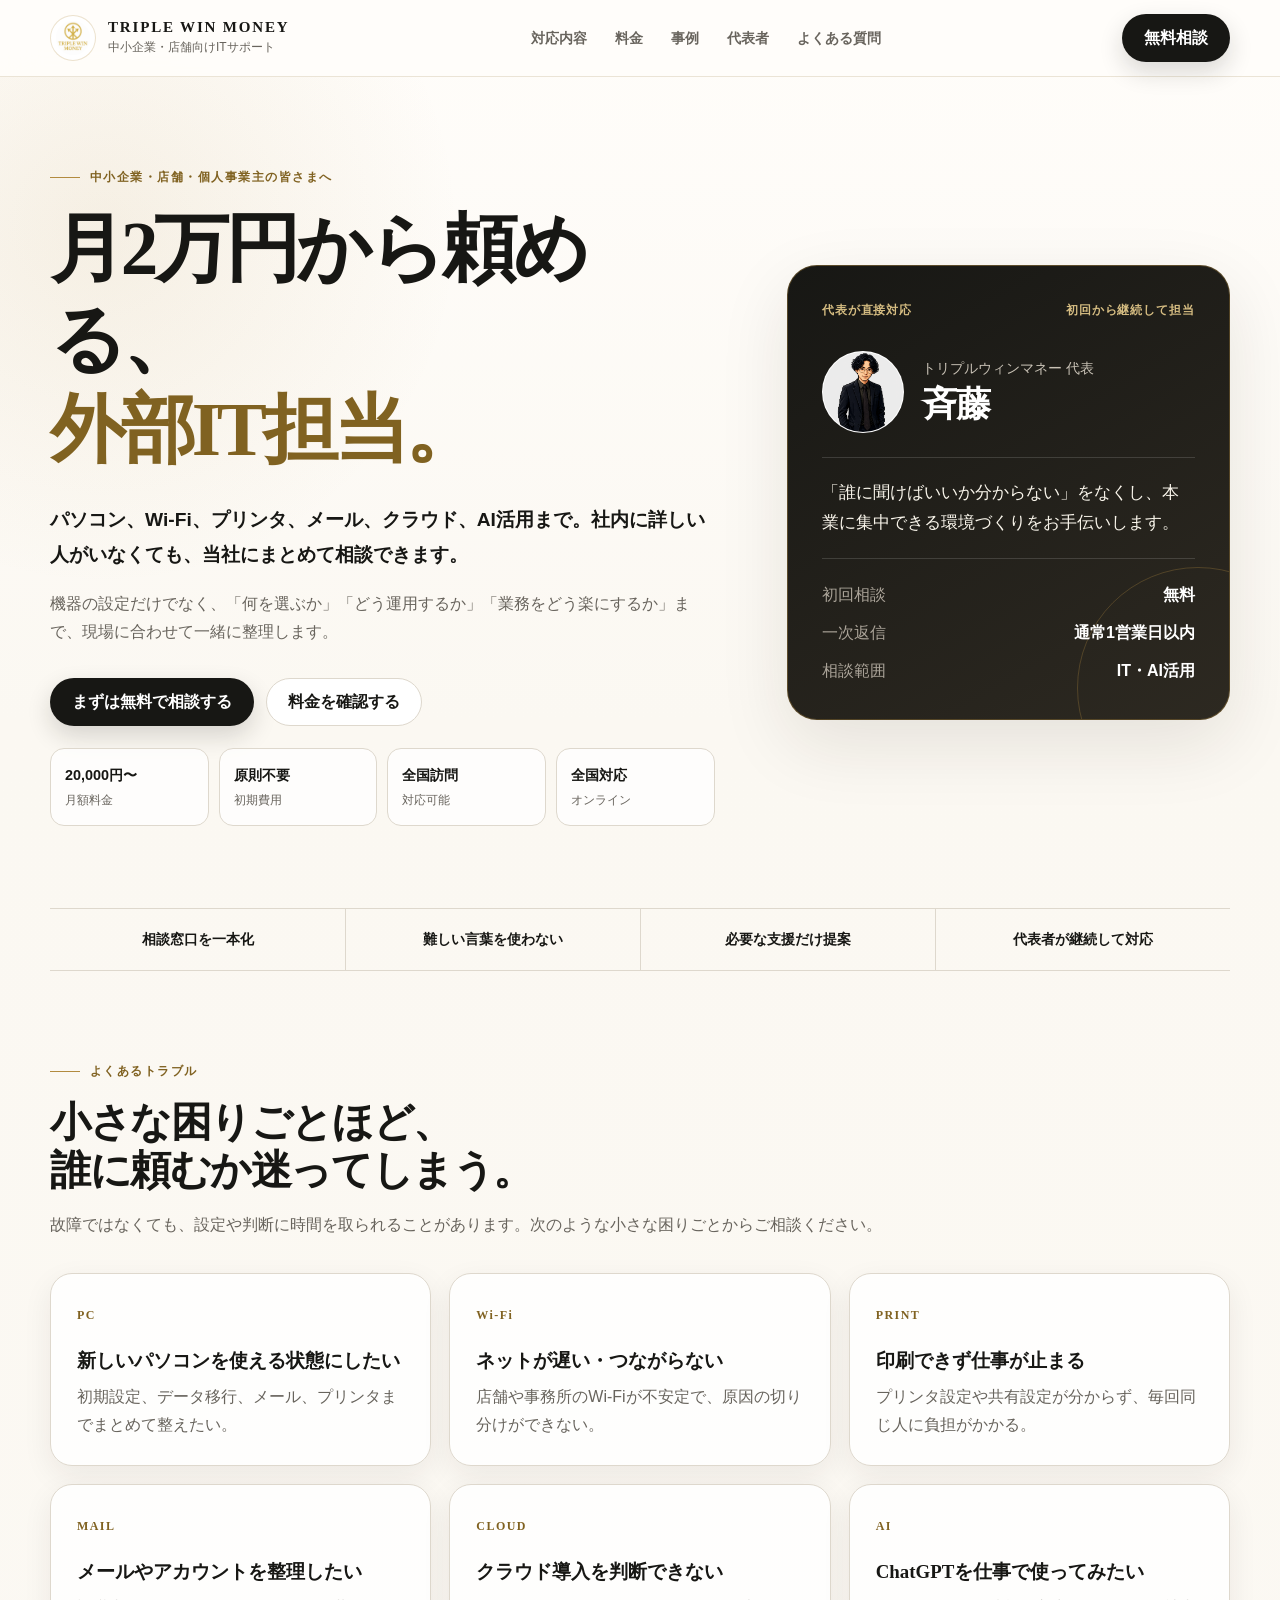
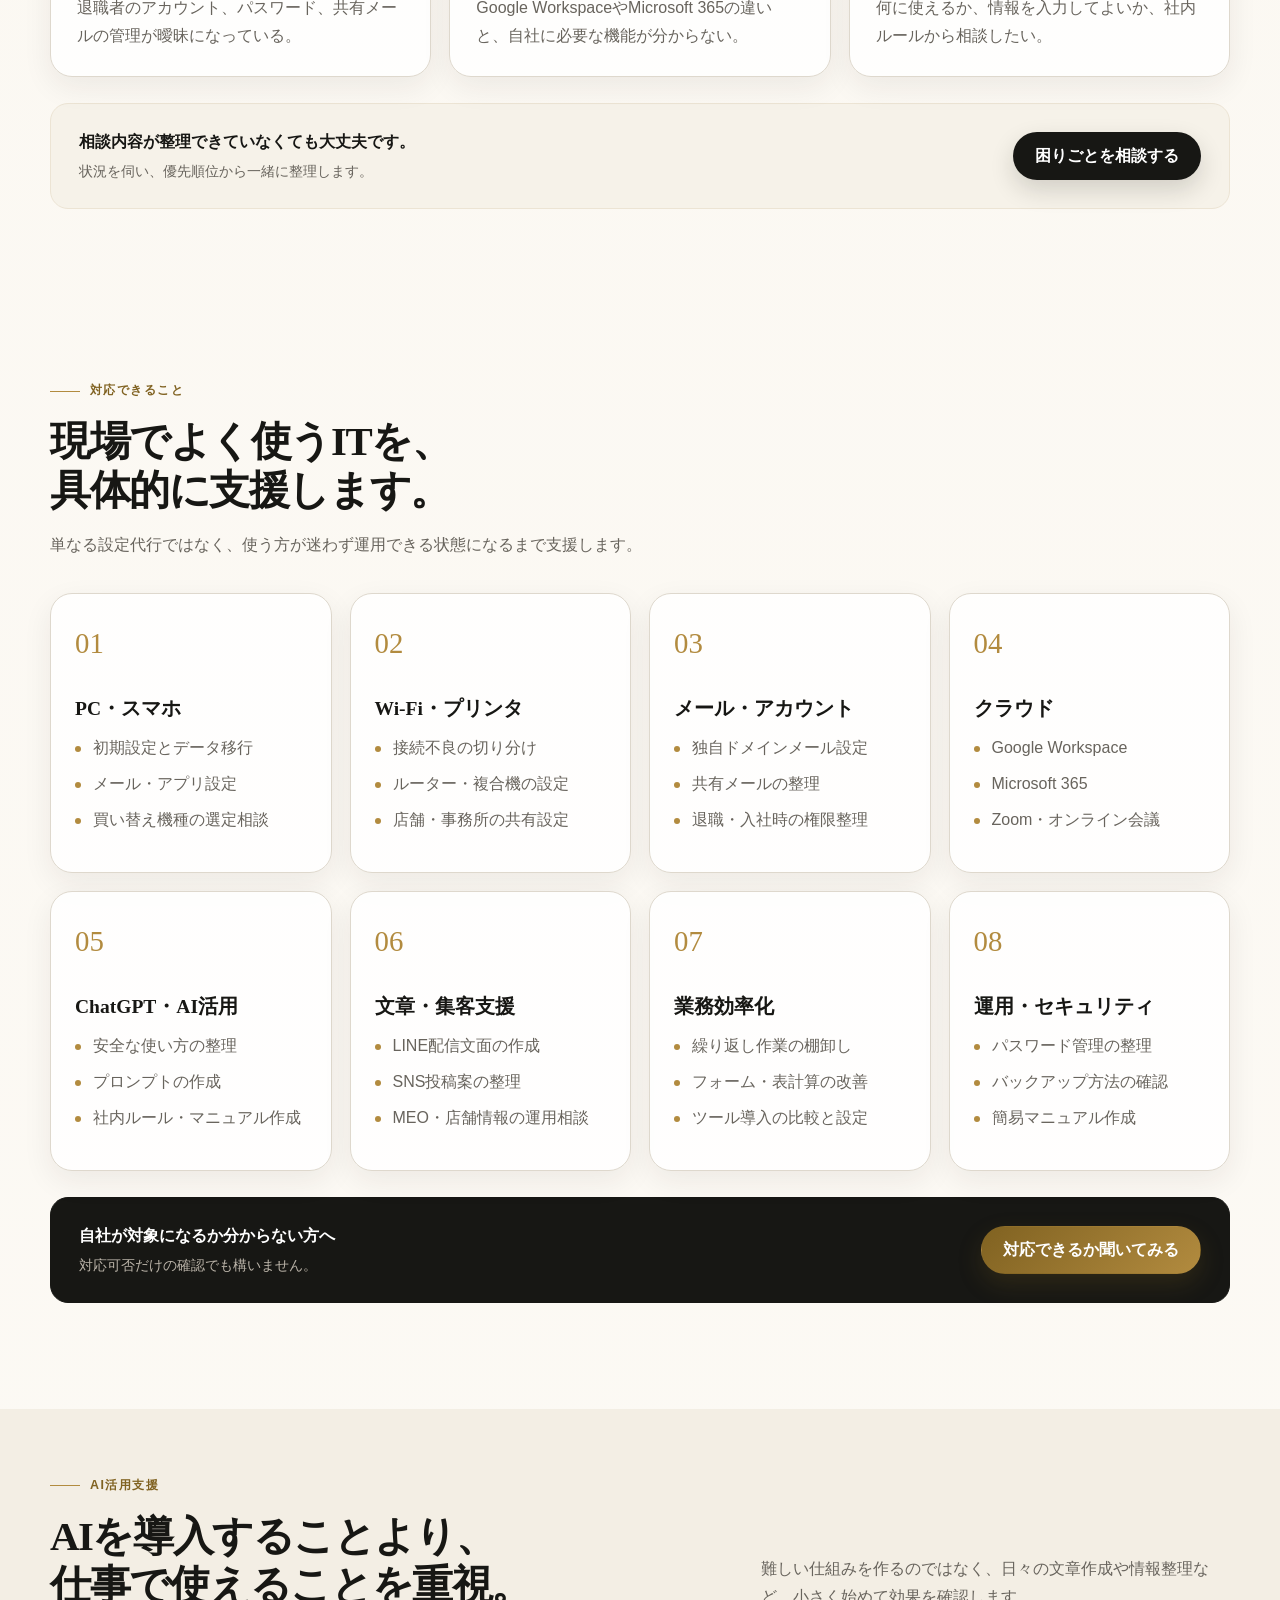
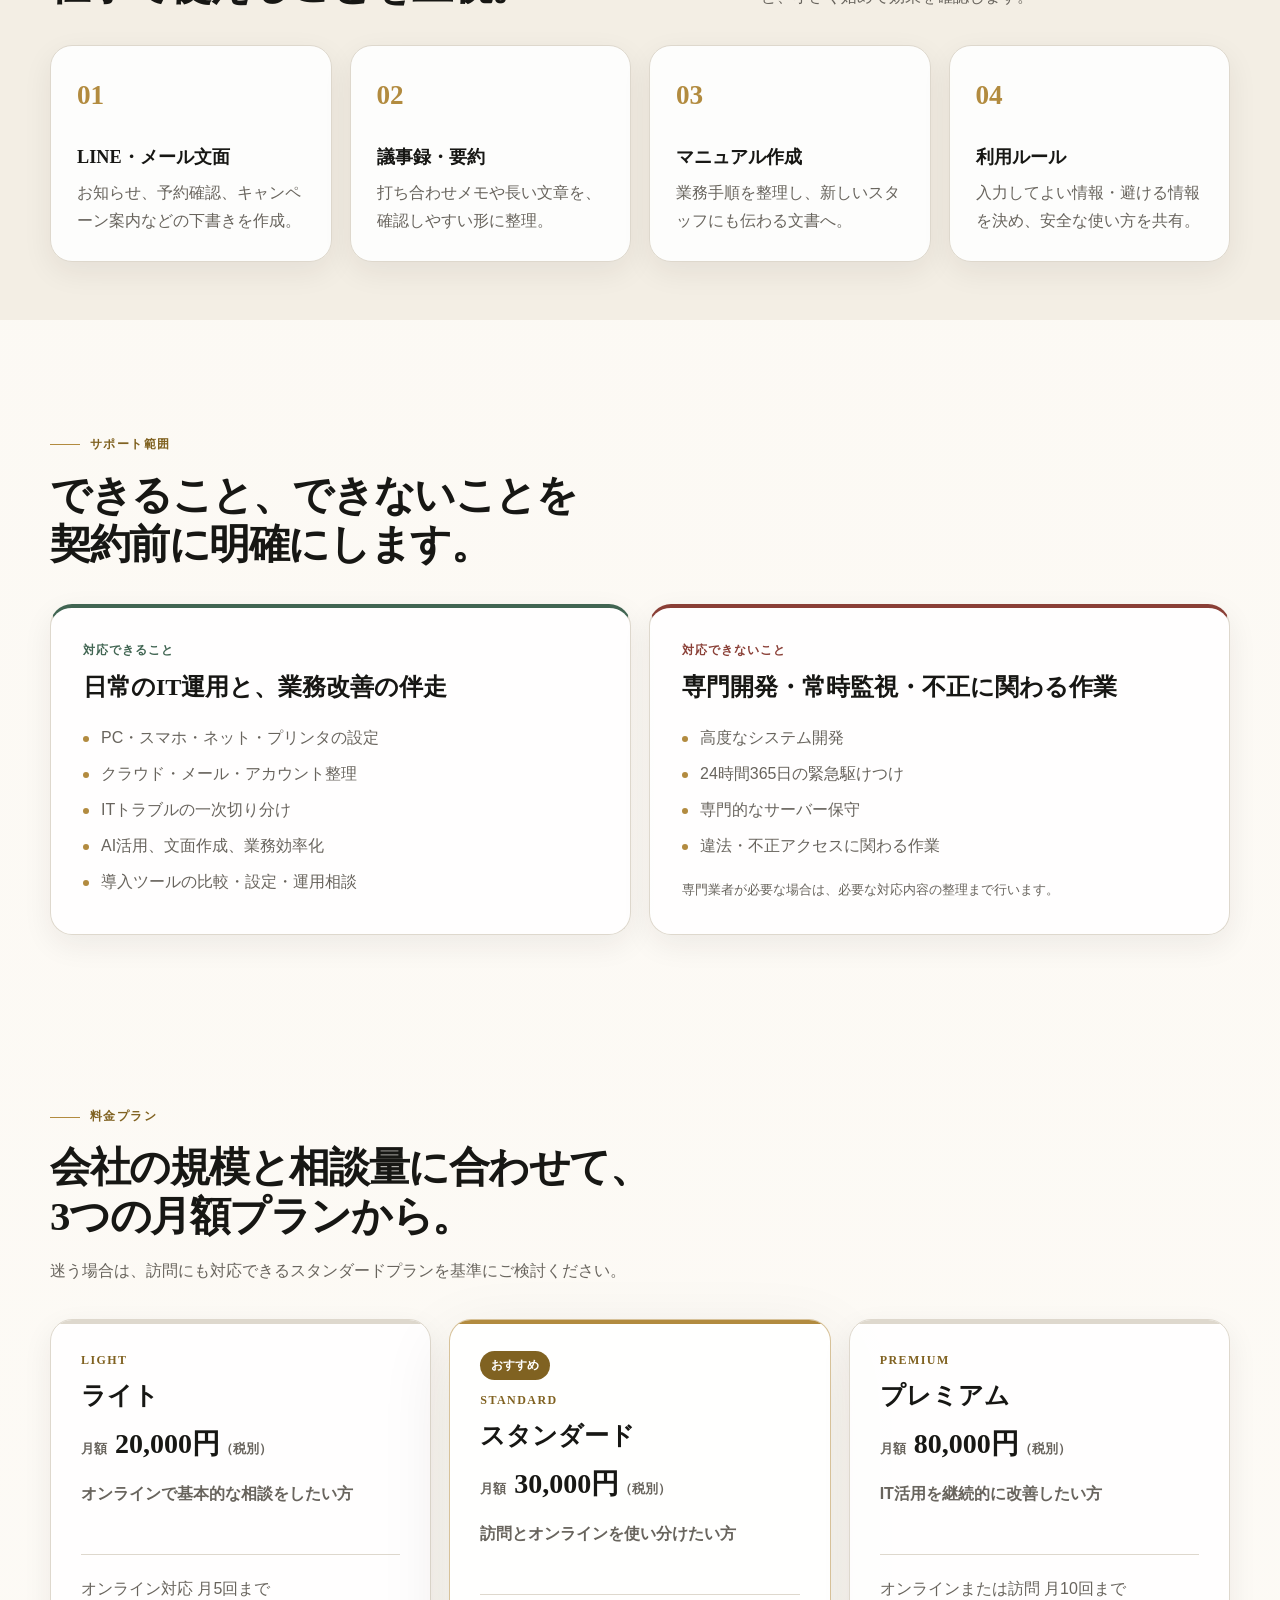
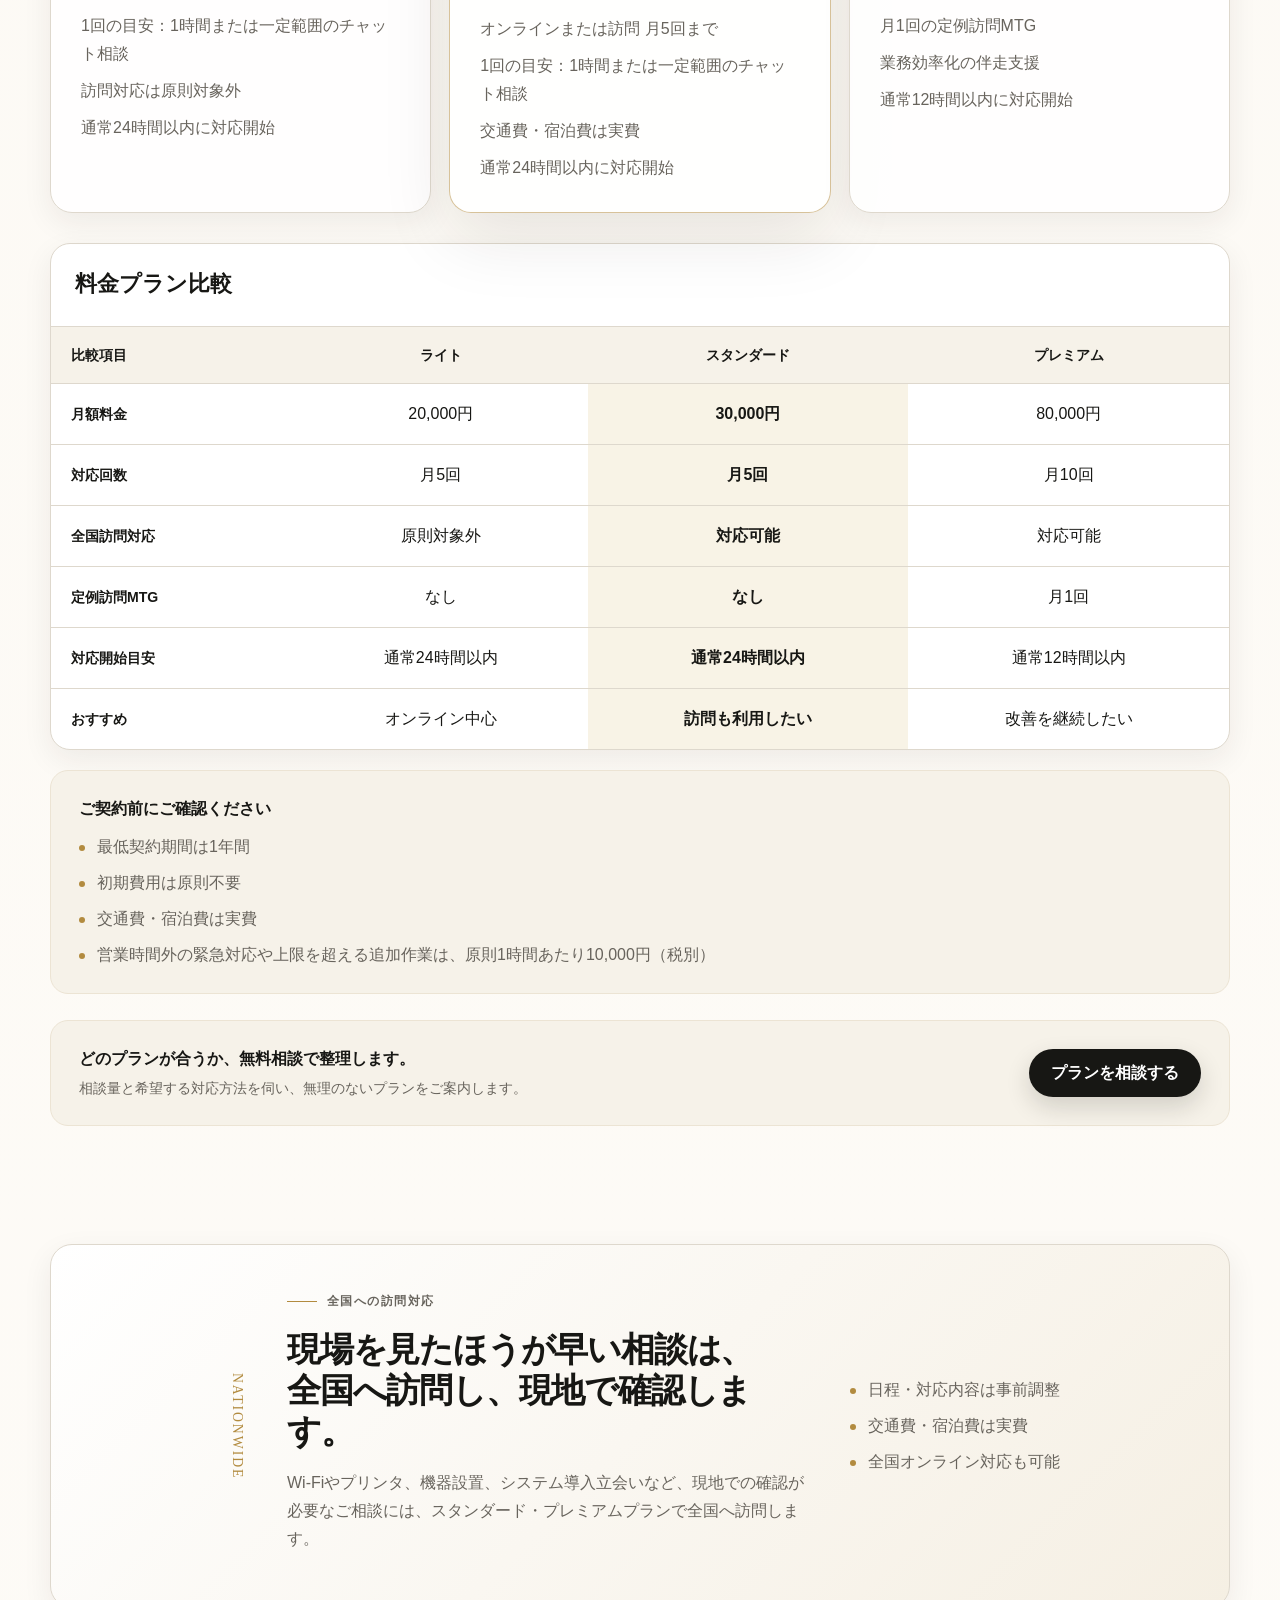
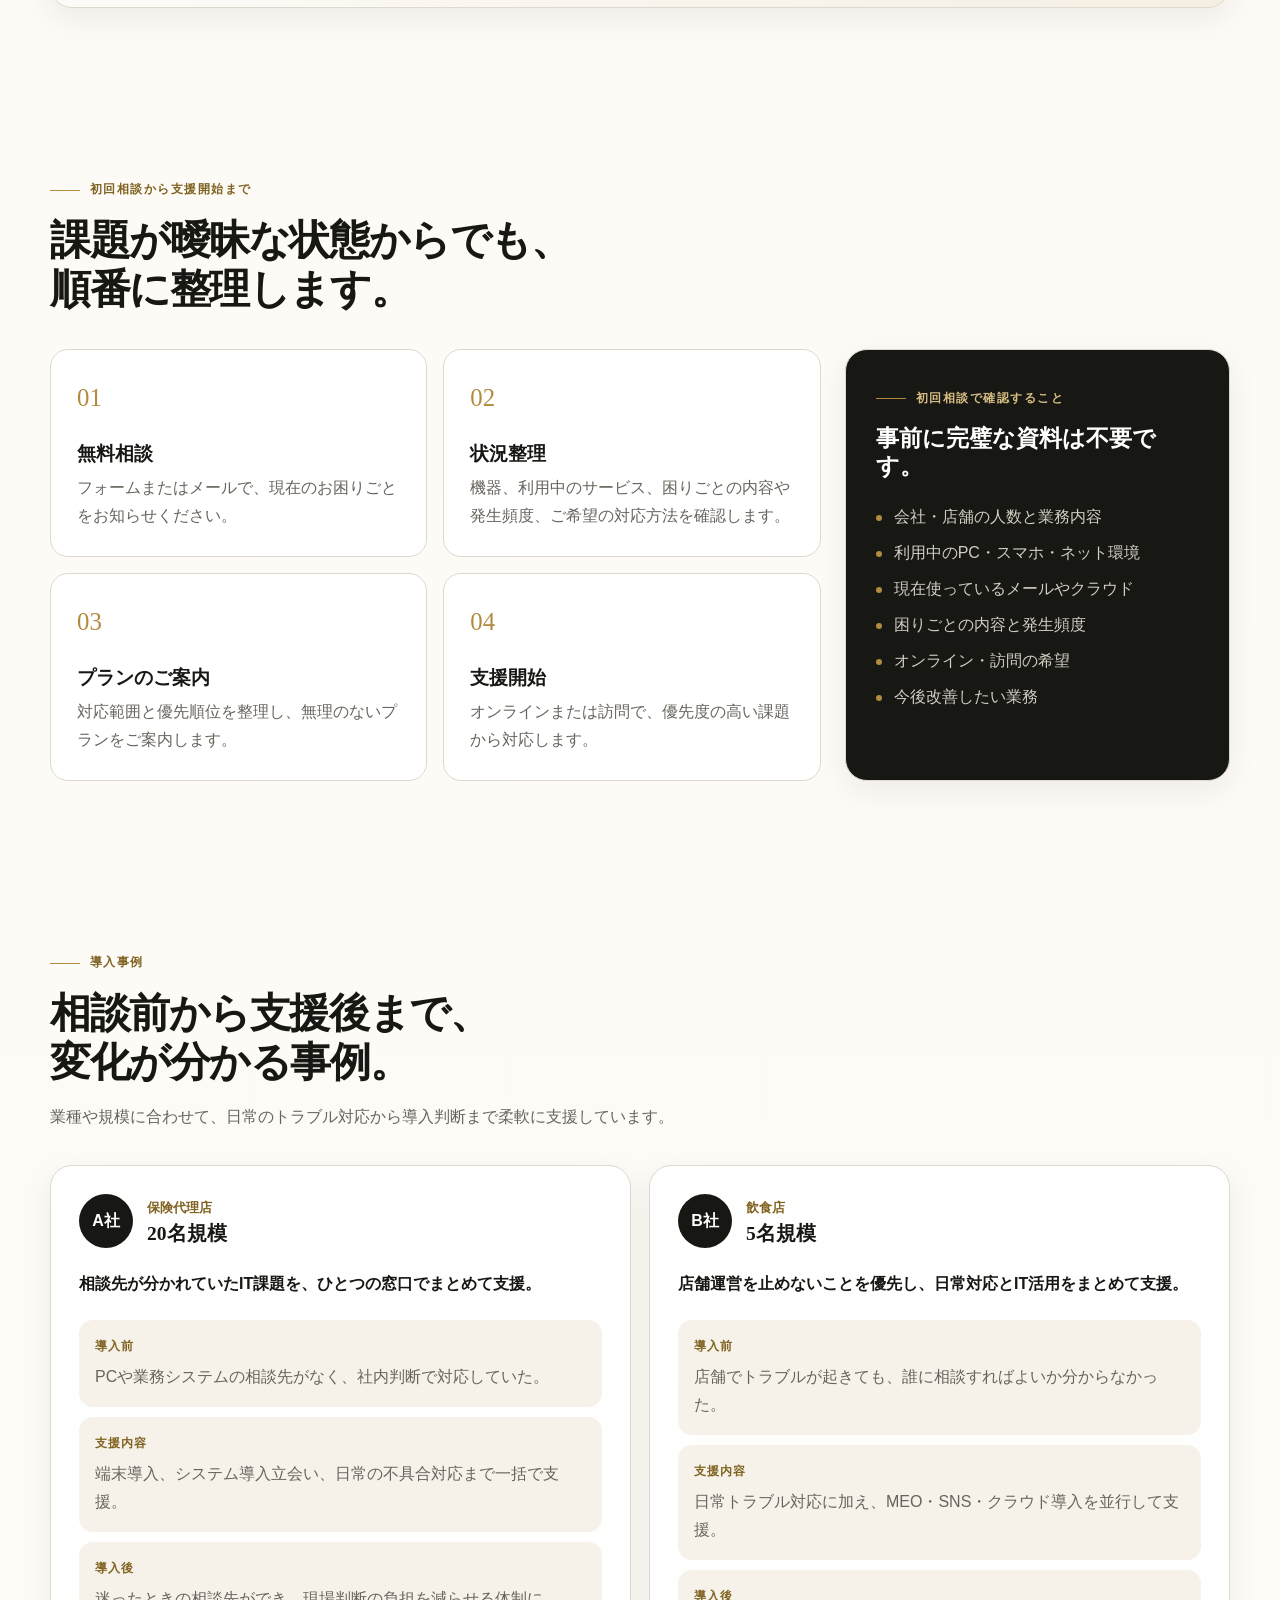
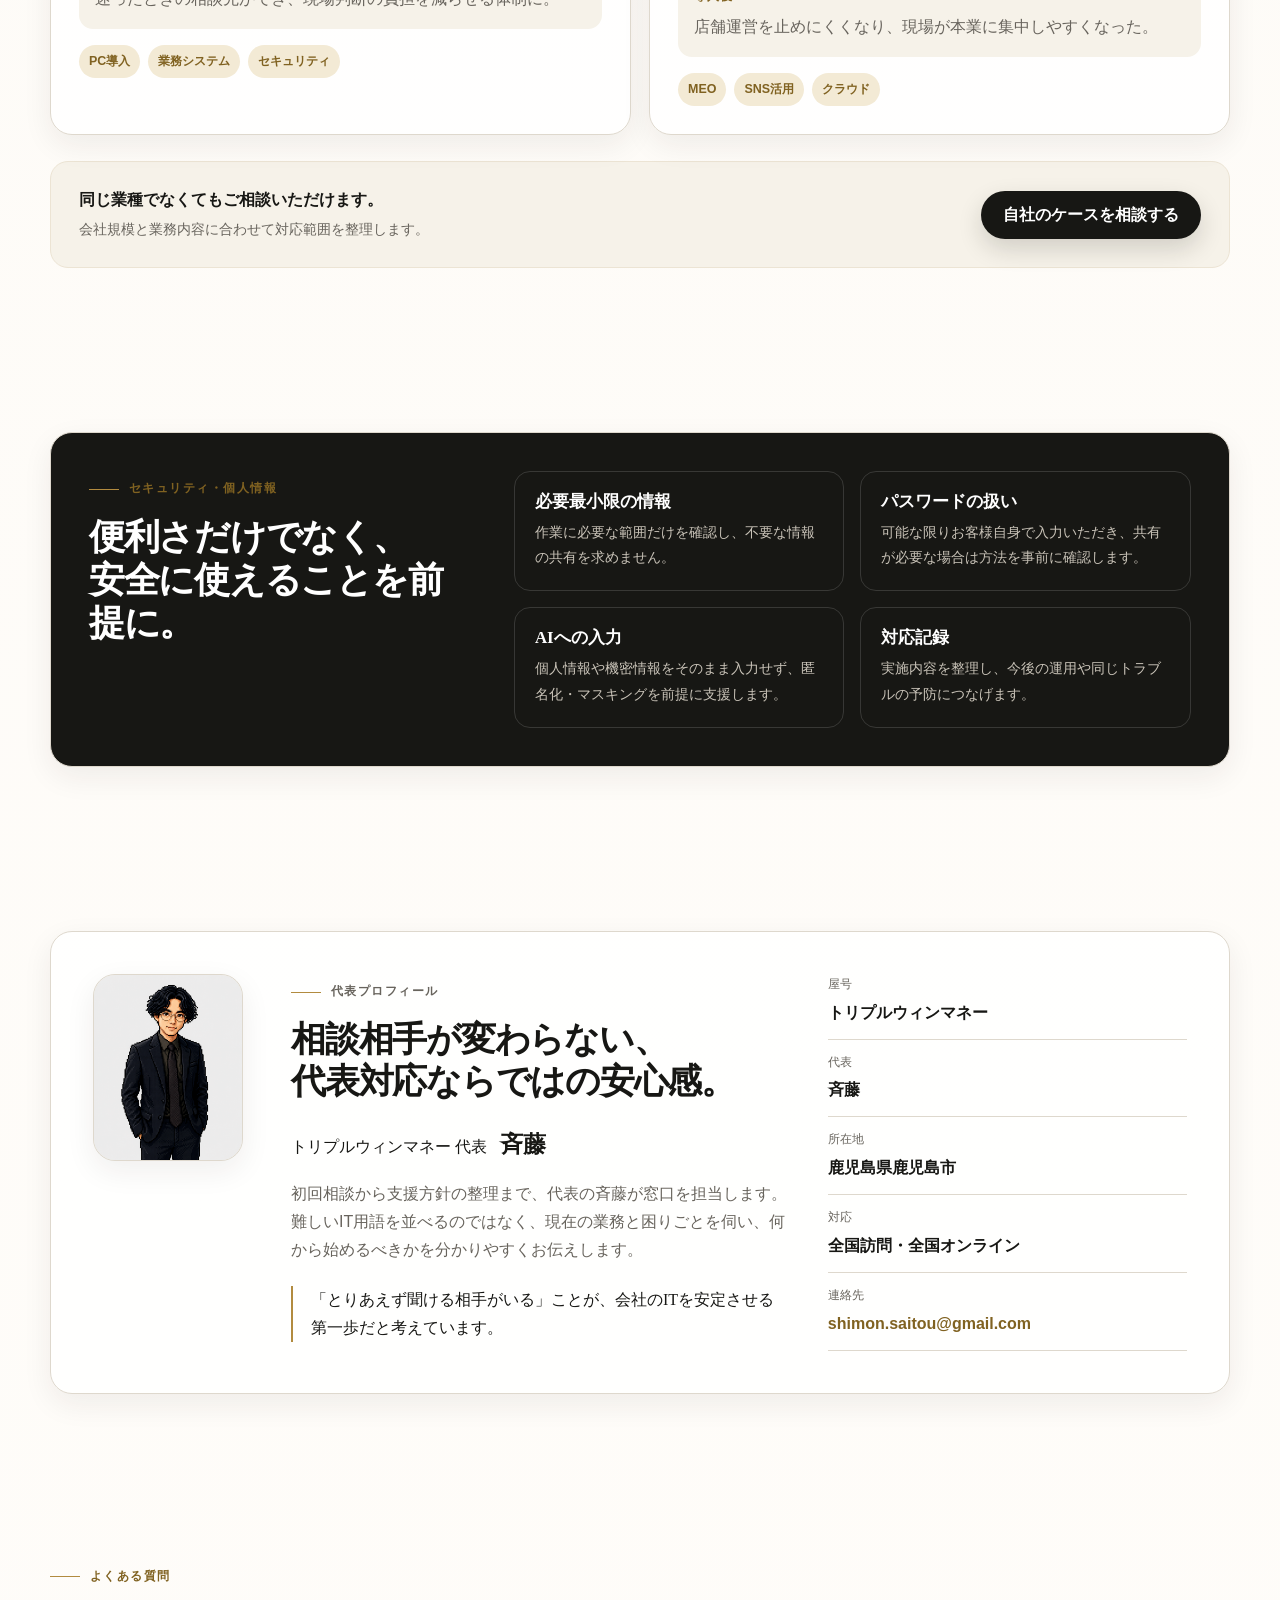
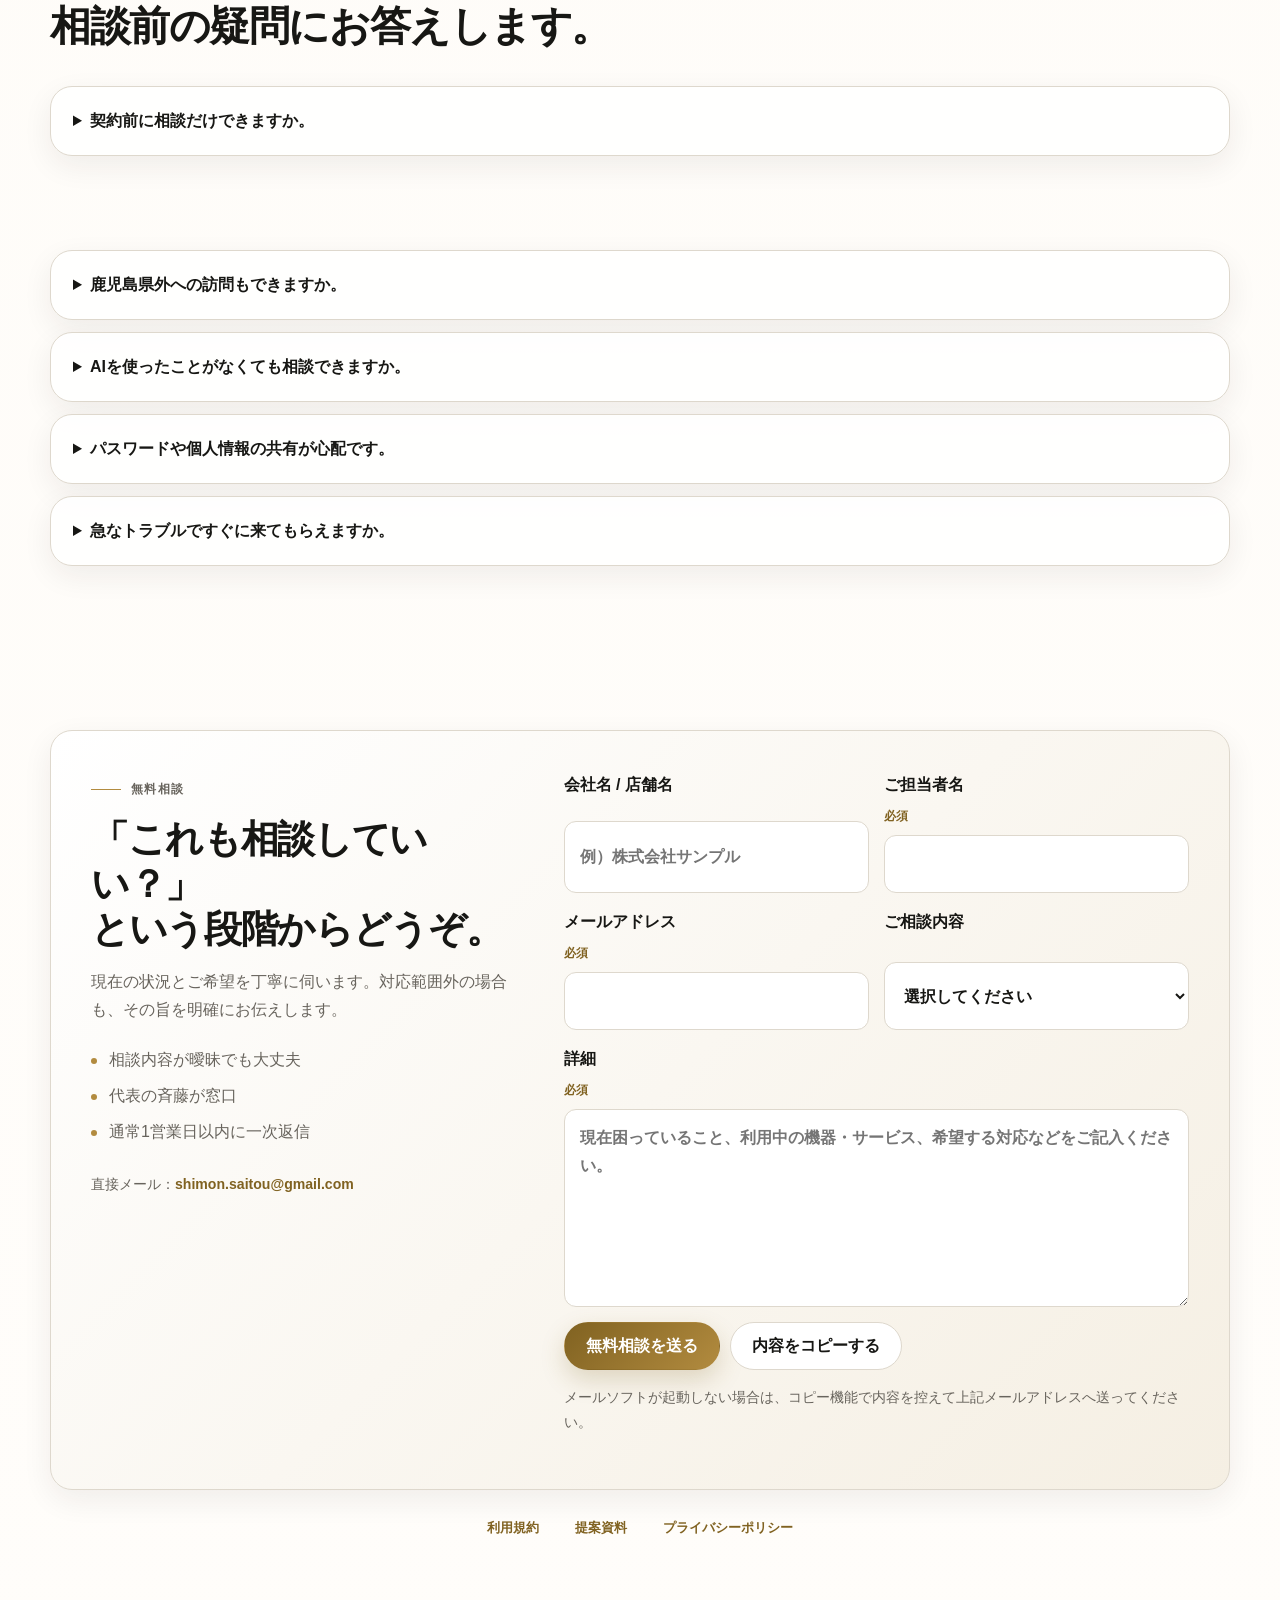
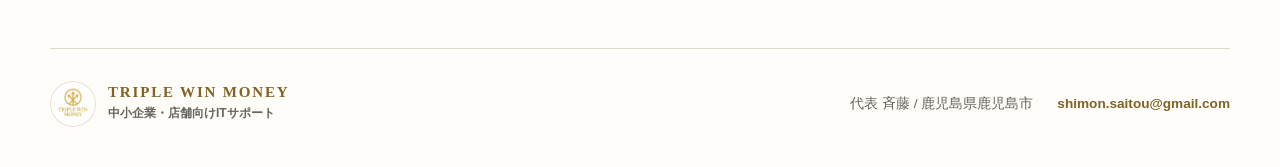
==== index.html @ d7039c4d "Add files via upload" ====
<!DOCTYPE html>
<html lang="ja">
<head>
  <meta charset="UTF-8">
  <meta name="viewport" content="width=device-width, initial-scale=1.0, viewport-fit=cover">
  <title>中小企業・店舗向けITサポート | トリプルウィンマネー</title>
  <meta name="description" content="月額2万円から頼める外部IT担当。鹿児島市を拠点に全国の中小企業・店舗・個人事業主へ、PC設定、Wi-Fi、プリンタ、メール、クラウド、AI活用まで分かりやすく支援します。">
  <meta name="format-detection" content="telephone=no">
  <meta name="theme-color" content="#f6f2e9">
  <meta property="og:type" content="website">
  <meta property="og:locale" content="ja_JP">
  <meta property="og:site_name" content="トリプルウィンマネー">
  <meta property="og:title" content="中小企業・店舗向けITサポート | トリプルウィンマネー">
  <meta property="og:description" content="月額2万円から頼める外部IT担当。PC・ネット・クラウド・AI活用まで、代表の斉藤が相談窓口として支援します。">
  <meta property="og:url" content="https://triplewinmoney.com/">
  <meta property="og:image" content="https://triplewinmoney.com/assets/logo-2026-gold.png">
  <link rel="canonical" href="https://triplewinmoney.com/">
  <link rel="icon" href="./assets/logo-2026-gold.png" type="image/png">
  <link rel="apple-touch-icon" href="./assets/logo-2026-gold.png">
  <link rel="manifest" href="./site.webmanifest">
  <link rel="stylesheet" href="./styles.css">
  <script type="application/ld+json">
  {
    "@context": "https://schema.org",
    "@type": "ProfessionalService",
    "name": "トリプルウィンマネー",
    "url": "https://triplewinmoney.com/",
    "email": "shimon.saitou@gmail.com",
    "description": "中小企業・店舗・個人事業主向けITサポート",
    "founder": { "@type": "Person", "name": "斉藤" },
    "address": {
      "@type": "PostalAddress",
      "addressLocality": "鹿児島市",
      "addressRegion": "鹿児島県",
      "addressCountry": "JP"
    },
    "areaServed": "日本"
  }
  </script>
</head>
<body>
  <a class="skip-link" href="#main">本文へ移動</a>

  <header class="site-header" id="top">
    <a class="brand" href="#top" aria-label="トリプルウィンマネーのトップへ">
      <img src="./assets/logo-2026-gold.png" alt="トリプルウィンマネーのロゴ">
      <span>
        <strong>TRIPLE WIN MONEY</strong>
        <small>中小企業・店舗向けITサポート</small>
      </span>
    </a>
    <nav class="site-nav" aria-label="主要メニュー">
      <a href="#services">対応内容</a>
      <a href="#pricing">料金</a>
      <a href="#cases">事例</a>
      <a href="#profile">代表者</a>
      <a href="#faq">よくある質問</a>
    </nav>
    <a class="header-cta" href="#contact">無料相談</a>
  </header>

  <main id="main">
    <section class="hero" aria-labelledby="hero-title">
      <div class="hero-copy">
        <p class="eyebrow">中小企業・店舗・個人事業主の皆さまへ</p>
        <h1 id="hero-title">月2万円から頼める、<span>外部IT担当。</span></h1>
        <p class="hero-subtitle">パソコン、Wi-Fi、プリンタ、メール、クラウド、AI活用まで。社内に詳しい人がいなくても、当社にまとめて相談できます。</p>
        <p class="hero-lead">機器の設定だけでなく、「何を選ぶか」「どう運用するか」「業務をどう楽にするか」まで、現場に合わせて一緒に整理します。</p>
        <div class="hero-actions">
          <a class="button button-primary" href="#contact">まずは無料で相談する</a>
          <a class="button button-secondary" href="#pricing">料金を確認する</a>
        </div>
        <ul class="hero-points" aria-label="サービスの特徴">
          <li><strong>20,000円〜</strong><span>月額料金</span></li>
          <li><strong>原則不要</strong><span>初期費用</span></li>
          <li><strong>全国訪問</strong><span>対応可能</span></li>
          <li><strong>全国対応</strong><span>オンライン</span></li>
        </ul>
      </div>

      <aside class="representative-card" aria-label="担当者情報">
        <div class="representative-topline"><span>代表が直接対応</span><span>初回から継続して担当</span></div>
        <div class="representative-person">
          <img class="representative-photo" src="./assets/representative-saito.png" alt="代表 斉藤">
          <div>
            <p>トリプルウィンマネー 代表</p>
            <h2>斉藤</h2>
          </div>
        </div>
        <blockquote>「誰に聞けばいいか分からない」をなくし、本業に集中できる環境づくりをお手伝いします。</blockquote>
        <dl class="quick-facts">
          <div><dt>初回相談</dt><dd>無料</dd></div>
          <div><dt>一次返信</dt><dd>通常1営業日以内</dd></div>
          <div><dt>相談範囲</dt><dd>IT・AI活用</dd></div>
        </dl>
      </aside>
    </section>

    <section class="trust-band" aria-label="安心して相談できる理由">
      <p>相談窓口を一本化</p>
      <p>難しい言葉を使わない</p>
      <p>必要な支援だけ提案</p>
      <p>代表者が継続して対応</p>
    </section>

    <section class="section troubles" aria-labelledby="troubles-title">
      <div class="section-heading">
        <p class="eyebrow">よくあるトラブル</p>
        <h2 id="troubles-title">小さな困りごとほど、<br>誰に頼むか迷ってしまう。</h2>
        <p>故障ではなくても、設定や判断に時間を取られることがあります。次のような小さな困りごとからご相談ください。</p>
      </div>
      <div class="trouble-grid">
        <article class="trouble-card"><span>PC</span><h3>新しいパソコンを使える状態にしたい</h3><p>初期設定、データ移行、メール、プリンタまでまとめて整えたい。</p></article>
        <article class="trouble-card"><span>Wi-Fi</span><h3>ネットが遅い・つながらない</h3><p>店舗や事務所のWi-Fiが不安定で、原因の切り分けができない。</p></article>
        <article class="trouble-card"><span>PRINT</span><h3>印刷できず仕事が止まる</h3><p>プリンタ設定や共有設定が分からず、毎回同じ人に負担がかかる。</p></article>
        <article class="trouble-card"><span>MAIL</span><h3>メールやアカウントを整理したい</h3><p>退職者のアカウント、パスワード、共有メールの管理が曖昧になっている。</p></article>
        <article class="trouble-card"><span>CLOUD</span><h3>クラウド導入を判断できない</h3><p>Google WorkspaceやMicrosoft 365の違いと、自社に必要な機能が分からない。</p></article>
        <article class="trouble-card"><span>AI</span><h3>ChatGPTを仕事で使ってみたい</h3><p>何に使えるか、情報を入力してよいか、社内ルールから相談したい。</p></article>
      </div>
      <div class="section-cta"><div><strong>相談内容が整理できていなくても大丈夫です。</strong><span>状況を伺い、優先順位から一緒に整理します。</span></div><a class="button button-primary" href="#contact">困りごとを相談する</a></div>
    </section>

    <section class="section services" id="services" aria-labelledby="services-title">
      <div class="section-heading">
        <p class="eyebrow">対応できること</p>
        <h2 id="services-title">現場でよく使うITを、<br>具体的に支援します。</h2>
        <p>単なる設定代行ではなく、使う方が迷わず運用できる状態になるまで支援します。</p>
      </div>
      <div class="service-grid">
        <article class="service-card"><div class="service-index">01</div><h3>PC・スマホ</h3><ul><li>初期設定とデータ移行</li><li>メール・アプリ設定</li><li>買い替え機種の選定相談</li></ul></article>
        <article class="service-card"><div class="service-index">02</div><h3>Wi-Fi・プリンタ</h3><ul><li>接続不良の切り分け</li><li>ルーター・複合機の設定</li><li>店舗・事務所の共有設定</li></ul></article>
        <article class="service-card"><div class="service-index">03</div><h3>メール・アカウント</h3><ul><li>独自ドメインメール設定</li><li>共有メールの整理</li><li>退職・入社時の権限整理</li></ul></article>
        <article class="service-card"><div class="service-index">04</div><h3>クラウド</h3><ul><li>Google Workspace</li><li>Microsoft 365</li><li>Zoom・オンライン会議</li></ul></article>
        <article class="service-card"><div class="service-index">05</div><h3>ChatGPT・AI活用</h3><ul><li>安全な使い方の整理</li><li>プロンプトの作成</li><li>社内ルール・マニュアル作成</li></ul></article>
        <article class="service-card"><div class="service-index">06</div><h3>文章・集客支援</h3><ul><li>LINE配信文面の作成</li><li>SNS投稿案の整理</li><li>MEO・店舗情報の運用相談</li></ul></article>
        <article class="service-card"><div class="service-index">07</div><h3>業務効率化</h3><ul><li>繰り返し作業の棚卸し</li><li>フォーム・表計算の改善</li><li>ツール導入の比較と設定</li></ul></article>
        <article class="service-card"><div class="service-index">08</div><h3>運用・セキュリティ</h3><ul><li>パスワード管理の整理</li><li>バックアップ方法の確認</li><li>簡易マニュアル作成</li></ul></article>
      </div>
      <div class="section-cta section-cta-dark"><div><strong>自社が対象になるか分からない方へ</strong><span>対応可否だけの確認でも構いません。</span></div><a class="button button-gold" href="#contact">対応できるか聞いてみる</a></div>
    </section>

    <section class="section ai-support" aria-labelledby="ai-title">
      <div class="split-heading">
        <div><p class="eyebrow">AI活用支援</p><h2 id="ai-title">AIを導入することより、<br>仕事で使えることを重視。</h2></div>
        <p>難しい仕組みを作るのではなく、日々の文章作成や情報整理など、小さく始めて効果を確認します。</p>
      </div>
      <div class="ai-grid">
        <article class="ai-card"><strong>01</strong><h3>LINE・メール文面</h3><p>お知らせ、予約確認、キャンペーン案内などの下書きを作成。</p></article>
        <article class="ai-card"><strong>02</strong><h3>議事録・要約</h3><p>打ち合わせメモや長い文章を、確認しやすい形に整理。</p></article>
        <article class="ai-card"><strong>03</strong><h3>マニュアル作成</h3><p>業務手順を整理し、新しいスタッフにも伝わる文書へ。</p></article>
        <article class="ai-card"><strong>04</strong><h3>利用ルール</h3><p>入力してよい情報・避ける情報を決め、安全な使い方を共有。</p></article>
      </div>
    </section>

    <section class="section scope" aria-labelledby="scope-title">
      <div class="section-heading">
        <p class="eyebrow">サポート範囲</p>
        <h2 id="scope-title">できること、できないことを<br>契約前に明確にします。</h2>
      </div>
      <div class="scope-grid">
        <article class="scope-card scope-positive"><p>対応できること</p><h3>日常のIT運用と、業務改善の伴走</h3><ul><li>PC・スマホ・ネット・プリンタの設定</li><li>クラウド・メール・アカウント整理</li><li>ITトラブルの一次切り分け</li><li>AI活用、文面作成、業務効率化</li><li>導入ツールの比較・設定・運用相談</li></ul></article>
        <article class="scope-card scope-negative"><p>対応できないこと</p><h3>専門開発・常時監視・不正に関わる作業</h3><ul><li>高度なシステム開発</li><li>24時間365日の緊急駆けつけ</li><li>専門的なサーバー保守</li><li>違法・不正アクセスに関わる作業</li></ul><small>専門業者が必要な場合は、必要な対応内容の整理まで行います。</small></article>
      </div>
    </section>

    <section class="section pricing" id="pricing" aria-labelledby="pricing-title">
      <div class="section-heading">
        <p class="eyebrow">料金プラン</p>
        <h2 id="pricing-title">会社の規模と相談量に合わせて、<br>3つの月額プランから。</h2>
        <p>迷う場合は、訪問にも対応できるスタンダードプランを基準にご検討ください。</p>
      </div>
      <div class="pricing-grid">
        <article class="price-card"><p class="plan-label">LIGHT</p><h3>ライト</h3><p class="price"><span>月額</span>20,000円<small>（税別）</small></p><p class="plan-for">オンラインで基本的な相談をしたい方</p><ul><li>オンライン対応 月5回まで</li><li>1回の目安：1時間または一定範囲のチャット相談</li><li>訪問対応は原則対象外</li><li>通常24時間以内に対応開始</li></ul></article>
        <article class="price-card featured"><p class="plan-badge">おすすめ</p><p class="plan-label">STANDARD</p><h3>スタンダード</h3><p class="price"><span>月額</span>30,000円<small>（税別）</small></p><p class="plan-for">訪問とオンラインを使い分けたい方</p><ul><li>オンラインまたは訪問 月5回まで</li><li>1回の目安：1時間または一定範囲のチャット相談</li><li>交通費・宿泊費は実費</li><li>通常24時間以内に対応開始</li></ul></article>
        <article class="price-card"><p class="plan-label">PREMIUM</p><h3>プレミアム</h3><p class="price"><span>月額</span>80,000円<small>（税別）</small></p><p class="plan-for">IT活用を継続的に改善したい方</p><ul><li>オンラインまたは訪問 月10回まで</li><li>月1回の定例訪問MTG</li><li>業務効率化の伴走支援</li><li>通常12時間以内に対応開始</li></ul></article>
      </div>

      <div class="comparison-wrap" tabindex="0" aria-label="料金プラン比較表。横にスクロールできます">
        <table class="comparison-table">
          <caption>料金プラン比較</caption>
          <thead><tr><th scope="col">比較項目</th><th scope="col">ライト</th><th scope="col" class="recommended-col">スタンダード</th><th scope="col">プレミアム</th></tr></thead>
          <tbody>
            <tr><th scope="row">月額料金</th><td>20,000円</td><td class="recommended-col">30,000円</td><td>80,000円</td></tr>
            <tr><th scope="row">対応回数</th><td>月5回</td><td class="recommended-col">月5回</td><td>月10回</td></tr>
            <tr><th scope="row">全国訪問対応</th><td>原則対象外</td><td class="recommended-col">対応可能</td><td>対応可能</td></tr>
            <tr><th scope="row">定例訪問MTG</th><td>なし</td><td class="recommended-col">なし</td><td>月1回</td></tr>
            <tr><th scope="row">対応開始目安</th><td>通常24時間以内</td><td class="recommended-col">通常24時間以内</td><td>通常12時間以内</td></tr>
            <tr><th scope="row">おすすめ</th><td>オンライン中心</td><td class="recommended-col">訪問も利用したい</td><td>改善を継続したい</td></tr>
          </tbody>
        </table>
      </div>
      <div class="contract-note"><strong>ご契約前にご確認ください</strong><ul><li>最低契約期間は1年間</li><li>初期費用は原則不要</li><li>交通費・宿泊費は実費</li><li>営業時間外の緊急対応や上限を超える追加作業は、原則1時間あたり10,000円（税別）</li></ul></div>
      <div class="section-cta"><div><strong>どのプランが合うか、無料相談で整理します。</strong><span>相談量と希望する対応方法を伺い、無理のないプランをご案内します。</span></div><a class="button button-primary" href="#contact">プランを相談する</a></div>
    </section>

    <section class="section visit" aria-labelledby="visit-title">
      <article class="visit-card">
        <div class="visit-label">NATIONWIDE</div>
        <div><p class="eyebrow">全国への訪問対応</p><h2 id="visit-title">現場を見たほうが早い相談は、<br>全国へ訪問し、現地で確認します。</h2><p>Wi-Fiやプリンタ、機器設置、システム導入立会いなど、現地での確認が必要なご相談には、スタンダード・プレミアムプランで全国へ訪問します。</p></div>
        <ul><li>日程・対応内容は事前調整</li><li>交通費・宿泊費は実費</li><li>全国オンライン対応も可能</li></ul>
      </article>
    </section>

    <section class="section process" aria-labelledby="process-title">
      <div class="section-heading"><p class="eyebrow">初回相談から支援開始まで</p><h2 id="process-title">課題が曖昧な状態からでも、<br>順番に整理します。</h2></div>
      <div class="process-layout">
        <ol class="flow-list">
          <li><span>01</span><h3>無料相談</h3><p>フォームまたはメールで、現在のお困りごとをお知らせください。</p></li>
          <li><span>02</span><h3>状況整理</h3><p>機器、利用中のサービス、困りごとの内容や発生頻度、ご希望の対応方法を確認します。</p></li>
          <li><span>03</span><h3>プランのご案内</h3><p>対応範囲と優先順位を整理し、無理のないプランをご案内します。</p></li>
          <li><span>04</span><h3>支援開始</h3><p>オンラインまたは訪問で、優先度の高い課題から対応します。</p></li>
        </ol>
        <aside class="consult-list" aria-labelledby="consult-title"><p class="eyebrow">初回相談で確認すること</p><h3 id="consult-title">事前に完璧な資料は不要です。</h3><ul><li>会社・店舗の人数と業務内容</li><li>利用中のPC・スマホ・ネット環境</li><li>現在使っているメールやクラウド</li><li>困りごとの内容と発生頻度</li><li>オンライン・訪問の希望</li><li>今後改善したい業務</li></ul></aside>
      </div>
    </section>

    <section class="section cases" id="cases" aria-labelledby="cases-title">
      <div class="section-heading"><p class="eyebrow">導入事例</p><h2 id="cases-title">相談前から支援後まで、<br>変化が分かる事例。</h2><p>業種や規模に合わせて、日常のトラブル対応から導入判断まで柔軟に支援しています。</p></div>
      <div class="case-grid">
        <article class="case-card"><header><span>A社</span><div><p>保険代理店</p><h3>20名規模</h3></div></header><p class="case-summary">相談先が分かれていたIT課題を、ひとつの窓口でまとめて支援。</p><dl class="case-journey"><div><dt>導入前</dt><dd>PCや業務システムの相談先がなく、社内判断で対応していた。</dd></div><div><dt>支援内容</dt><dd>端末導入、システム導入立会い、日常の不具合対応まで一括で支援。</dd></div><div><dt>導入後</dt><dd>迷ったときの相談先ができ、現場判断の負担を減らせる体制に。</dd></div></dl><div class="tag-list"><span>PC導入</span><span>業務システム</span><span>セキュリティ</span></div></article>
        <article class="case-card"><header><span>B社</span><div><p>飲食店</p><h3>5名規模</h3></div></header><p class="case-summary">店舗運営を止めないことを優先し、日常対応とIT活用をまとめて支援。</p><dl class="case-journey"><div><dt>導入前</dt><dd>店舗でトラブルが起きても、誰に相談すればよいか分からなかった。</dd></div><div><dt>支援内容</dt><dd>日常トラブル対応に加え、MEO・SNS・クラウド導入を並行して支援。</dd></div><div><dt>導入後</dt><dd>店舗運営を止めにくくなり、現場が本業に集中しやすくなった。</dd></div></dl><div class="tag-list"><span>MEO</span><span>SNS活用</span><span>クラウド</span></div></article>
      </div>
      <div class="section-cta"><div><strong>同じ業種でなくてもご相談いただけます。</strong><span>会社規模と業務内容に合わせて対応範囲を整理します。</span></div><a class="button button-primary" href="#contact">自社のケースを相談する</a></div>
    </section>

    <section class="section security" aria-labelledby="security-title">
      <div class="security-card">
        <div><p class="eyebrow">セキュリティ・個人情報</p><h2 id="security-title">便利さだけでなく、<br>安全に使えることを前提に。</h2></div>
        <div class="security-points"><article><h3>必要最小限の情報</h3><p>作業に必要な範囲だけを確認し、不要な情報の共有を求めません。</p></article><article><h3>パスワードの扱い</h3><p>可能な限りお客様自身で入力いただき、共有が必要な場合は方法を事前に確認します。</p></article><article><h3>AIへの入力</h3><p>個人情報や機密情報をそのまま入力せず、匿名化・マスキングを前提に支援します。</p></article><article><h3>対応記録</h3><p>実施内容を整理し、今後の運用や同じトラブルの予防につなげます。</p></article></div>
      </div>
    </section>

    <section class="section profile" id="profile" aria-labelledby="profile-title">
      <div class="profile-card">
        <figure class="profile-photo"><img src="./assets/representative-saito.png" alt="代表 斉藤"></figure>
        <div class="profile-copy"><p class="eyebrow">代表プロフィール</p><h2 id="profile-title">相談相手が変わらない、<br>代表対応ならではの安心感。</h2><p class="profile-name">トリプルウィンマネー 代表 <strong>斉藤</strong></p><p>初回相談から支援方針の整理まで、代表の斉藤が窓口を担当します。難しいIT用語を並べるのではなく、現在の業務と困りごとを伺い、何から始めるべきかを分かりやすくお伝えします。</p><blockquote>「とりあえず聞ける相手がいる」ことが、会社のITを安定させる第一歩だと考えています。</blockquote></div>
        <dl class="profile-facts"><div><dt>屋号</dt><dd>トリプルウィンマネー</dd></div><div><dt>代表</dt><dd>斉藤</dd></div><div><dt>所在地</dt><dd>鹿児島県鹿児島市</dd></div><div><dt>対応</dt><dd>全国訪問・全国オンライン</dd></div><div><dt>連絡先</dt><dd><a href="mailto:shimon.saitou@gmail.com">shimon.saitou@gmail.com</a></dd></div></dl>
      </div>
    </section>

    <section class="section faq" id="faq" aria-labelledby="faq-title">
      <div class="section-heading"><p class="eyebrow">よくある質問</p><h2 id="faq-title">相談前の疑問にお答えします。</h2></div>
      <div class="faq-list">
        <details><summary>契約前に相談だけできますか。</summary><p>できます。課題が整理できていない段階でも、まずは無料でご相談ください。</p></details>
        <details><summary>小さな店舗や個人事業主でも利用できますか。</summary><p>ご利用いただけます。1〜30名規模の会社・店舗・個人事業主を主な対象としています。</p></details>
        <details><summary>鹿児島県外への訪問もできますか。</summary><p>全国への訪問とオンラインでの対応が可能です。訪問場所とご相談内容を確認し、日程・交通費・宿泊費を事前に調整します。</p></details>
        <details><summary>AIを使ったことがなくても相談できますか。</summary><p>問題ありません。LINE文面やメール作成など、日常業務の小さな活用例から始めます。</p></details>
        <details><summary>パスワードや個人情報の共有が心配です。</summary><p>共有を最小限にし、お客様自身で入力できる箇所はご自身で操作いただくなど、安全な方法を確認して進めます。</p></details>
        <details><summary>急なトラブルですぐに来てもらえますか。</summary><p>24時間365日の緊急駆けつけには対応していません。通常の対応開始目安はプランごとに異なります。</p></details>
      </div>
    </section>

    <section class="section contact" id="contact" aria-labelledby="contact-title">
      <div class="contact-layout">
        <div class="contact-copy"><p class="eyebrow">無料相談</p><h2 id="contact-title">「これも相談していい？」<br>という段階からどうぞ。</h2><p>現在の状況とご希望を丁寧に伺います。対応範囲外の場合も、その旨を明確にお伝えします。</p><ul class="contact-points"><li>相談内容が曖昧でも大丈夫</li><li>代表の斉藤が窓口</li><li>通常1営業日以内に一次返信</li></ul><p class="direct-mail">直接メール：<a href="mailto:shimon.saitou@gmail.com">shimon.saitou@gmail.com</a></p></div>
        <form class="contact-form" id="contact-form" data-recipient="shimon.saitou@gmail.com" novalidate>
          <label>会社名 / 店舗名<input type="text" name="company" autocomplete="organization" placeholder="例）株式会社サンプル"></label>
          <label>ご担当者名 <span>必須</span><input type="text" name="name" autocomplete="name" required></label>
          <label>メールアドレス <span>必須</span><input type="email" name="email" autocomplete="email" required></label>
          <label>ご相談内容<select name="topic"><option value="">選択してください</option><option>PC・スマホ設定</option><option>Wi-Fi・プリンタ</option><option>メール・クラウド</option><option>ITトラブル対応</option><option>AI活用・業務効率化</option><option>料金プラン相談</option><option>その他</option></select></label>
          <label class="full">詳細 <span>必須</span><textarea name="message" rows="6" placeholder="現在困っていること、利用中の機器・サービス、希望する対応などをご記入ください。" required></textarea></label>
          <div class="form-actions"><button class="button button-gold" type="submit">無料相談を送る</button><button class="button button-secondary" type="button" id="copy-inquiry">内容をコピーする</button></div>
          <p class="form-meta">メールソフトが起動しない場合は、コピー機能で内容を控えて上記メールアドレスへ送ってください。</p>
          <p class="form-status" id="form-status" role="status" aria-live="polite"></p>
        </form>
      </div>
      <div class="contact-docs" aria-label="公開資料"><a href="./assets/terms.pdf" target="_blank" rel="noopener noreferrer">利用規約</a><a href="./assets/proposal.pdf" target="_blank" rel="noopener noreferrer">提案資料</a><a href="./privacy.html">プライバシーポリシー</a></div>
    </section>
  </main>

  <footer class="site-footer">
    <a class="brand" href="#top" aria-label="トリプルウィンマネーのトップへ"><img src="./assets/logo-2026-gold.png" alt=""><span><strong>TRIPLE WIN MONEY</strong><small>中小企業・店舗向けITサポート</small></span></a>
    <p>代表 斉藤 / 鹿児島県鹿児島市</p>
    <p><a href="mailto:shimon.saitou@gmail.com">shimon.saitou@gmail.com</a></p>
  </footer>

  <div class="mobile-cta" aria-label="スマホ向けお問い合わせ"><a href="#contact">無料相談</a><a href="mailto:shimon.saitou@gmail.com">メール</a></div>
  <script src="./script.js"></script>
</body>
</html>
---- styles.css ----
:root {
  --paper: #fffdfa;
  --cream: #f6f2e9;
  --cream-deep: #ece4d4;
  --ink: #171714;
  --muted: #68645d;
  --gold: #b28b3f;
  --gold-dark: #806221;
  --gold-soft: #f3ead5;
  --line: #ded8cd;
  --white: #fff;
  --danger: #8a3f36;
  --success: #416552;
  --shadow: 0 24px 70px rgba(40, 34, 24, .10);
  --shadow-soft: 0 10px 30px rgba(40, 34, 24, .07);
  --radius: 22px;
  --content: min(1180px, calc(100% - 48px));
}

* { box-sizing: border-box; }
html { scroll-behavior: smooth; }
body {
  margin: 0;
  color: var(--ink);
  background:
    radial-gradient(circle at 8% 2%, rgba(178, 139, 63, .11), transparent 28vw),
    linear-gradient(180deg, var(--paper), #fbf8f2 720px, var(--paper));
  font-family: "Yu Gothic", "Hiragino Kaku Gothic ProN", "Meiryo", sans-serif;
  line-height: 1.75;
  overflow-x: hidden;
}

body::before {
  content: "";
  position: fixed;
  inset: 0 auto auto 0;
  z-index: 40;
  width: var(--scroll-progress, 0%);
  height: 3px;
  background: linear-gradient(90deg, var(--gold-dark), var(--gold));
  pointer-events: none;
}

a { color: inherit; text-decoration: none; }
img { display: block; max-width: 100%; }
button, input, select, textarea { font: inherit; }

.skip-link {
  position: fixed;
  left: 16px;
  top: -80px;
  z-index: 100;
  padding: 10px 16px;
  color: #fff;
  background: var(--ink);
  border-radius: 8px;
}
.skip-link:focus { top: 16px; }

.site-header {
  position: sticky;
  top: 0;
  z-index: 20;
  display: grid;
  grid-template-columns: auto 1fr auto;
  align-items: center;
  gap: 28px;
  width: 100%;
  padding: 14px max(24px, calc((100% - 1180px) / 2));
  background: rgba(255, 253, 250, .94);
  border-bottom: 1px solid rgba(128, 98, 33, .16);
  backdrop-filter: blur(18px);
  transition: box-shadow .2s ease, background .2s ease;
}
.site-header.is-scrolled { box-shadow: 0 10px 28px rgba(40, 34, 24, .08); }

.brand {
  display: inline-flex;
  align-items: center;
  gap: 12px;
  min-width: 0;
}
.brand img {
  width: 46px;
  height: 46px;
  object-fit: contain;
  padding: 5px;
  background: #fff;
  border: 1px solid rgba(178, 139, 63, .25);
  border-radius: 50%;
}
.brand span { display: grid; min-width: 0; }
.brand strong {
  font-family: Georgia, "Times New Roman", serif;
  font-size: .94rem;
  line-height: 1.3;
  letter-spacing: .12em;
}
.brand small { color: var(--muted); font-size: .75rem; }

.site-nav { display: flex; justify-content: center; gap: 4px; }
.site-nav a {
  padding: 9px 12px;
  color: var(--muted);
  border-radius: 999px;
  font-size: .88rem;
  font-weight: 700;
  white-space: nowrap;
}
.site-nav a:hover { color: var(--gold-dark); background: var(--gold-soft); }

.header-cta,
.button {
  display: inline-flex;
  align-items: center;
  justify-content: center;
  min-height: 48px;
  padding: 0 21px;
  border: 1px solid transparent;
  border-radius: 999px;
  font-weight: 800;
  text-align: center;
  cursor: pointer;
  transition: transform .18s ease, box-shadow .18s ease, background .18s ease;
}
.header-cta:hover,
.button:hover { transform: translateY(-2px); }
.header-cta,
.button-primary {
  color: #fff;
  background: var(--ink);
  box-shadow: 0 10px 24px rgba(23, 23, 20, .16);
}
.button-secondary {
  color: var(--ink);
  background: #fff;
  border-color: var(--line);
}
.button-gold {
  color: #fff;
  background: linear-gradient(135deg, var(--gold-dark), var(--gold));
  box-shadow: 0 10px 24px rgba(128, 98, 33, .22);
}

.hero,
.section,
.trust-band,
.site-footer {
  width: var(--content);
  margin: 0 auto;
}

.hero {
  display: grid;
  grid-template-columns: minmax(0, 1.08fr) minmax(380px, .72fr);
  gap: 72px;
  align-items: center;
  min-height: 720px;
  padding: 82px 0;
}
.hero-copy,
.representative-card,
.section-heading,
.contact-copy { min-width: 0; }

.eyebrow {
  display: inline-flex;
  align-items: center;
  gap: 10px;
  margin: 0 0 16px;
  color: var(--gold-dark);
  font-size: .78rem;
  font-weight: 900;
  letter-spacing: .12em;
}
.eyebrow::before {
  content: "";
  width: 30px;
  height: 1px;
  background: var(--gold);
}

h1, h2, h3 {
  margin-top: 0;
  font-family: "Yu Mincho", "Hiragino Mincho ProN", serif;
  line-height: 1.2;
}
h1 {
  max-width: 780px;
  margin: 0;
  font-size: 4.7rem;
  font-weight: 700;
  letter-spacing: -.055em;
}
h1 span { display: block; color: var(--gold-dark); }
h2 {
  margin: 0;
  font-size: 2.55rem;
  font-weight: 700;
  letter-spacing: -.035em;
}
h3 { font-weight: 700; }

.hero-subtitle {
  max-width: 720px;
  margin: 28px 0 0;
  font-size: 1.2rem;
  font-weight: 800;
  line-height: 1.8;
}
.hero-lead {
  max-width: 690px;
  margin: 18px 0 0;
  color: var(--muted);
}
.hero-actions { display: flex; flex-wrap: wrap; gap: 12px; margin: 32px 0 22px; }
.hero-points {
  display: grid;
  grid-template-columns: repeat(4, minmax(0, 1fr));
  gap: 10px;
  margin: 0;
  padding: 0;
  list-style: none;
}
.hero-points li {
  display: grid;
  gap: 2px;
  padding: 14px;
  background: rgba(255, 255, 255, .76);
  border: 1px solid var(--line);
  border-radius: 14px;
}
.hero-points strong { font-size: .9rem; }
.hero-points span { color: var(--muted); font-size: .75rem; }

.representative-card {
  position: relative;
  overflow: hidden;
  padding: 34px;
  color: #f9f5eb;
  background: linear-gradient(150deg, #171714, #2d2921);
  border: 1px solid rgba(178, 139, 63, .38);
  border-radius: 30px;
  box-shadow: var(--shadow);
}
.representative-card::after {
  content: "";
  position: absolute;
  right: -90px;
  bottom: -90px;
  width: 240px;
  height: 240px;
  border: 1px solid rgba(178, 139, 63, .30);
  border-radius: 50%;
}
.representative-topline {
  display: flex;
  justify-content: space-between;
  gap: 12px;
  color: #d6bd82;
  font-size: .72rem;
  font-weight: 800;
  letter-spacing: .08em;
}
.representative-person {
  display: flex;
  align-items: center;
  gap: 18px;
  margin: 30px 0 24px;
}
.representative-photo {
  display: block;
  width: 82px;
  height: 82px;
  flex: 0 0 auto;
  object-fit: cover;
  object-position: 50% 18%;
  background: #fff;
  border: 1px solid rgba(255, 255, 255, .18);
  border-radius: 50%;
}
.representative-person p { margin: 0; color: #c8c1b5; font-size: .85rem; }
.representative-person h2 { margin: 3px 0 0; color: #fff; font-size: 2.2rem; }
.representative-card blockquote {
  position: relative;
  z-index: 1;
  margin: 0;
  padding: 20px 0;
  border-top: 1px solid rgba(255, 255, 255, .14);
  border-bottom: 1px solid rgba(255, 255, 255, .14);
  font-family: "Yu Mincho", serif;
  font-size: 1.08rem;
}
.quick-facts { position: relative; z-index: 1; display: grid; gap: 10px; margin: 22px 0 0; }
.quick-facts div { display: flex; justify-content: space-between; gap: 20px; }
.quick-facts dt { color: #aaa398; }
.quick-facts dd { margin: 0; color: #fff; font-weight: 800; }

.trust-band {
  display: grid;
  grid-template-columns: repeat(4, 1fr);
  border-top: 1px solid var(--line);
  border-bottom: 1px solid var(--line);
}
.trust-band p {
  margin: 0;
  padding: 18px 12px;
  text-align: center;
  font-size: .88rem;
  font-weight: 800;
}
.trust-band p + p { border-left: 1px solid var(--line); }

.section { padding: 82px 0; }
.section-heading { max-width: 880px; margin-bottom: 34px; }
.section-heading > p:last-child { margin: 15px 0 0; color: var(--muted); }
.split-heading { display: grid; grid-template-columns: 1fr .72fr; gap: 60px; align-items: end; margin-bottom: 34px; }
.split-heading > p { margin: 0; color: var(--muted); }

.trouble-grid,
.service-grid,
.ai-grid,
.scope-grid,
.pricing-grid,
.case-grid {
  display: grid;
  gap: 18px;
}
.trouble-grid { grid-template-columns: repeat(3, minmax(0, 1fr)); }
.service-grid { grid-template-columns: repeat(4, minmax(0, 1fr)); }
.ai-grid { grid-template-columns: repeat(4, minmax(0, 1fr)); }
.scope-grid,
.case-grid { grid-template-columns: repeat(2, minmax(0, 1fr)); }
.pricing-grid { grid-template-columns: repeat(3, minmax(0, 1fr)); }

.trouble-card,
.service-card,
.ai-card,
.scope-card,
.price-card,
.case-card,
.visit-card,
.consult-list,
.security-card,
.profile-card,
.faq-list details,
.contact-layout {
  background: rgba(255, 255, 255, .88);
  border: 1px solid var(--line);
  border-radius: var(--radius);
  box-shadow: var(--shadow-soft);
}

.trouble-card {
  position: relative;
  padding: 26px;
  overflow: hidden;
}
.trouble-card > span {
  display: inline-flex;
  margin-bottom: 24px;
  color: var(--gold-dark);
  font-family: Georgia, serif;
  font-size: .75rem;
  font-weight: 700;
  letter-spacing: .12em;
}
.trouble-card h3 { margin: 0 0 10px; font-size: 1.18rem; }
.trouble-card p { margin: 0; color: var(--muted); }

.section-cta {
  display: flex;
  align-items: center;
  justify-content: space-between;
  gap: 24px;
  margin-top: 26px;
  padding: 24px 28px;
  background: var(--cream);
  border: 1px solid var(--cream-deep);
  border-radius: 18px;
}
.section-cta div { display: grid; gap: 3px; }
.section-cta span { color: var(--muted); font-size: .9rem; }
.section-cta-dark { color: #fff; background: var(--ink); border-color: var(--ink); }
.section-cta-dark span { color: #bbb4a9; }

.service-card { padding: 24px; min-height: 280px; }
.service-index { margin-bottom: 28px; color: var(--gold); font-family: Georgia, serif; font-size: 1.8rem; }
.service-card h3 { margin: 0 0 14px; font-size: 1.22rem; }
.service-card ul,
.scope-card ul,
.contract-note ul,
.visit-card ul,
.consult-list ul,
.contact-points {
  display: grid;
  gap: 8px;
  margin: 0;
  padding: 0;
  list-style: none;
}
.service-card li,
.scope-card li,
.contract-note li,
.visit-card li,
.consult-list li,
.contact-points li {
  position: relative;
  padding-left: 18px;
  color: var(--muted);
}
.service-card li::before,
.scope-card li::before,
.contract-note li::before,
.visit-card li::before,
.consult-list li::before,
.contact-points li::before {
  content: "";
  position: absolute;
  left: 0;
  top: .72em;
  width: 6px;
  height: 6px;
  background: var(--gold);
  border-radius: 50%;
}

.ai-support { position: relative; }
.ai-support::before {
  content: "";
  position: absolute;
  inset: 24px calc(50% - 50vw);
  z-index: -1;
  background: #f3eee4;
}
.ai-card { padding: 26px; }
.ai-card > strong { color: var(--gold); font-family: Georgia, serif; font-size: 1.7rem; }
.ai-card h3 { margin: 28px 0 10px; font-size: 1.14rem; }
.ai-card p { margin: 0; color: var(--muted); }

.scope-card { padding: 32px; }
.scope-card > p { margin: 0 0 12px; font-size: .78rem; font-weight: 900; letter-spacing: .08em; }
.scope-card h3 { margin: 0 0 22px; font-size: 1.5rem; }
.scope-positive { border-top: 4px solid var(--success); }
.scope-positive > p { color: var(--success); }
.scope-negative { border-top: 4px solid var(--danger); }
.scope-negative > p { color: var(--danger); }
.scope-negative small { display: block; margin-top: 18px; color: var(--muted); }

.price-card { position: relative; overflow: hidden; padding: 30px; }
.price-card::before { content: ""; position: absolute; inset: 0 0 auto; height: 4px; background: var(--line); }
.price-card.featured { border-color: rgba(178, 139, 63, .52); box-shadow: var(--shadow); transform: translateY(-8px); }
.price-card.featured::before { background: var(--gold); }
.plan-label { margin: 0; color: var(--gold-dark); font-family: Georgia, serif; font-size: .75rem; font-weight: 700; letter-spacing: .12em; }
.plan-badge { display: inline-flex; margin: 0 0 10px; padding: 4px 11px; color: #fff; background: var(--gold-dark); border-radius: 999px; font-size: .76rem; font-weight: 800; }
.price-card h3 { margin: 10px 0 8px; font-size: 1.55rem; }
.price { margin: 0 0 12px; font-family: "Yu Mincho", serif; font-size: 1.75rem; font-weight: 700; }
.price span { margin-right: 8px; color: var(--muted); font-family: sans-serif; font-size: .8rem; }
.price small { color: var(--muted); font-family: sans-serif; font-size: .8rem; }
.plan-for { min-height: 54px; margin: 0 0 20px; color: var(--muted); font-weight: 700; }
.price-card ul { display: grid; gap: 9px; margin: 0; padding: 20px 0 0; border-top: 1px solid var(--line); list-style: none; }
.price-card li { color: var(--muted); }

.comparison-wrap { margin-top: 30px; overflow-x: auto; border: 1px solid var(--line); border-radius: 20px; background: #fff; box-shadow: var(--shadow-soft); }
.comparison-table { width: 100%; min-width: 760px; border-collapse: collapse; }
.comparison-table caption { padding: 22px 24px; text-align: left; font-family: "Yu Mincho", serif; font-size: 1.35rem; font-weight: 700; }
.comparison-table th,
.comparison-table td { padding: 16px 20px; border-top: 1px solid var(--line); text-align: center; }
.comparison-table th:first-child { text-align: left; }
.comparison-table thead th { background: var(--cream); font-size: .88rem; }
.comparison-table tbody th { font-size: .88rem; }
.recommended-col { background: rgba(243, 234, 213, .58); font-weight: 800; }
.contract-note { margin-top: 20px; padding: 24px 28px; background: var(--cream); border: 1px solid var(--cream-deep); border-radius: 18px; }
.contract-note strong { display: block; margin-bottom: 10px; }

.visit { padding-top: 36px; }
.visit-card { display: grid; grid-template-columns: 160px 1fr .65fr; gap: 38px; align-items: center; padding: 38px; background: linear-gradient(135deg, #fff, #f5efe3); }
.visit-label { color: var(--gold); font-family: Georgia, serif; font-size: .86rem; letter-spacing: .14em; writing-mode: vertical-rl; }
.visit-card h2 { font-size: 2.15rem; }
.visit-card p { color: var(--muted); }

.process-layout { display: grid; grid-template-columns: minmax(0, 1.1fr) minmax(300px, .55fr); gap: 24px; }
.flow-list { display: grid; grid-template-columns: repeat(2, minmax(0, 1fr)); gap: 16px; margin: 0; padding: 0; list-style: none; }
.flow-list li { padding: 26px; background: #fff; border: 1px solid var(--line); border-radius: 18px; }
.flow-list span { color: var(--gold); font-family: Georgia, serif; font-size: 1.55rem; }
.flow-list h3 { margin: 24px 0 8px; }
.flow-list p { margin: 0; color: var(--muted); }
.consult-list { padding: 30px; background: var(--ink); color: #fff; }
.consult-list .eyebrow { color: #d6bd82; }
.consult-list h3 { margin: 0 0 22px; font-size: 1.45rem; }
.consult-list li { color: #d3cdc2; }

.case-card { padding: 28px; }
.case-card header { display: flex; align-items: center; gap: 14px; }
.case-card header > span { display: grid; place-items: center; width: 54px; height: 54px; color: #fff; background: var(--ink); border-radius: 50%; font-weight: 800; }
.case-card header p { margin: 0; color: var(--gold-dark); font-size: .8rem; font-weight: 900; }
.case-card header h3 { margin: 2px 0 0; font-size: 1.22rem; }
.case-summary { margin: 22px 0; font-weight: 800; }
.case-journey { display: grid; gap: 10px; }
.case-journey div { padding: 16px; background: var(--cream); border-radius: 14px; }
.case-journey dt { color: var(--gold-dark); font-family: Georgia, serif; font-size: .78rem; font-weight: 700; letter-spacing: .08em; }
.case-journey dd { margin: 5px 0 0; color: var(--muted); }
.tag-list { display: flex; flex-wrap: wrap; gap: 8px; margin-top: 16px; }
.tag-list span { padding: 6px 10px; color: var(--gold-dark); background: var(--gold-soft); border-radius: 999px; font-size: .78rem; font-weight: 800; }

.security-card { display: grid; grid-template-columns: .72fr 1.28fr; gap: 44px; padding: 38px; background: var(--ink); color: #fff; }
.security-card h2 { font-size: 2.25rem; }
.security-points { display: grid; grid-template-columns: repeat(2, minmax(0, 1fr)); gap: 16px; }
.security-points article { padding: 20px; border: 1px solid rgba(255, 255, 255, .14); border-radius: 16px; }
.security-points h3 { margin: 0 0 8px; font-size: 1.05rem; }
.security-points p { margin: 0; color: #c9c3b8; font-size: .9rem; }

.profile-card { display: grid; grid-template-columns: 160px 1fr .72fr; gap: 38px; align-items: start; padding: 42px; }
.profile-photo { width: 150px; aspect-ratio: 4 / 5; margin: 0; overflow: hidden; background: var(--cream); border: 1px solid var(--line); border-radius: 22px; box-shadow: var(--shadow-soft); }
.profile-photo img { width: 100%; height: 100%; object-fit: cover; object-position: 50% 8%; }
.profile-copy h2 { font-size: 2.2rem; }
.profile-copy > p { color: var(--muted); }
.profile-name { margin: 20px 0 12px; color: var(--ink) !important; }
.profile-name strong { margin-left: 8px; font-family: "Yu Mincho", serif; font-size: 1.45rem; }
.profile-copy blockquote { margin: 22px 0 0; padding-left: 18px; border-left: 2px solid var(--gold); font-family: "Yu Mincho", serif; }
.profile-facts { display: grid; gap: 12px; margin: 0; }
.profile-facts div { padding-bottom: 12px; border-bottom: 1px solid var(--line); }
.profile-facts dt { color: var(--muted); font-size: .78rem; }
.profile-facts dd { margin: 3px 0 0; font-weight: 800; overflow-wrap: anywhere; }
.profile-facts a { color: var(--gold-dark); }

.faq-list { display: grid; gap: 12px; }
.faq-list details { padding: 20px 22px; }
.faq-list summary { cursor: pointer; font-weight: 800; }
.faq-list p { margin-bottom: 0; color: var(--muted); }
.faq-list details[open] { border-color: rgba(178, 139, 63, .56); }

.contact { padding-bottom: 100px; }
.contact-layout { display: grid; grid-template-columns: minmax(0, .82fr) minmax(390px, 1.18fr); gap: 38px; padding: 40px; background: linear-gradient(135deg, #fff, #f5efe3); }
.contact-copy h2 { font-size: 2.35rem; }
.contact-copy > p { color: var(--muted); }
.contact-points { margin-top: 22px; }
.direct-mail { margin-top: 26px; font-size: .88rem; }
.direct-mail a { color: var(--gold-dark); font-weight: 800; overflow-wrap: anywhere; }
.contact-form { display: grid; grid-template-columns: repeat(2, minmax(0, 1fr)); gap: 15px; }
.contact-form label { display: grid; gap: 7px; font-weight: 800; }
.contact-form label span { color: var(--gold-dark); font-size: .78rem; }
.contact-form input,
.contact-form select,
.contact-form textarea { width: 100%; padding: 14px 15px; color: var(--ink); background: #fff; border: 1px solid var(--line); border-radius: 12px; }
.contact-form input:focus,
.contact-form select:focus,
.contact-form textarea:focus { outline: 3px solid rgba(178, 139, 63, .18); border-color: var(--gold); }
.contact-form .full,
.form-actions,
.form-meta,
.form-status { grid-column: 1 / -1; }
.form-actions { display: flex; flex-wrap: wrap; gap: 10px; }
.form-meta,
.form-status { margin: 0; color: var(--muted); font-size: .88rem; }
.contact-docs { display: flex; justify-content: center; flex-wrap: wrap; gap: 12px; margin-top: 18px; }
.contact-docs a { padding: 8px 12px; color: var(--gold-dark); font-size: .84rem; font-weight: 800; }

.site-footer { display: grid; grid-template-columns: 1fr auto auto; align-items: center; gap: 24px; padding: 32px 0 40px; border-top: 1px solid var(--line); color: var(--muted); font-size: .85rem; }
.site-footer p { margin: 0; }
.site-footer a { color: var(--gold-dark); font-weight: 800; }

.mobile-cta { position: fixed; left: 14px; right: 14px; bottom: calc(env(safe-area-inset-bottom, 0px) + 12px); z-index: 30; display: none; grid-template-columns: 1.25fr .75fr; gap: 8px; padding: 8px; background: rgba(255, 253, 250, .94); border: 1px solid var(--line); border-radius: 16px; box-shadow: var(--shadow); backdrop-filter: blur(16px); }
.mobile-cta a { display: inline-flex; align-items: center; justify-content: center; min-height: 46px; border-radius: 12px; font-weight: 800; }
.mobile-cta a:first-child { color: #fff; background: var(--ink); }
.mobile-cta a:last-child { background: #fff; border: 1px solid var(--line); }

.button,
.trouble-card,
.service-card,
.ai-card,
.scope-card,
.price-card,
.case-card,
.faq-list details { transition: transform .18s ease, box-shadow .18s ease; }
.trouble-card:hover,
.service-card:hover,
.ai-card:hover,
.scope-card:hover,
.price-card:hover,
.case-card:hover,
.faq-list details:hover { transform: translateY(-3px); box-shadow: var(--shadow); }

.reveal-ready [data-reveal] { opacity: 0; transform: translateY(24px); transition: opacity .7s cubic-bezier(.2, 0, 0, 1), transform .7s cubic-bezier(.2, 0, 0, 1); transition-delay: var(--reveal-delay, 0ms); }
.reveal-ready [data-reveal="scale"] { transform: translateY(14px) scale(.98); }
.reveal-ready [data-reveal].is-visible { opacity: 1; transform: none; }

.legal-shell { min-height: 100vh; display: grid; place-items: center; padding: 30px 20px; }
.legal-page,
.not-found-card { width: min(860px, 100%); padding: 34px; background: #fff; border: 1px solid var(--line); border-radius: var(--radius); box-shadow: var(--shadow-soft); }
.legal-page h1,
.not-found-card h1 { margin: 0 0 18px; font-size: 2.5rem; }
.legal-page h2 { margin-top: 26px; }
.legal-actions,
.not-found-actions { display: flex; flex-wrap: wrap; gap: 12px; margin-top: 28px; }

@media (prefers-reduced-motion: reduce) {
  html { scroll-behavior: auto; }
  *, *::before, *::after { animation-duration: .001ms !important; animation-iteration-count: 1 !important; transition-duration: .001ms !important; }
  .reveal-ready [data-reveal] { opacity: 1; transform: none; }
}

@media (max-width: 1020px) {
  :root { --content: min(100% - 36px, 1180px); }
  .site-header { grid-template-columns: 1fr; justify-items: start; padding-left: 18px; padding-right: 18px; }
  .site-nav { width: 100%; justify-content: flex-start; overflow-x: auto; }
  .hero { grid-template-columns: 1fr; min-height: auto; }
  .hero-points { grid-template-columns: repeat(2, 1fr); }
  .trouble-grid { grid-template-columns: repeat(2, 1fr); }
  .service-grid { grid-template-columns: repeat(2, 1fr); }
  .ai-grid { grid-template-columns: repeat(2, 1fr); }
  .pricing-grid { grid-template-columns: 1fr; }
  .price-card.featured { transform: none; }
  .visit-card { grid-template-columns: 100px 1fr; }
  .visit-card ul { grid-column: 2; }
  .process-layout,
  .security-card,
  .profile-card,
  .contact-layout { grid-template-columns: 1fr; }
  .profile-card { grid-template-columns: 140px 1fr; }
  .profile-facts { grid-column: 1 / -1; }
  .site-footer { grid-template-columns: 1fr; justify-items: start; }
}

@media (max-width: 680px) {
  :root { --content: calc(100% - 28px); }
  body { padding-bottom: 82px; }
  .header-cta { display: none; }
  .brand img { width: 42px; height: 42px; }
  .brand strong { font-size: .82rem; }
  .site-nav a { padding: 8px 9px; font-size: .8rem; }
  .hero { gap: 30px; padding: 48px 0 54px; }
  h1 { font-size: 2.5rem; line-height: 1.12; }
  h2,
  .contact-copy h2 { font-size: 1.78rem; line-height: 1.35; }
  .hero-subtitle { font-size: 1rem; }
  .hero-actions,
  .form-actions { display: grid; grid-template-columns: 1fr; }
  .hero-actions .button,
  .form-actions .button { width: 100%; }
  .hero-points { grid-template-columns: 1fr 1fr; }
  .representative-card { padding: 24px; }
  .representative-topline { display: grid; }
  .quick-facts div { display: grid; grid-template-columns: .8fr 1.5fr; }
  .quick-facts dd { text-align: right; overflow-wrap: anywhere; }
  .trust-band { grid-template-columns: 1fr 1fr; }
  .trust-band p:nth-child(3) { border-left: 0; border-top: 1px solid var(--line); }
  .trust-band p:nth-child(4) { border-top: 1px solid var(--line); }
  .section { padding: 56px 0; }
  .split-heading { grid-template-columns: 1fr; gap: 18px; }
  .trouble-grid,
  .service-grid,
  .ai-grid,
  .scope-grid,
  .case-grid,
  .security-points { grid-template-columns: 1fr; }
  .service-card { min-height: 0; }
  .section-cta { display: grid; padding: 22px; }
  .section-cta .button { width: 100%; }
  .comparison-wrap { margin-right: -2px; }
  .visit-card { grid-template-columns: 1fr; padding: 26px; }
  .visit-label { writing-mode: horizontal-tb; }
  .visit-card ul { grid-column: auto; }
  .flow-list { grid-template-columns: 1fr; }
  .security-card { padding: 26px; }
  .profile-card { grid-template-columns: 1fr; padding: 26px; }
  .profile-photo { width: min(210px, 100%); }
  .contact-layout { padding: 24px; }
  .contact-form { grid-template-columns: 1fr; }
  .contact-form .full,
  .form-actions,
  .form-meta,
  .form-status { grid-column: auto; }
  .mobile-cta { display: grid; }
}
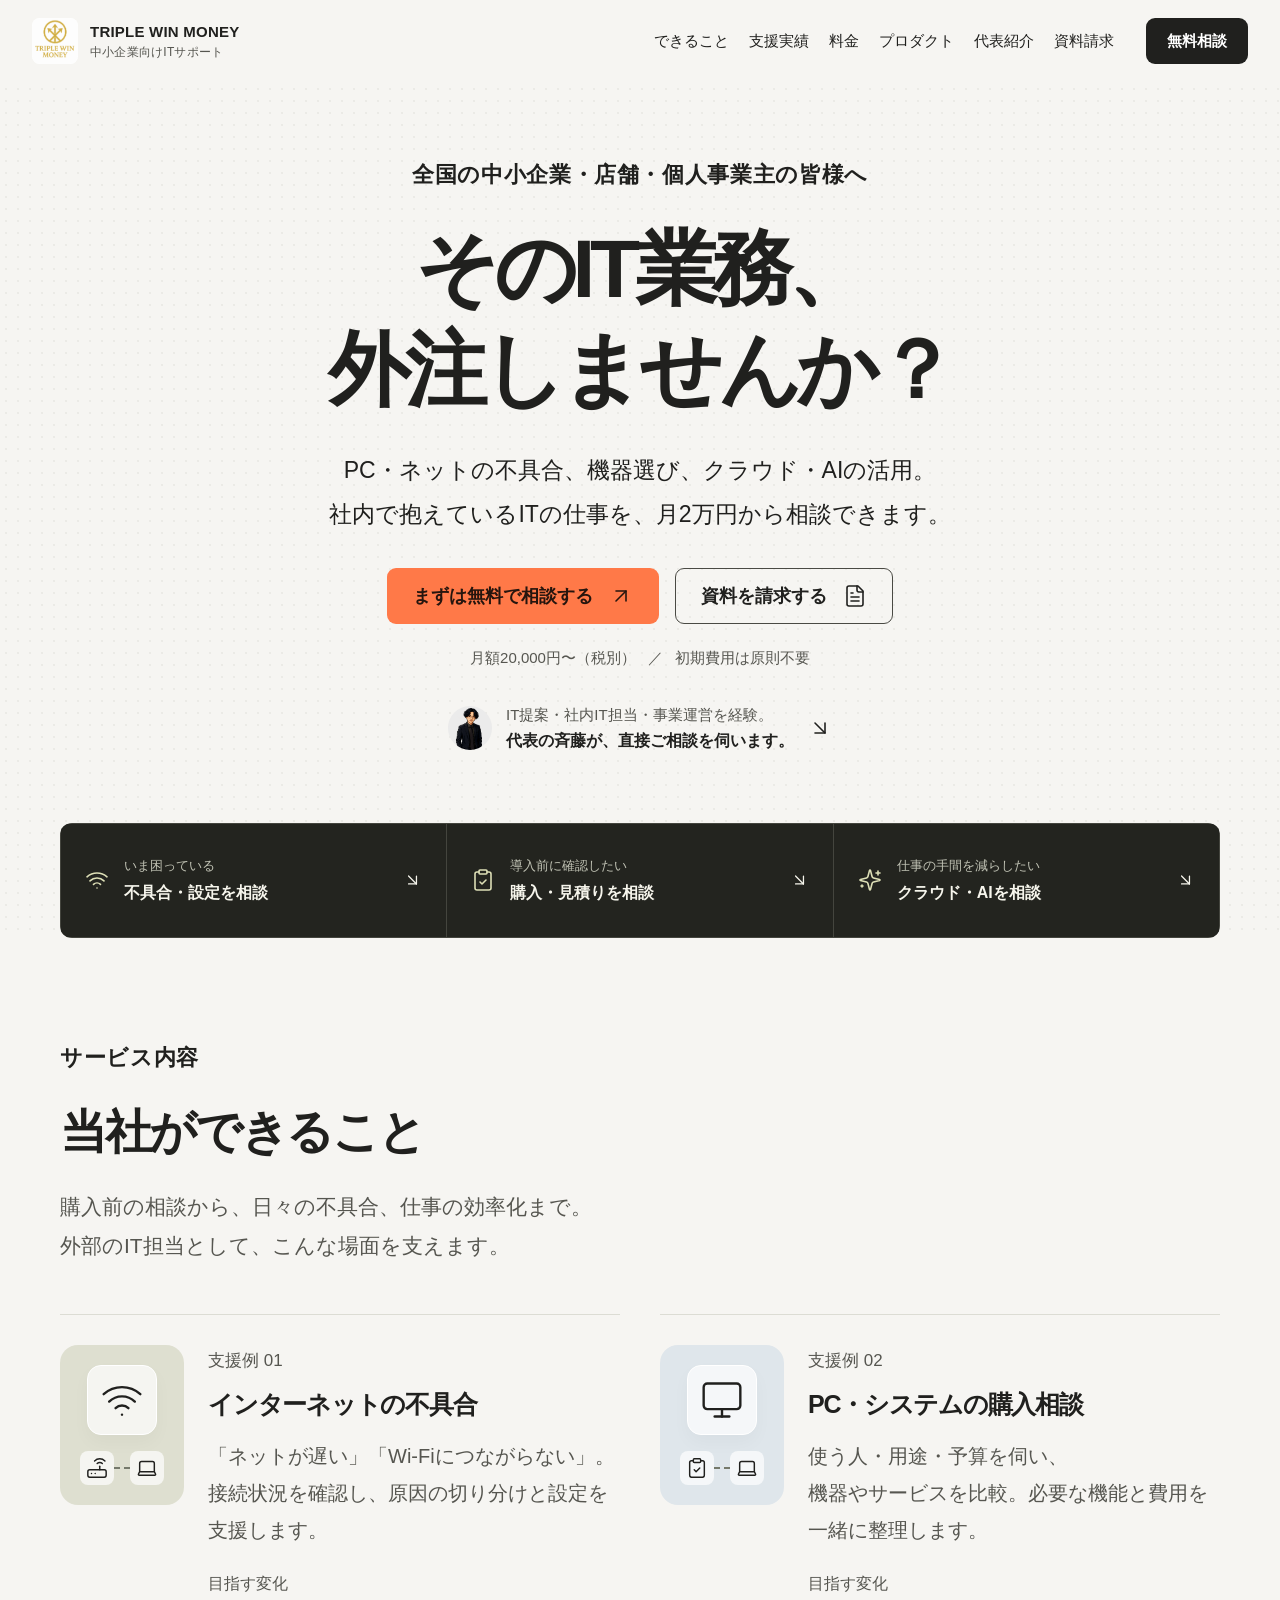
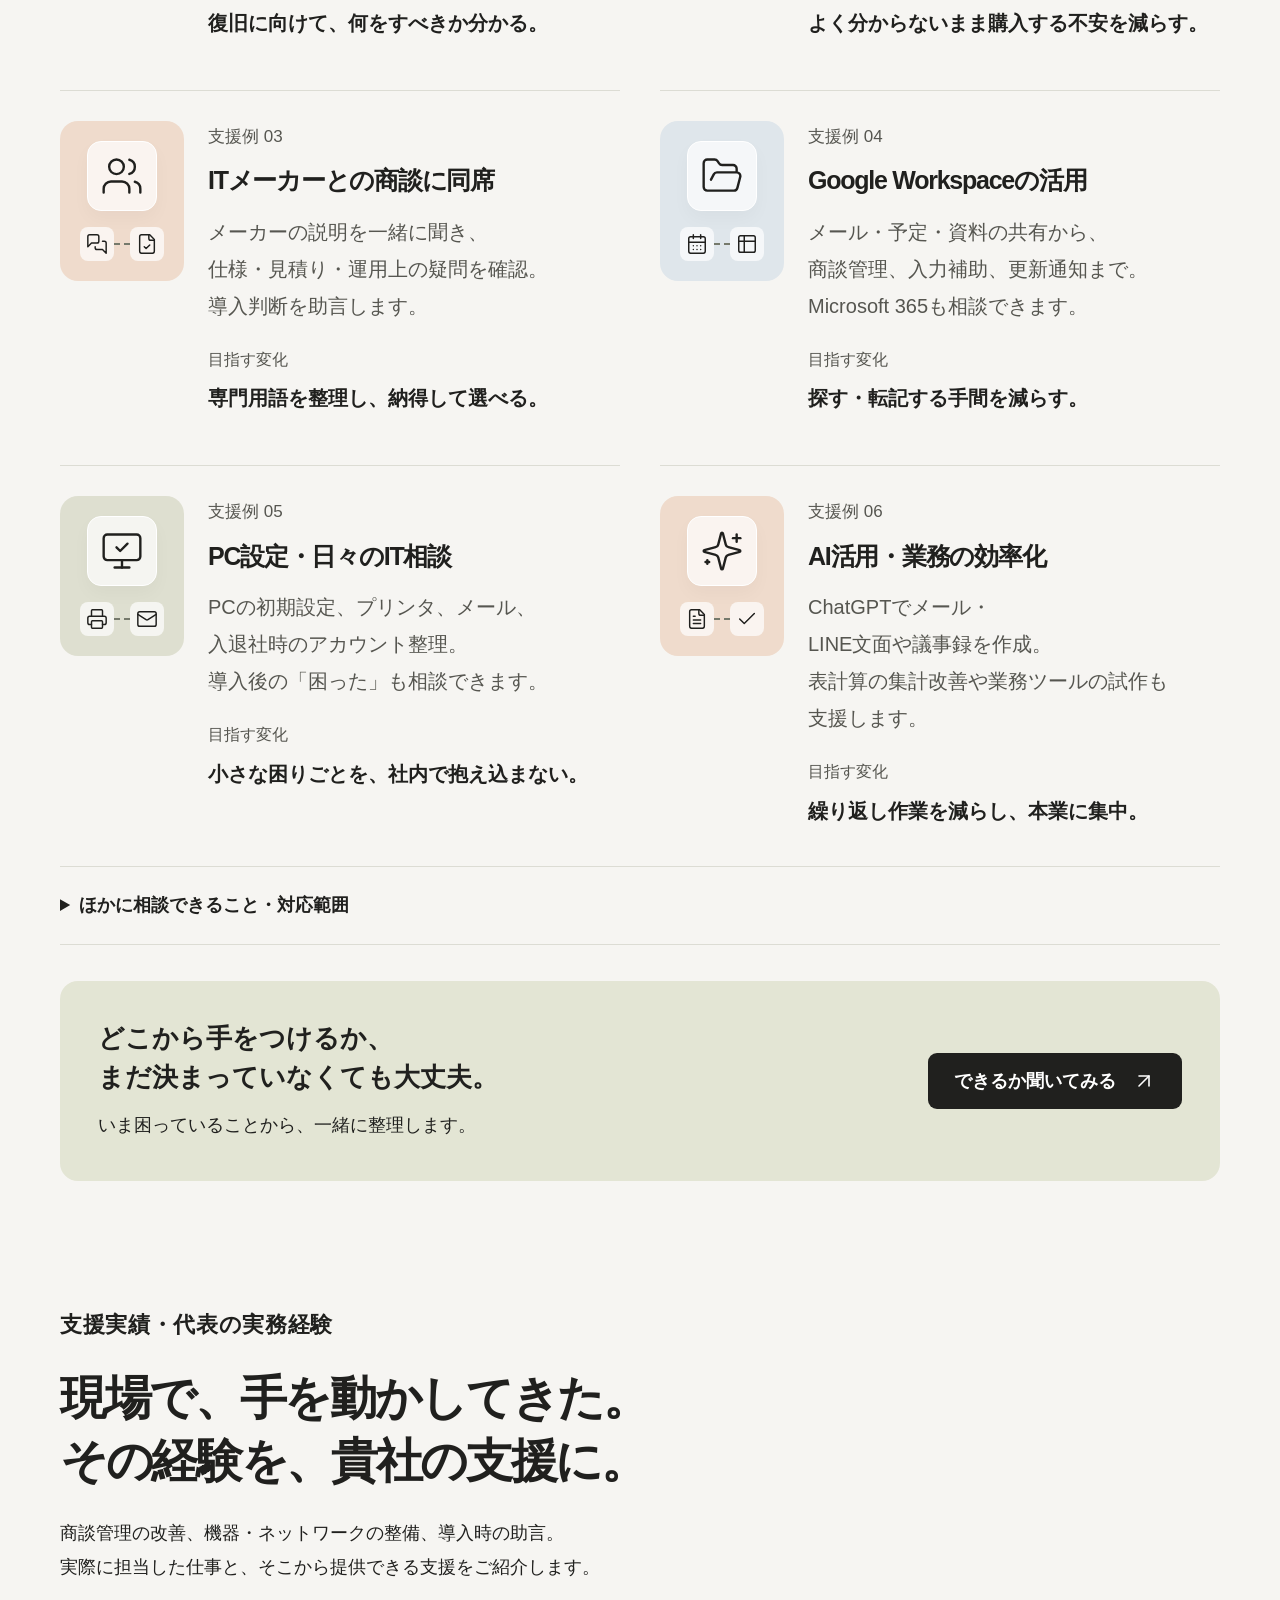
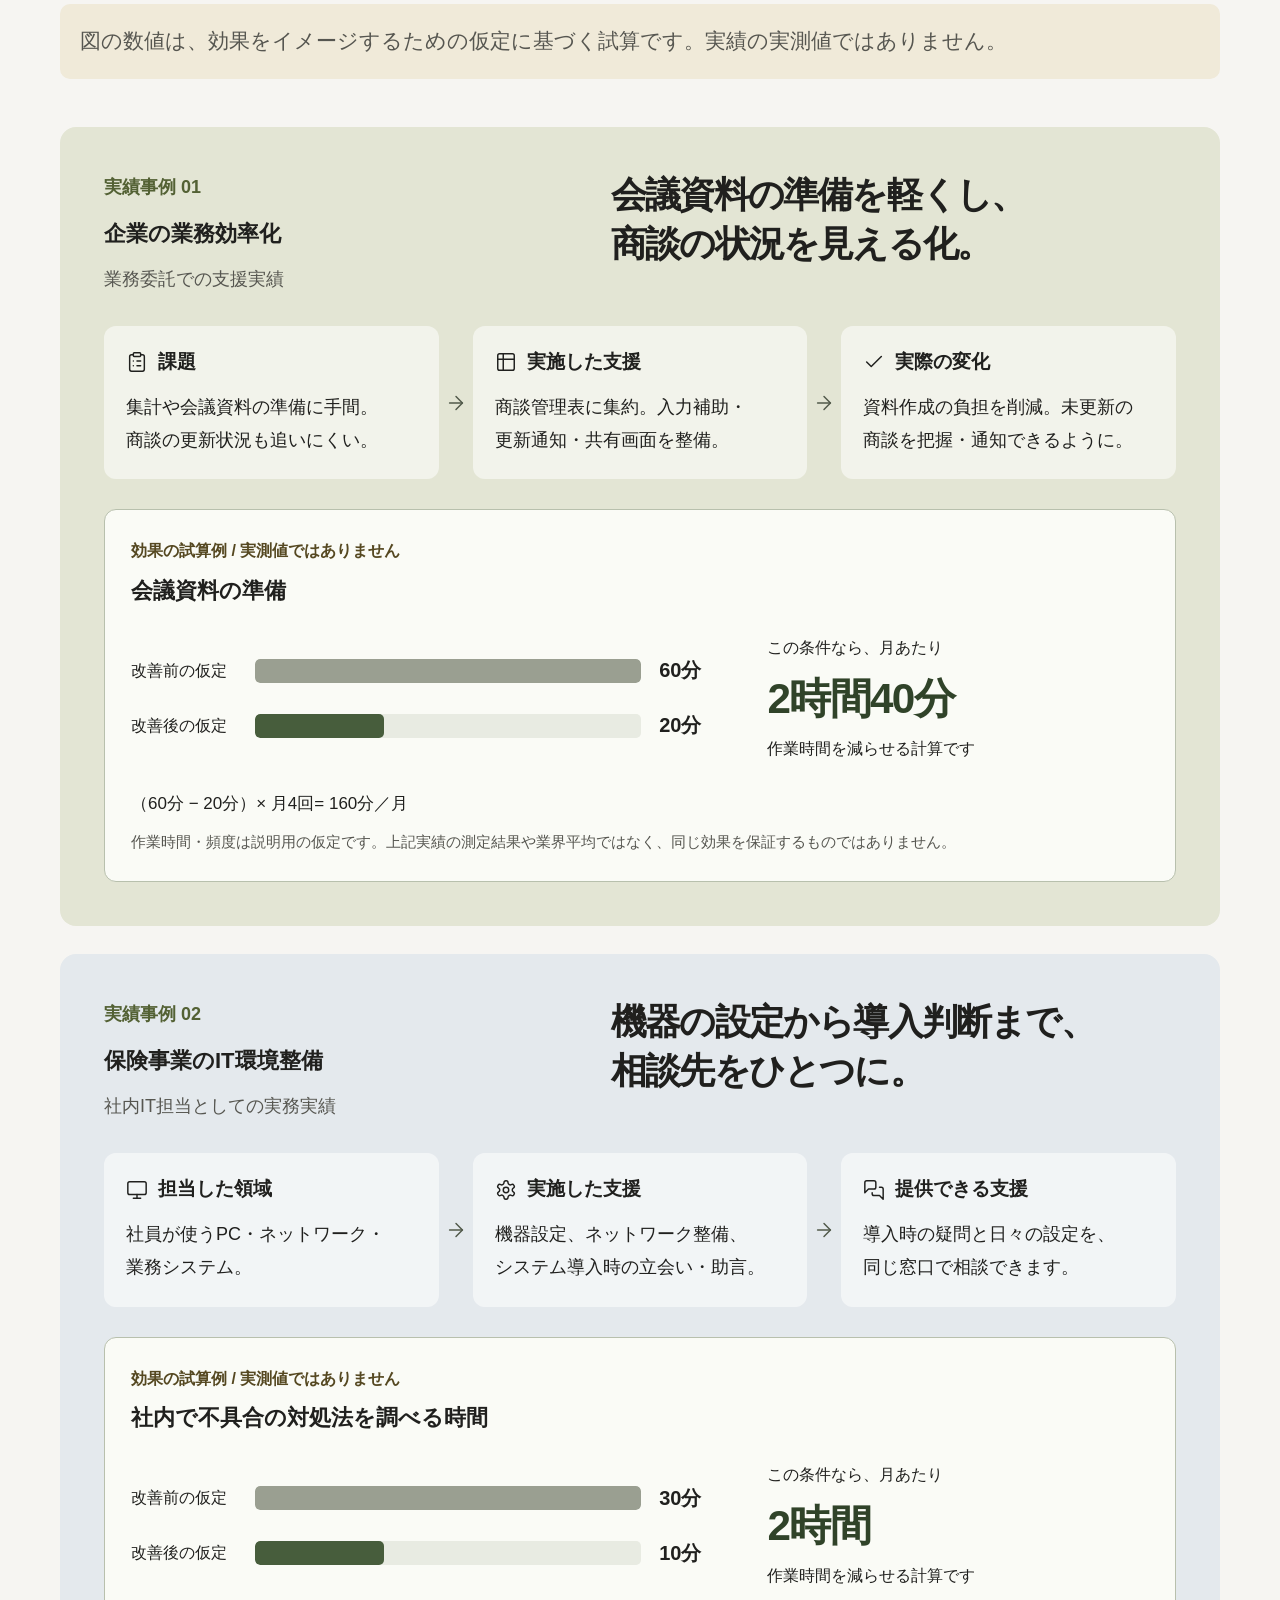
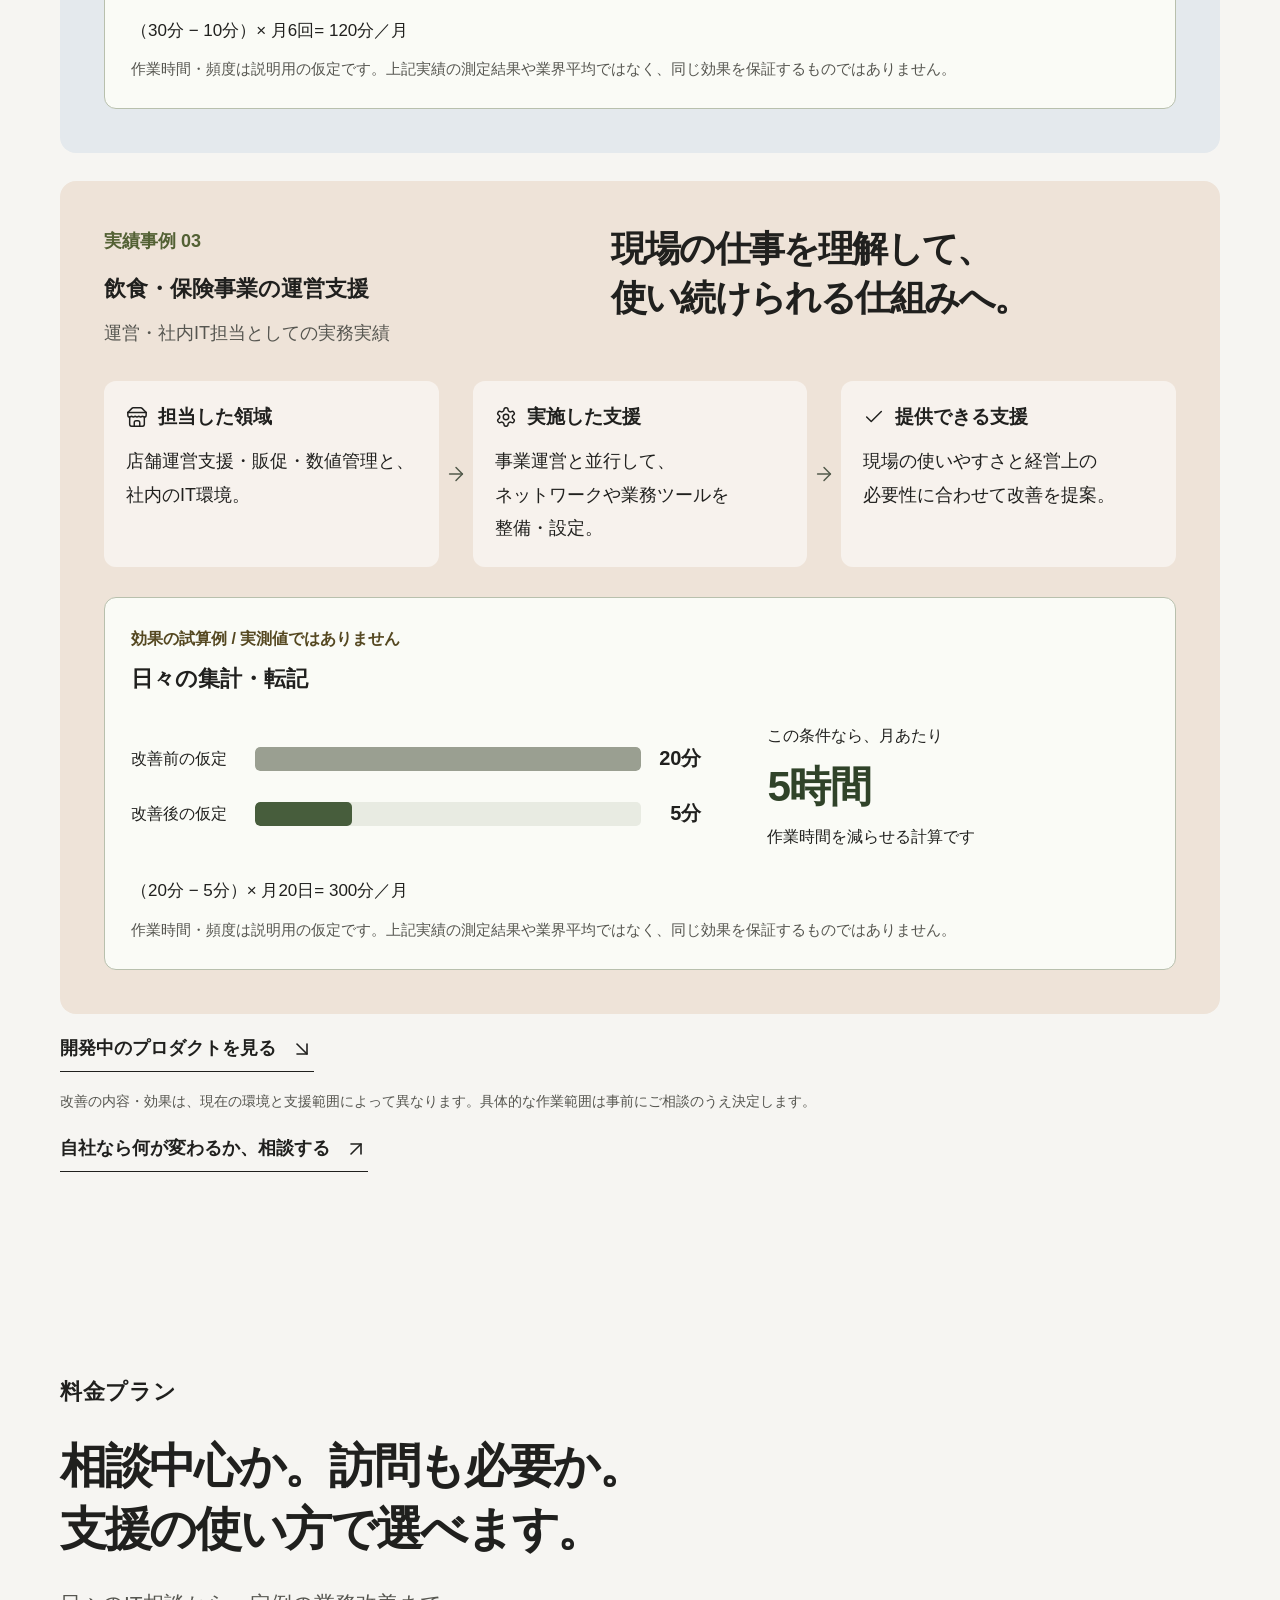
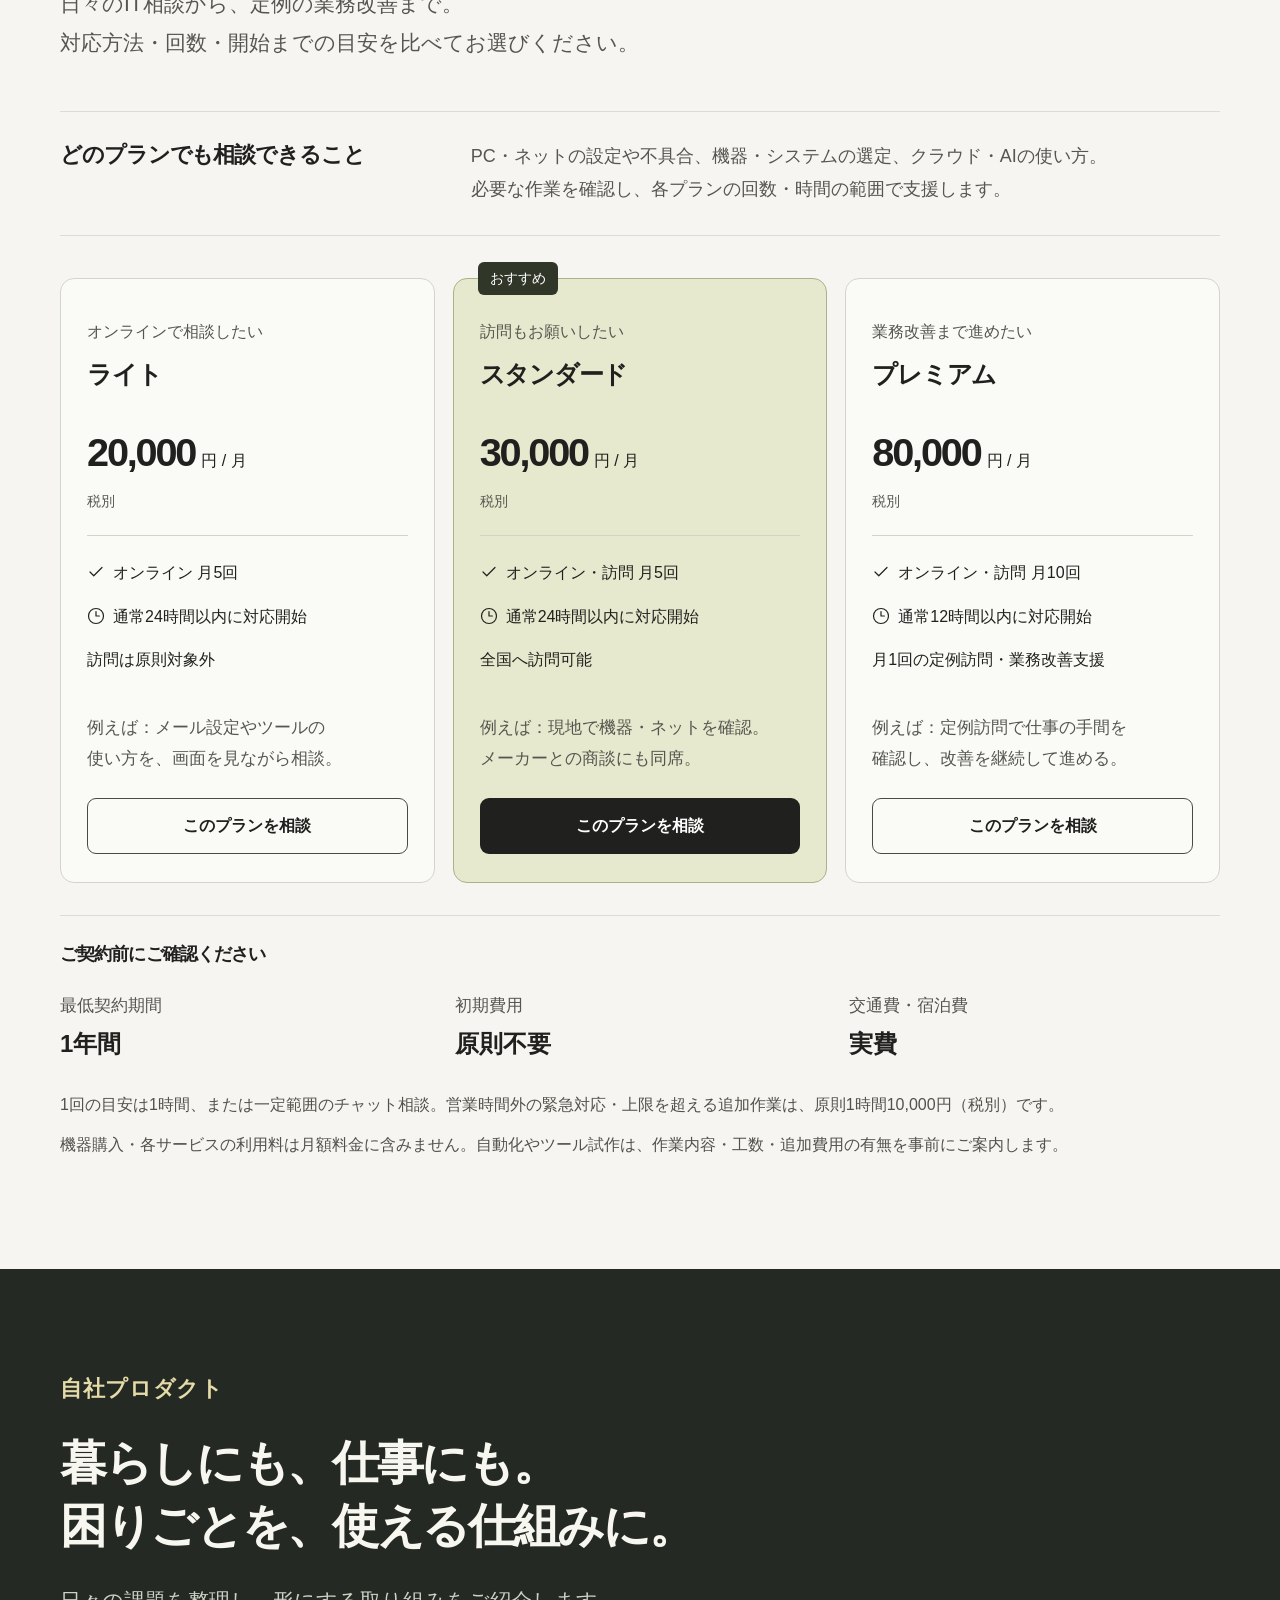
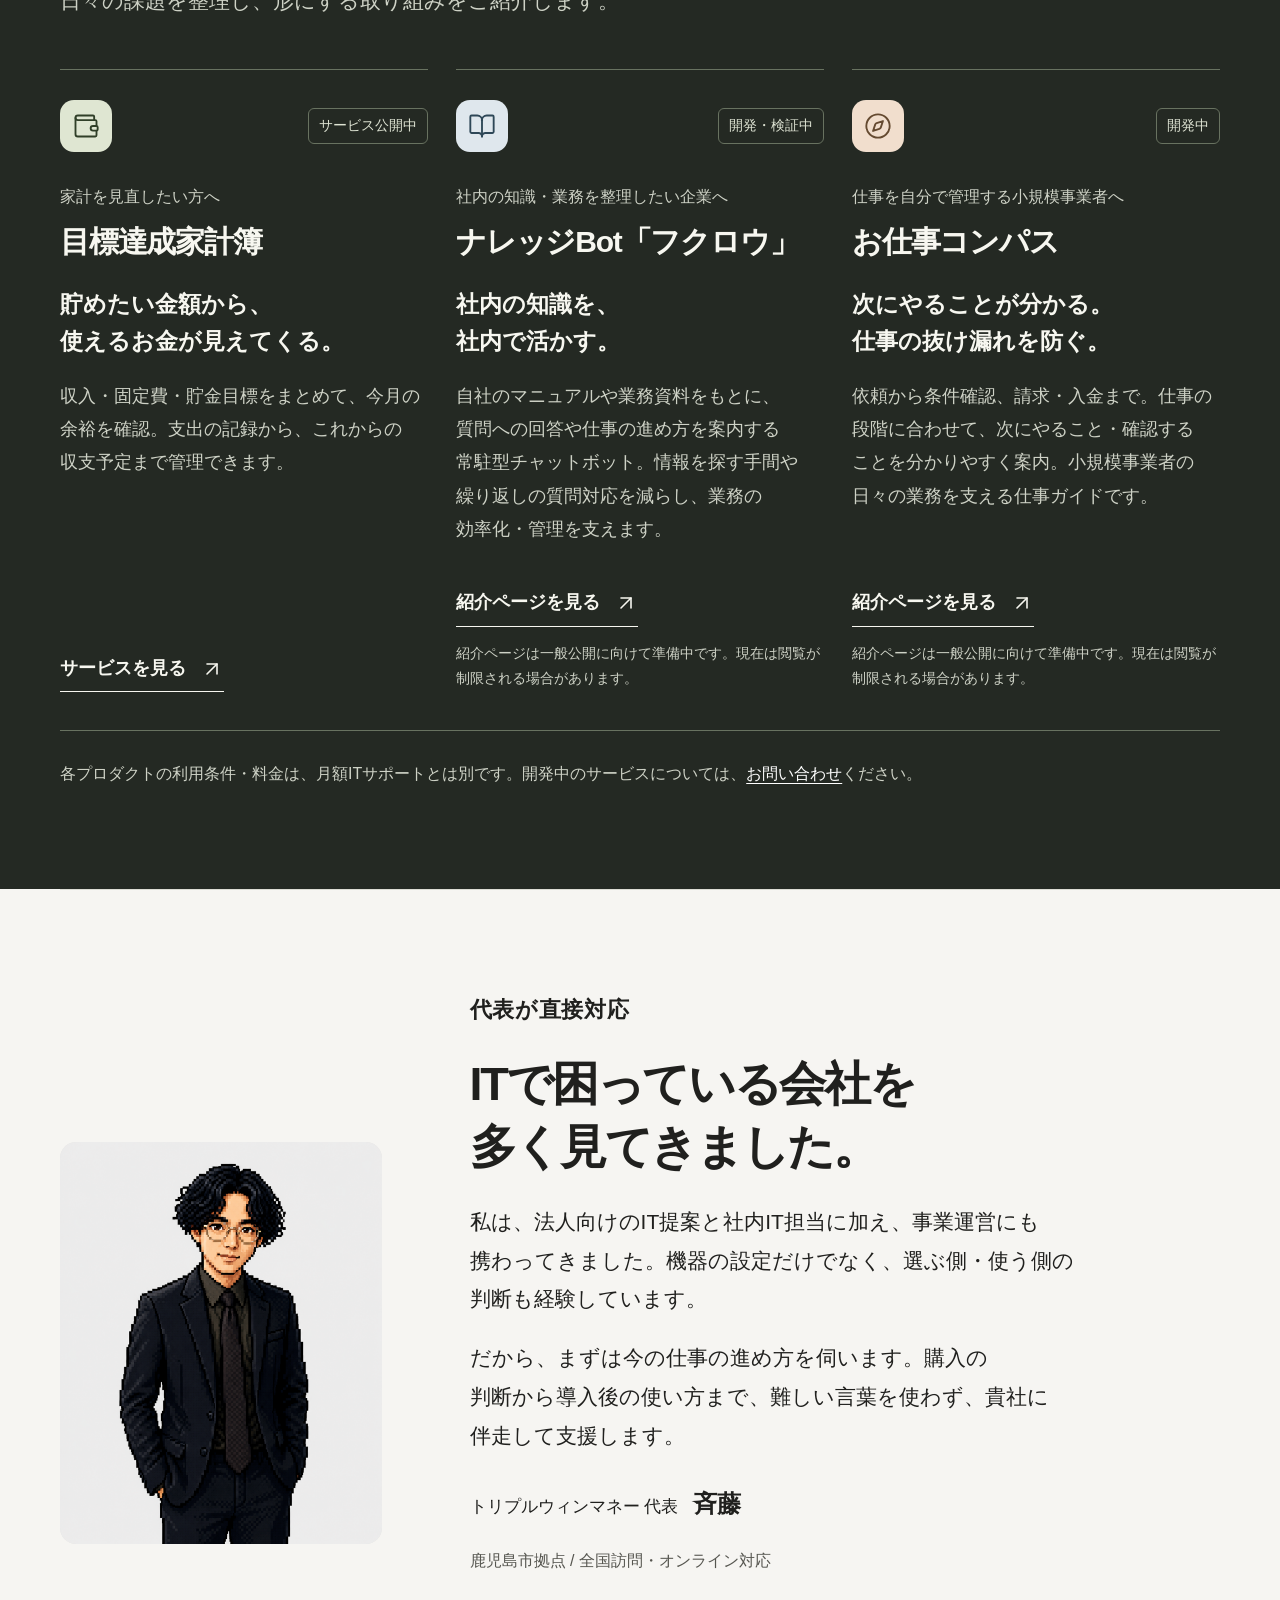
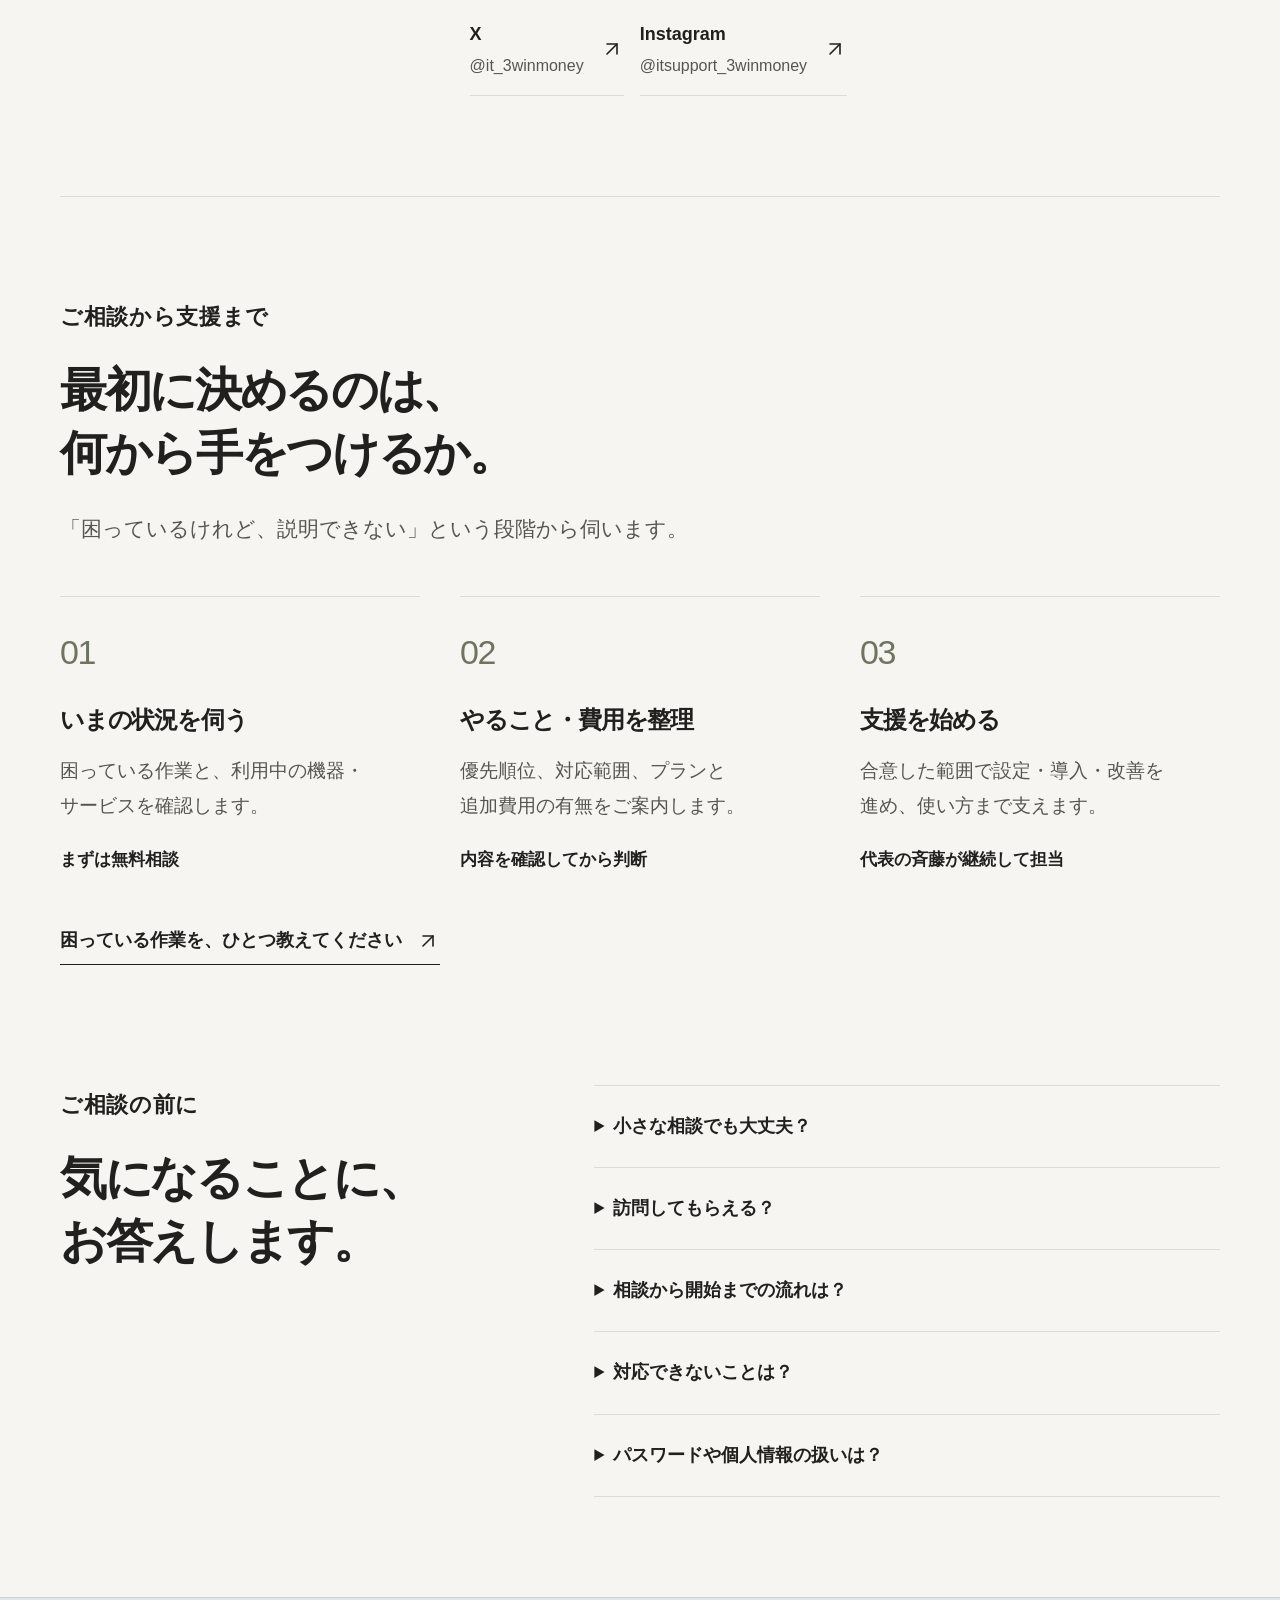
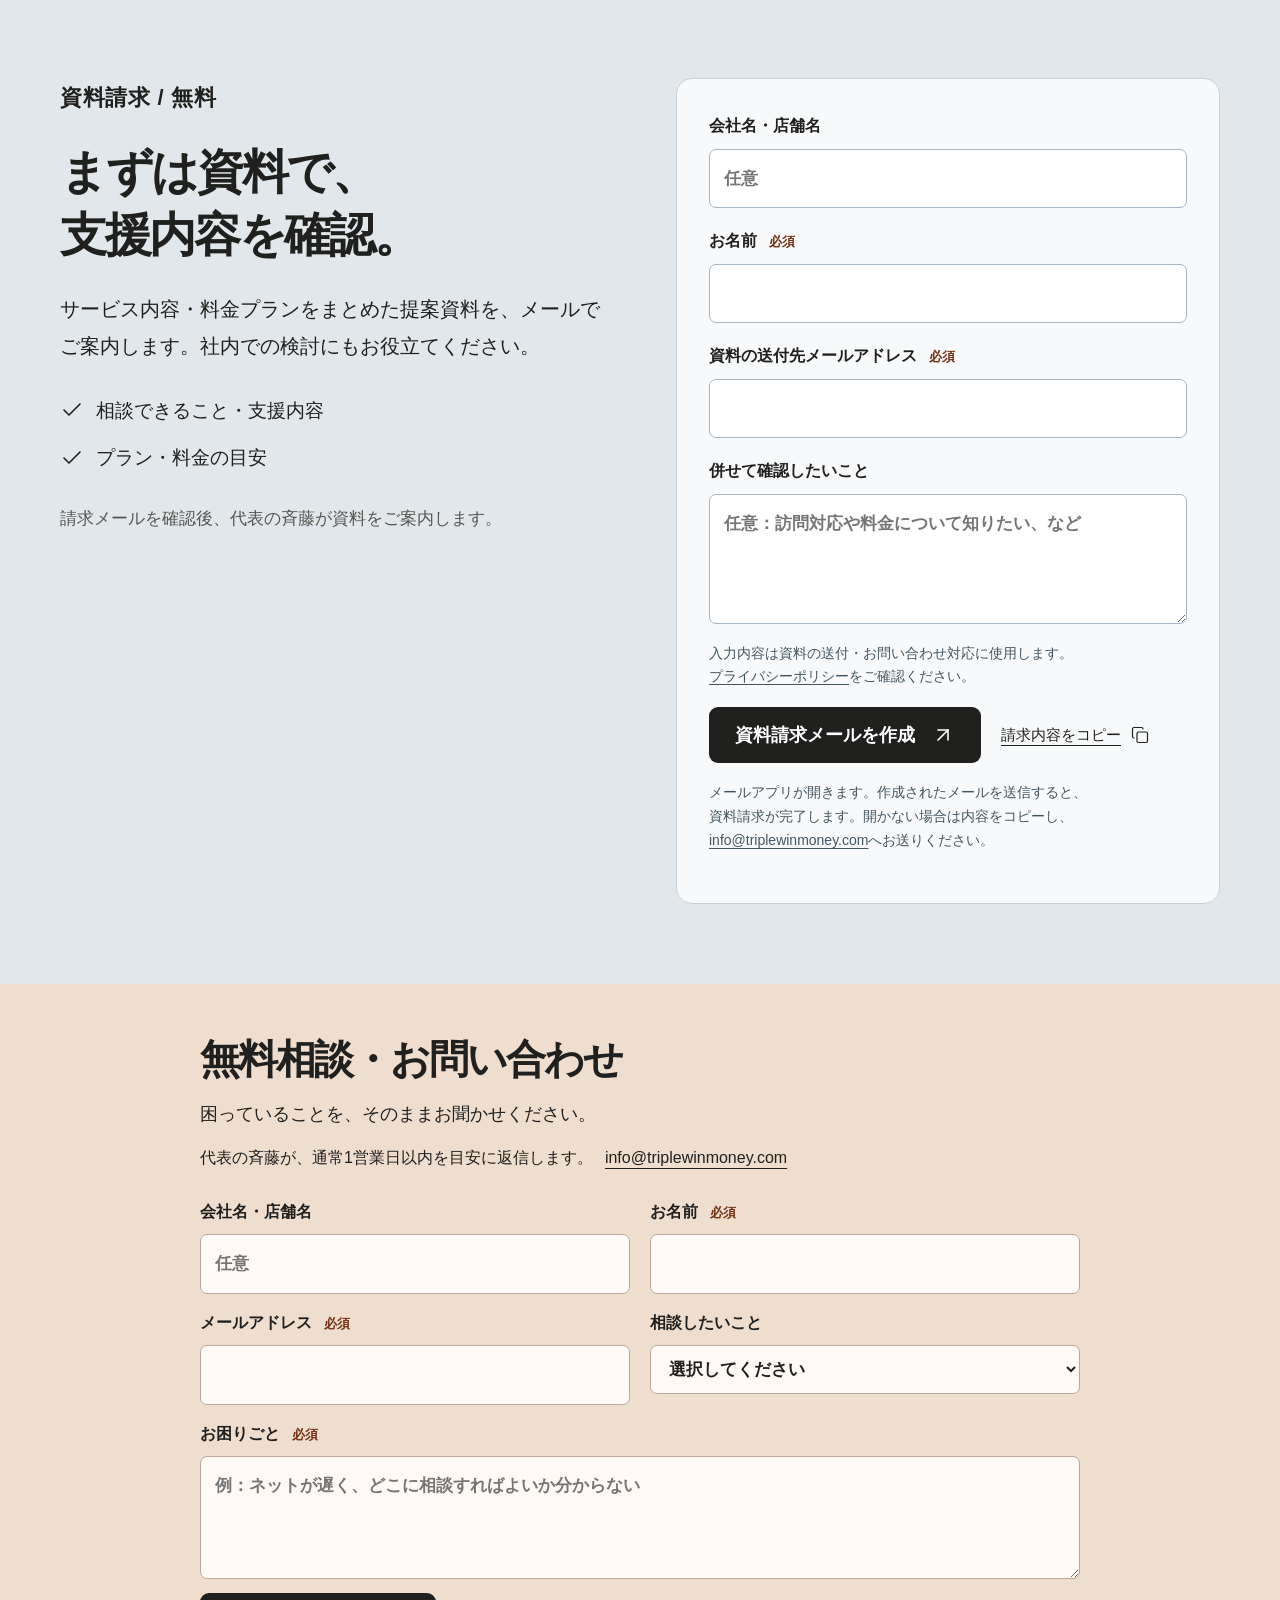
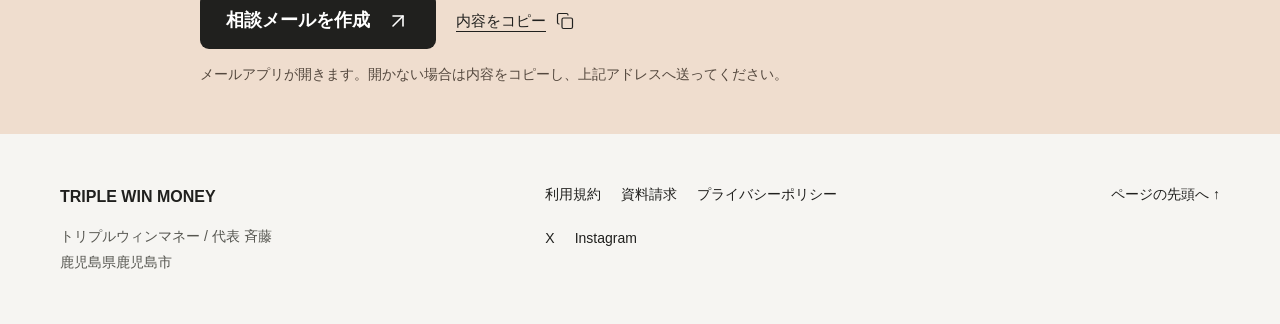
==== commit 983d9b34: "Publish refreshed support site with readable copy and document requests" ====
--- a/index.html
+++ b/index.html
@@ -6,7 +6,7 @@
   <title>中小企業・店舗向けITサポート | トリプルウィンマネー</title>
   <meta name="description" content="月額2万円から頼める外部IT担当。鹿児島市を拠点に全国の中小企業・店舗・個人事業主へ、PC設定、Wi-Fi、プリンタ、メール、クラウド、AI活用まで分かりやすく支援します。">
   <meta name="format-detection" content="telephone=no">
-  <meta name="theme-color" content="#f6f2e9">
+  <meta name="theme-color" content="#f6f5f2">
   <meta property="og:type" content="website">
   <meta property="og:locale" content="ja_JP">
   <meta property="og:site_name" content="トリプルウィンマネー">
@@ -18,14 +18,14 @@
   <link rel="icon" href="./assets/logo-2026-gold.png" type="image/png">
   <link rel="apple-touch-icon" href="./assets/logo-2026-gold.png">
   <link rel="manifest" href="./site.webmanifest">
-  <link rel="stylesheet" href="./styles.css">
+  <link rel="stylesheet" href="./material.css?v=20261020">
   <script type="application/ld+json">
   {
     "@context": "https://schema.org",
     "@type": "ProfessionalService",
     "name": "トリプルウィンマネー",
     "url": "https://triplewinmoney.com/",
-    "email": "shimon.saitou@gmail.com",
+    "email": "info@triplewinmoney.com",
     "description": "中小企業・店舗・個人事業主向けITサポート",
     "founder": { "@type": "Person", "name": "斉藤" },
     "address": {
@@ -40,241 +40,227 @@
 </head>
 <body>
   <a class="skip-link" href="#main">本文へ移動</a>
-
   <header class="site-header" id="top">
-    <a class="brand" href="#top" aria-label="トリプルウィンマネーのトップへ">
-      <img src="./assets/logo-2026-gold.png" alt="トリプルウィンマネーのロゴ">
-      <span>
-        <strong>TRIPLE WIN MONEY</strong>
-        <small>中小企業・店舗向けITサポート</small>
-      </span>
-    </a>
-    <nav class="site-nav" aria-label="主要メニュー">
-      <a href="#services">対応内容</a>
-      <a href="#pricing">料金</a>
-      <a href="#cases">事例</a>
-      <a href="#profile">代表者</a>
-      <a href="#faq">よくある質問</a>
-    </nav>
-    <a class="header-cta" href="#contact">無料相談</a>
+    <a class="brand" href="#top" aria-label="トリプルウィンマネーのトップへ"><img src="./assets/logo-2026-gold.png" alt=""><span>TRIPLE WIN MONEY<small>中小企業向けITサポート</small></span></a>
+    <nav aria-label="主要メニュー"><a href="#services">できること</a><a href="#cases">支援実績</a><a href="#pricing">料金</a><a href="#products">プロダクト</a><a href="#profile">代表紹介</a><a href="#documents">資料請求</a></nav>
+    <a class="button button-dark header-cta" href="#contact">無料相談</a>
   </header>
-
   <main id="main">
     <section class="hero" aria-labelledby="hero-title">
-      <div class="hero-copy">
-        <p class="eyebrow">中小企業・店舗・個人事業主の皆さまへ</p>
-        <h1 id="hero-title">月2万円から頼める、<span>外部IT担当。</span></h1>
-        <p class="hero-subtitle">パソコン、Wi-Fi、プリンタ、メール、クラウド、AI活用まで。社内に詳しい人がいなくても、当社にまとめて相談できます。</p>
-        <p class="hero-lead">機器の設定だけでなく、「何を選ぶか」「どう運用するか」「業務をどう楽にするか」まで、現場に合わせて一緒に整理します。</p>
-        <div class="hero-actions">
-          <a class="button button-primary" href="#contact">まずは無料で相談する</a>
-          <a class="button button-secondary" href="#pricing">料金を確認する</a>
+      <p class="eyebrow"><span class="phrase">全国の中小企業・店舗・</span><span class="phrase">個人事業主の皆様へ</span></p>
+      <h1 id="hero-title">そのIT業務、<br><span>外注しませんか？</span></h1>
+      <p class="hero-description"><span class="phrase">PC・ネットの不具合、</span><span class="phrase">機器選び、</span><span class="phrase">クラウド・AIの活用。</span><br><span class="phrase">社内で抱えているITの仕事を、</span><span class="phrase">月2万円から相談できます。</span></p>
+      <div class="hero-actions"><a class="button button-primary" href="#contact">まずは無料で相談する<i data-lucide="arrow-up-right" aria-hidden="true"></i></a><a class="button button-outline" href="#documents">資料を請求する<i data-lucide="file-text" aria-hidden="true"></i></a></div>
+      <p class="hero-note">月額20,000円〜（税別）<span>／</span>初期費用は原則不要</p>
+      <a class="hero-person" href="#profile"><img src="./assets/representative-saito.png" alt="" width="44" height="44"><span>IT提案・社内IT担当・事業運営を経験。<strong>代表の斉藤が、直接ご相談を伺います。</strong></span><i data-lucide="arrow-down-right" aria-hidden="true"></i></a>
+      <div class="service-preview" aria-label="相談したいことから探す">
+        <a href="#daily" class="preview-item"><i data-lucide="wifi" aria-hidden="true"></i><span><small>いま困っている</small><strong>不具合・設定を相談</strong></span><i data-lucide="arrow-down-right" aria-hidden="true"></i></a>
+        <a href="#purchase" class="preview-item"><i data-lucide="clipboard-check" aria-hidden="true"></i><span><small>導入前に確認したい</small><strong>購入・見積りを相談</strong></span><i data-lucide="arrow-down-right" aria-hidden="true"></i></a>
+        <a href="#workspace" class="preview-item"><i data-lucide="sparkles" aria-hidden="true"></i><span><small>仕事の手間を減らしたい</small><strong>クラウド・AIを相談</strong></span><i data-lucide="arrow-down-right" aria-hidden="true"></i></a>
+      </div>
+    </section>
+
+    <section class="section services" id="services" aria-labelledby="services-title">
+      <div class="section-heading"><p class="eyebrow">サービス内容</p><h2 id="services-title">当社ができること</h2><p><span class="phrase">購入前の相談から、</span><span class="phrase">日々の不具合、</span><span class="phrase">仕事の効率化まで。</span><br><span class="phrase">外部のIT担当として、</span><span class="phrase">こんな場面を支えます。</span></p></div>
+      <div class="service-columns support-catalog">
+        <article id="daily">
+          <div class="support-scene scene-sage" aria-hidden="true"><div class="scene-main"><i data-lucide="wifi"></i></div><div class="scene-tools"><i data-lucide="router"></i><span></span><i data-lucide="laptop"></i></div></div>
+          <div class="support-copy"><span class="section-number">支援例 01</span><h3><span class="phrase">インターネットの</span><span class="phrase">不具合</span></h3><p><span class="phrase">「ネットが遅い」</span><span class="phrase">「Wi-Fiにつながらない」。</span><span class="phrase">接続状況を確認し、</span><span class="phrase">原因の切り分けと設定を</span><span class="phrase">支援します。</span></p>
+          <p class="support-effect"><span>目指す変化</span>復旧に向けて、何をすべきか分かる。</p></div>
+        </article>
+        <article id="purchase">
+          <div class="support-scene scene-blue" aria-hidden="true"><div class="scene-main"><i data-lucide="monitor"></i></div><div class="scene-tools"><i data-lucide="clipboard-check"></i><span></span><i data-lucide="laptop"></i></div></div>
+          <div class="support-copy"><span class="section-number">支援例 02</span><h3><span class="phrase">PC・システムの</span><span class="phrase">購入相談</span></h3><p><span class="phrase">使う人・用途・予算を伺い、</span><span class="phrase">機器やサービスを比較。</span><span class="phrase">必要な機能と費用を</span><span class="phrase">一緒に整理します。</span></p>
+          <p class="support-effect"><span>目指す変化</span>よく分からないまま購入する不安を減らす。</p></div>
+        </article>
+        <article id="meeting">
+          <div class="support-scene scene-sand" aria-hidden="true"><div class="scene-main"><i data-lucide="users"></i></div><div class="scene-tools"><i data-lucide="messages-square"></i><span></span><i data-lucide="file-check"></i></div></div>
+          <div class="support-copy"><span class="section-number">支援例 03</span><h3><span class="phrase">ITメーカーとの</span><span class="phrase">商談に同席</span></h3><p><span class="phrase">メーカーの説明を一緒に聞き、</span><span class="phrase">仕様・見積り・</span><span class="phrase">運用上の疑問を確認。</span><span class="phrase">導入判断を助言します。</span></p>
+          <p class="support-effect"><span>目指す変化</span>専門用語を整理し、納得して選べる。</p></div>
+        </article>
+        <article id="workspace">
+          <div class="support-scene scene-blue" aria-hidden="true"><div class="scene-main"><i data-lucide="folder-open"></i></div><div class="scene-tools"><i data-lucide="calendar-days"></i><span></span><i data-lucide="table-2"></i></div></div>
+          <div class="support-copy"><span class="section-number">支援例 04</span><h3><span class="phrase">Google Workspace</span><span class="phrase">の活用</span></h3><p><span class="phrase">メール・予定・資料の共有から、</span><span class="phrase">商談管理、入力補助、</span><span class="phrase">更新通知まで。</span><span class="phrase">Microsoft 365も</span><span class="phrase">相談できます。</span></p>
+          <p class="support-effect"><span>目指す変化</span>探す・転記する手間を減らす。</p></div>
+        </article>
+        <article id="setup">
+          <div class="support-scene scene-sage" aria-hidden="true"><div class="scene-main"><i data-lucide="monitor-check"></i></div><div class="scene-tools"><i data-lucide="printer"></i><span></span><i data-lucide="mail"></i></div></div>
+          <div class="support-copy"><span class="section-number">支援例 05</span><h3><span class="phrase">PC設定・</span><span class="phrase">日々のIT相談</span></h3><p><span class="phrase">PCの初期設定、</span><span class="phrase">プリンタ、メール、</span><span class="phrase">入退社時のアカウント整理。</span><span class="phrase">導入後の「困った」も</span><span class="phrase">相談できます。</span></p>
+          <p class="support-effect"><span>目指す変化</span>小さな困りごとを、社内で抱え込まない。</p></div>
+        </article>
+        <article id="ai">
+          <div class="support-scene scene-sand" aria-hidden="true"><div class="scene-main"><i data-lucide="sparkles"></i></div><div class="scene-tools"><i data-lucide="file-text"></i><span></span><i data-lucide="check"></i></div></div>
+          <div class="support-copy"><span class="section-number">支援例 06</span><h3><span class="phrase">AI活用・</span><span class="phrase">業務の効率化</span></h3><p><span class="phrase">ChatGPTでメール・</span><span class="phrase">LINE文面や議事録を作成。</span><span class="phrase">表計算の集計改善や</span><span class="phrase">業務ツールの試作も</span><span class="phrase">支援します。</span></p>
+          <p class="support-effect"><span>目指す変化</span>繰り返し作業を減らし、本業に集中。</p></div>
+        </article>
+      </div>
+      <details class="service-details"><summary>ほかに相談できること・対応範囲</summary><p>スマホ設定、データ移行、Zoom、SNS・MEO活用、バックアップ、マニュアル作成など。業務改善・自動化・ツール試作は、内容と工数を確認して対応範囲をご案内します。高度なシステム開発は対象外です。</p><p>機器・各サービスの契約やライセンス費用は別途必要です。</p></details>
+      <div class="service-invitation"><p><strong>どこから手をつけるか、<br>まだ決まっていなくても大丈夫。</strong><span>いま困っていることから、一緒に整理します。</span></p><a class="button button-dark" href="#contact">できるか聞いてみる<i data-lucide="arrow-up-right" aria-hidden="true"></i></a></div>
+    </section>
+
+    <section class="section cases" id="cases" aria-labelledby="cases-title">
+      <div class="section-heading"><p class="eyebrow">支援実績・代表の実務経験</p><h2 id="cases-title"><span class="phrase">現場で、</span><span class="phrase">手を動かしてきた。</span><br><span class="phrase">その経験を、</span><span class="phrase">貴社の支援に。</span></h2><p>商談管理の改善、機器・ネットワークの整備、導入時の助言。<br>実際に担当した仕事と、そこから提供できる支援をご紹介します。</p><p class="case-sample-notice">図の数値は、効果をイメージするための仮定に基づく試算です。実績の実測値ではありません。</p></div>
+      <div class="case-list">
+        <article class="case-feature case-visual" aria-labelledby="case-01-title">
+          <div class="case-feature-heading"><p class="case-index">実績事例 01</p><p class="case-label">企業の業務効率化<span>業務委託での支援実績</span></p><h3 id="case-01-title"><span class="phrase">会議資料の</span><span class="phrase">準備を軽くし、</span><br><span class="phrase">商談の状況を</span><span class="phrase">見える化。</span></h3></div>
+          <ol class="case-flow" aria-label="事例01の支援の流れ">
+            <li><div class="flow-heading"><i data-lucide="clipboard-list" aria-hidden="true"></i><h4>課題</h4></div><p>集計や会議資料の準備に手間。商談の更新状況も追いにくい。</p><i class="flow-arrow" data-lucide="arrow-right" aria-hidden="true"></i></li>
+            <li><div class="flow-heading"><i data-lucide="table-2" aria-hidden="true"></i><h4>実施した支援</h4></div><p>商談管理表に集約。入力補助・更新通知・共有画面を整備。</p><i class="flow-arrow" data-lucide="arrow-right" aria-hidden="true"></i></li>
+            <li><div class="flow-heading"><i data-lucide="check" aria-hidden="true"></i><h4>実際の変化</h4></div><p>資料作成の負担を削減。未更新の商談を把握・通知できるように。</p></li>
+          </ol>
+          <figure class="effect-sample" aria-labelledby="sample-01-caption">
+            <figcaption id="sample-01-caption"><span class="sample-label">効果の試算例 / 実測値ではありません</span><strong>会議資料の準備</strong></figcaption>
+            <div class="sample-content">
+              <div class="sample-chart" aria-label="仮定した作業時間の比較">
+                <div class="sample-bar-row"><span>改善前の仮定</span><div class="sample-bar-track" aria-hidden="true"><span class="sample-bar-before" style="width:100%"></span></div><strong>60分</strong></div>
+                <div class="sample-bar-row"><span>改善後の仮定</span><div class="sample-bar-track" aria-hidden="true"><span class="sample-bar-after" style="width:33.33333333333333%"></span></div><strong>20分</strong></div>
+              </div>
+              <p class="sample-result"><span>この条件なら、月あたり</span><strong>2時間40分</strong><span>作業時間を減らせる計算です</span></p>
+            </div>
+            <p class="sample-formula"><span class="phrase">（60分 − 20分）</span><span class="phrase">× 月4回</span><span class="phrase"> = 160分／月</span></p>
+            <p class="sample-note">作業時間・頻度は説明用の仮定です。上記実績の測定結果や業界平均ではなく、同じ効果を保証するものではありません。</p>
+          </figure>
+        </article>
+        <article class="case-feature case-visual" aria-labelledby="case-02-title">
+          <div class="case-feature-heading"><p class="case-index">実績事例 02</p><p class="case-label">保険事業のIT環境整備<span>社内IT担当としての実務実績</span></p><h3 id="case-02-title"><span class="phrase">機器の設定から</span><span class="phrase">導入判断まで、</span><br><span class="phrase">相談先をひとつに。</span></h3></div>
+          <ol class="case-flow" aria-label="事例02の支援の流れ">
+            <li><div class="flow-heading"><i data-lucide="monitor" aria-hidden="true"></i><h4>担当した領域</h4></div><p>社員が使うPC・ネットワーク・業務システム。</p><i class="flow-arrow" data-lucide="arrow-right" aria-hidden="true"></i></li>
+            <li><div class="flow-heading"><i data-lucide="settings" aria-hidden="true"></i><h4>実施した支援</h4></div><p>機器設定、ネットワーク整備、システム導入時の立会い・助言。</p><i class="flow-arrow" data-lucide="arrow-right" aria-hidden="true"></i></li>
+            <li><div class="flow-heading"><i data-lucide="messages-square" aria-hidden="true"></i><h4>提供できる支援</h4></div><p>導入時の疑問と日々の設定を、同じ窓口で相談できます。</p></li>
+          </ol>
+          <figure class="effect-sample" aria-labelledby="sample-02-caption">
+            <figcaption id="sample-02-caption"><span class="sample-label">効果の試算例 / 実測値ではありません</span><strong>社内で不具合の対処法を調べる時間</strong></figcaption>
+            <div class="sample-content">
+              <div class="sample-chart" aria-label="仮定した作業時間の比較">
+                <div class="sample-bar-row"><span>改善前の仮定</span><div class="sample-bar-track" aria-hidden="true"><span class="sample-bar-before" style="width:100%"></span></div><strong>30分</strong></div>
+                <div class="sample-bar-row"><span>改善後の仮定</span><div class="sample-bar-track" aria-hidden="true"><span class="sample-bar-after" style="width:33.33333333333333%"></span></div><strong>10分</strong></div>
+              </div>
+              <p class="sample-result"><span>この条件なら、月あたり</span><strong>2時間</strong><span>作業時間を減らせる計算です</span></p>
+            </div>
+            <p class="sample-formula"><span class="phrase">（30分 − 10分）</span><span class="phrase">× 月6回</span><span class="phrase"> = 120分／月</span></p>
+            <p class="sample-note">作業時間・頻度は説明用の仮定です。上記実績の測定結果や業界平均ではなく、同じ効果を保証するものではありません。</p>
+          </figure>
+        </article>
+        <article class="case-feature case-visual" aria-labelledby="case-03-title">
+          <div class="case-feature-heading"><p class="case-index">実績事例 03</p><p class="case-label">飲食・保険事業の運営支援<span>運営・社内IT担当としての実務実績</span></p><h3 id="case-03-title"><span class="phrase">現場の仕事を理解して、</span><br><span class="phrase">使い続けられる</span><span class="phrase">仕組みへ。</span></h3></div>
+          <ol class="case-flow" aria-label="事例03の支援の流れ">
+            <li><div class="flow-heading"><i data-lucide="store" aria-hidden="true"></i><h4>担当した領域</h4></div><p>店舗運営支援・販促・数値管理と、社内のIT環境。</p><i class="flow-arrow" data-lucide="arrow-right" aria-hidden="true"></i></li>
+            <li><div class="flow-heading"><i data-lucide="settings" aria-hidden="true"></i><h4>実施した支援</h4></div><p>事業運営と並行して、ネットワークや業務ツールを整備・設定。</p><i class="flow-arrow" data-lucide="arrow-right" aria-hidden="true"></i></li>
+            <li><div class="flow-heading"><i data-lucide="check" aria-hidden="true"></i><h4>提供できる支援</h4></div><p>現場の使いやすさと経営上の必要性に合わせて改善を提案。</p></li>
+          </ol>
+          <figure class="effect-sample" aria-labelledby="sample-03-caption">
+            <figcaption id="sample-03-caption"><span class="sample-label">効果の試算例 / 実測値ではありません</span><strong>日々の集計・転記</strong></figcaption>
+            <div class="sample-content">
+              <div class="sample-chart" aria-label="仮定した作業時間の比較">
+                <div class="sample-bar-row"><span>改善前の仮定</span><div class="sample-bar-track" aria-hidden="true"><span class="sample-bar-before" style="width:100%"></span></div><strong>20分</strong></div>
+                <div class="sample-bar-row"><span>改善後の仮定</span><div class="sample-bar-track" aria-hidden="true"><span class="sample-bar-after" style="width:25%"></span></div><strong>5分</strong></div>
+              </div>
+              <p class="sample-result"><span>この条件なら、月あたり</span><strong>5時間</strong><span>作業時間を減らせる計算です</span></p>
+            </div>
+            <p class="sample-formula"><span class="phrase">（20分 − 5分）</span><span class="phrase">× 月20日</span><span class="phrase"> = 300分／月</span></p>
+            <p class="sample-note">作業時間・頻度は説明用の仮定です。上記実績の測定結果や業界平均ではなく、同じ効果を保証するものではありません。</p>
+          </figure>
+        </article>
+      </div>
+      <a class="text-link" href="#products">開発中のプロダクトを見る<i data-lucide="arrow-down-right" aria-hidden="true"></i></a>
+      <p class="fine-print">改善の内容・効果は、現在の環境と支援範囲によって異なります。具体的な作業範囲は事前にご相談のうえ決定します。</p>
+      <a class="text-link" href="#contact">自社なら何が変わるか、相談する<i data-lucide="arrow-up-right" aria-hidden="true"></i></a>
+    </section>
+
+    <section class="section pricing" id="pricing" aria-labelledby="pricing-title">
+      <div class="section-heading"><p class="eyebrow">料金プラン</p><h2 id="pricing-title"><span class="phrase">相談中心か。</span><span class="phrase">訪問も必要か。</span><br><span class="phrase">支援の使い方で</span><span class="phrase">選べます。</span></h2><p>日々のIT相談から、定例の業務改善まで。<br>対応方法・回数・開始までの目安を比べてお選びください。</p></div>
+      <div class="plan-scope"><h3>どのプランでも相談できること</h3><p>PC・ネットの設定や不具合、機器・システムの選定、クラウド・AIの使い方。<br>必要な作業を確認し、各プランの回数・時間の範囲で支援します。</p></div>
+      <div class="pricing-grid">
+        <article class="price-card"><p class="plan-for">オンラインで相談したい</p><h3>ライト</h3><p class="price">20,000<span>円 / 月</span></p><p class="tax">税別</p><ul><li><i data-lucide="check" aria-hidden="true"></i>オンライン 月5回</li><li><i data-lucide="clock-3" aria-hidden="true"></i>通常24時間以内に対応開始</li><li>訪問は原則対象外</li></ul><p class="plan-example">例えば：メール設定やツールの使い方を、画面を見ながら相談。</p><a class="button button-outline" href="#contact">このプランを相談</a></article>
+        <article class="price-card featured"><p class="plan-badge">おすすめ</p><p class="plan-for">訪問もお願いしたい</p><h3>スタンダード</h3><p class="price">30,000<span>円 / 月</span></p><p class="tax">税別</p><ul><li><i data-lucide="check" aria-hidden="true"></i>オンライン・訪問 月5回</li><li><i data-lucide="clock-3" aria-hidden="true"></i>通常24時間以内に対応開始</li><li>全国へ訪問可能</li></ul><p class="plan-example">例えば：現地で機器・ネットを確認。メーカーとの商談にも同席。</p><a class="button button-dark" href="#contact">このプランを相談</a></article>
+        <article class="price-card"><p class="plan-for">業務改善まで進めたい</p><h3>プレミアム</h3><p class="price">80,000<span>円 / 月</span></p><p class="tax">税別</p><ul><li><i data-lucide="check" aria-hidden="true"></i>オンライン・訪問 月10回</li><li><i data-lucide="clock-3" aria-hidden="true"></i>通常12時間以内に対応開始</li><li>月1回の定例訪問・業務改善支援</li></ul><p class="plan-example">例えば：定例訪問で仕事の手間を確認し、改善を継続して進める。</p><a class="button button-outline" href="#contact">このプランを相談</a></article>
+      </div>
+      <div class="contract-note"><h3>ご契約前にご確認ください</h3><ul class="contract-facts"><li><span>最低契約期間</span><strong>1年間</strong></li><li><span>初期費用</span><strong>原則不要</strong></li><li><span>交通費・宿泊費</span><strong>実費</strong></li></ul><p>1回の目安は1時間、または一定範囲のチャット相談。営業時間外の緊急対応・上限を超える追加作業は、原則1時間10,000円（税別）です。</p><p>機器購入・各サービスの利用料は月額料金に含みません。自動化やツール試作は、作業内容・工数・追加費用の有無を事前にご案内します。</p></div>
+    </section>
+
+    <section class="products-band" id="products" aria-labelledby="products-title">
+      <div class="section products-inner">
+        <div class="section-heading"><p class="eyebrow">自社プロダクト</p><h2 id="products-title"><span class="phrase">暮らしにも、</span><span class="phrase">仕事にも。</span><br><span class="phrase">困りごとを、</span><span class="phrase">使える仕組みに。</span></h2><p>日々の課題を整理し、形にする取り組みをご紹介します。</p></div>
+        <div class="product-grid">
+          <article class="product-card"><div class="product-top"><i data-lucide="wallet" aria-hidden="true"></i><span class="product-state">サービス公開中</span></div><p class="product-audience">家計を見直したい方へ</p><h3>目標達成家計簿</h3><p class="product-value"><span class="phrase">貯めたい金額から、</span><br><span class="phrase">使えるお金が</span><span class="phrase">見えてくる。</span></p><p>収入・固定費・貯金目標をまとめて、今月の余裕を確認。支出の記録から、これからの収支予定まで管理できます。</p><a class="text-link" href="https://goal-kakeibo.pages.dev/" target="_blank" rel="noopener noreferrer">サービスを見る<i data-lucide="arrow-up-right" aria-hidden="true"></i><span class="visually-hidden">（新しいタブで開きます）</span></a></article>
+          <article class="product-card"><div class="product-top"><i data-lucide="book-open" aria-hidden="true"></i><span class="product-state">開発・検証中</span></div><p class="product-audience">社内の知識・業務を整理したい企業へ</p><h3><span class="phrase">ナレッジBot</span><span class="phrase">「フクロウ」</span></h3><p class="product-value">社内の知識を、<br>社内で活かす。</p><p>自社のマニュアルや業務資料をもとに、質問への回答や仕事の進め方を案内する常駐型チャットボット。情報を探す手間や繰り返しの質問対応を減らし、業務の効率化・管理を支えます。</p><a class="text-link" href="https://fukuro-service.s-shimon.chatgpt.site/" target="_blank" rel="noopener noreferrer">紹介ページを見る<i data-lucide="arrow-up-right" aria-hidden="true"></i><span class="visually-hidden">（新しいタブで開きます）</span></a><p class="product-access">紹介ページは一般公開に向けて準備中です。現在は閲覧が制限される場合があります。</p></article>
+          <article class="product-card"><div class="product-top"><i data-lucide="compass" aria-hidden="true"></i><span class="product-state">開発中</span></div><p class="product-audience">仕事を自分で管理する小規模事業者へ</p><h3>お仕事コンパス</h3><p class="product-value"><span class="phrase">次にやることが</span><span class="phrase">分かる。</span><br><span class="phrase">仕事の抜け漏れを</span><span class="phrase">防ぐ。</span></p><p>依頼から条件確認、請求・入金まで。仕事の段階に合わせて、次にやること・確認することを分かりやすく案内。小規模事業者の日々の業務を支える仕事ガイドです。</p><a class="text-link" href="https://oshigoto-compass-service.s-shimon.chatgpt.site/" target="_blank" rel="noopener noreferrer">紹介ページを見る<i data-lucide="arrow-up-right" aria-hidden="true"></i><span class="visually-hidden">（新しいタブで開きます）</span></a><p class="product-access">紹介ページは一般公開に向けて準備中です。現在は閲覧が制限される場合があります。</p></article>
         </div>
-        <ul class="hero-points" aria-label="サービスの特徴">
-          <li><strong>20,000円〜</strong><span>月額料金</span></li>
-          <li><strong>原則不要</strong><span>初期費用</span></li>
-          <li><strong>全国訪問</strong><span>対応可能</span></li>
-          <li><strong>全国対応</strong><span>オンライン</span></li>
-        </ul>
-      </div>
-
-      <aside class="representative-card" aria-label="担当者情報">
-        <div class="representative-topline"><span>代表が直接対応</span><span>初回から継続して担当</span></div>
-        <div class="representative-person">
-          <img class="representative-photo" src="./assets/representative-saito.png" alt="代表 斉藤">
-          <div>
-            <p>トリプルウィンマネー 代表</p>
-            <h2>斉藤</h2>
-          </div>
+        <p class="products-note">各プロダクトの利用条件・料金は、月額ITサポートとは別です。開発中のサービスについては、<a href="#contact">お問い合わせ</a>ください。</p>
+      </div>
+    </section>
+
+    <section class="section profile" id="profile" aria-labelledby="profile-title">
+      <figure class="profile-photo"><img src="./assets/representative-saito.png" alt="代表 斉藤のイラスト" loading="lazy"></figure>
+      <div><p class="eyebrow">代表が直接対応</p><h2 id="profile-title"><span class="phrase">ITで困っている</span><span class="phrase">会社を</span><br><span class="phrase">多く見てきました。</span></h2><p>私は、法人向けのIT提案と社内IT担当に加え、事業運営にも携わってきました。機器の設定だけでなく、選ぶ側・使う側の判断も経験しています。</p><p>だから、まずは今の仕事の進め方を伺います。購入の判断から導入後の使い方まで、難しい言葉を使わず、貴社に伴走して支援します。</p><p class="profile-name">トリプルウィンマネー 代表 <strong>斉藤</strong></p><p class="profile-location">鹿児島市拠点 / 全国訪問・オンライン対応</p>
+        <nav class="social-links" aria-label="公式SNS">
+          <a href="https://x.com/it_3winmoney" target="_blank" rel="noopener noreferrer"><span><strong>X</strong><span>@it_3winmoney</span></span><i data-lucide="arrow-up-right" aria-hidden="true"></i><span class="visually-hidden">（新しいタブで開きます）</span></a>
+          <a href="https://www.instagram.com/itsupport_3winmoney/" target="_blank" rel="noopener noreferrer"><span><strong>Instagram</strong><span>@itsupport_3winmoney</span></span><i data-lucide="arrow-up-right" aria-hidden="true"></i><span class="visually-hidden">（新しいタブで開きます）</span></a>
+        </nav>
+      </div>
+    </section>
+
+    <section class="section process" id="process" aria-labelledby="process-title">
+      <div class="section-heading"><p class="eyebrow">ご相談から支援まで</p><h2 id="process-title"><span class="phrase">最初に決めるのは、</span><br><span class="phrase">何から手をつけるか。</span></h2><p>「困っているけれど、説明できない」という段階から伺います。</p></div>
+      <ol class="process-list">
+        <li><span class="process-number">01</span><h3>いまの状況を伺う</h3><p>困っている作業と、利用中の機器・サービスを確認します。</p><strong>まずは無料相談</strong></li>
+        <li><span class="process-number">02</span><h3>やること・費用を整理</h3><p>優先順位、対応範囲、プランと追加費用の有無をご案内します。</p><strong>内容を確認してから判断</strong></li>
+        <li><span class="process-number">03</span><h3>支援を始める</h3><p>合意した範囲で設定・導入・改善を進め、使い方まで支えます。</p><strong>代表の斉藤が継続して担当</strong></li>
+      </ol>
+      <a class="text-link" href="#contact">困っている作業を、ひとつ教えてください<i data-lucide="arrow-up-right" aria-hidden="true"></i></a>
+    </section>
+
+    <section class="section faq" id="faq" aria-labelledby="faq-title">
+      <div class="section-heading"><p class="eyebrow">ご相談の前に</p><h2 id="faq-title"><span class="phrase">気になることに、</span><br><span class="phrase">お答えします。</span></h2></div>
+      <div class="faq-list">
+        <details><summary>小さな相談でも大丈夫？</summary><p>大丈夫です。小規模企業・店舗・個人事業主の方が対象です。「印刷できない」「メールを設定したい」といった相談からお受けします。</p></details>
+        <details><summary>訪問してもらえる？</summary><p>スタンダード・プレミアムは全国訪問に対応。日程と内容を事前に調整し、交通費・宿泊費は実費でご負担いただきます。</p></details>
+        <details><summary>相談から開始までの流れは？</summary><p>無料相談 → 状況確認 → プラン・対応範囲のご案内 → 支援開始。利用中の機器やサービスと、困っていることを伺います。事前の資料作成は不要です。</p></details>
+        <details><summary>対応できないことは？</summary><p>高度なシステム開発、24時間365日の緊急駆けつけ、専門的なサーバー保守、違法・不正アクセスに関わる作業は対象外です。</p></details>
+        <details><summary>パスワードや個人情報の扱いは？</summary><p>共有は必要最小限にし、パスワードはできるだけお客様自身で入力いただきます。AIに入力する情報も、事前に確認します。詳しくは<a href="./privacy.html">プライバシーポリシー</a>をご確認ください。</p></details>
+      </div>
+    </section>
+
+    <section class="documents-band" id="documents" aria-labelledby="documents-title">
+      <div class="documents-layout">
+        <div class="documents-copy">
+          <p class="eyebrow">資料請求 / 無料</p>
+          <h2 id="documents-title"><span class="phrase">まずは資料で、</span><br><span class="phrase">支援内容を確認。</span></h2>
+          <p>サービス内容・料金プランをまとめた提案資料を、メールでご案内します。社内での検討にもお役立てください。</p>
+          <ul class="document-topics"><li><i data-lucide="check" aria-hidden="true"></i>相談できること・支援内容</li><li><i data-lucide="check" aria-hidden="true"></i>プラン・料金の目安</li></ul>
+          <p class="document-delivery">請求メールを確認後、代表の斉藤が資料をご案内します。</p>
         </div>
-        <blockquote>「誰に聞けばいいか分からない」をなくし、本業に集中できる環境づくりをお手伝いします。</blockquote>
-        <dl class="quick-facts">
-          <div><dt>初回相談</dt><dd>無料</dd></div>
-          <div><dt>一次返信</dt><dd>通常1営業日以内</dd></div>
-          <div><dt>相談範囲</dt><dd>IT・AI活用</dd></div>
-        </dl>
-      </aside>
-    </section>
-
-    <section class="trust-band" aria-label="安心して相談できる理由">
-      <p>相談窓口を一本化</p>
-      <p>難しい言葉を使わない</p>
-      <p>必要な支援だけ提案</p>
-      <p>代表者が継続して対応</p>
-    </section>
-
-    <section class="section troubles" aria-labelledby="troubles-title">
-      <div class="section-heading">
-        <p class="eyebrow">よくあるトラブル</p>
-        <h2 id="troubles-title">小さな困りごとほど、<br>誰に頼むか迷ってしまう。</h2>
-        <p>故障ではなくても、設定や判断に時間を取られることがあります。次のような小さな困りごとからご相談ください。</p>
-      </div>
-      <div class="trouble-grid">
-        <article class="trouble-card"><span>PC</span><h3>新しいパソコンを使える状態にしたい</h3><p>初期設定、データ移行、メール、プリンタまでまとめて整えたい。</p></article>
-        <article class="trouble-card"><span>Wi-Fi</span><h3>ネットが遅い・つながらない</h3><p>店舗や事務所のWi-Fiが不安定で、原因の切り分けができない。</p></article>
-        <article class="trouble-card"><span>PRINT</span><h3>印刷できず仕事が止まる</h3><p>プリンタ設定や共有設定が分からず、毎回同じ人に負担がかかる。</p></article>
-        <article class="trouble-card"><span>MAIL</span><h3>メールやアカウントを整理したい</h3><p>退職者のアカウント、パスワード、共有メールの管理が曖昧になっている。</p></article>
-        <article class="trouble-card"><span>CLOUD</span><h3>クラウド導入を判断できない</h3><p>Google WorkspaceやMicrosoft 365の違いと、自社に必要な機能が分からない。</p></article>
-        <article class="trouble-card"><span>AI</span><h3>ChatGPTを仕事で使ってみたい</h3><p>何に使えるか、情報を入力してよいか、社内ルールから相談したい。</p></article>
-      </div>
-      <div class="section-cta"><div><strong>相談内容が整理できていなくても大丈夫です。</strong><span>状況を伺い、優先順位から一緒に整理します。</span></div><a class="button button-primary" href="#contact">困りごとを相談する</a></div>
-    </section>
-
-    <section class="section services" id="services" aria-labelledby="services-title">
-      <div class="section-heading">
-        <p class="eyebrow">対応できること</p>
-        <h2 id="services-title">現場でよく使うITを、<br>具体的に支援します。</h2>
-        <p>単なる設定代行ではなく、使う方が迷わず運用できる状態になるまで支援します。</p>
-      </div>
-      <div class="service-grid">
-        <article class="service-card"><div class="service-index">01</div><h3>PC・スマホ</h3><ul><li>初期設定とデータ移行</li><li>メール・アプリ設定</li><li>買い替え機種の選定相談</li></ul></article>
-        <article class="service-card"><div class="service-index">02</div><h3>Wi-Fi・プリンタ</h3><ul><li>接続不良の切り分け</li><li>ルーター・複合機の設定</li><li>店舗・事務所の共有設定</li></ul></article>
-        <article class="service-card"><div class="service-index">03</div><h3>メール・アカウント</h3><ul><li>独自ドメインメール設定</li><li>共有メールの整理</li><li>退職・入社時の権限整理</li></ul></article>
-        <article class="service-card"><div class="service-index">04</div><h3>クラウド</h3><ul><li>Google Workspace</li><li>Microsoft 365</li><li>Zoom・オンライン会議</li></ul></article>
-        <article class="service-card"><div class="service-index">05</div><h3>ChatGPT・AI活用</h3><ul><li>安全な使い方の整理</li><li>プロンプトの作成</li><li>社内ルール・マニュアル作成</li></ul></article>
-        <article class="service-card"><div class="service-index">06</div><h3>文章・集客支援</h3><ul><li>LINE配信文面の作成</li><li>SNS投稿案の整理</li><li>MEO・店舗情報の運用相談</li></ul></article>
-        <article class="service-card"><div class="service-index">07</div><h3>業務効率化</h3><ul><li>繰り返し作業の棚卸し</li><li>フォーム・表計算の改善</li><li>ツール導入の比較と設定</li></ul></article>
-        <article class="service-card"><div class="service-index">08</div><h3>運用・セキュリティ</h3><ul><li>パスワード管理の整理</li><li>バックアップ方法の確認</li><li>簡易マニュアル作成</li></ul></article>
-      </div>
-      <div class="section-cta section-cta-dark"><div><strong>自社が対象になるか分からない方へ</strong><span>対応可否だけの確認でも構いません。</span></div><a class="button button-gold" href="#contact">対応できるか聞いてみる</a></div>
-    </section>
-
-    <section class="section ai-support" aria-labelledby="ai-title">
-      <div class="split-heading">
-        <div><p class="eyebrow">AI活用支援</p><h2 id="ai-title">AIを導入することより、<br>仕事で使えることを重視。</h2></div>
-        <p>難しい仕組みを作るのではなく、日々の文章作成や情報整理など、小さく始めて効果を確認します。</p>
-      </div>
-      <div class="ai-grid">
-        <article class="ai-card"><strong>01</strong><h3>LINE・メール文面</h3><p>お知らせ、予約確認、キャンペーン案内などの下書きを作成。</p></article>
-        <article class="ai-card"><strong>02</strong><h3>議事録・要約</h3><p>打ち合わせメモや長い文章を、確認しやすい形に整理。</p></article>
-        <article class="ai-card"><strong>03</strong><h3>マニュアル作成</h3><p>業務手順を整理し、新しいスタッフにも伝わる文書へ。</p></article>
-        <article class="ai-card"><strong>04</strong><h3>利用ルール</h3><p>入力してよい情報・避ける情報を決め、安全な使い方を共有。</p></article>
-      </div>
-    </section>
-
-    <section class="section scope" aria-labelledby="scope-title">
-      <div class="section-heading">
-        <p class="eyebrow">サポート範囲</p>
-        <h2 id="scope-title">できること、できないことを<br>契約前に明確にします。</h2>
-      </div>
-      <div class="scope-grid">
-        <article class="scope-card scope-positive"><p>対応できること</p><h3>日常のIT運用と、業務改善の伴走</h3><ul><li>PC・スマホ・ネット・プリンタの設定</li><li>クラウド・メール・アカウント整理</li><li>ITトラブルの一次切り分け</li><li>AI活用、文面作成、業務効率化</li><li>導入ツールの比較・設定・運用相談</li></ul></article>
-        <article class="scope-card scope-negative"><p>対応できないこと</p><h3>専門開発・常時監視・不正に関わる作業</h3><ul><li>高度なシステム開発</li><li>24時間365日の緊急駆けつけ</li><li>専門的なサーバー保守</li><li>違法・不正アクセスに関わる作業</li></ul><small>専門業者が必要な場合は、必要な対応内容の整理まで行います。</small></article>
-      </div>
-    </section>
-
-    <section class="section pricing" id="pricing" aria-labelledby="pricing-title">
-      <div class="section-heading">
-        <p class="eyebrow">料金プラン</p>
-        <h2 id="pricing-title">会社の規模と相談量に合わせて、<br>3つの月額プランから。</h2>
-        <p>迷う場合は、訪問にも対応できるスタンダードプランを基準にご検討ください。</p>
-      </div>
-      <div class="pricing-grid">
-        <article class="price-card"><p class="plan-label">LIGHT</p><h3>ライト</h3><p class="price"><span>月額</span>20,000円<small>（税別）</small></p><p class="plan-for">オンラインで基本的な相談をしたい方</p><ul><li>オンライン対応 月5回まで</li><li>1回の目安：1時間または一定範囲のチャット相談</li><li>訪問対応は原則対象外</li><li>通常24時間以内に対応開始</li></ul></article>
-        <article class="price-card featured"><p class="plan-badge">おすすめ</p><p class="plan-label">STANDARD</p><h3>スタンダード</h3><p class="price"><span>月額</span>30,000円<small>（税別）</small></p><p class="plan-for">訪問とオンラインを使い分けたい方</p><ul><li>オンラインまたは訪問 月5回まで</li><li>1回の目安：1時間または一定範囲のチャット相談</li><li>交通費・宿泊費は実費</li><li>通常24時間以内に対応開始</li></ul></article>
-        <article class="price-card"><p class="plan-label">PREMIUM</p><h3>プレミアム</h3><p class="price"><span>月額</span>80,000円<small>（税別）</small></p><p class="plan-for">IT活用を継続的に改善したい方</p><ul><li>オンラインまたは訪問 月10回まで</li><li>月1回の定例訪問MTG</li><li>業務効率化の伴走支援</li><li>通常12時間以内に対応開始</li></ul></article>
-      </div>
-
-      <div class="comparison-wrap" tabindex="0" aria-label="料金プラン比較表。横にスクロールできます">
-        <table class="comparison-table">
-          <caption>料金プラン比較</caption>
-          <thead><tr><th scope="col">比較項目</th><th scope="col">ライト</th><th scope="col" class="recommended-col">スタンダード</th><th scope="col">プレミアム</th></tr></thead>
-          <tbody>
-            <tr><th scope="row">月額料金</th><td>20,000円</td><td class="recommended-col">30,000円</td><td>80,000円</td></tr>
-            <tr><th scope="row">対応回数</th><td>月5回</td><td class="recommended-col">月5回</td><td>月10回</td></tr>
-            <tr><th scope="row">全国訪問対応</th><td>原則対象外</td><td class="recommended-col">対応可能</td><td>対応可能</td></tr>
-            <tr><th scope="row">定例訪問MTG</th><td>なし</td><td class="recommended-col">なし</td><td>月1回</td></tr>
-            <tr><th scope="row">対応開始目安</th><td>通常24時間以内</td><td class="recommended-col">通常24時間以内</td><td>通常12時間以内</td></tr>
-            <tr><th scope="row">おすすめ</th><td>オンライン中心</td><td class="recommended-col">訪問も利用したい</td><td>改善を継続したい</td></tr>
-          </tbody>
-        </table>
-      </div>
-      <div class="contract-note"><strong>ご契約前にご確認ください</strong><ul><li>最低契約期間は1年間</li><li>初期費用は原則不要</li><li>交通費・宿泊費は実費</li><li>営業時間外の緊急対応や上限を超える追加作業は、原則1時間あたり10,000円（税別）</li></ul></div>
-      <div class="section-cta"><div><strong>どのプランが合うか、無料相談で整理します。</strong><span>相談量と希望する対応方法を伺い、無理のないプランをご案内します。</span></div><a class="button button-primary" href="#contact">プランを相談する</a></div>
-    </section>
-
-    <section class="section visit" aria-labelledby="visit-title">
-      <article class="visit-card">
-        <div class="visit-label">NATIONWIDE</div>
-        <div><p class="eyebrow">全国への訪問対応</p><h2 id="visit-title">現場を見たほうが早い相談は、<br>全国へ訪問し、現地で確認します。</h2><p>Wi-Fiやプリンタ、機器設置、システム導入立会いなど、現地での確認が必要なご相談には、スタンダード・プレミアムプランで全国へ訪問します。</p></div>
-        <ul><li>日程・対応内容は事前調整</li><li>交通費・宿泊費は実費</li><li>全国オンライン対応も可能</li></ul>
-      </article>
-    </section>
-
-    <section class="section process" aria-labelledby="process-title">
-      <div class="section-heading"><p class="eyebrow">初回相談から支援開始まで</p><h2 id="process-title">課題が曖昧な状態からでも、<br>順番に整理します。</h2></div>
-      <div class="process-layout">
-        <ol class="flow-list">
-          <li><span>01</span><h3>無料相談</h3><p>フォームまたはメールで、現在のお困りごとをお知らせください。</p></li>
-          <li><span>02</span><h3>状況整理</h3><p>機器、利用中のサービス、困りごとの内容や発生頻度、ご希望の対応方法を確認します。</p></li>
-          <li><span>03</span><h3>プランのご案内</h3><p>対応範囲と優先順位を整理し、無理のないプランをご案内します。</p></li>
-          <li><span>04</span><h3>支援開始</h3><p>オンラインまたは訪問で、優先度の高い課題から対応します。</p></li>
-        </ol>
-        <aside class="consult-list" aria-labelledby="consult-title"><p class="eyebrow">初回相談で確認すること</p><h3 id="consult-title">事前に完璧な資料は不要です。</h3><ul><li>会社・店舗の人数と業務内容</li><li>利用中のPC・スマホ・ネット環境</li><li>現在使っているメールやクラウド</li><li>困りごとの内容と発生頻度</li><li>オンライン・訪問の希望</li><li>今後改善したい業務</li></ul></aside>
-      </div>
-    </section>
-
-    <section class="section cases" id="cases" aria-labelledby="cases-title">
-      <div class="section-heading"><p class="eyebrow">導入事例</p><h2 id="cases-title">相談前から支援後まで、<br>変化が分かる事例。</h2><p>業種や規模に合わせて、日常のトラブル対応から導入判断まで柔軟に支援しています。</p></div>
-      <div class="case-grid">
-        <article class="case-card"><header><span>A社</span><div><p>保険代理店</p><h3>20名規模</h3></div></header><p class="case-summary">相談先が分かれていたIT課題を、ひとつの窓口でまとめて支援。</p><dl class="case-journey"><div><dt>導入前</dt><dd>PCや業務システムの相談先がなく、社内判断で対応していた。</dd></div><div><dt>支援内容</dt><dd>端末導入、システム導入立会い、日常の不具合対応まで一括で支援。</dd></div><div><dt>導入後</dt><dd>迷ったときの相談先ができ、現場判断の負担を減らせる体制に。</dd></div></dl><div class="tag-list"><span>PC導入</span><span>業務システム</span><span>セキュリティ</span></div></article>
-        <article class="case-card"><header><span>B社</span><div><p>飲食店</p><h3>5名規模</h3></div></header><p class="case-summary">店舗運営を止めないことを優先し、日常対応とIT活用をまとめて支援。</p><dl class="case-journey"><div><dt>導入前</dt><dd>店舗でトラブルが起きても、誰に相談すればよいか分からなかった。</dd></div><div><dt>支援内容</dt><dd>日常トラブル対応に加え、MEO・SNS・クラウド導入を並行して支援。</dd></div><div><dt>導入後</dt><dd>店舗運営を止めにくくなり、現場が本業に集中しやすくなった。</dd></div></dl><div class="tag-list"><span>MEO</span><span>SNS活用</span><span>クラウド</span></div></article>
-      </div>
-      <div class="section-cta"><div><strong>同じ業種でなくてもご相談いただけます。</strong><span>会社規模と業務内容に合わせて対応範囲を整理します。</span></div><a class="button button-primary" href="#contact">自社のケースを相談する</a></div>
-    </section>
-
-    <section class="section security" aria-labelledby="security-title">
-      <div class="security-card">
-        <div><p class="eyebrow">セキュリティ・個人情報</p><h2 id="security-title">便利さだけでなく、<br>安全に使えることを前提に。</h2></div>
-        <div class="security-points"><article><h3>必要最小限の情報</h3><p>作業に必要な範囲だけを確認し、不要な情報の共有を求めません。</p></article><article><h3>パスワードの扱い</h3><p>可能な限りお客様自身で入力いただき、共有が必要な場合は方法を事前に確認します。</p></article><article><h3>AIへの入力</h3><p>個人情報や機密情報をそのまま入力せず、匿名化・マスキングを前提に支援します。</p></article><article><h3>対応記録</h3><p>実施内容を整理し、今後の運用や同じトラブルの予防につなげます。</p></article></div>
-      </div>
-    </section>
-
-    <section class="section profile" id="profile" aria-labelledby="profile-title">
-      <div class="profile-card">
-        <figure class="profile-photo"><img src="./assets/representative-saito.png" alt="代表 斉藤"></figure>
-        <div class="profile-copy"><p class="eyebrow">代表プロフィール</p><h2 id="profile-title">相談相手が変わらない、<br>代表対応ならではの安心感。</h2><p class="profile-name">トリプルウィンマネー 代表 <strong>斉藤</strong></p><p>初回相談から支援方針の整理まで、代表の斉藤が窓口を担当します。難しいIT用語を並べるのではなく、現在の業務と困りごとを伺い、何から始めるべきかを分かりやすくお伝えします。</p><blockquote>「とりあえず聞ける相手がいる」ことが、会社のITを安定させる第一歩だと考えています。</blockquote></div>
-        <dl class="profile-facts"><div><dt>屋号</dt><dd>トリプルウィンマネー</dd></div><div><dt>代表</dt><dd>斉藤</dd></div><div><dt>所在地</dt><dd>鹿児島県鹿児島市</dd></div><div><dt>対応</dt><dd>全国訪問・全国オンライン</dd></div><div><dt>連絡先</dt><dd><a href="mailto:shimon.saitou@gmail.com">shimon.saitou@gmail.com</a></dd></div></dl>
-      </div>
-    </section>
-
-    <section class="section faq" id="faq" aria-labelledby="faq-title">
-      <div class="section-heading"><p class="eyebrow">よくある質問</p><h2 id="faq-title">相談前の疑問にお答えします。</h2></div>
-      <div class="faq-list">
-        <details><summary>契約前に相談だけできますか。</summary><p>できます。課題が整理できていない段階でも、まずは無料でご相談ください。</p></details>
-        <details><summary>小さな店舗や個人事業主でも利用できますか。</summary><p>ご利用いただけます。1〜30名規模の会社・店舗・個人事業主を主な対象としています。</p></details>
-        <details><summary>鹿児島県外への訪問もできますか。</summary><p>全国への訪問とオンラインでの対応が可能です。訪問場所とご相談内容を確認し、日程・交通費・宿泊費を事前に調整します。</p></details>
-        <details><summary>AIを使ったことがなくても相談できますか。</summary><p>問題ありません。LINE文面やメール作成など、日常業務の小さな活用例から始めます。</p></details>
-        <details><summary>パスワードや個人情報の共有が心配です。</summary><p>共有を最小限にし、お客様自身で入力できる箇所はご自身で操作いただくなど、安全な方法を確認して進めます。</p></details>
-        <details><summary>急なトラブルですぐに来てもらえますか。</summary><p>24時間365日の緊急駆けつけには対応していません。通常の対応開始目安はプランごとに異なります。</p></details>
-      </div>
-    </section>
-
-    <section class="section contact" id="contact" aria-labelledby="contact-title">
+        <form class="contact-form document-form" id="document-request-form" data-recipient="info@triplewinmoney.com" novalidate>
+          <label class="full">会社名・店舗名<input type="text" name="company" autocomplete="organization" placeholder="任意"></label>
+          <label class="full">お名前 <span>必須</span><input type="text" name="name" autocomplete="name" required></label>
+          <label class="full">資料の送付先メールアドレス <span>必須</span><input type="email" name="email" autocomplete="email" required></label>
+          <label class="full">併せて確認したいこと<textarea name="message" rows="3" placeholder="任意：訪問対応や料金について知りたい、など"></textarea></label>
+          <p class="form-meta">入力内容は資料の送付・お問い合わせ対応に使用します。<a href="./privacy.html">プライバシーポリシー</a>をご確認ください。</p>
+          <div class="form-actions"><button class="button button-dark" type="submit">資料請求メールを作成<i data-lucide="arrow-up-right" aria-hidden="true"></i></button><button class="copy-button" type="button" id="copy-document-request">請求内容をコピー<i data-lucide="copy" aria-hidden="true"></i></button></div>
+          <p class="form-meta">メールアプリが開きます。作成されたメールを送信すると、資料請求が完了します。開かない場合は内容をコピーし、<a href="mailto:info@triplewinmoney.com">info@triplewinmoney.com</a>へお送りください。</p>
+          <p id="document-request-status" class="form-status" role="status" aria-live="polite"></p>
+        </form>
+      </div>
+    </section>
+
+    <section class="contact-band" id="contact" aria-labelledby="contact-title">
       <div class="contact-layout">
-        <div class="contact-copy"><p class="eyebrow">無料相談</p><h2 id="contact-title">「これも相談していい？」<br>という段階からどうぞ。</h2><p>現在の状況とご希望を丁寧に伺います。対応範囲外の場合も、その旨を明確にお伝えします。</p><ul class="contact-points"><li>相談内容が曖昧でも大丈夫</li><li>代表の斉藤が窓口</li><li>通常1営業日以内に一次返信</li></ul><p class="direct-mail">直接メール：<a href="mailto:shimon.saitou@gmail.com">shimon.saitou@gmail.com</a></p></div>
-        <form class="contact-form" id="contact-form" data-recipient="shimon.saitou@gmail.com" novalidate>
-          <label>会社名 / 店舗名<input type="text" name="company" autocomplete="organization" placeholder="例）株式会社サンプル"></label>
-          <label>ご担当者名 <span>必須</span><input type="text" name="name" autocomplete="name" required></label>
+        <div class="contact-copy"><h2 id="contact-title"><span class="phrase">無料相談・</span><span class="phrase">お問い合わせ</span></h2><p><span class="phrase">困っていることを、</span><span class="phrase">そのままお聞かせください。</span></p><p class="reply-note">代表の斉藤が、通常1営業日以内を目安に返信します。<a class="direct-mail" href="mailto:info@triplewinmoney.com">info@triplewinmoney.com</a></p></div>
+        <form class="contact-form" id="contact-form" data-recipient="info@triplewinmoney.com" novalidate>
+          <label>会社名・店舗名<input type="text" name="company" autocomplete="organization" placeholder="任意"></label>
+          <label>お名前 <span>必須</span><input type="text" name="name" autocomplete="name" required></label>
           <label>メールアドレス <span>必須</span><input type="email" name="email" autocomplete="email" required></label>
-          <label>ご相談内容<select name="topic"><option value="">選択してください</option><option>PC・スマホ設定</option><option>Wi-Fi・プリンタ</option><option>メール・クラウド</option><option>ITトラブル対応</option><option>AI活用・業務効率化</option><option>料金プラン相談</option><option>その他</option></select></label>
-          <label class="full">詳細 <span>必須</span><textarea name="message" rows="6" placeholder="現在困っていること、利用中の機器・サービス、希望する対応などをご記入ください。" required></textarea></label>
-          <div class="form-actions"><button class="button button-gold" type="submit">無料相談を送る</button><button class="button button-secondary" type="button" id="copy-inquiry">内容をコピーする</button></div>
-          <p class="form-meta">メールソフトが起動しない場合は、コピー機能で内容を控えて上記メールアドレスへ送ってください。</p>
-          <p class="form-status" id="form-status" role="status" aria-live="polite"></p>
+          <label>相談したいこと<select name="topic"><option value="">選択してください</option><option>PC・Wi-Fi・プリンタ</option><option>PC・システム購入の相談</option><option>ITメーカーとの商談同席</option><option>メール・クラウド</option><option>Google Workspace導入・活用</option><option>AI活用・業務効率化</option><option>料金プラン相談</option><option>自社プロダクトについて</option><option>その他</option></select></label>
+          <label class="full">お困りごと <span>必須</span><textarea name="message" rows="3" placeholder="例：ネットが遅く、どこに相談すればよいか分からない" required></textarea></label>
+          <div class="form-actions"><button class="button button-dark" type="submit">相談メールを作成<i data-lucide="arrow-up-right" aria-hidden="true"></i></button><button class="copy-button" type="button" id="copy-inquiry">内容をコピー<i data-lucide="copy" aria-hidden="true"></i></button></div>
+          <p class="form-meta">メールアプリが開きます。開かない場合は内容をコピーし、上記アドレスへ送ってください。</p>
+          <p id="form-status" class="form-status" role="status" aria-live="polite"></p>
         </form>
       </div>
-      <div class="contact-docs" aria-label="公開資料"><a href="./assets/terms.pdf" target="_blank" rel="noopener noreferrer">利用規約</a><a href="./assets/proposal.pdf" target="_blank" rel="noopener noreferrer">提案資料</a><a href="./privacy.html">プライバシーポリシー</a></div>
     </section>
   </main>
-
-  <footer class="site-footer">
-    <a class="brand" href="#top" aria-label="トリプルウィンマネーのトップへ"><img src="./assets/logo-2026-gold.png" alt=""><span><strong>TRIPLE WIN MONEY</strong><small>中小企業・店舗向けITサポート</small></span></a>
-    <p>代表 斉藤 / 鹿児島県鹿児島市</p>
-    <p><a href="mailto:shimon.saitou@gmail.com">shimon.saitou@gmail.com</a></p>
-  </footer>
-
-  <div class="mobile-cta" aria-label="スマホ向けお問い合わせ"><a href="#contact">無料相談</a><a href="mailto:shimon.saitou@gmail.com">メール</a></div>
-  <script src="./script.js"></script>
+  <footer class="site-footer"><div><strong>TRIPLE WIN MONEY</strong><p>トリプルウィンマネー / 代表 斉藤<br>鹿児島県鹿児島市</p></div><div class="footer-links"><nav aria-label="公開資料"><a href="./assets/terms.pdf" target="_blank" rel="noopener noreferrer">利用規約</a><a href="#documents">資料請求</a><a href="./privacy.html">プライバシーポリシー</a></nav><nav aria-label="SNSリンク"><a href="https://x.com/it_3winmoney" target="_blank" rel="noopener noreferrer">X<span class="visually-hidden">（新しいタブで開きます）</span></a><a href="https://www.instagram.com/itsupport_3winmoney/" target="_blank" rel="noopener noreferrer">Instagram<span class="visually-hidden">（新しいタブで開きます）</span></a></nav></div><a href="#top">ページの先頭へ ↑</a></footer>
+  <script src="./assets/lucide.min.js?v=20261020"></script>
+  <script src="./script.js?v=20261020"></script>
 </body>
 </html>
--- a/material.css
+++ b/material.css
@@ -0,0 +1,440 @@
+:root {
+  --paper: #f6f5f2;
+  --ink: #20201e;
+  --muted: #565650;
+  --line: #dcdcd4;
+  --orange: #ff7948;
+  --content: min(1160px, calc(100% - 64px));
+}
+* { box-sizing: border-box; }
+html { scroll-behavior: smooth; scroll-padding-top: 110px; }
+body { margin: 0; color: var(--ink); background: var(--paper); font-family: "Yu Gothic", "Hiragino Kaku Gothic ProN", "Meiryo", sans-serif; font-size: 18px; line-height: 1.85; }
+a { color: inherit; text-decoration: none; }
+button, input, select, textarea { font: inherit; }
+button, summary { cursor: pointer; }
+img { display: block; max-width: 100%; }
+h1, h2, h3, p { margin-top: 0; }
+h1, h2, h3 { font-weight: 700; letter-spacing: -.05em; line-height: 1.35; }
+h2 { font-size: clamp(32px, 3.65vw, 52px); margin-bottom: 24px; }
+h3 { font-size: 24px; margin-bottom: 16px; }
+p { margin-bottom: 20px; }
+p, li, dd, figcaption { line-break: strict; overflow-wrap: break-word; text-wrap: pretty; }
+h1, h2, h3, h4 { line-break: strict; word-break: normal; text-wrap: balance; }
+.phrase { display: inline-block; max-width: 100%; vertical-align: top; word-break: normal; overflow-wrap: break-word; }
+.button, .site-header nav a { white-space: nowrap; }
+.site-header nav { flex-wrap: nowrap; }
+.price-card, .product-card, .case-feature-heading, .contact-copy, .documents-copy { min-width: 0; }
+@supports (word-break: auto-phrase) {
+  p, li, dd, figcaption { word-break: auto-phrase; }
+}
+.lucide { width: 24px; height: 24px; flex-shrink: 0; }
+:focus-visible { outline: 3px solid #8c3a17; outline-offset: 5px; }
+.skip-link { position: fixed; top: -100px; left: 20px; padding: 12px 20px; background: var(--ink); color: #fff; z-index: 100; }
+.skip-link:focus { top: 12px; }
+.site-header { position: sticky; top: 0; z-index: 30; display: flex; align-items: center; gap: 32px; padding: 18px 32px; background: #f6f5f2f5; border-bottom: 1px solid transparent; }
+.site-header.is-scrolled { border-color: var(--line); backdrop-filter: blur(16px); }
+.brand { display: flex; align-items: center; gap: 12px; margin-right: auto; }
+.brand img { width: 46px; height: 46px; object-fit: contain; background: #fff; border-radius: 8px; }
+.brand span { font-size: 15px; font-weight: 800; letter-spacing: .015em; line-height: 1.5; }
+.brand small { display: block; font-size: 12px; font-weight: 500; color: var(--muted); }
+.site-header nav { display: flex; gap: 20px; font-size: 15px; }
+.site-header nav a:hover { text-decoration: underline; text-underline-offset: 6px; }
+.button { display: inline-flex; justify-content: center; align-items: center; gap: 16px; min-height: 56px; padding: 12px 25px; border-radius: 9px; border: 1px solid transparent; font-weight: 700; line-height: 1.5; transition: transform .2s ease, background .2s ease; }
+.button:hover { transform: translateY(-2px); }
+.button-primary { background: var(--orange); color: #26150e; }
+.button-primary:hover { background: #ff9068; }
+.button-outline { border-color: #4a4a44; background: transparent; color: var(--ink); }
+.button-outline:hover { background: #e9e8e1; }
+.button-dark { background: var(--ink); color: #fff; }
+.button-dark:hover { background: #3d3d37; }
+.header-cta { min-height: 46px; font-size: 15px; padding: 10px 20px; }
+.hero { position: relative; padding: 72px 0 0; text-align: center; background-image: radial-gradient(#77786b16 .8px, transparent .8px); background-size: 12px 12px; }
+.eyebrow { margin-bottom: 22px; font-size: 22px; font-weight: 700; letter-spacing: .03em; }
+.hero h1 { font-size: clamp(46px, 6.4vw, 86px); line-height: 1.24; letter-spacing: -.065em; margin-bottom: 28px; }
+.hero h1 span { display: inline-block; }
+.hero-description { margin: 0 auto 32px; font-size: clamp(18px, 1.9vw, 23px); line-height: 1.9; padding-inline: 20px; }
+.hero-actions { display: flex; flex-wrap: wrap; justify-content: center; gap: 16px; }
+.hero-note { font-size: 15px; color: var(--muted); margin-top: 20px; }
+.hero-note span { padding-inline: 12px; }
+.hero-person { display: flex; align-items: center; gap: 14px; width: fit-content; max-width: calc(100% - 40px); margin: 30px auto 0; text-align: left; }
+.hero-person img { width: 44px; height: 44px; border-radius: 50%; object-fit: cover; object-position: center 15%; flex-shrink: 0; }
+.hero-person span { font-size: 15px; color: var(--muted); line-height: 1.7; }
+.hero-person strong { display: block; font-size: 16px; color: var(--ink); }
+.hero-person:hover strong { text-decoration: underline; text-underline-offset: 4px; }
+.service-preview { display: grid; grid-template-columns: repeat(3, minmax(0, 1fr)); gap: 1px; width: var(--content); margin: 68px auto 0; background: #44453e; color: #f6f5ec; padding: 1px; border-radius: 12px; overflow: hidden; text-align: left; }
+.preview-item { display: flex; gap: 15px; align-items: center; padding: 30px 24px; background: #23241f; transition: background .2s ease; }
+.preview-item:hover { background: #34362c; }
+.preview-item > .lucide:first-child { color: #dddfb6; }
+.preview-item > .lucide:last-child { width: 19px; margin-left: auto; }
+.preview-item small, .preview-item strong { display: block; }
+.preview-item small { color: #c0c2b4; font-size: 13px; }
+.preview-item strong { font-size: 16px; font-weight: 600; white-space: normal; }
+.section { width: var(--content); margin: 0 auto; padding-block: 100px; }
+.section-heading { margin-bottom: 48px; }
+.section-heading > p:last-child { color: var(--muted); font-size: 21px; }
+.service-columns { display: grid; grid-template-columns: repeat(3, minmax(0, 1fr)); gap: 32px; }
+.service-columns article { min-width: 0; scroll-margin-top: 120px; }
+.service-columns h3 { font-size: 23px; }
+.service-columns p { color: var(--muted); font-size: 18px; }
+.section-number { display: block; font-size: 14px; color: var(--muted); margin: 26px 0 12px; }
+.service-art { height: 220px; display: grid; place-items: center; overflow: hidden; border-radius: 12px; }
+.art-device { background: #dedfd0; }
+.art-cloud { background: #dfe6eb; }
+.art-ai { background: #efdbcc; }
+.device-screen { width: 70%; display: grid; place-items: center; gap: 22px; }
+.device-screen > .lucide { width: 86px; height: 74px; stroke-width: 1; }
+.device-peripherals { display: flex; gap: 16px; }
+.device-peripherals .lucide { width: 46px; height: 46px; padding: 10px; border-radius: 10px; background: #f9f9f0; }
+.file-stack { display: flex; gap: 10px; align-items: center; transform: rotate(-6deg); }
+.file-stack .lucide { width: 68px; height: 92px; padding: 19px; background: #f8fafc; border: 1px solid #bac5d0; border-radius: 8px; box-shadow: 0 12px 20px #26384710; }
+.file-stack .lucide:nth-child(2) { transform: translateY(-18px); }
+.ai-sheet { width: 170px; padding: 22px; background: #fff7f0; border: 1px solid #d5b8a2; border-radius: 12px; transform: rotate(5deg); }
+.ai-sheet > .lucide { width: 35px; height: 35px; margin-bottom: 12px; color: #99532e; }
+.ai-sheet span { display: block; height: 6px; margin-top: 12px; background: #dfc5b0; border-radius: 3px; }
+.ai-sheet span:last-child { width: 65%; }
+.skill-outcomes { display: grid; grid-template-columns: repeat(3, minmax(0, 1fr)); gap: 32px; margin-top: 36px; padding-top: 30px; border-top: 1px solid var(--line); }
+.skill-outcomes h3 { font-size: 21px; }
+.skill-outcomes p { font-size: 17px; }
+.outcome { margin: 24px 0 0; font-weight: 700; }
+.outcome span { display: block; margin-bottom: 8px; font-size: 14px; color: var(--muted); font-weight: 500; }
+.service-details { margin-top: 36px; padding-block: 22px; border-top: 1px solid var(--line); border-bottom: 1px solid var(--line); }
+summary { font-size: 18px; font-weight: 600; }
+details p { margin: 20px 0 0; color: var(--muted); }
+.workspace-band { background: #e3e5d4; }
+.workspace-inner { width: var(--content); margin: 0 auto; padding-block: 80px; display: grid; grid-template-columns: 1fr 1fr; gap: 72px; align-items: center; }
+.workspace-copy p:not(.eyebrow) { font-size: 20px; }
+.text-link { display: inline-flex; gap: 14px; align-items: center; border-bottom: 1px solid currentColor; padding-block: 6px; margin-top: 12px; font-weight: 700; }
+.workspace-board { background: #f7f8f0; border: 1px solid #c9cdb5; border-radius: 16px; padding: 14px 30px 20px; box-shadow: 0 18px 50px #333c1810; }
+.workspace-board > div { display: flex; gap: 20px; align-items: center; padding-block: 22px; border-bottom: 1px solid #dfe1d2; }
+.workspace-board > div > .lucide { color: #536134; }
+.workspace-board strong, .workspace-board small { display: block; }
+.workspace-board strong { font-size: 18px; }
+.workspace-board small { color: var(--muted); font-size: 16px; }
+.fine-print { font-size: 14px; line-height: 1.7; margin: 18px 0 0; color: var(--muted); }
+.pricing-grid { display: grid; grid-template-columns: repeat(3, minmax(0, 1fr)); gap: 18px; align-items: stretch; }
+.plan-scope { display: grid; grid-template-columns: .8fr 1.6fr; gap: 36px; padding: 28px 0; margin: 0 0 42px; border-top: 1px solid var(--line); border-bottom: 1px solid var(--line); }
+.plan-scope h3 { font-size: 22px; margin: 0; }
+.plan-scope p { font-size: 18px; margin: 0; color: var(--muted); }
+.plan-example { font-size: 17px; line-height: 1.8; color: var(--muted); margin-bottom: 24px; }
+.price-card { position: relative; border: 1px solid #d4d4cb; border-radius: 14px; padding: 38px 26px 28px; background: #fafaf7; display: flex; flex-direction: column; }
+.price-card.featured { background: #e6e9cd; border-color: #abb188; }
+.plan-badge { position: absolute; top: -17px; left: 24px; background: #303729; color: #fff; border-radius: 6px; padding: 4px 12px; margin: 0; font-size: 14px; }
+.plan-for { font-size: 16px; color: var(--muted); margin-bottom: 12px; }
+.price-card h3 { font-size: 25px; margin-bottom: 24px; }
+.price { font-size: clamp(32px, 3.1vw, 42px); font-weight: 700; letter-spacing: -.055em; margin: 0; white-space: nowrap; }
+.price span { font-size: 16px; font-weight: 500; margin-left: 6px; letter-spacing: 0; }
+.tax { font-size: 14px; color: var(--muted); }
+.price-card ul { list-style: none; padding: 22px 0; margin: 0 0 16px; border-top: 1px solid #d2d5c3; display: grid; gap: 14px; font-size: 16px; }
+.price-card li { display: flex; align-items: start; gap: 8px; }
+.price-card li .lucide { width: 18px; height: 18px; margin-top: 5px; }
+.price-card .button { margin-top: auto; font-size: 16px; }
+.contract-note { margin-top: 32px; padding: 26px 0 0; border-top: 1px solid var(--line); }
+.contract-note h3 { font-size: 18px; }
+.contract-note p { font-size: 16px; color: #51534a; margin-bottom: 10px; }
+.cases { padding-top: 24px; }
+.case-feature { display: grid; grid-template-columns: .9fr 1.1fr; gap: 56px; padding: 44px; margin-bottom: 48px; background: #e3e5d4; border-radius: 16px; }
+.case-feature-heading h3 { font-size: clamp(28px, 3vw, 40px); }
+.case-feature-heading > p:last-child { margin-bottom: 0; }
+.case-steps { margin: 0; display: grid; gap: 24px; }
+.case-steps > div { padding-bottom: 22px; border-bottom: 1px solid #c4c8b0; }
+.case-steps > div:last-child { padding-bottom: 0; border: 0; }
+.case-steps dt { font-size: 15px; font-weight: 700; margin-bottom: 8px; }
+.case-steps dd { margin: 0; }
+.case-grid { display: grid; grid-template-columns: 1fr 1fr; gap: 56px; }
+.case-card { padding-top: 26px; border-top: 1px solid var(--line); }
+.case-label { font-size: 22px; font-weight: 700; color: var(--ink); }
+.case-label span { display: block; margin-top: 8px; font-size: 18px; color: var(--muted); font-weight: 500; }
+.case-index { font-size: 18px; font-weight: 700; color: #536134; margin-bottom: 16px; }
+.case-list { display: grid; gap: 28px; }
+.case-list .case-feature { margin: 0; }
+.case-list .case-feature:nth-child(2) { background: #e4e9ed; }
+.case-list .case-feature:nth-child(3) { background: #eee3d8; }
+.case-list .case-feature-heading h3 { font-size: clamp(28px, 3vw, 36px); }
+.case-list .case-steps dt { font-size: 18px; }
+.case-list .case-steps dd { font-size: 20px; }
+.section-heading .case-sample-notice { font-size: 17px; color: #544827; padding: 18px 20px; background: #f0ead9; border-radius: 10px; max-width: 56em; }
+.case-list .case-visual { grid-template-columns: minmax(0, 1fr); gap: 30px; }
+.case-visual .case-feature-heading { display: grid; grid-template-columns: 1fr 1.2fr; column-gap: 36px; align-items: start; }
+.case-visual .case-index { grid-column: 1; margin-bottom: 10px; }
+.case-visual .case-label { grid-column: 1; margin: 0; }
+.case-visual .case-feature-heading h3 { grid-column: 2; grid-row: 1 / 3; margin-bottom: 0; }
+.case-flow { list-style: none; padding: 0; margin: 0; display: grid; grid-template-columns: repeat(3, minmax(0, 1fr)); gap: 34px; }
+.case-flow li { position: relative; min-width: 0; padding: 22px; background: #ffffff8c; border-radius: 12px; }
+.flow-heading { display: flex; gap: 10px; align-items: center; margin-bottom: 14px; }
+.flow-heading > .lucide { width: 22px; height: 22px; }
+.flow-heading h4 { font-size: 19px; margin: 0; line-height: 1.5; }
+.case-flow p { font-size: 18px; margin: 0; }
+.case-flow .flow-arrow { position: absolute; width: 22px; height: 22px; top: calc(50% - 11px); right: -28px; color: #51594a; }
+.effect-sample { margin: 0; padding: 26px; border: 1px solid #b8c0ad; border-radius: 12px; background: #fafbf6; }
+.sample-label { display: block; font-size: 16px; color: #554821; font-weight: 700; margin-bottom: 8px; }
+.effect-sample figcaption > strong { font-size: 22px; line-height: 1.5; }
+.sample-content { display: grid; grid-template-columns: 1.4fr 1fr; align-items: center; gap: 40px; margin-block: 24px; }
+.sample-chart { display: grid; gap: 18px; min-width: 0; }
+.sample-bar-row { display: grid; grid-template-columns: 7em minmax(0, 1fr) 3em; align-items: center; gap: 12px; font-size: 16px; }
+.sample-bar-row > strong { text-align: right; font-size: 20px; }
+.sample-bar-track { height: 24px; border-radius: 5px; background: #e8ebe2; overflow: hidden; }
+.sample-bar-track > span { display: block; height: 100%; border-radius: inherit; }
+.sample-bar-before { background: #9a9f91; }
+.sample-bar-after { background: #475d3c; }
+.sample-result { margin: 0; padding-left: 26px; }
+.sample-result > span { display: block; font-size: 16px; }
+.sample-result > strong { display: block; font-size: clamp(30px, 3.3vw, 44px); line-height: 1.4; letter-spacing: -.04em; color: #304329; margin-block: 6px; }
+.sample-formula { font-size: 17px; margin: 0 0 10px; }
+.sample-note { font-size: 15px; color: var(--muted); margin: 0; line-height: 1.75; }
+.profile > div > p:not(.eyebrow):not(.profile-name):not(.profile-location) { font-size: 21px; }
+.support-catalog { grid-template-columns: repeat(2, minmax(0, 1fr)); gap: 48px 40px; }
+.support-catalog article { display: grid; grid-template-columns: 124px minmax(0, 1fr); gap: 24px; align-items: start; padding-top: 30px; border-top: 1px solid var(--line); }
+.support-copy { min-width: 0; }
+.support-catalog .section-number { margin: 0 0 12px; }
+.support-catalog h3 { font-size: 25px; }
+.support-catalog p { font-size: 20px; }
+.support-catalog .section-number { font-size: 17px; }
+.support-catalog .support-effect { margin: 20px 0 0; padding-top: 0; font-weight: 700; color: var(--ink); }
+.support-effect span { display: block; font-size: 16px; font-weight: 500; color: var(--muted); margin-bottom: 6px; }
+.support-scene { display: grid; place-content: center; justify-items: center; gap: 16px; min-height: 160px; border-radius: 18px; }
+.scene-sage { background: #dedfd0; }
+.scene-blue { background: #dfe6eb; }
+.scene-sand { background: #efdbcc; }
+.scene-main { padding: 12px; background: #ffffffb3; border: 1px solid #ffffff; border-radius: 14px; box-shadow: 0 8px 18px #20201e08; }
+.scene-main .lucide { width: 44px; height: 44px; stroke-width: 1.3; display: block; }
+.scene-tools { display: flex; align-items: center; }
+.scene-tools > .lucide { width: 34px; height: 34px; padding: 6px; background: #ffffffb3; border-radius: 8px; }
+.scene-tools > span { width: 16px; border-top: 2px dashed #75796b; }
+.service-invitation { display: flex; align-items: center; justify-content: space-between; gap: 32px; padding: 38px; margin-top: 36px; background: #e3e5d4; border-radius: 18px; }
+.service-invitation p { margin: 0; }
+.service-invitation strong { display: block; font-size: 26px; line-height: 1.5; }
+.service-invitation span { display: block; margin-top: 12px; font-size: 18px; }
+.service-invitation .button { flex-shrink: 0; }
+.contract-facts { display: grid; grid-template-columns: repeat(3, 1fr); list-style: none; padding: 0; gap: 24px; margin: 24px 0; }
+.contract-facts span, .contract-facts strong { display: block; }
+.contract-facts span { color: var(--muted); font-size: 17px; }
+.contract-facts strong { font-size: 24px; }
+.contact-steps { list-style: none; padding: 0; margin: 32px 0; display: grid; gap: 14px; }
+.contact-steps li { display: flex; align-items: baseline; gap: 16px; font-size: 18px; }
+.contact-steps span { font-size: 15px; font-weight: 700; color: #74442b; }
+.case-steps > div:last-child dd { font-weight: 700; }
+.case-card h3 { font-size: 27px; }
+.case-card dl { display: grid; gap: 18px; margin: 26px 0 0; }
+.case-card dl > div { display: grid; grid-template-columns: 64px 1fr; gap: 14px; }
+.case-card dt { font-size: 15px; color: var(--muted); padding-top: 2px; }
+.case-card dd { margin: 0; font-size: 17px; }
+.case-card dl > div:last-child dd { font-weight: 700; }
+.profile { display: grid; grid-template-columns: minmax(180px, .6fr) 1.4fr; gap: 88px; align-items: center; border-top: 1px solid var(--line); }
+.profile-photo { margin: 0; background: #e9e8e4; overflow: hidden; border-radius: 16px; }
+.profile-photo img { width: 100%; aspect-ratio: 4/5; object-fit: cover; object-position: center 12%; }
+.profile > div > p { max-width: 31em; }
+.profile-name { margin-top: 26px; font-size: 17px; }
+.profile-name strong { margin-left: 10px; font-size: 24px; }
+.profile-location { font-size: 16px; color: var(--muted); }
+.faq { display: grid; grid-template-columns: .85fr 1.15fr; gap: 72px; padding-top: 20px; }
+.faq-list details { padding: 24px 0; border-bottom: 1px solid var(--line); }
+.faq-list details:first-child { border-top: 1px solid var(--line); }
+.faq-list a { text-decoration: underline; text-underline-offset: 4px; }
+.contact-band { background: #efddce; }
+.contact-layout { width: min(880px, var(--content)); margin: 0 auto; padding-block: 48px; display: grid; grid-template-columns: 1fr; gap: 24px; }
+.contact-copy h2 { font-size: clamp(30px, 3.2vw, 40px); margin-bottom: 12px; }
+.contact-copy > p:not(.eyebrow) { font-size: 18px; margin-bottom: 0; }
+.contact-copy p.reply-note { font-size: 16px; margin-top: 12px; }
+.contact-copy .direct-mail { display: inline-block; margin-left: 12px; font-size: 16px; }
+.contact-band .contact-form { gap: 14px 20px; }
+.contact-band .contact-form textarea { min-height: 104px; }
+.contact-band .form-status:empty { display: none; }
+.direct-mail { font-size: 18px; text-decoration: underline; text-underline-offset: 5px; overflow-wrap: anywhere; }
+.contact-form { display: grid; grid-template-columns: 1fr 1fr; gap: 18px; align-content: start; }
+.contact-form label { display: block; font-size: 16px; font-weight: 600; }
+.contact-form label > span { color: #743214; font-size: 13px; margin-left: 8px; }
+.contact-form input, .contact-form textarea, .contact-form select { display: block; width: 100%; margin-top: 8px; padding: 13px 14px; border: 1px solid #bca99c; border-radius: 7px; color: var(--ink); background: #fffaf6; font-size: 17px; }
+.contact-form textarea { resize: vertical; min-height: 130px; }
+.full, .form-actions, .form-meta, .form-status { grid-column: 1 / -1; }
+.form-actions { display: flex; flex-wrap: wrap; gap: 20px; align-items: center; }
+.copy-button { display: inline-flex; align-items: center; gap: 10px; background: none; border: 0; padding: 10px 0; font-size: 15px; color: var(--ink); text-decoration: underline; text-underline-offset: 5px; }
+.copy-button .lucide { width: 18px; }
+.form-meta, .form-status { font-size: 14px; line-height: 1.7; margin: 0; color: #54483e; }
+.site-footer { width: var(--content); margin: 0 auto; padding: 48px 0; display: flex; justify-content: space-between; align-items: start; gap: 30px; font-size: 14px; }
+.site-footer strong { font-size: 16px; }
+.site-footer p { margin: 12px 0 0; color: var(--muted); }
+.site-footer nav { display: flex; flex-wrap: wrap; gap: 20px; }
+.site-footer a:hover { text-decoration: underline; }
+.footer-links { display: grid; gap: 18px; }
+.social-links { display: flex; flex-wrap: wrap; gap: 16px; margin-top: 28px; }
+.social-links a { display: flex; align-items: center; justify-content: space-between; gap: 16px; padding: 14px 0; border-bottom: 1px solid var(--line); min-height: 48px; min-width: 0; max-width: 100%; }
+.social-links a > span:first-child { min-width: 0; }
+.social-links strong { display: block; font-size: 18px; }
+.social-links a > span:first-child > span { display: block; font-size: 16px; color: var(--muted); overflow-wrap: anywhere; }
+.social-links a:hover { border-color: var(--ink); }
+.visually-hidden { position: absolute; width: 1px; height: 1px; padding: 0; margin: -1px; overflow: hidden; clip-path: inset(50%); white-space: nowrap; border: 0; }
+.products-band { background: #242923; color: #f7f7f0; }
+.products-inner .section-heading > p:last-child { color: #ced2c6; }
+.products-inner .eyebrow { color: #e4dba8; }
+.product-grid { display: grid; grid-template-columns: repeat(3, minmax(0, 1fr)); gap: 28px; }
+.product-card { min-width: 0; display: flex; flex-direction: column; padding: 30px 0 0; border-top: 1px solid #687260; }
+.product-top { display: flex; align-items: center; justify-content: space-between; gap: 14px; margin-bottom: 30px; }
+.product-top > .lucide { width: 52px; height: 52px; padding: 12px; border-radius: 14px; background: #dfe6d2; color: #303f28; }
+.product-card:nth-child(2) .product-top > .lucide { background: #dfe7ed; color: #2e4757; }
+.product-card:nth-child(3) .product-top > .lucide { background: #f1decd; color: #654a30; }
+.product-state { font-size: 14px; color: #dee3d3; padding: 4px 10px; border: 1px solid #687260; border-radius: 6px; }
+.product-audience { color: #ced2c6; font-size: 16px; margin-bottom: 10px; }
+.product-card h3 { font-size: 30px; letter-spacing: -.04em; margin-bottom: 24px; }
+.product-card > p:not(.product-audience):not(.product-value):not(.product-access) { color: #ced2c6; font-size: 18px; }
+.product-value { font-size: 23px; line-height: 1.6; font-weight: 700; }
+.product-card .text-link { align-self: flex-start; margin-top: auto; padding-top: 20px; font-size: 18px; }
+.product-access { font-size: 14px; color: #ced2c6; margin: 14px 0 0; }
+.products-note { font-size: 16px; color: #ced2c6; border-top: 1px solid #687260; padding-top: 28px; margin: 38px 0 0; }
+.products-note a { color: #fff; text-decoration: underline; text-underline-offset: 4px; }
+.process { border-top: 1px solid var(--line); }
+.process-list { list-style: none; padding: 0; margin: 0 0 30px; display: grid; grid-template-columns: repeat(3, minmax(0, 1fr)); gap: 40px; }
+.process-list li { min-width: 0; border-top: 1px solid var(--line); padding-top: 24px; }
+.process-number { display: block; font-size: 34px; letter-spacing: -.04em; color: #6e755e; margin-bottom: 20px; }
+.process-list h3 { font-size: 24px; }
+.process-list p { font-size: 19px; color: var(--muted); }
+.process-list strong { font-size: 17px; }
+.documents-band { background: #e2e7eb; border-top: 1px solid #cbd3d9; }
+.documents-layout { width: var(--content); margin: 0 auto; padding-block: 80px; display: grid; grid-template-columns: 1fr 1fr; gap: 72px; }
+.documents-copy > p:not(.eyebrow) { font-size: 20px; max-width: 28em; }
+.document-topics { list-style: none; padding: 0; margin: 28px 0; display: grid; gap: 12px; }
+.document-topics li { display: flex; align-items: center; gap: 12px; font-size: 19px; }
+.documents-copy .document-delivery { font-size: 17px !important; color: var(--muted); }
+.document-form { padding: 32px; background: #f7f9fa; border: 1px solid #cbd3d9; border-radius: 16px; }
+.document-form input, .document-form textarea { background: #fff; border-color: #a9b7c2; }
+.document-form .form-meta, .document-form .form-status { color: #455560; }
+.document-form .form-meta a { text-decoration: underline; text-underline-offset: 3px; overflow-wrap: anywhere; }
+.reveal-ready [data-reveal] { opacity: 0; transform: translateY(16px); transition: opacity .65s ease, transform .65s cubic-bezier(.22, 1, .36, 1); }
+.reveal-ready [data-reveal].is-visible { opacity: 1; transform: none; }
+@media (max-width: 1050px) {
+  .site-header nav { display: none; }
+  .preview-item { padding: 24px 18px; gap: 10px; }
+  .preview-item > .lucide:last-child { display: none; }
+  .service-columns { gap: 22px; }
+  .support-catalog { gap: 36px 24px; }
+  .support-catalog article { grid-template-columns: 92px minmax(0, 1fr); gap: 18px; }
+  .support-scene { min-height: 140px; }
+  .service-columns h3 { font-size: 21px; }
+  .workspace-inner { gap: 36px; }
+  .pricing-grid { gap: 12px; }
+  .price-card { padding-inline: 20px; }
+  .price { font-size: 32px; }
+  .profile { gap: 48px; }
+  .product-grid { gap: 24px; }
+  .documents-layout { gap: 36px; }
+  .product-card h3 { font-size: 26px; }
+  .product-value { font-size: 21px; }
+}
+@media (max-width: 780px) {
+  :root { --content: calc(100% - 40px); }
+  body { font-size: 17px; }
+  .site-header { padding: 14px 20px; gap: 12px; }
+  .brand img { width: 36px; height: 36px; }
+  .brand span { font-size: 12px; }
+  .brand small { font-size: 10px; }
+  .header-cta { font-size: 13px; min-height: 44px; padding: 10px 14px; }
+  .hero { padding-top: 50px; }
+  .hero h1 { font-size: clamp(36px, 7.7vw, 60px); letter-spacing: -.06em; }
+  .hero .eyebrow { font-size: 16px; padding-inline: 16px; }
+  .hero-description { font-size: 18px; max-width: 30em; }
+  .hero-description br { display: block; }
+  .hero-actions { padding-inline: 20px; gap: 12px; }
+  .hero-actions .button { font-size: 16px; }
+  .hero-note { font-size: 13px; padding-inline: 20px; }
+  .hero-note span { padding-inline: 5px; }
+  .service-preview { grid-template-columns: 1fr; margin-top: 42px; }
+  .preview-item { padding: 18px 22px; gap: 16px; }
+  .preview-item > .lucide:last-child { display: block; }
+  .preview-item strong { font-size: 17px; }
+  .section { padding-block: 64px; }
+  .section-heading { margin-bottom: 32px; }
+  h2 { font-size: 32px; }
+  .service-columns { grid-template-columns: 1fr; gap: 36px; }
+  .support-catalog article { grid-template-columns: 104px minmax(0, 1fr); gap: 22px; }
+  .service-invitation { align-items: start; flex-direction: column; padding: 28px 24px; gap: 24px; }
+  .service-invitation strong { font-size: 24px; }
+  .contract-facts { gap: 14px; }
+  .contract-facts span { font-size: 15px; }
+  .contract-facts strong { font-size: 21px; }
+  .skill-outcomes { grid-template-columns: 1fr; gap: 28px; }
+  .skill-outcomes > div + div { border-top: 1px solid var(--line); padding-top: 28px; }
+  .case-feature { grid-template-columns: 1fr; padding: 28px 22px; gap: 30px; }
+  .case-visual .case-feature-heading { grid-template-columns: minmax(0, 1fr); gap: 0; }
+  .case-visual .case-feature-heading h3 { grid-column: 1; grid-row: auto; margin-top: 22px; font-size: 28px; }
+  .case-flow { grid-template-columns: 1fr; gap: 30px; }
+  .case-flow li { padding: 20px; }
+  .case-flow .flow-arrow { top: auto; bottom: -26px; right: calc(50% - 11px); transform: rotate(90deg); }
+  .effect-sample { padding: 22px 18px; }
+  .sample-content { grid-template-columns: minmax(0, 1fr); gap: 24px; }
+  .sample-result { padding: 20px 0 0; border-top: 1px solid var(--line); }
+  .sample-bar-row { grid-template-columns: 1fr 3em; gap: 6px 10px; }
+  .sample-bar-row > span { grid-column: 1; }
+  .sample-bar-row > strong { grid-column: 2; grid-row: 1; }
+  .sample-bar-track { grid-column: 1 / -1; grid-row: 2; }
+  .service-art { height: 200px; }
+  .service-columns h3 { font-size: 24px; }
+  .service-columns p { font-size: 17px; margin-bottom: 0; }
+  .eyebrow { font-size: 20px; }
+  .section-heading > p:last-child { font-size: 19px; }
+  .support-catalog h3 { font-size: 26px; }
+  .support-catalog p, .case-list .case-steps dd { font-size: 19px; }
+  .support-catalog .support-effect { margin-top: 20px; padding-top: 0; }
+  .case-label { font-size: 22px; }
+  .case-label span { font-size: 18px; }
+  .profile > div > p:not(.eyebrow):not(.profile-name):not(.profile-location) { font-size: 19px; }
+  .section-number { margin-top: 20px; }
+  .workspace-inner { grid-template-columns: 1fr; padding-block: 60px; gap: 32px; }
+  .contact-layout { padding-block: 36px; gap: 20px; }
+  .workspace-copy p:not(.eyebrow) { font-size: 18px; }
+  .workspace-board { padding-inline: 20px; }
+  .workspace-board strong { font-size: 17px; }
+  .workspace-board > div { gap: 14px; }
+  .pricing-grid { grid-template-columns: 1fr; gap: 28px; }
+  .price-card { padding: 30px 26px; }
+  .price { font-size: 42px; }
+  .contract-note p { font-size: 16px; }
+  .cases { padding-top: 12px; }
+  .case-grid { grid-template-columns: 1fr; gap: 36px; }
+  .profile { grid-template-columns: 1fr; gap: 30px; }
+  .profile-photo { width: 180px; }
+  .faq { grid-template-columns: 1fr; gap: 0; padding-top: 0; }
+  .contact-copy h2 { font-size: 30px; }
+  .contact-copy .direct-mail { display: block; margin-left: 0; margin-top: 6px; }
+  .contact-form { grid-template-columns: 1fr; }
+  .contact-form .full, .form-actions, .form-meta, .form-status { grid-column: 1; }
+  .site-footer { flex-direction: column; padding-block: 36px; }
+  .hero-person span { font-size: 13px; }
+  .hero-person strong { font-size: 15px; }
+  .hero-person > .lucide { width: 18px; }
+  .plan-scope { grid-template-columns: 1fr; gap: 14px; }
+  .plan-scope p br { display: none; }
+  .product-grid { grid-template-columns: 1fr; gap: 42px; }
+  .product-top { margin-bottom: 24px; }
+  .product-card h3 { font-size: 30px; }
+  .product-value { font-size: 24px; }
+  .product-card .text-link { margin-top: 4px; }
+  .process-list { grid-template-columns: 1fr; gap: 30px; }
+  .process-list li { display: grid; grid-template-columns: 50px minmax(0, 1fr); column-gap: 20px; align-items: baseline; }
+  .process-number { grid-row: 1 / 4; }
+  .process-list h3, .process-list p, .process-list strong { grid-column: 2; }
+  .documents-layout { grid-template-columns: 1fr; gap: 32px; padding-block: 60px; }
+  .document-form { padding: 24px 20px; }
+  .documents-copy > p:not(.eyebrow) { font-size: 19px; }
+}
+@media (max-width: 600px) {
+  .support-catalog article { grid-template-columns: 1fr; gap: 20px; }
+  .support-scene { width: 100%; min-height: 112px; grid-auto-flow: column; align-items: center; gap: 30px; }
+  .support-catalog h3 { font-size: 25px; }
+  .section-heading br { display: block; }
+}
+@media (max-width: 390px) {
+  .brand small { display: none; }
+  .brand span { font-size: 11px; }
+  .hero-actions { display: grid; }
+  .hero h1 { font-size: 35px; }
+  .hero-note span { display: block; height: 0; overflow: hidden; }
+  .workspace-board { padding-inline: 16px; }
+  .support-catalog article { grid-template-columns: 1fr; gap: 20px; }
+  .support-scene { width: 100%; min-height: 112px; grid-auto-flow: column; align-items: center; gap: 30px; }
+  .contract-facts { grid-template-columns: 1fr; }
+  .contract-facts li { display: flex; align-items: baseline; justify-content: space-between; gap: 16px; }
+}
+@media (prefers-reduced-motion: reduce) {
+  html { scroll-behavior: auto; }
+  *, *::before, *::after { transition: none !important; animation: none !important; }
+  .reveal-ready [data-reveal] { opacity: 1; transform: none; }
+}
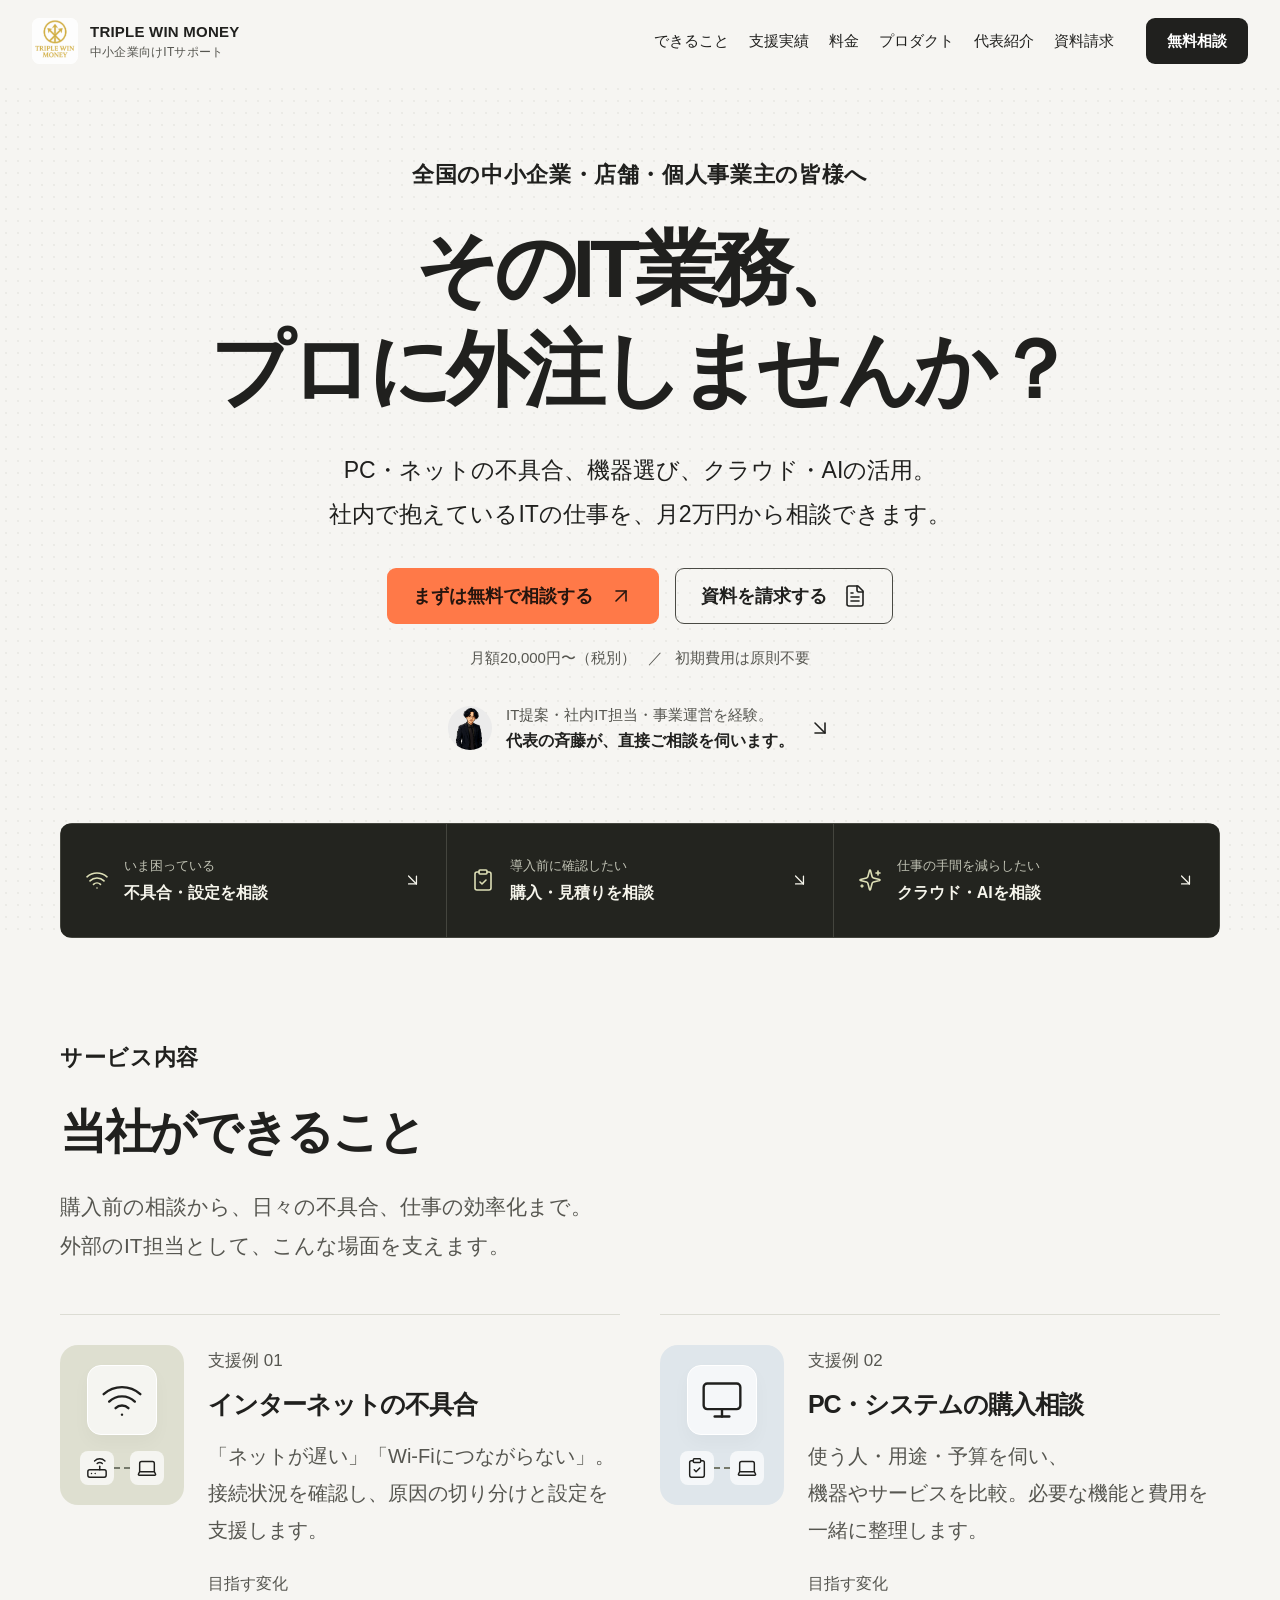
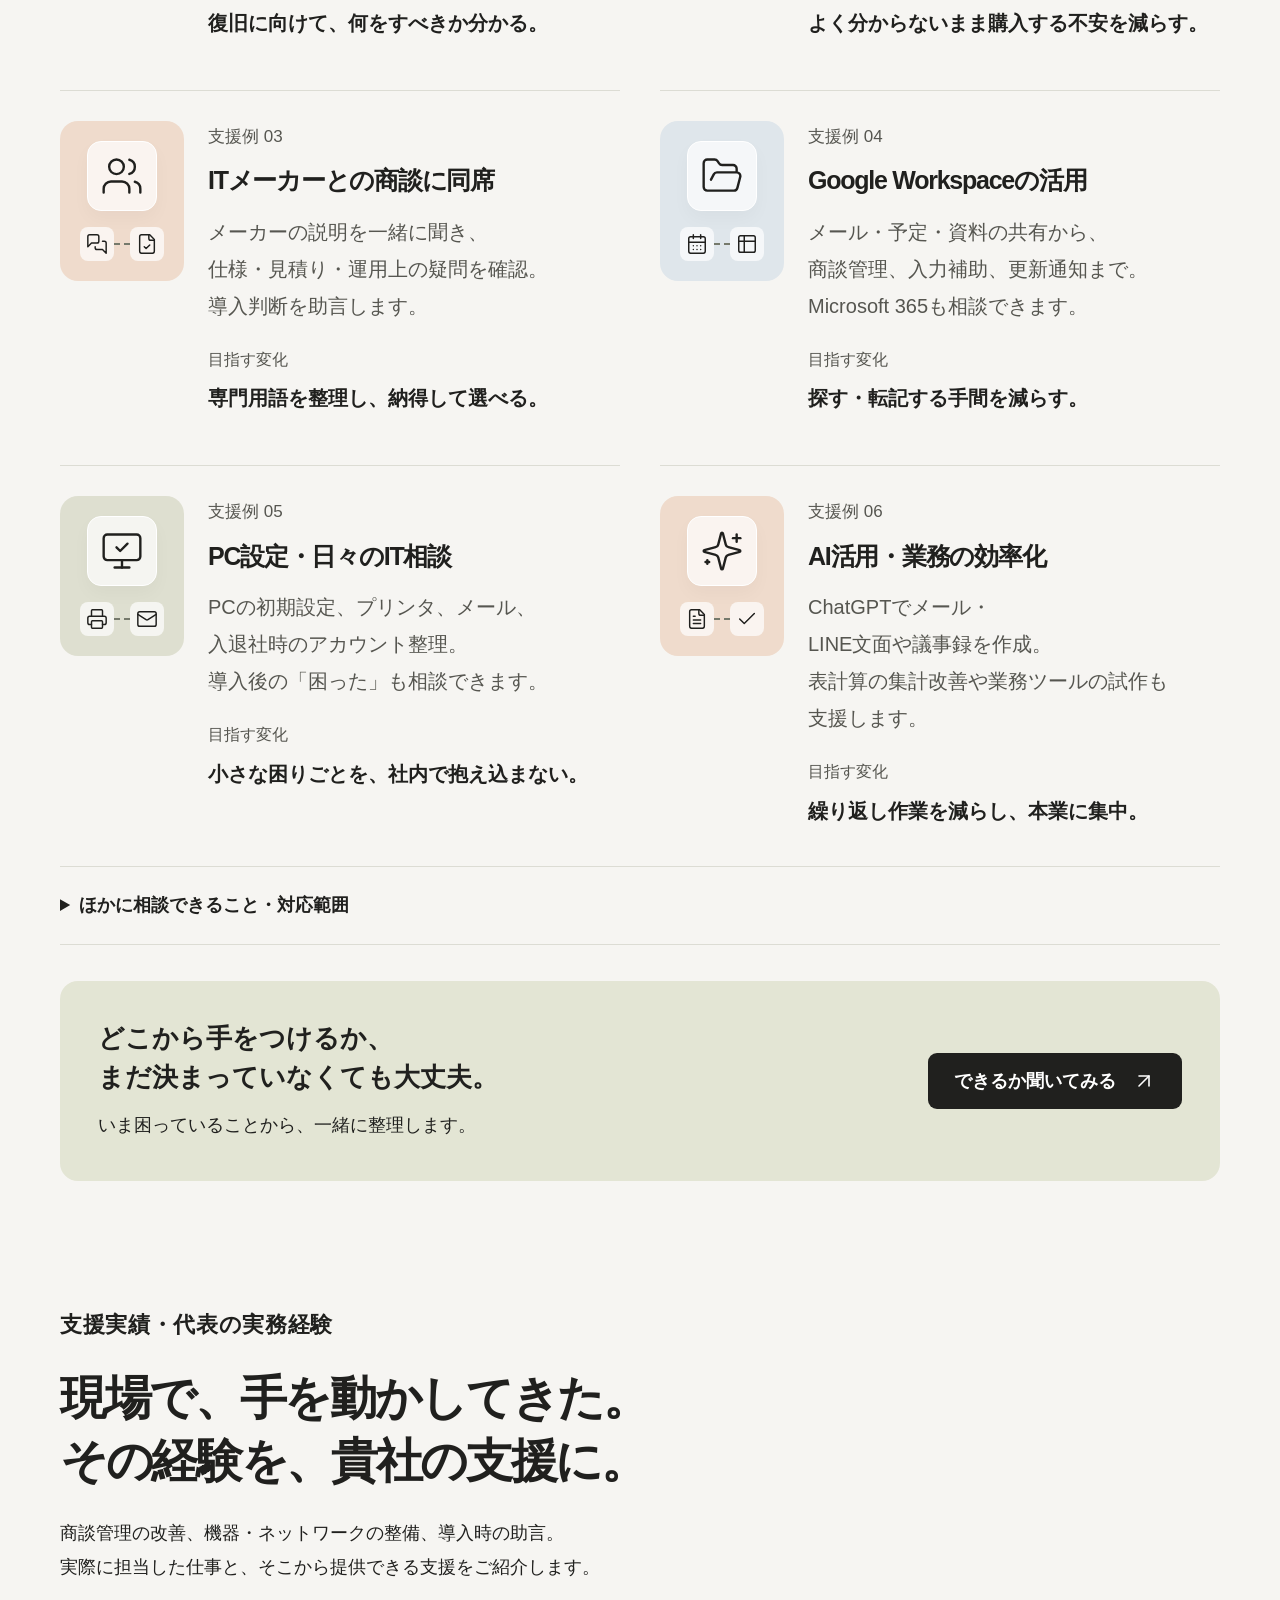
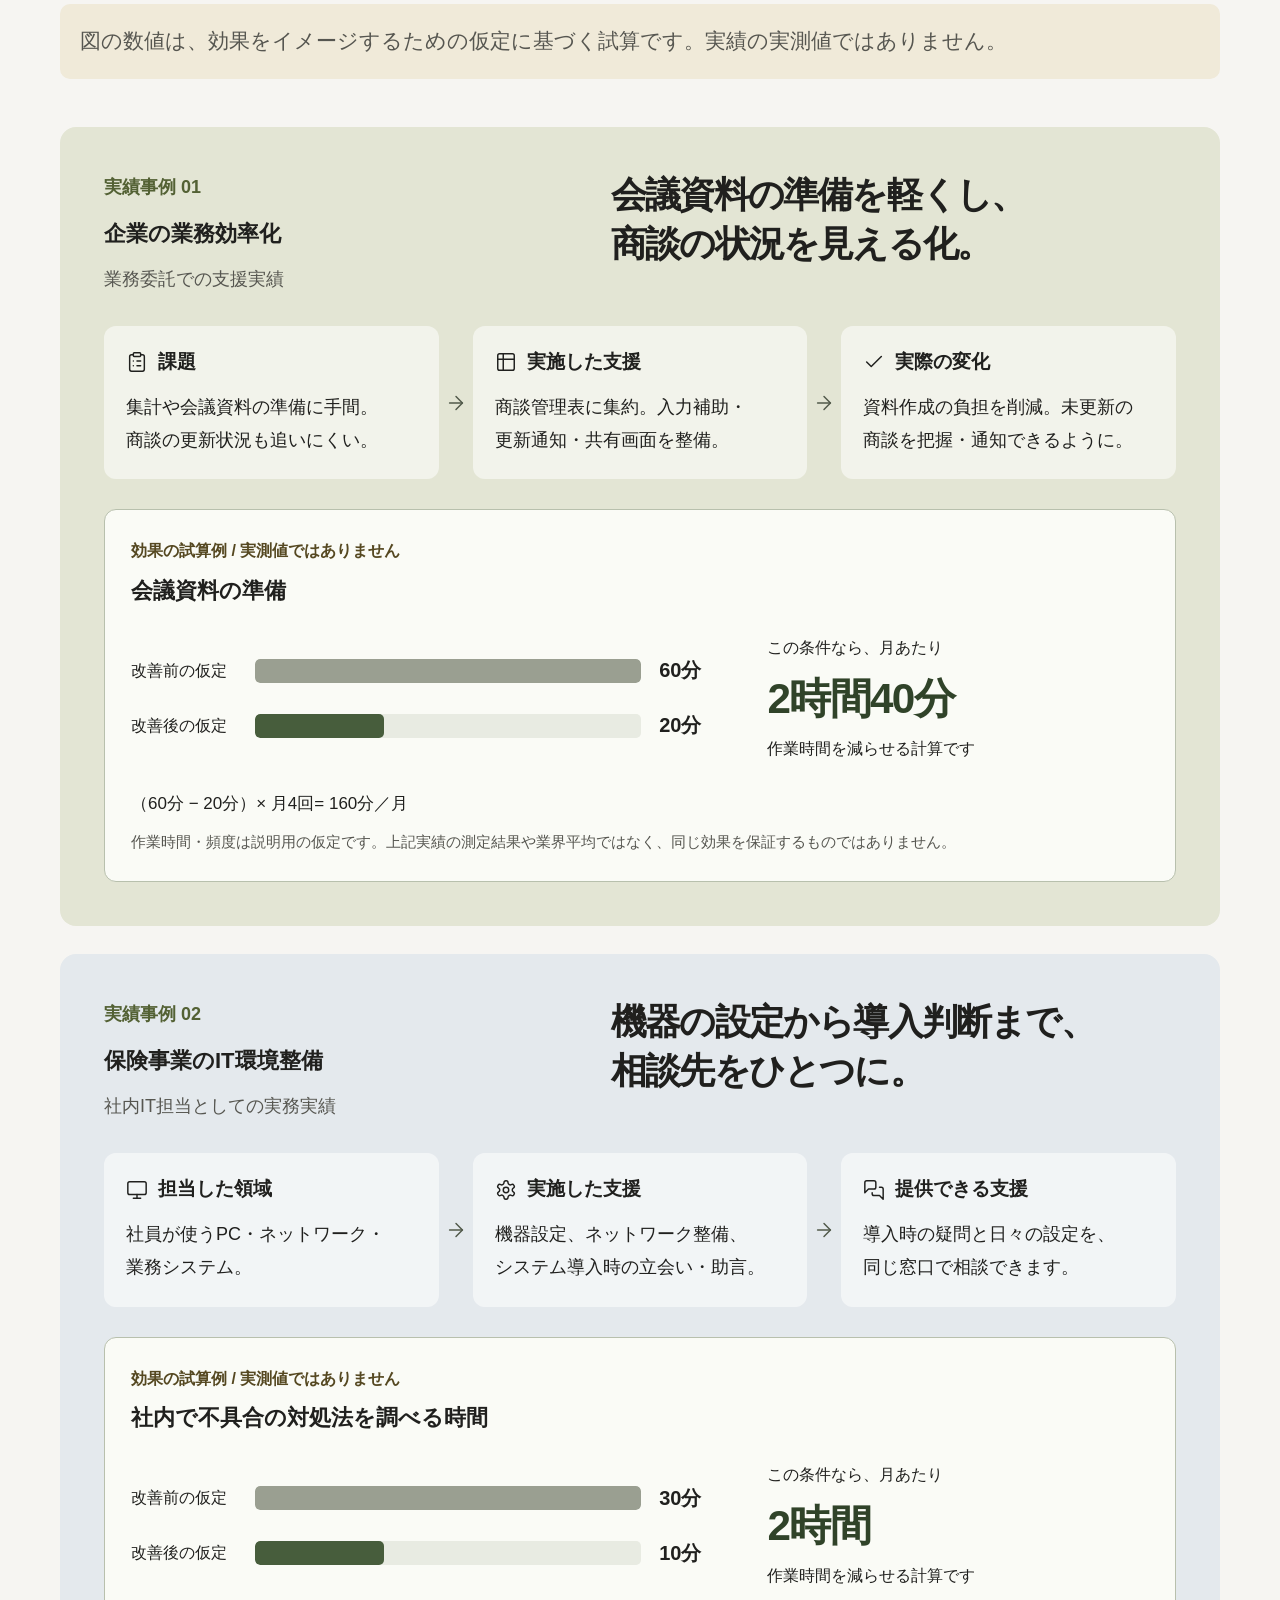
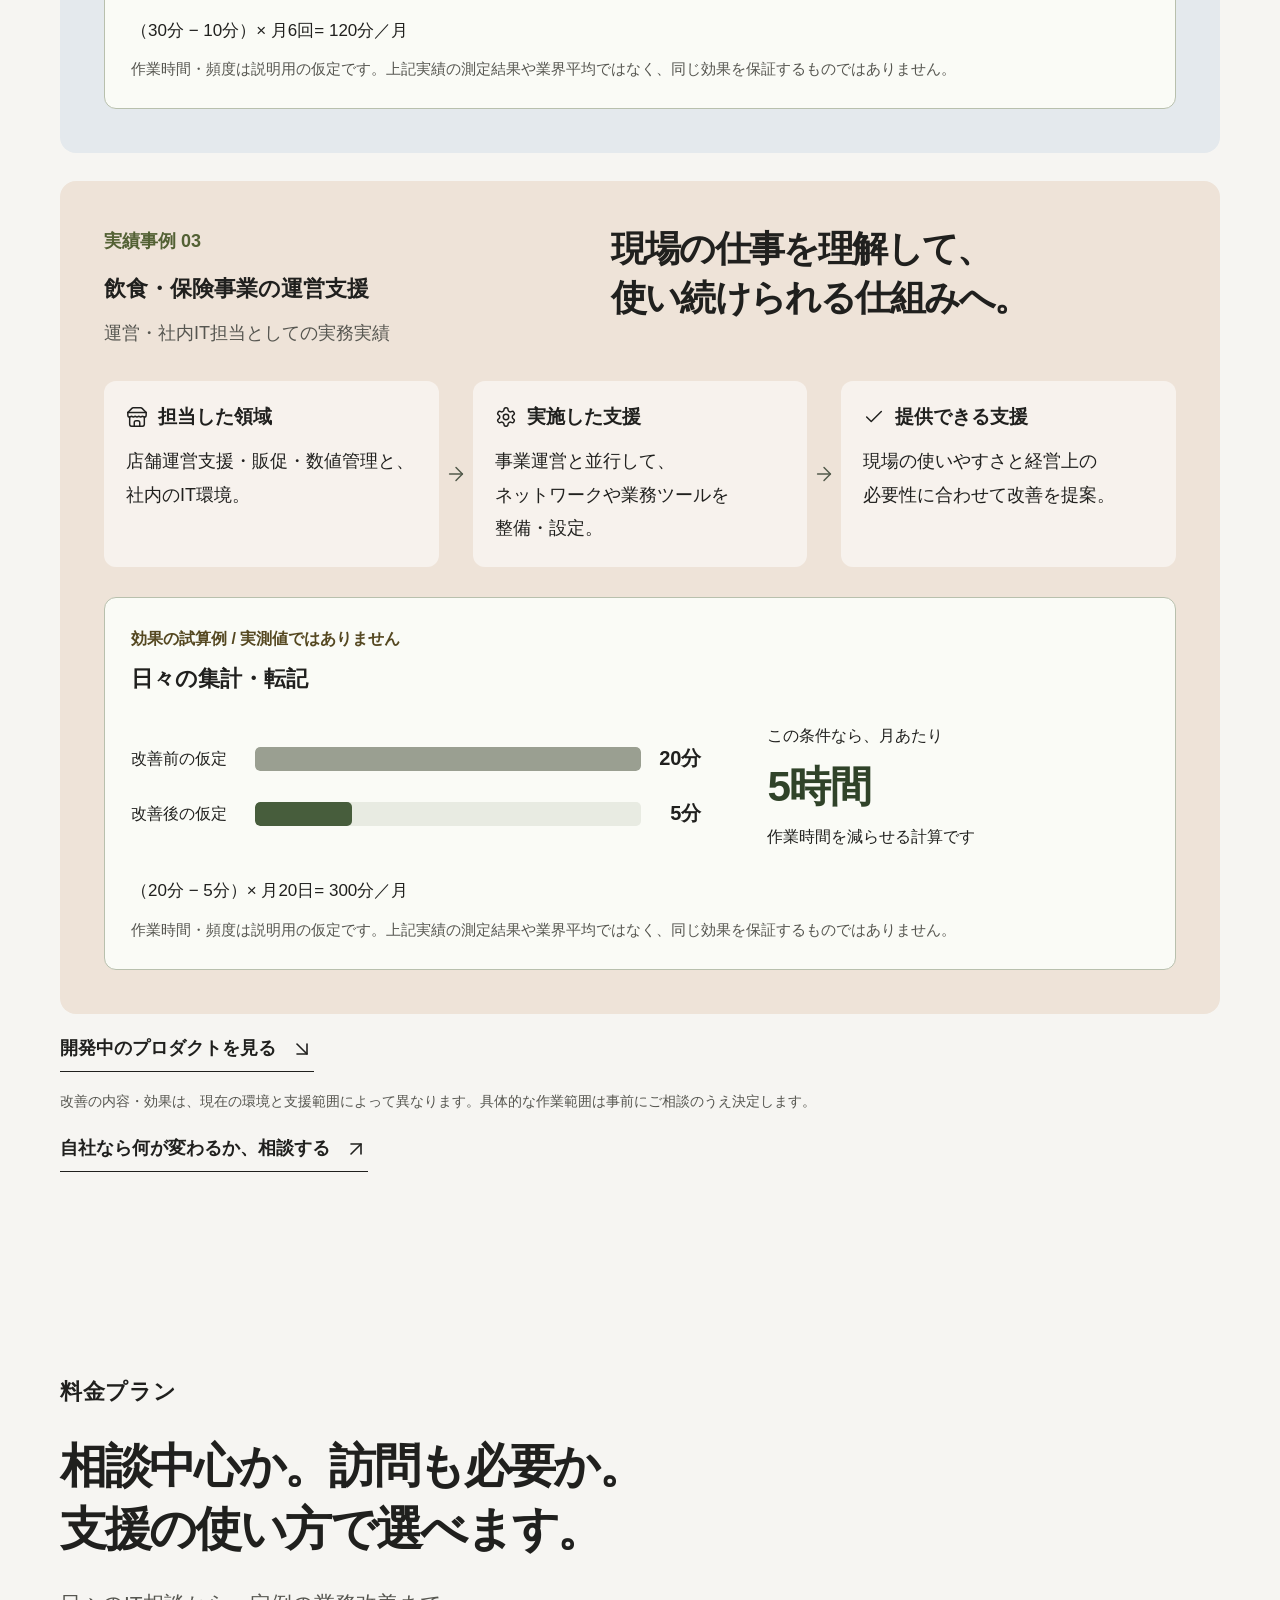
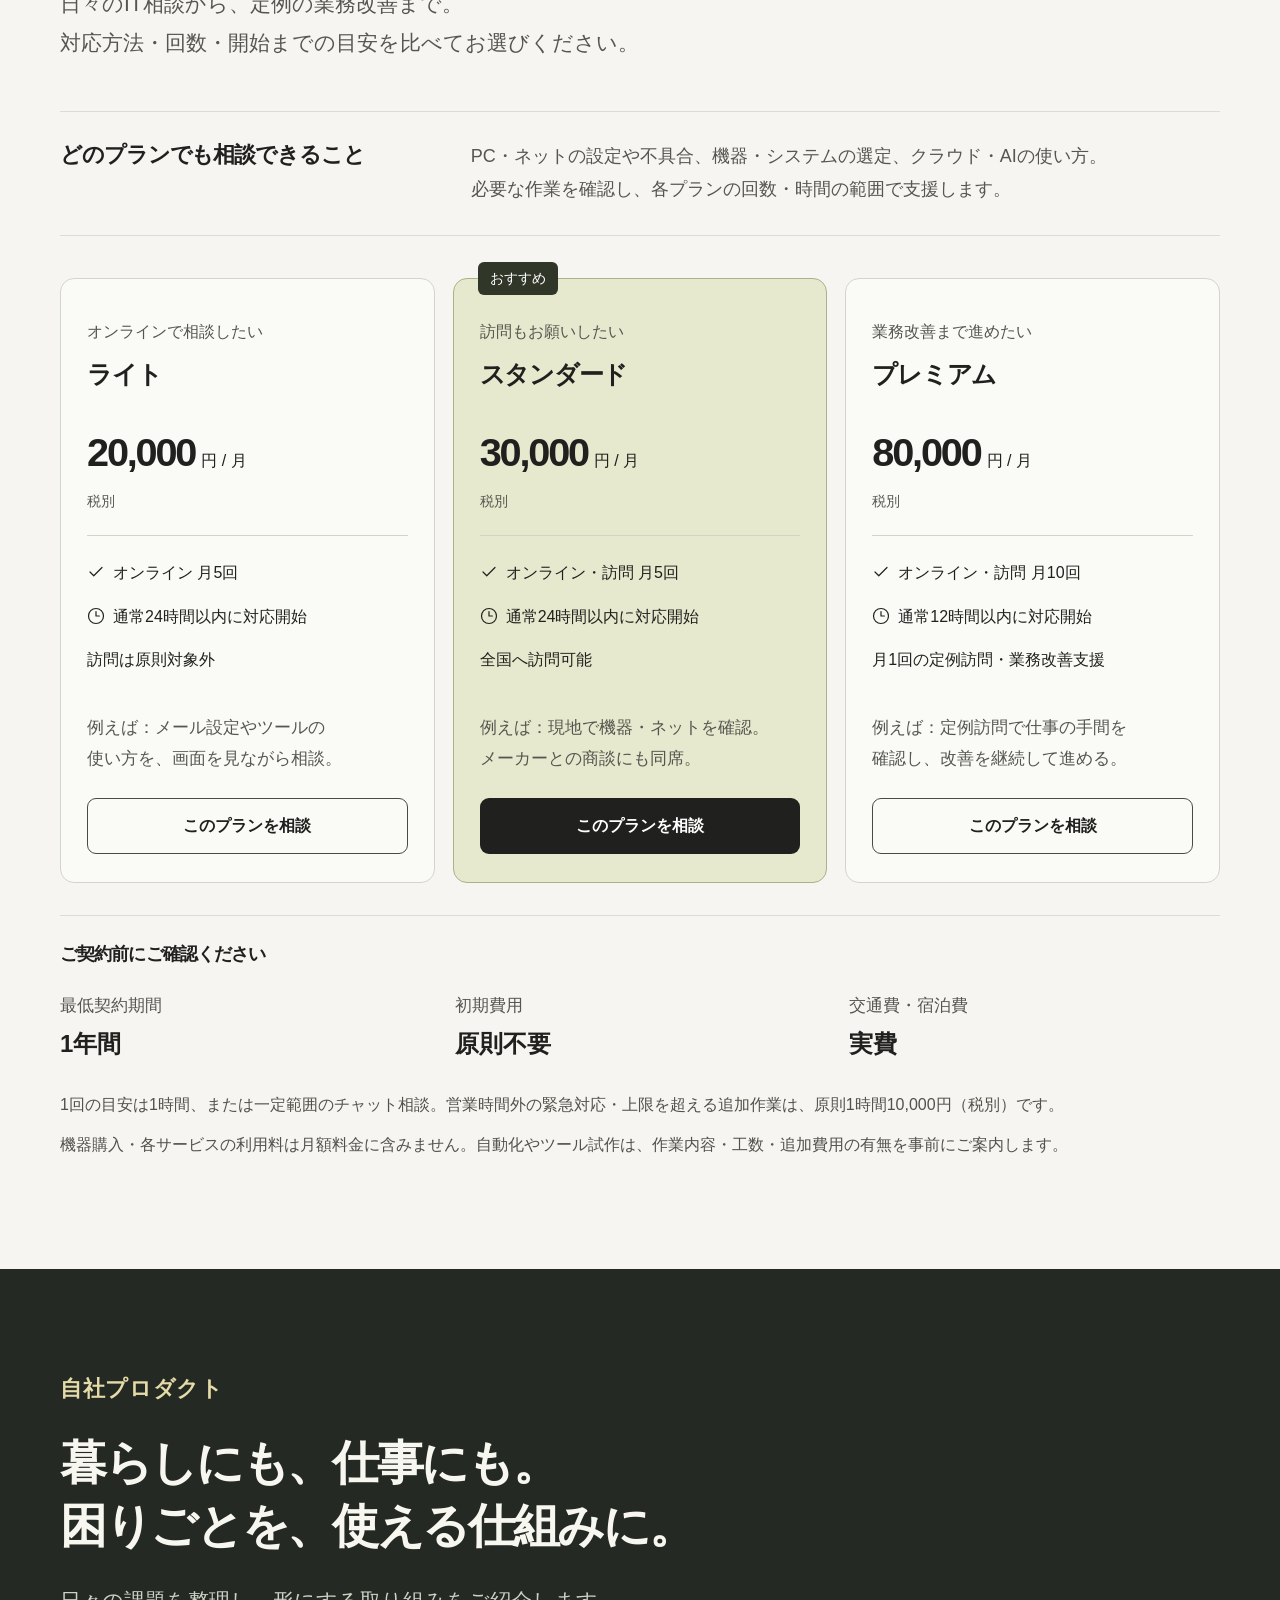
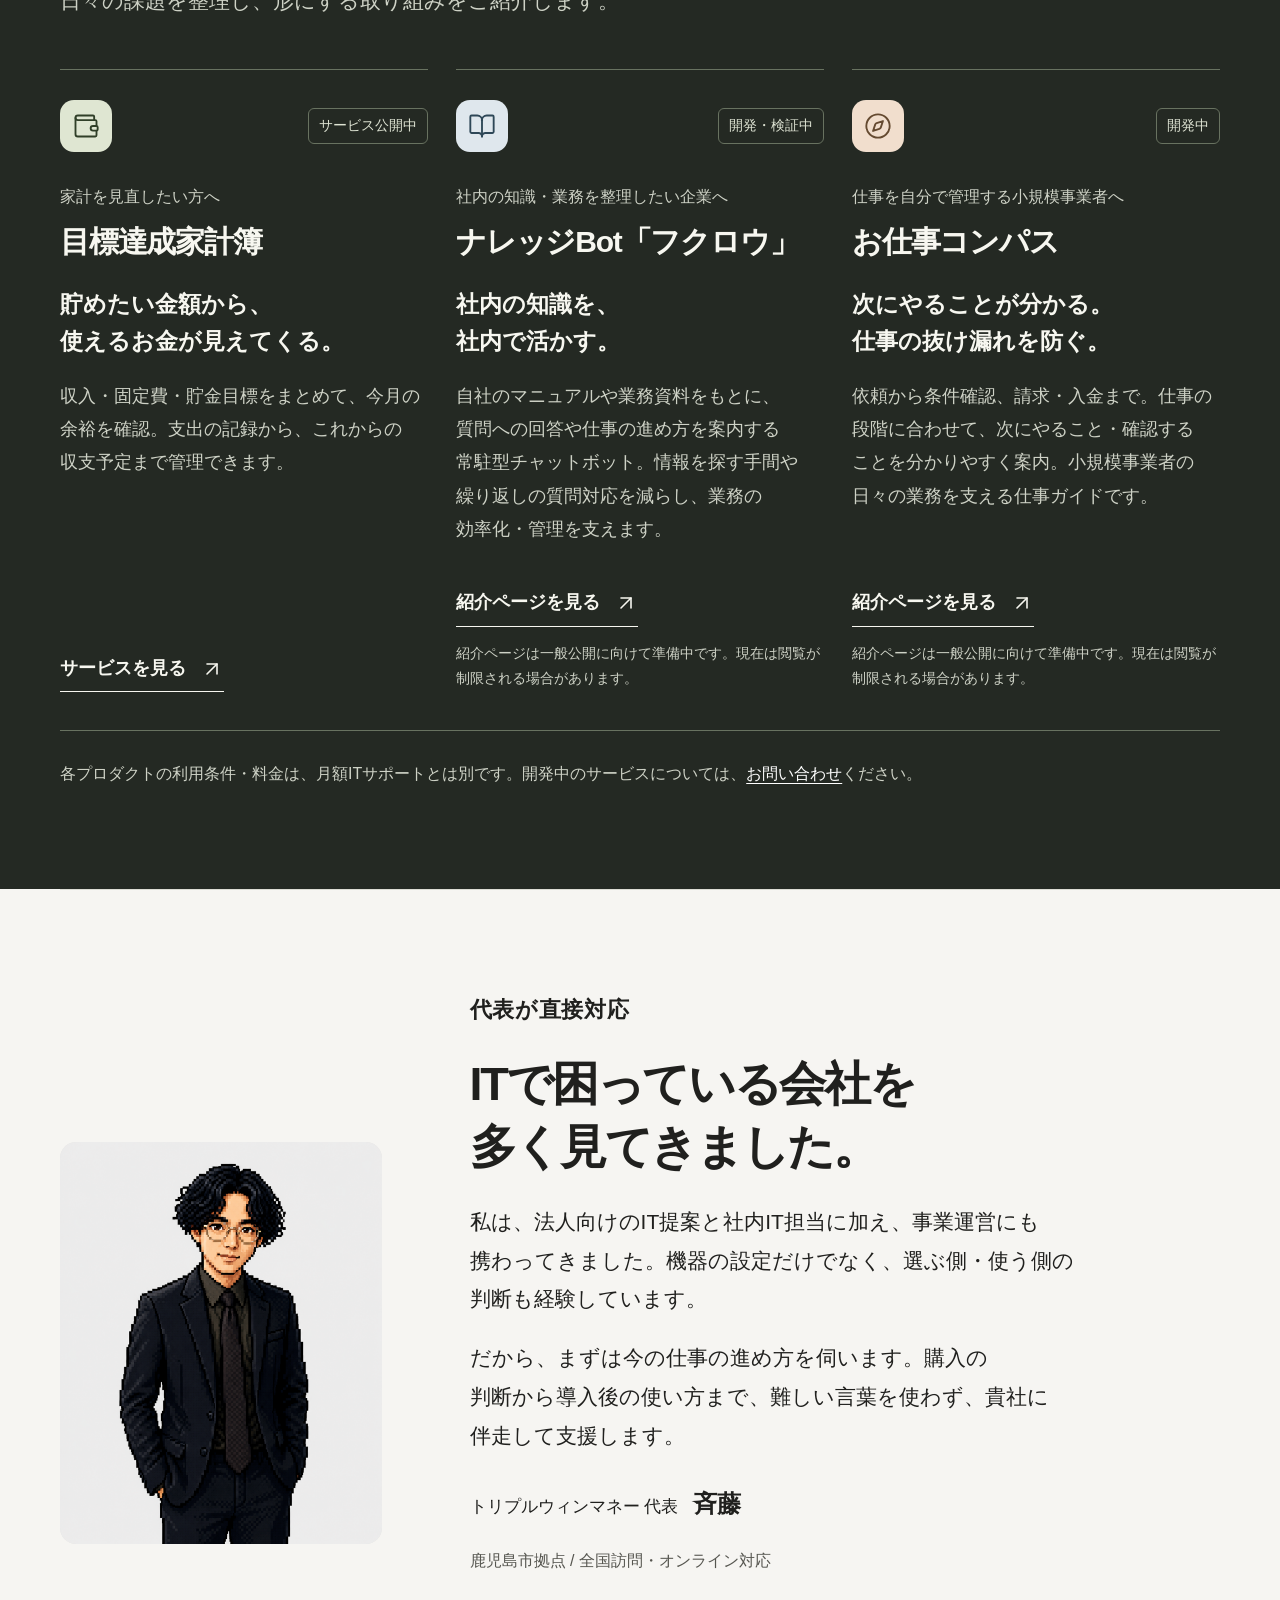
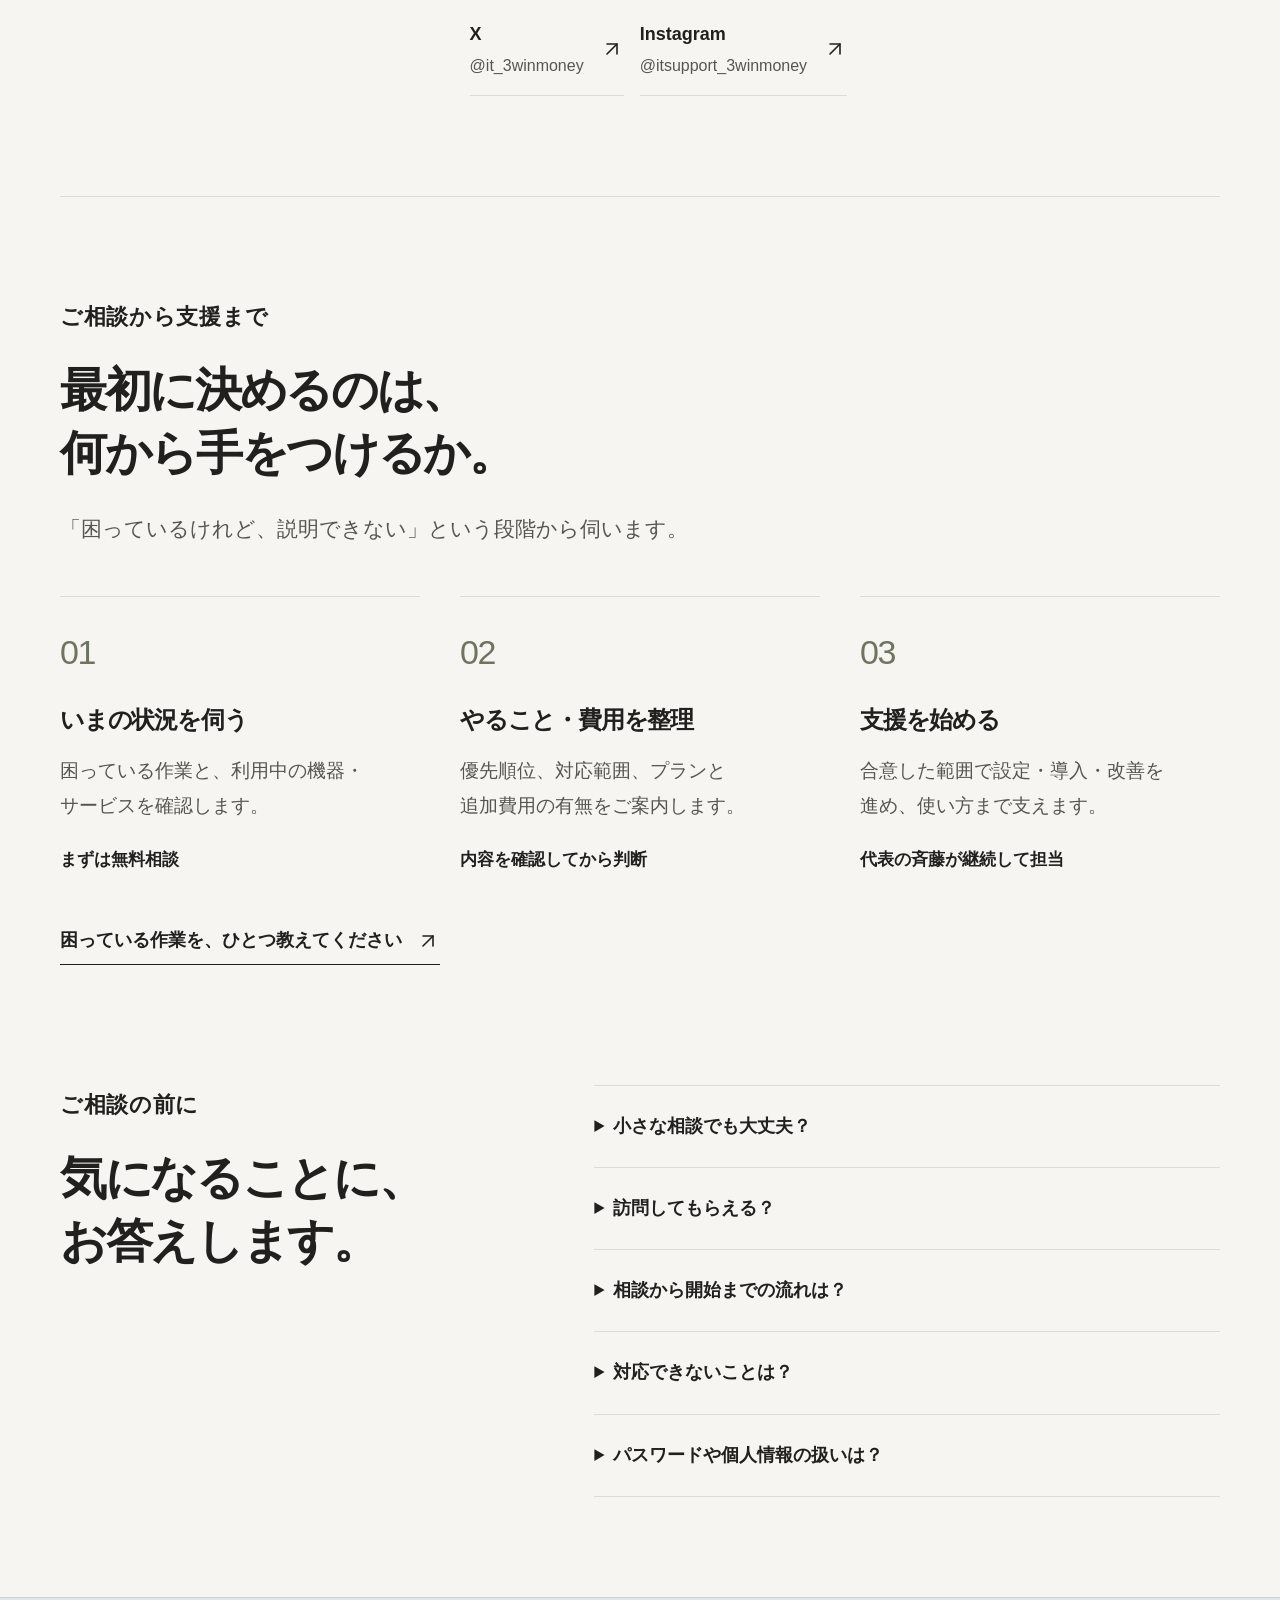
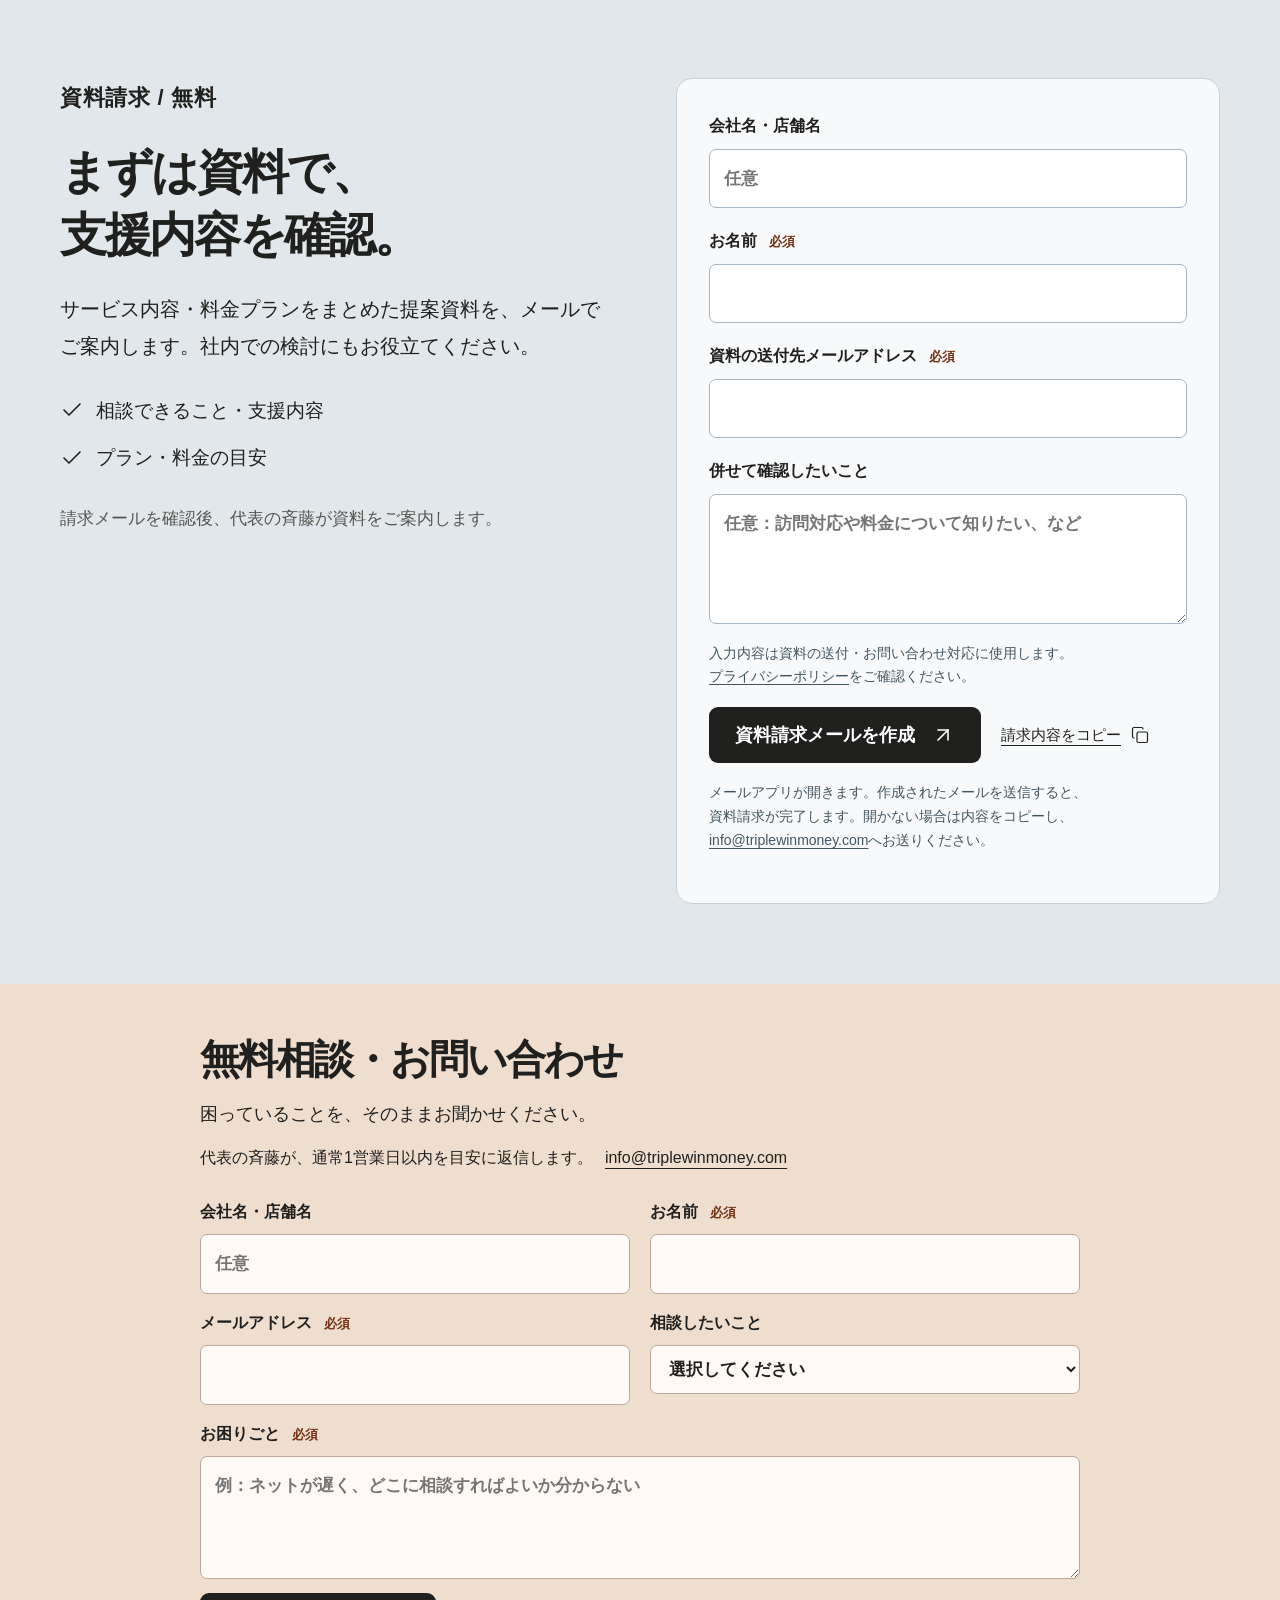
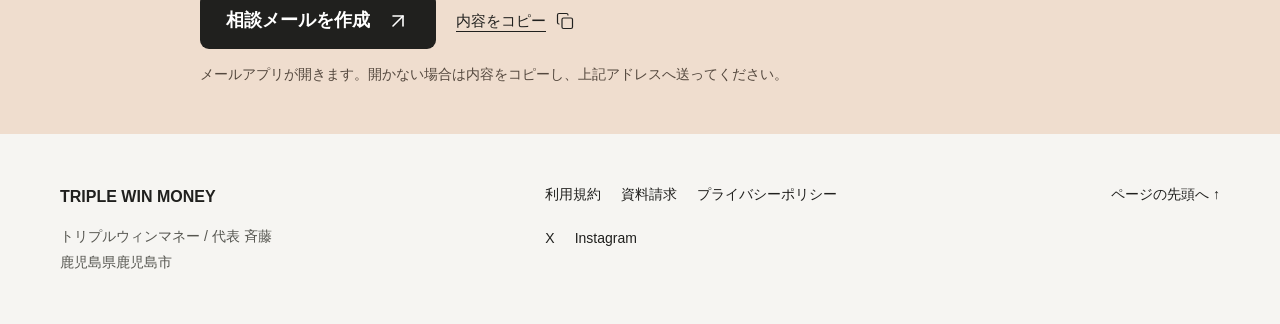
==== commit aa1296d8: "Update hero copy and add accessible one-shot typewriter motion" ====
--- a/index.html
+++ b/index.html
@@ -18,7 +18,7 @@
   <link rel="icon" href="./assets/logo-2026-gold.png" type="image/png">
   <link rel="apple-touch-icon" href="./assets/logo-2026-gold.png">
   <link rel="manifest" href="./site.webmanifest">
-  <link rel="stylesheet" href="./material.css?v=20261020">
+  <link rel="stylesheet" href="./material.css?v=20261028">
   <script type="application/ld+json">
   {
     "@context": "https://schema.org",
@@ -48,7 +48,7 @@
   <main id="main">
     <section class="hero" aria-labelledby="hero-title">
       <p class="eyebrow"><span class="phrase">全国の中小企業・店舗・</span><span class="phrase">個人事業主の皆様へ</span></p>
-      <h1 id="hero-title">そのIT業務、<br><span>外注しませんか？</span></h1>
+      <h1 id="hero-title" class="typewriter" aria-label="そのIT業務、プロに外注しませんか？"><span class="typewriter-line" aria-hidden="true"><span class="typewriter-phrase">そのIT業務、</span></span><br><span class="typewriter-line" aria-hidden="true"><span class="typewriter-phrase">プロに</span><span class="typewriter-phrase">外注しませんか？</span></span></h1>
       <p class="hero-description"><span class="phrase">PC・ネットの不具合、</span><span class="phrase">機器選び、</span><span class="phrase">クラウド・AIの活用。</span><br><span class="phrase">社内で抱えているITの仕事を、</span><span class="phrase">月2万円から相談できます。</span></p>
       <div class="hero-actions"><a class="button button-primary" href="#contact">まずは無料で相談する<i data-lucide="arrow-up-right" aria-hidden="true"></i></a><a class="button button-outline" href="#documents">資料を請求する<i data-lucide="file-text" aria-hidden="true"></i></a></div>
       <p class="hero-note">月額20,000円〜（税別）<span>／</span>初期費用は原則不要</p>
@@ -261,6 +261,6 @@
   </main>
   <footer class="site-footer"><div><strong>TRIPLE WIN MONEY</strong><p>トリプルウィンマネー / 代表 斉藤<br>鹿児島県鹿児島市</p></div><div class="footer-links"><nav aria-label="公開資料"><a href="./assets/terms.pdf" target="_blank" rel="noopener noreferrer">利用規約</a><a href="#documents">資料請求</a><a href="./privacy.html">プライバシーポリシー</a></nav><nav aria-label="SNSリンク"><a href="https://x.com/it_3winmoney" target="_blank" rel="noopener noreferrer">X<span class="visually-hidden">（新しいタブで開きます）</span></a><a href="https://www.instagram.com/itsupport_3winmoney/" target="_blank" rel="noopener noreferrer">Instagram<span class="visually-hidden">（新しいタブで開きます）</span></a></nav></div><a href="#top">ページの先頭へ ↑</a></footer>
   <script src="./assets/lucide.min.js?v=20261020"></script>
-  <script src="./script.js?v=20261020"></script>
+  <script src="./script.js?v=20261028"></script>
 </body>
 </html>
--- a/material.css
+++ b/material.css
@@ -52,6 +52,12 @@
 .eyebrow { margin-bottom: 22px; font-size: 22px; font-weight: 700; letter-spacing: .03em; }
 .hero h1 { font-size: clamp(46px, 6.4vw, 86px); line-height: 1.24; letter-spacing: -.065em; margin-bottom: 28px; }
 .hero h1 span { display: inline-block; }
+.hero h1 .typewriter-line { display: inline; }
+.hero h1 .typewriter-phrase { white-space: nowrap; }
+.typewriter-char { position: relative; }
+.typewriter.is-typing .typewriter-char { opacity: 0; }
+.typewriter.is-typing .typewriter-char.is-revealed { opacity: 1; }
+.typewriter-char.is-cursor::after { content: ""; position: absolute; right: -.08em; top: .12em; height: .9em; border-right: 2px solid currentColor; }
 .hero-description { margin: 0 auto 32px; font-size: clamp(18px, 1.9vw, 23px); line-height: 1.9; padding-inline: 20px; }
 .hero-actions { display: flex; flex-wrap: wrap; justify-content: center; gap: 16px; }
 .hero-note { font-size: 15px; color: var(--muted); margin-top: 20px; }
@@ -329,6 +335,7 @@
   .header-cta { font-size: 13px; min-height: 44px; padding: 10px 14px; }
   .hero { padding-top: 50px; }
   .hero h1 { font-size: clamp(36px, 7.7vw, 60px); letter-spacing: -.06em; }
+  .hero h1 .typewriter-line:last-of-type { font-size: clamp(25px, 7.2vw, 56px); }
   .hero .eyebrow { font-size: 16px; padding-inline: 16px; }
   .hero-description { font-size: 18px; max-width: 30em; }
   .hero-description br { display: block; }
@@ -437,4 +444,6 @@
   html { scroll-behavior: auto; }
   *, *::before, *::after { transition: none !important; animation: none !important; }
   .reveal-ready [data-reveal] { opacity: 1; transform: none; }
-}
+  .typewriter.is-typing .typewriter-char { opacity: 1; }
+  .typewriter-char.is-cursor::after { display: none; }
+}
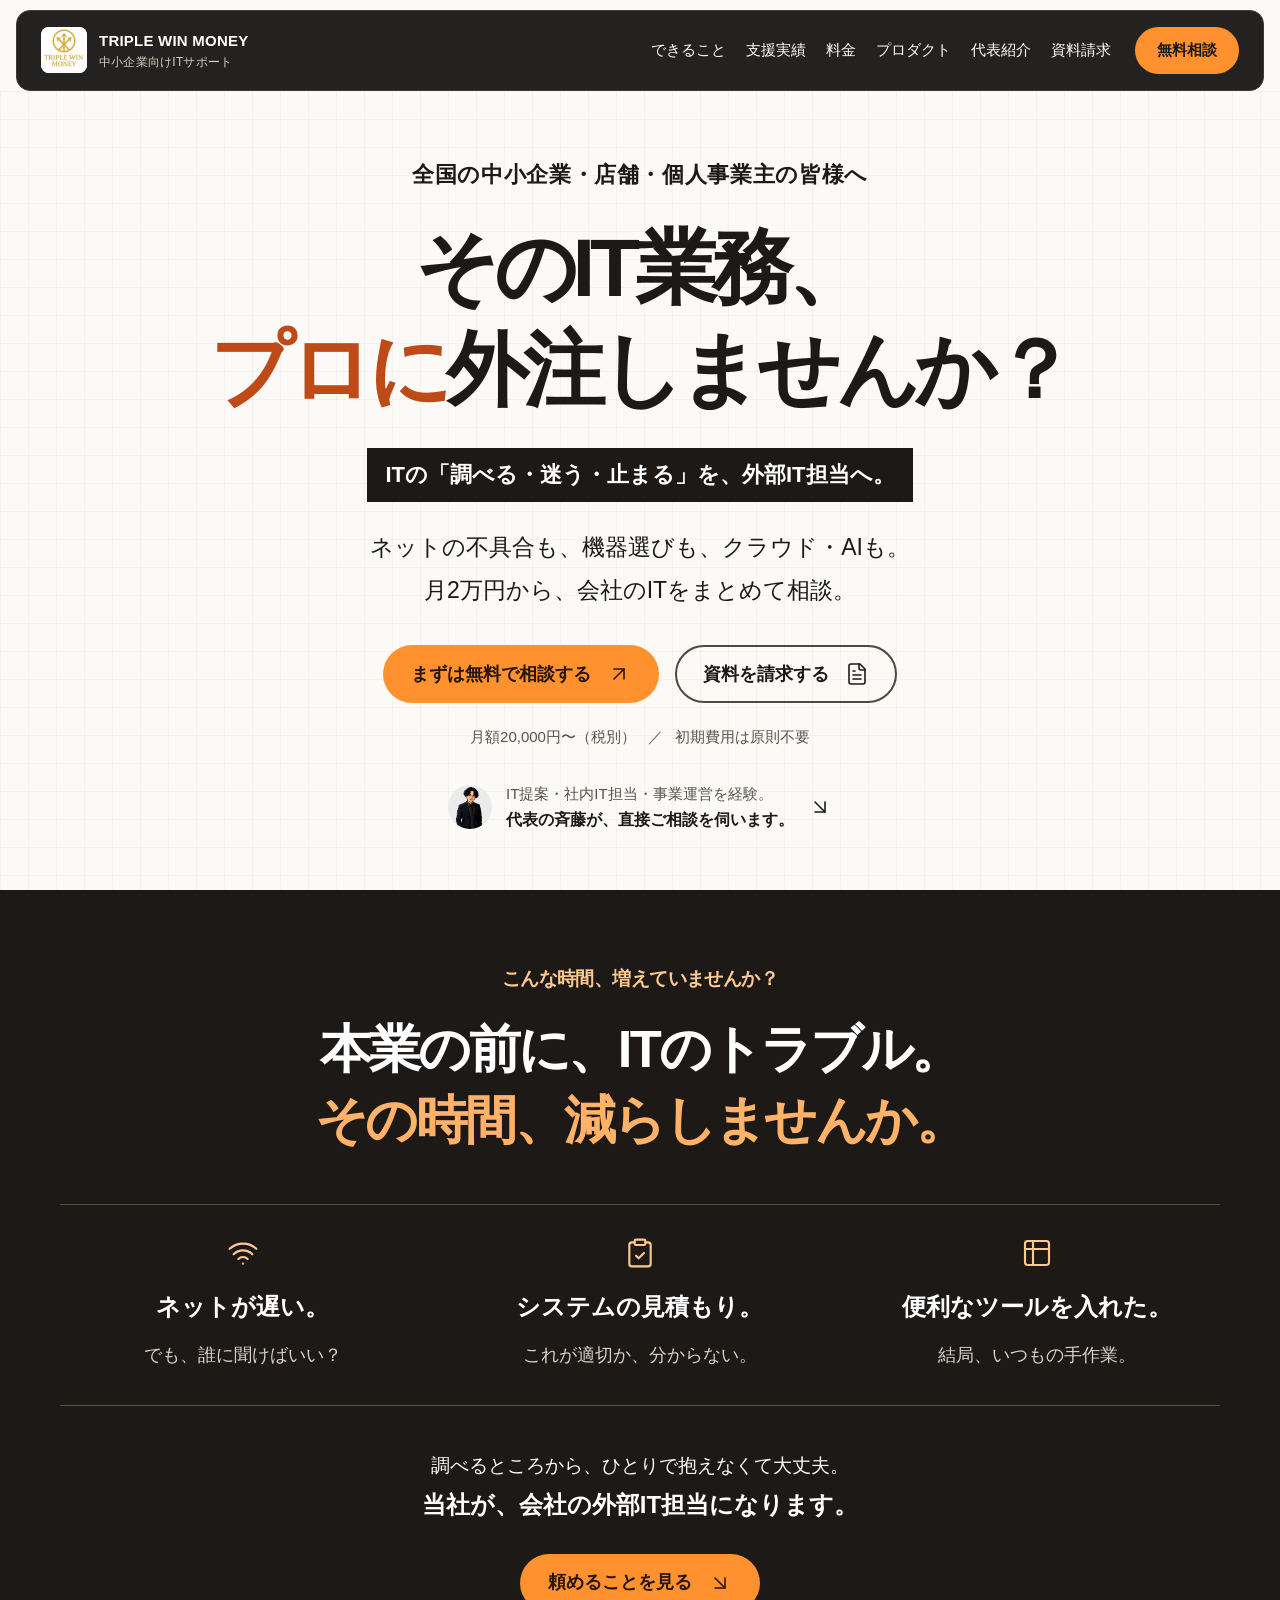
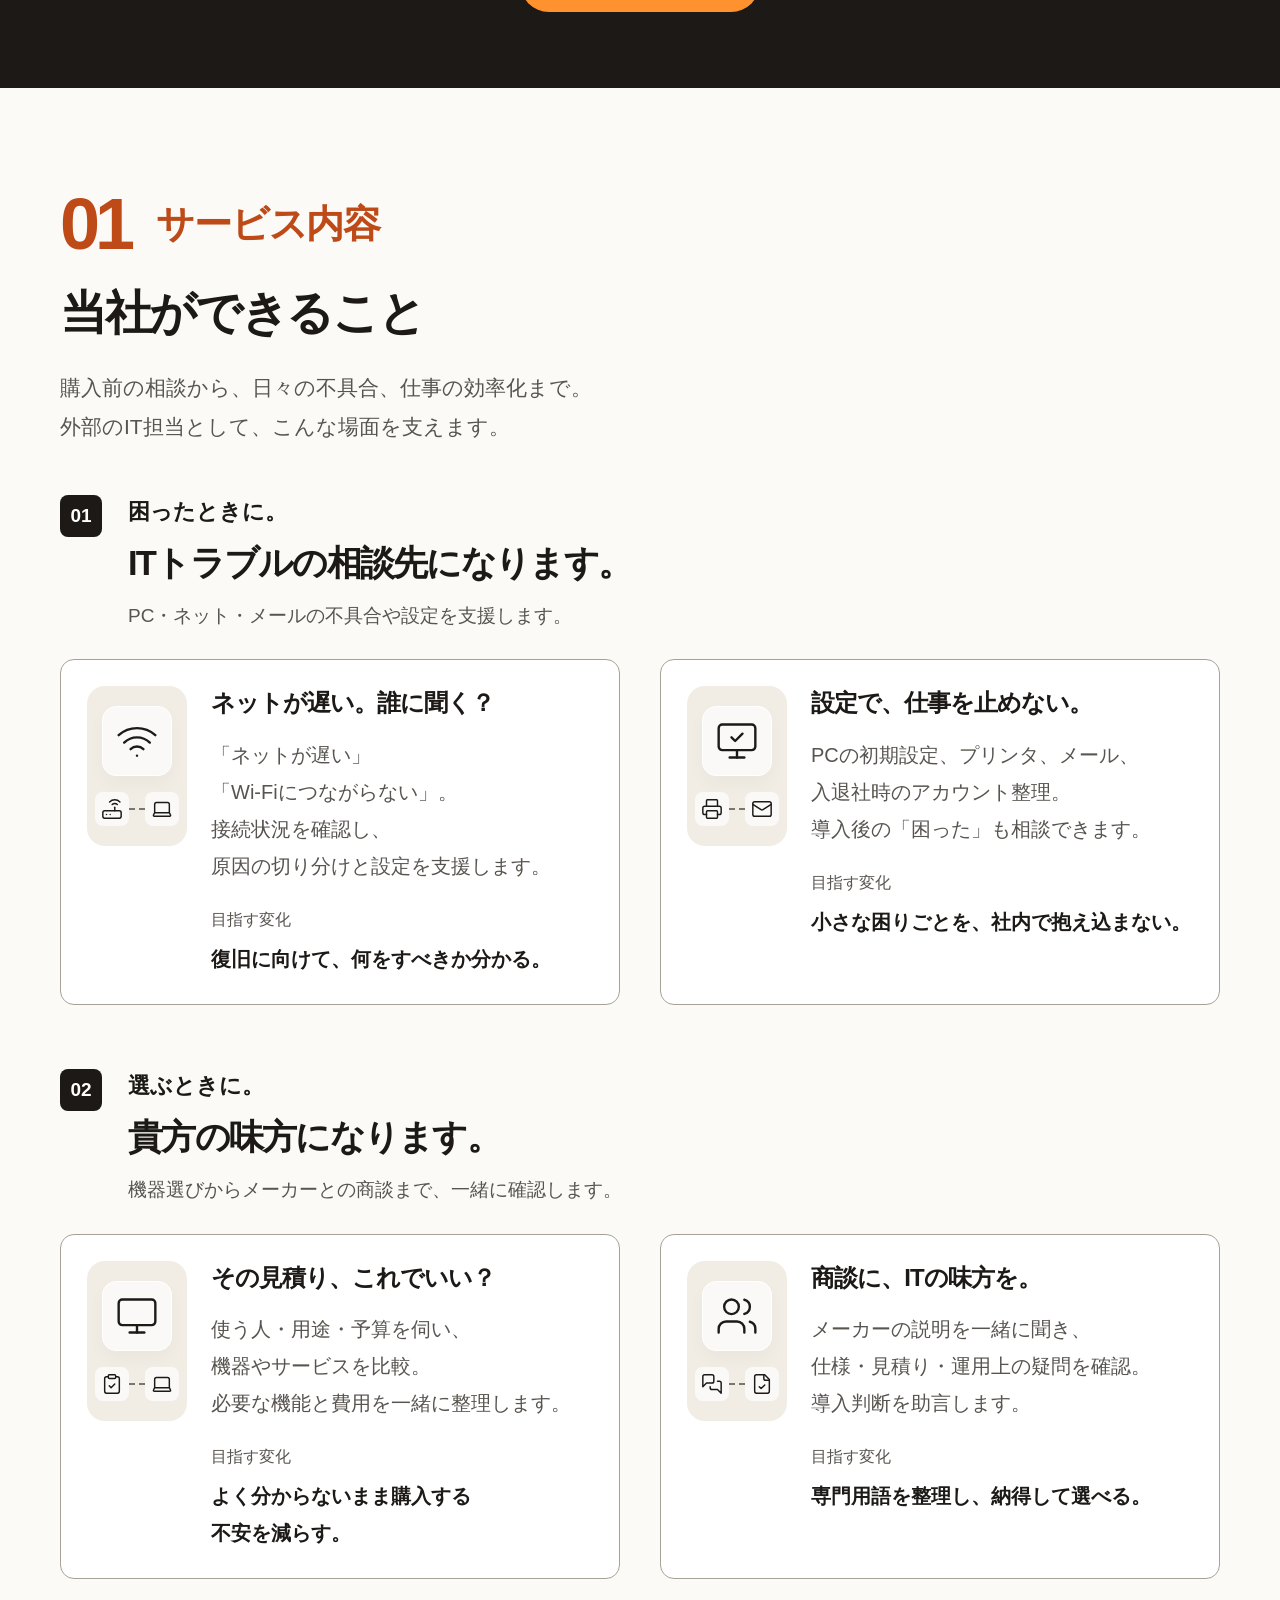
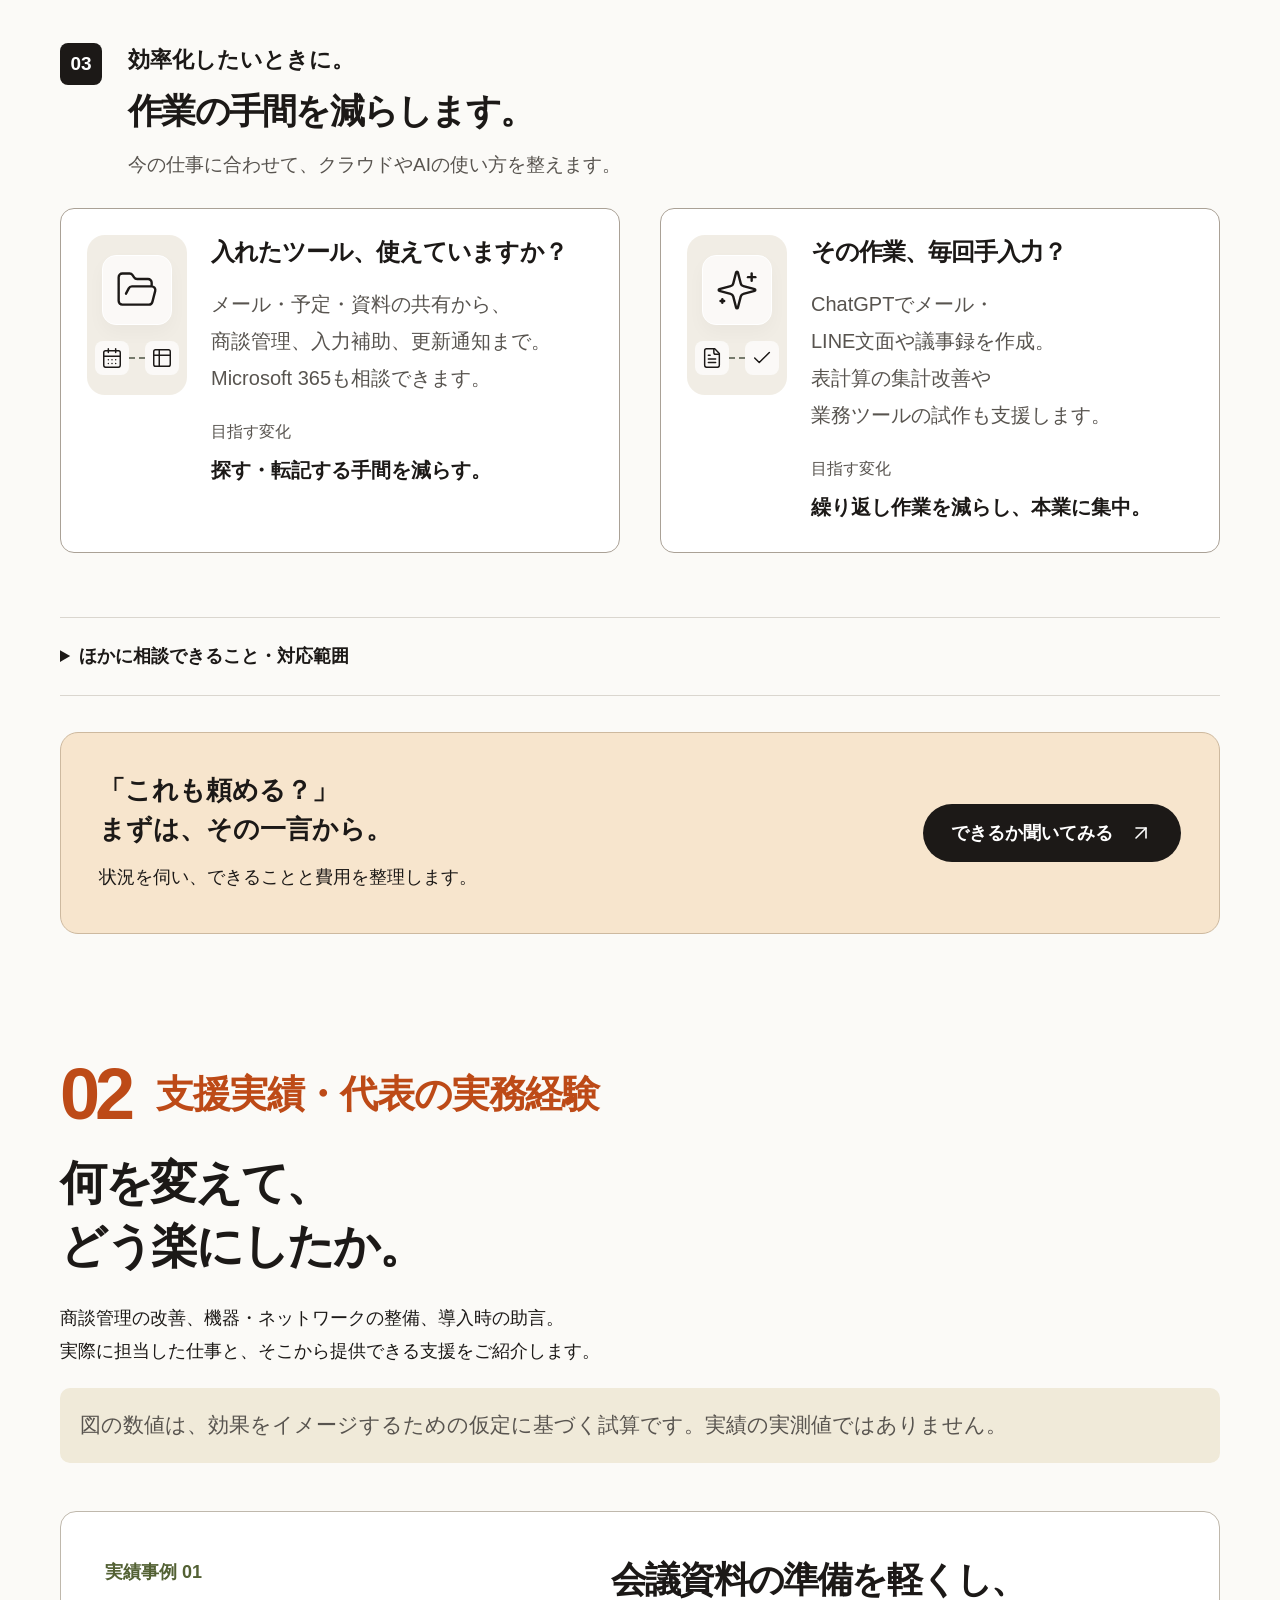
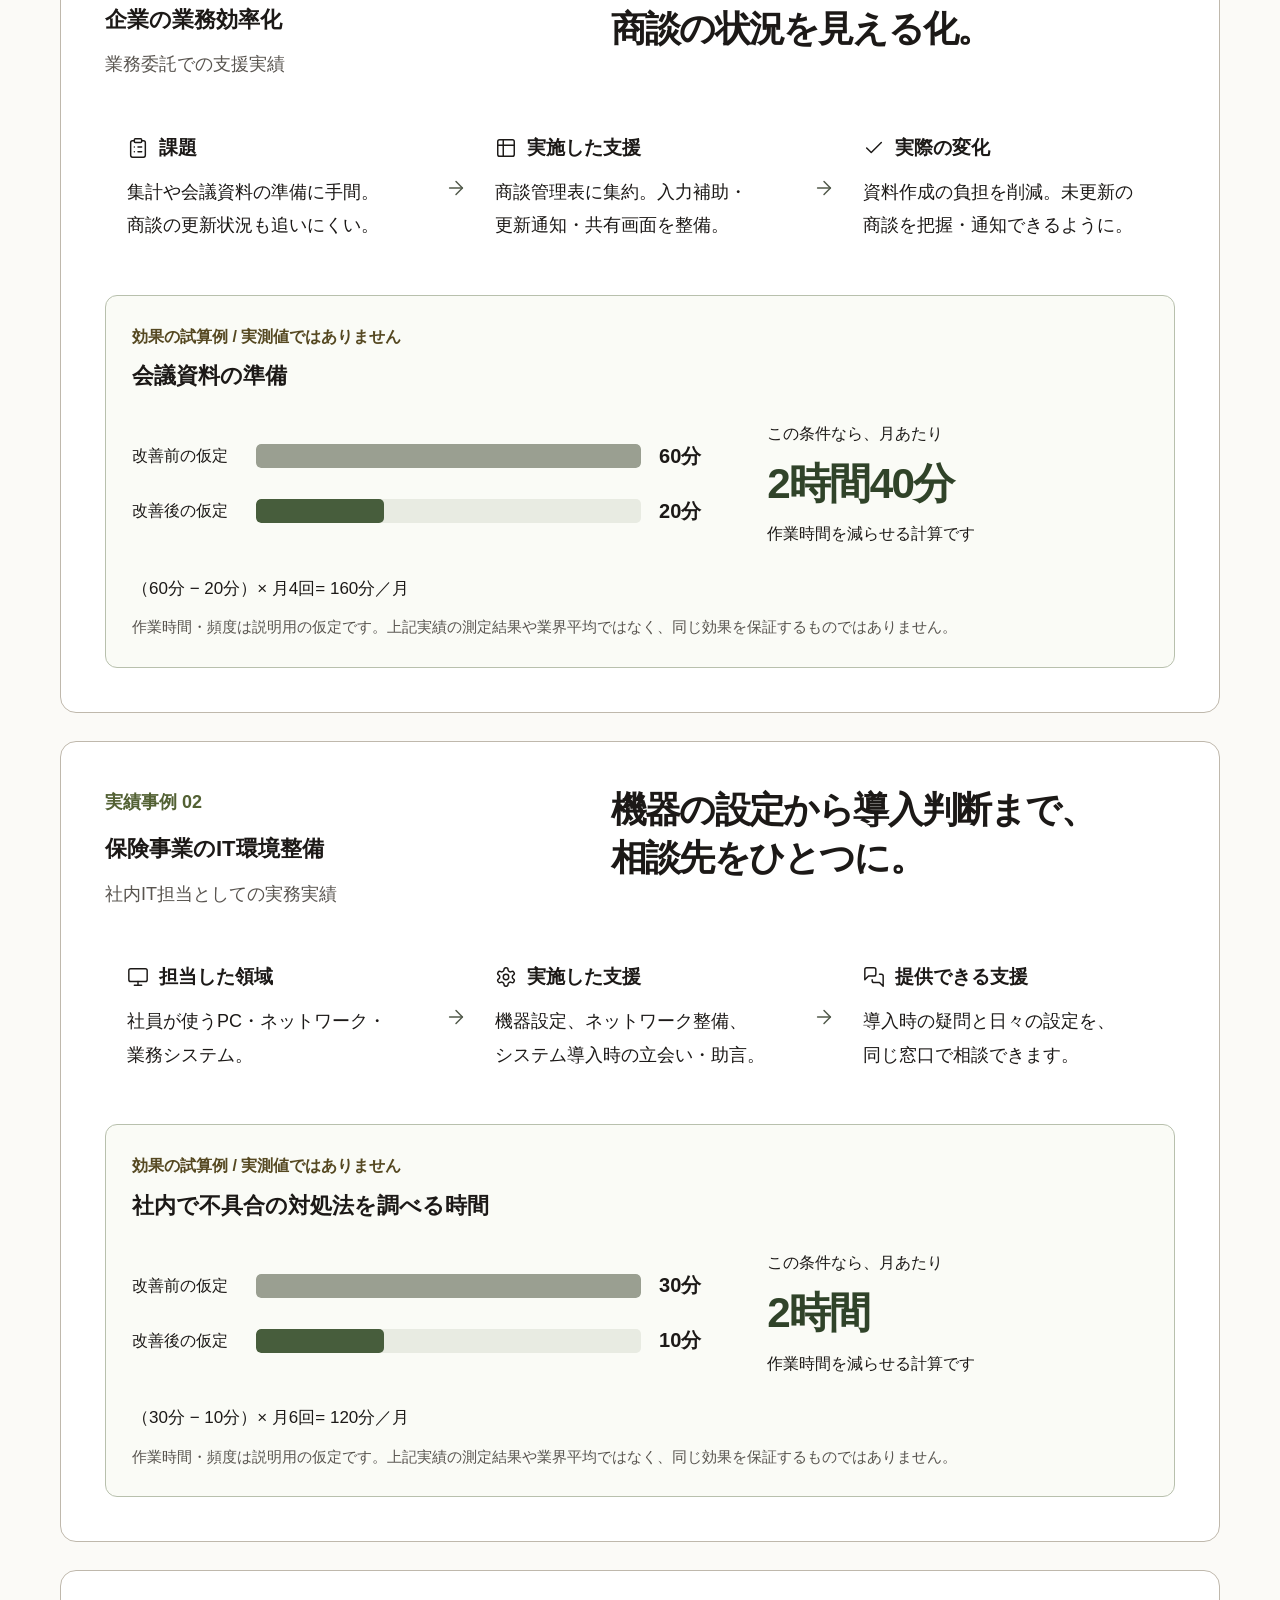
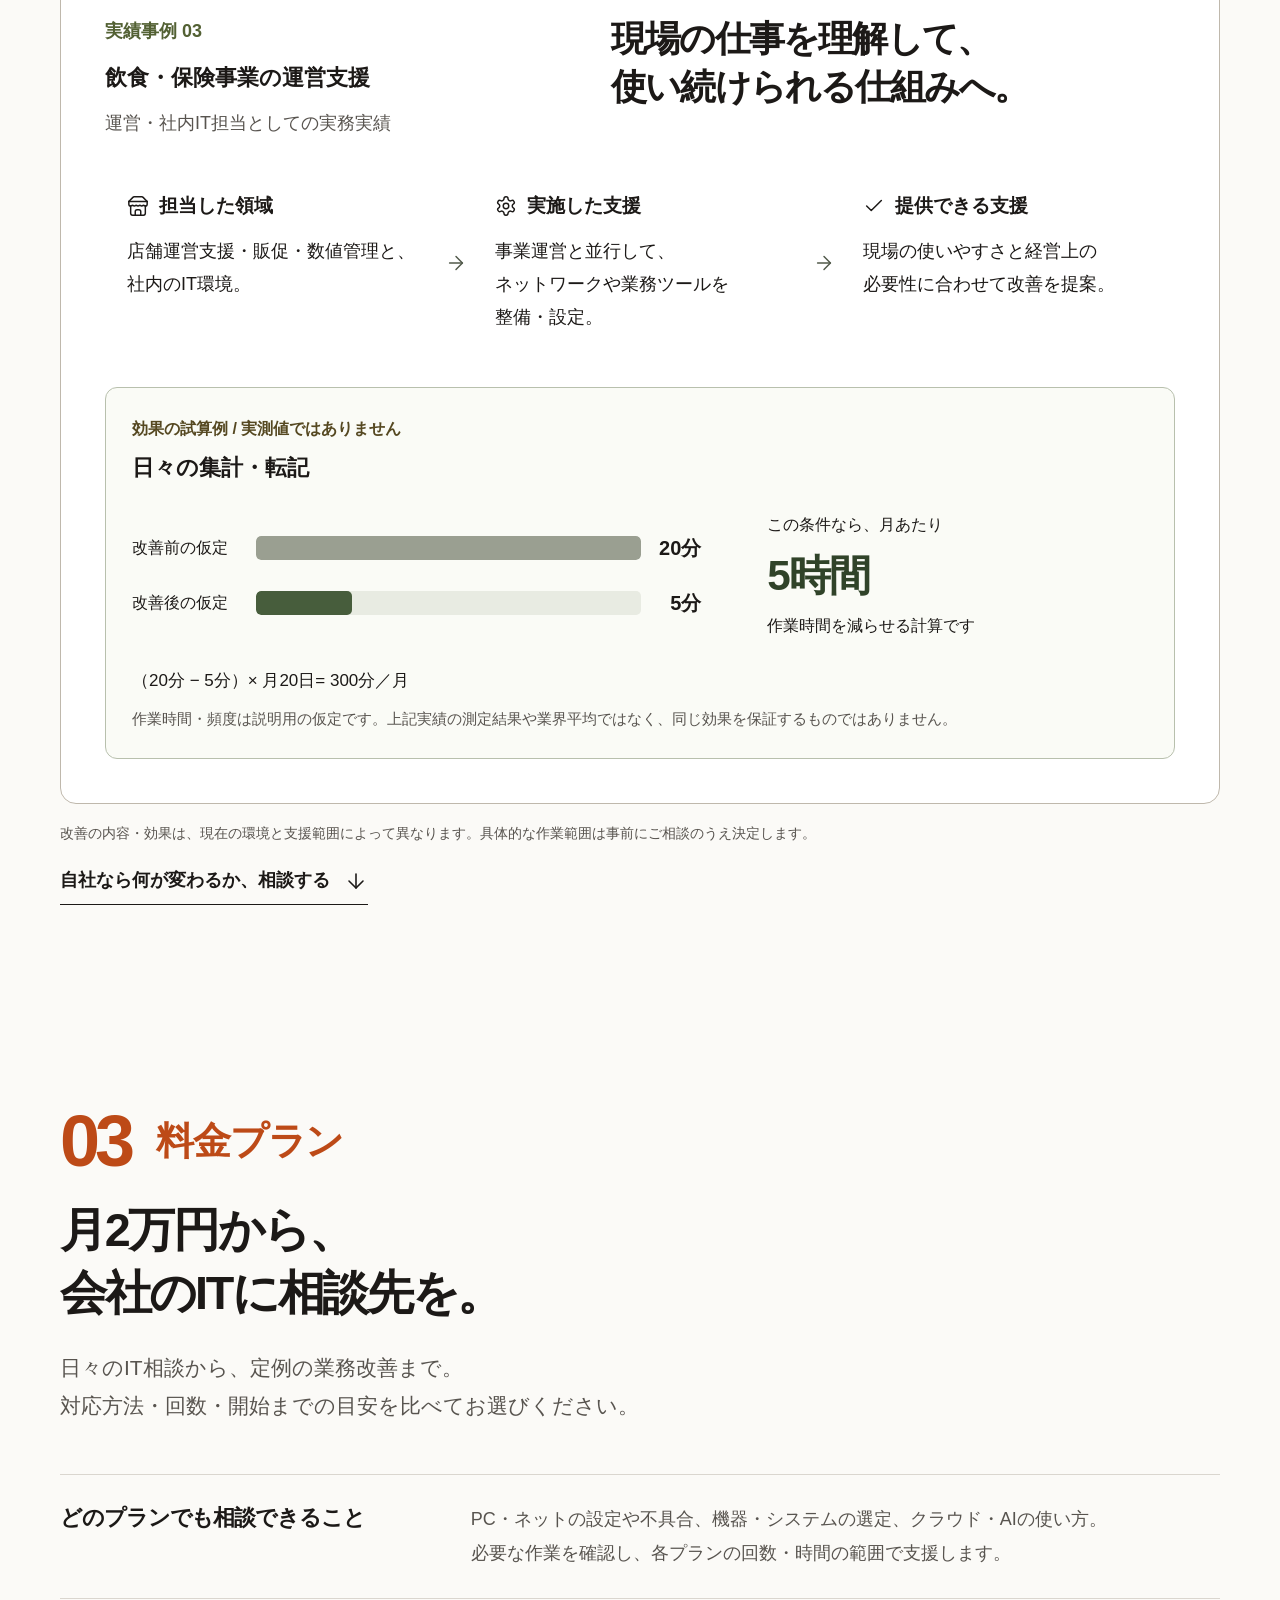
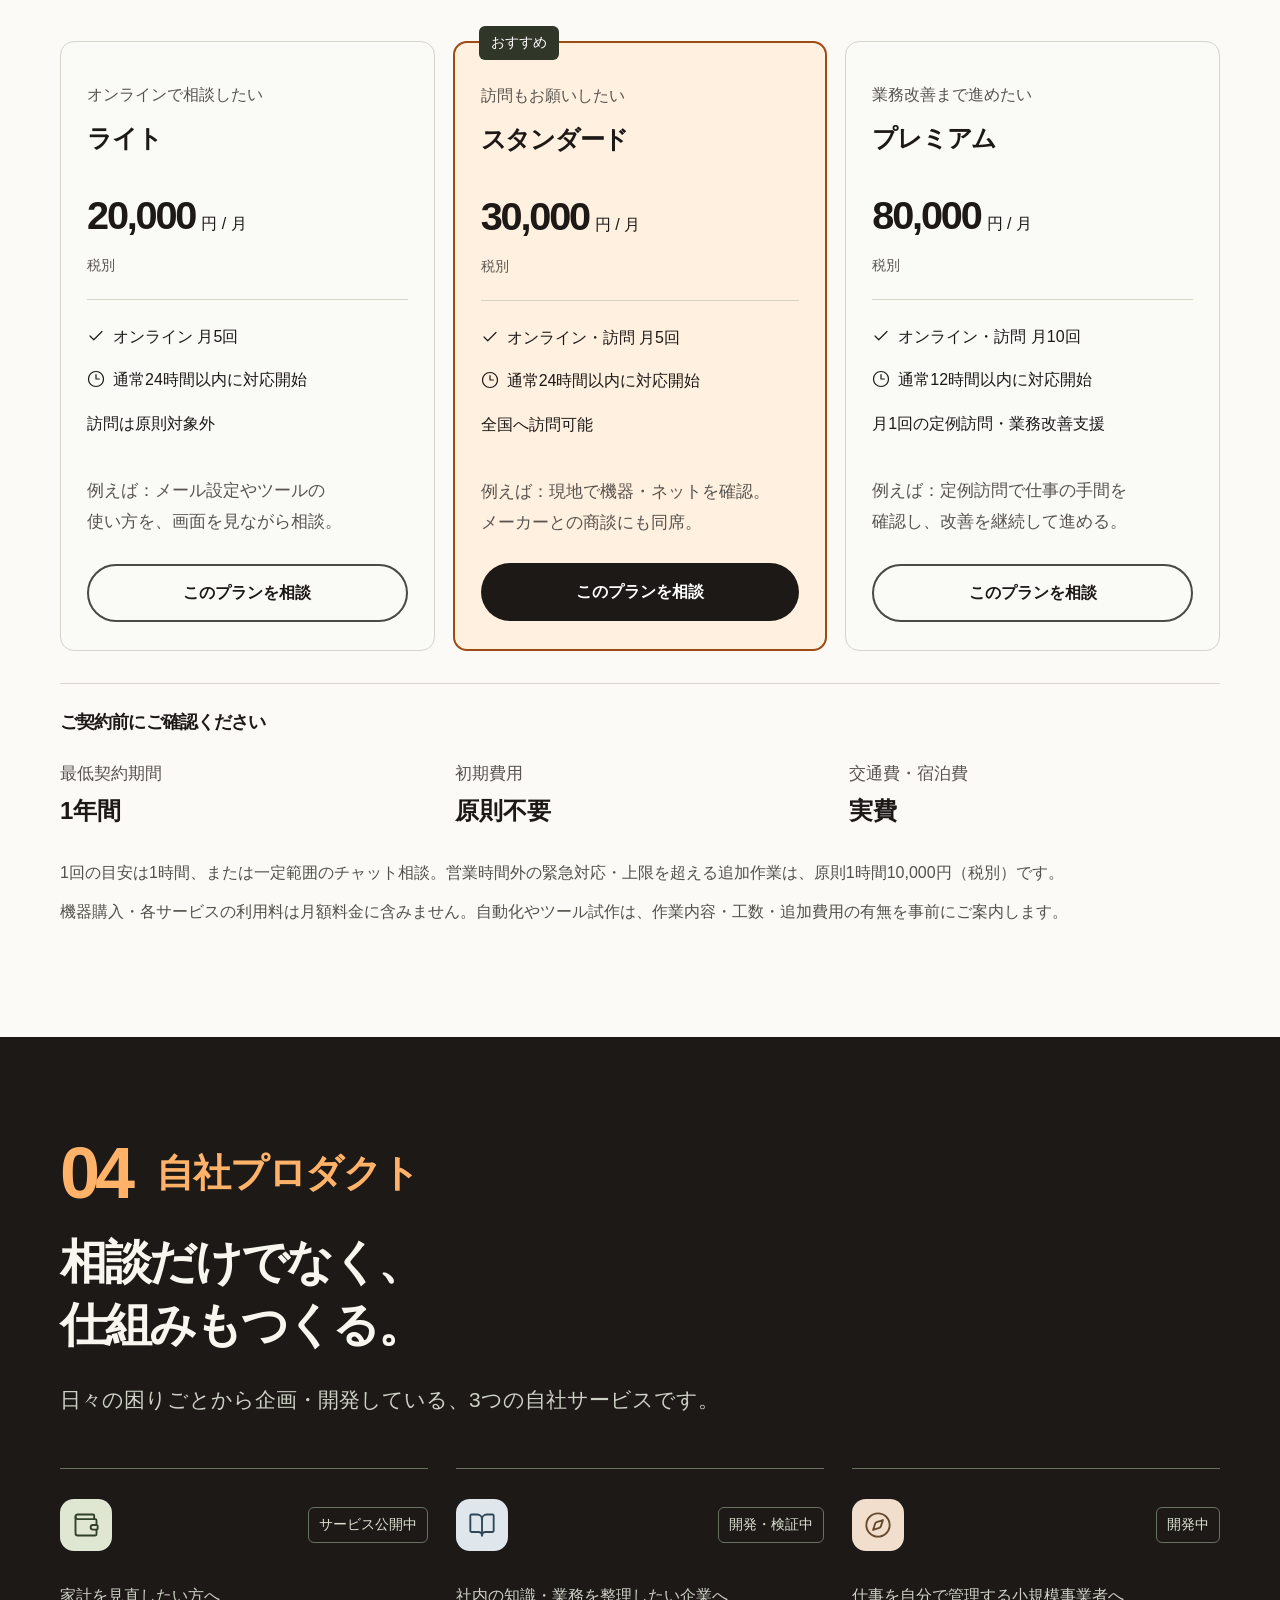
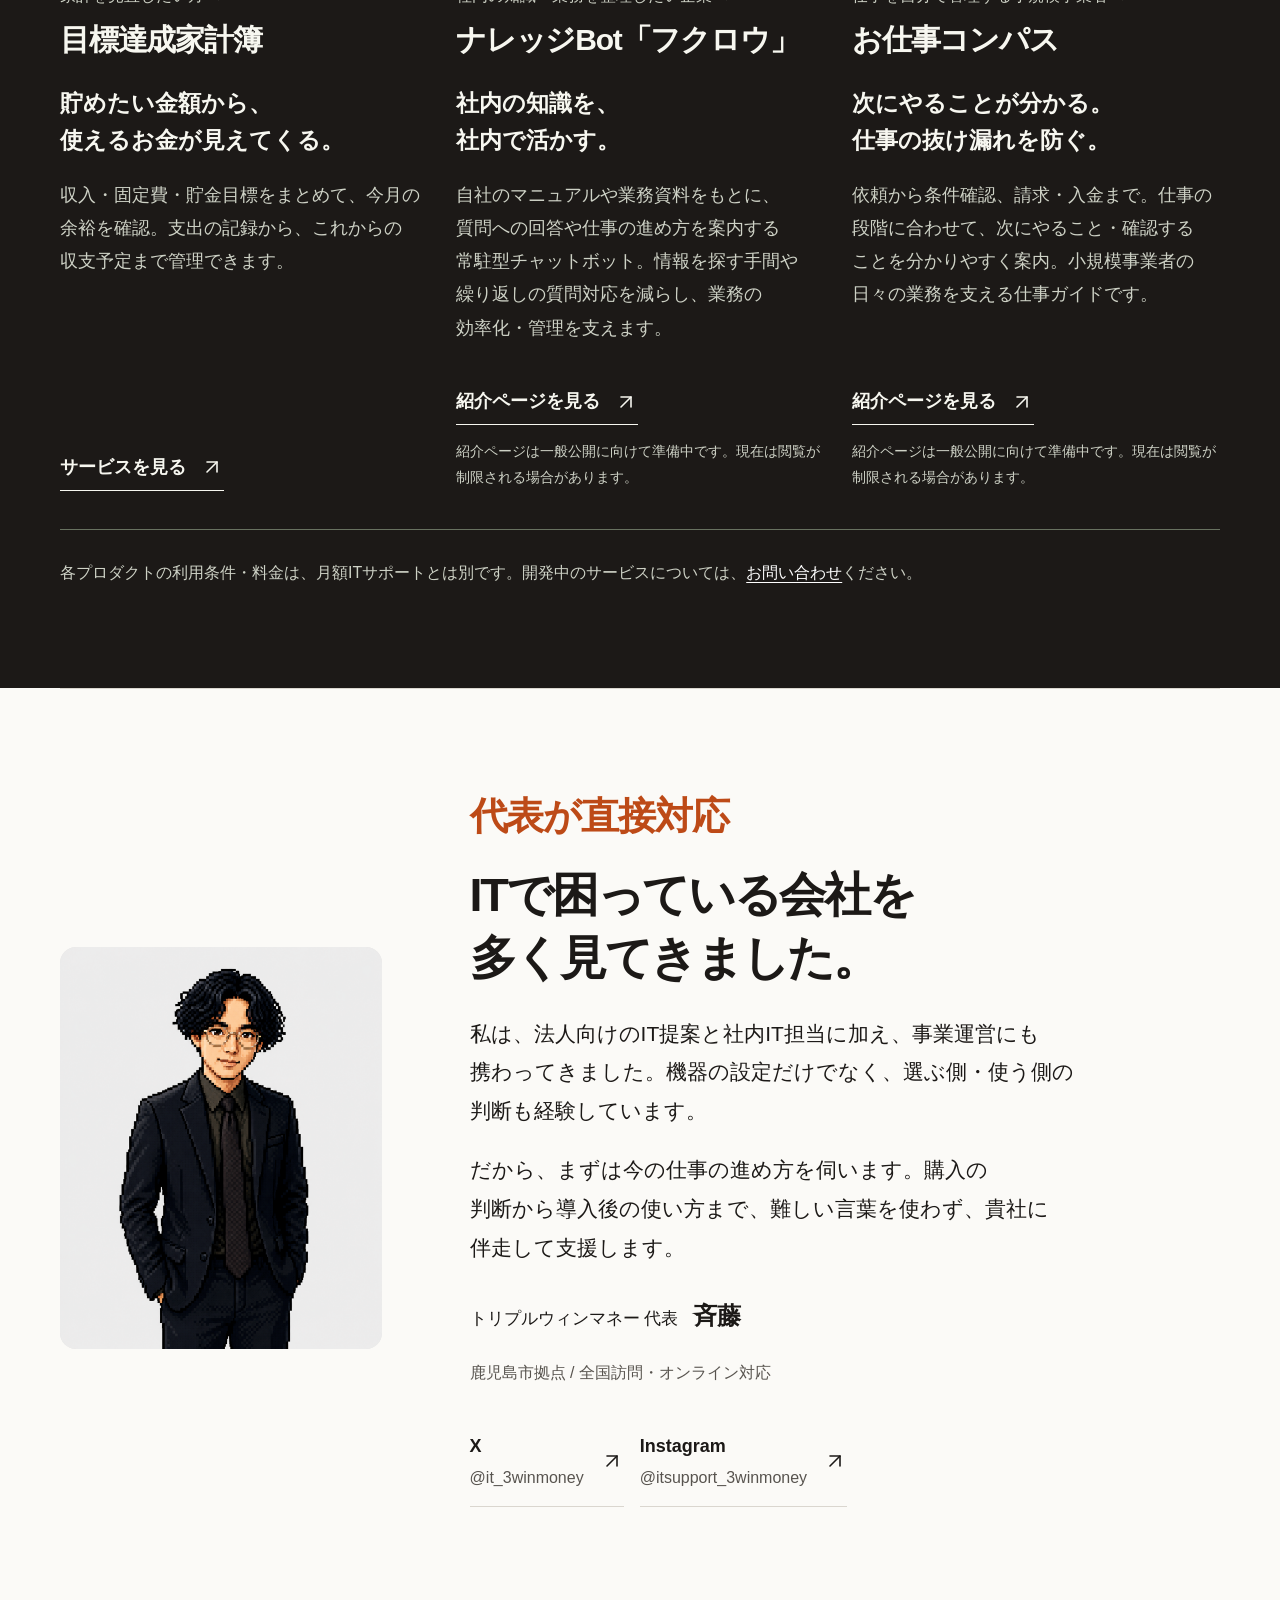
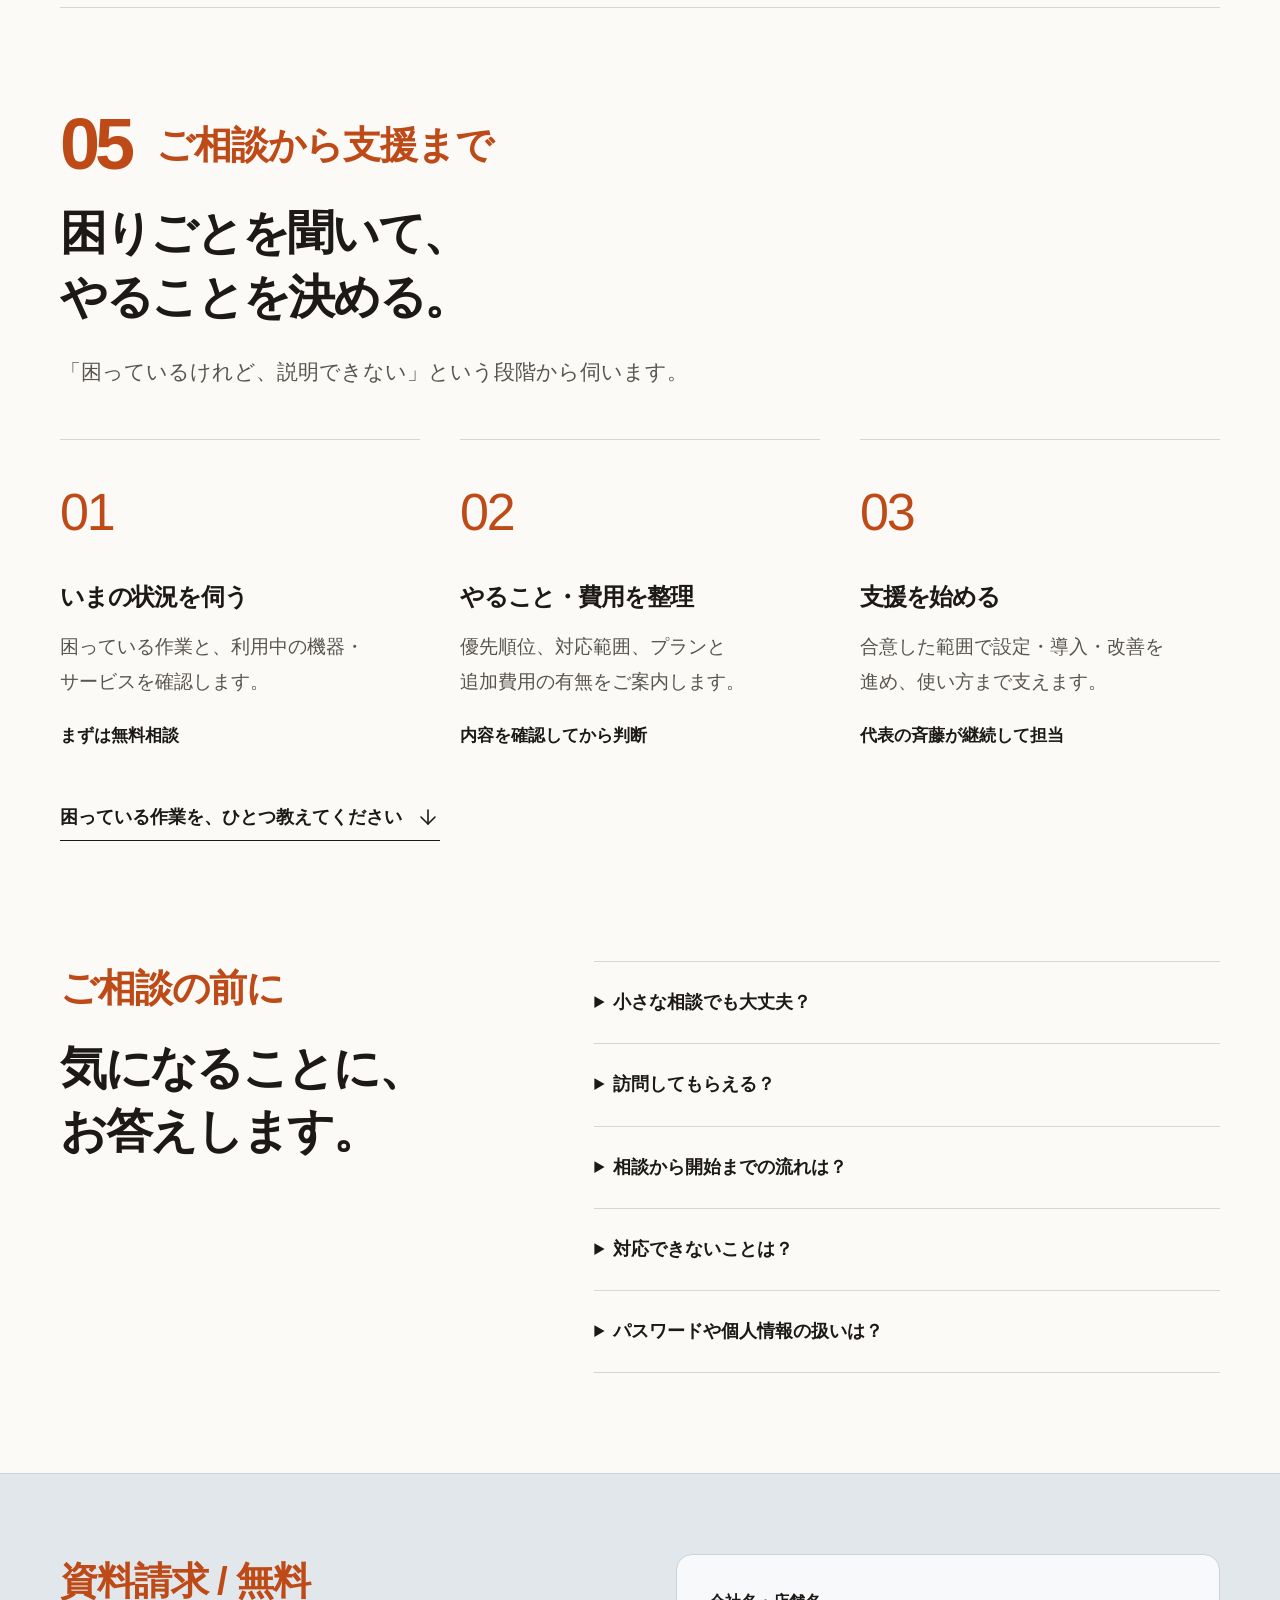
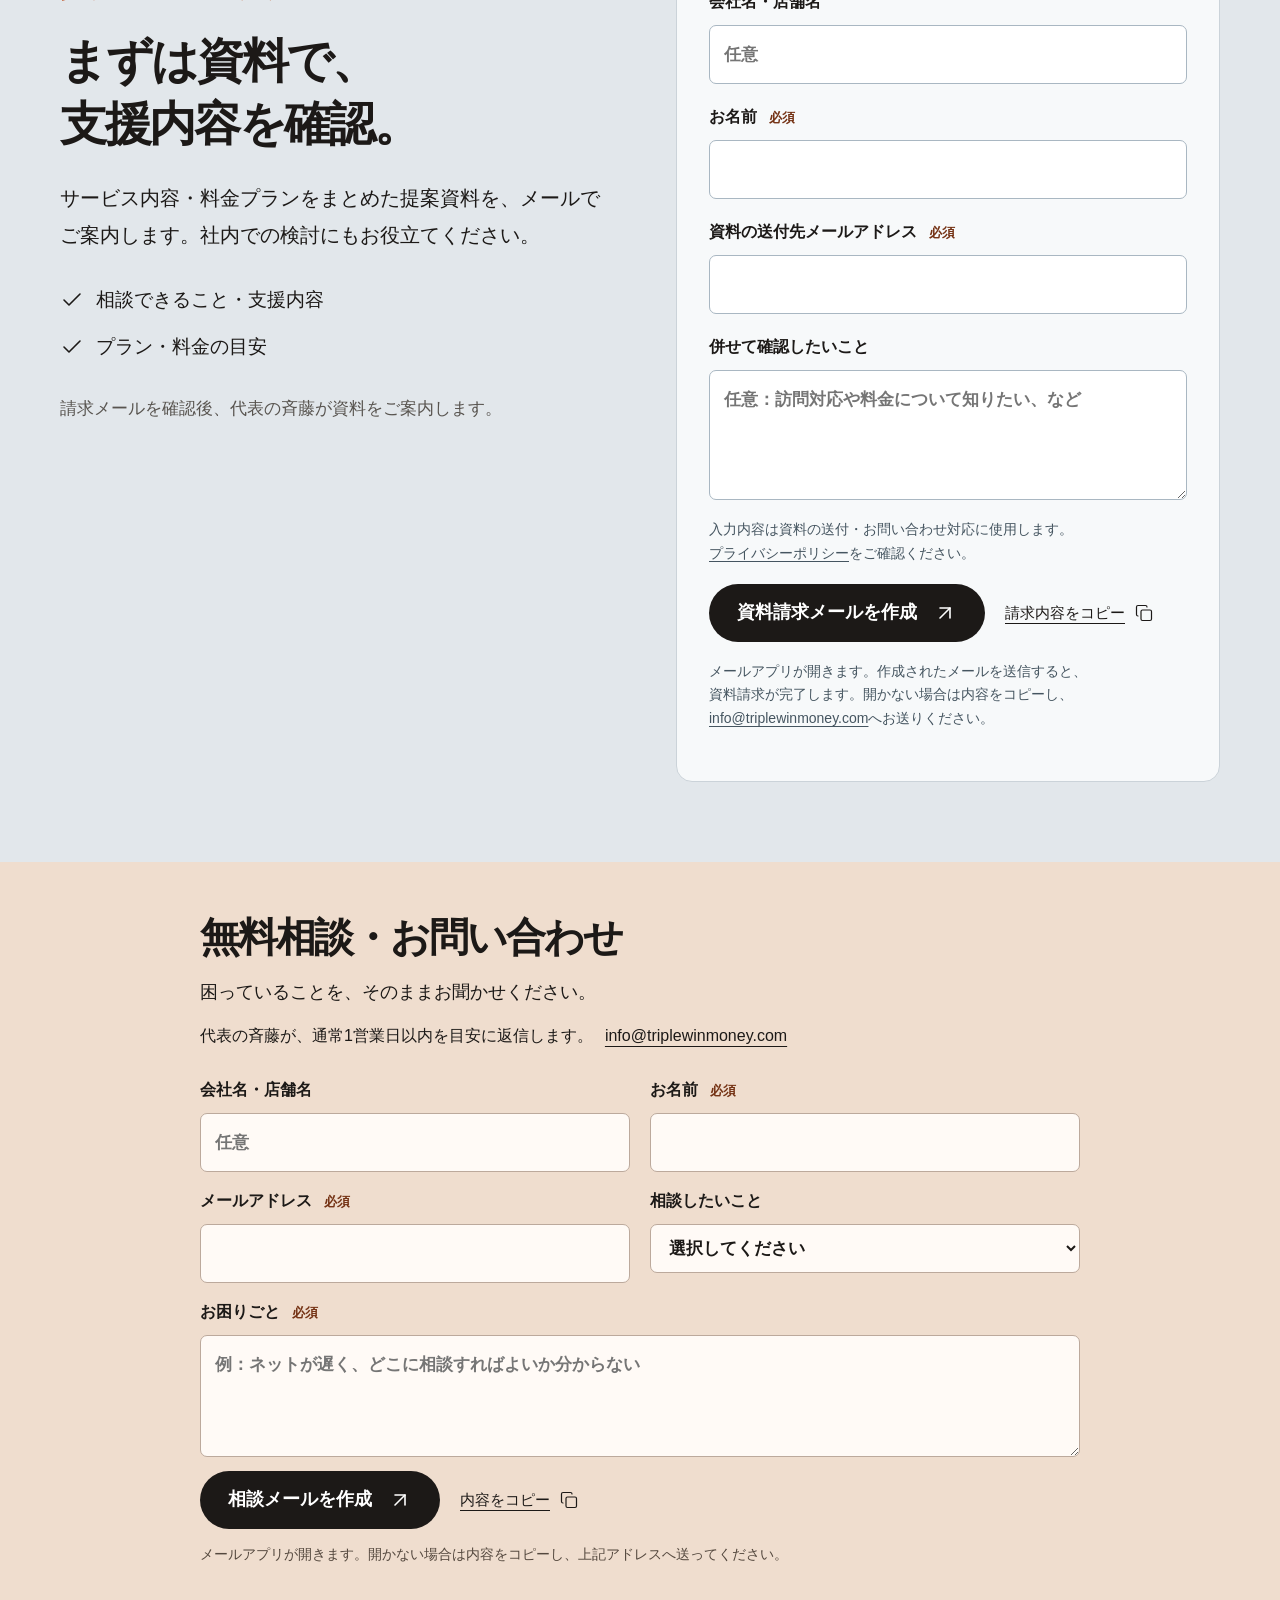
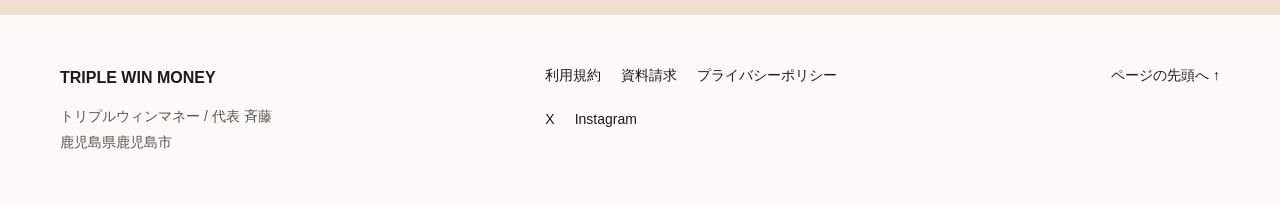
==== commit ede7210d: "Refresh support landing page design and clarify service headings" ====
--- a/index.html
+++ b/index.html
@@ -18,7 +18,7 @@
   <link rel="icon" href="./assets/logo-2026-gold.png" type="image/png">
   <link rel="apple-touch-icon" href="./assets/logo-2026-gold.png">
   <link rel="manifest" href="./site.webmanifest">
-  <link rel="stylesheet" href="./material.css?v=20261028">
+  <link rel="stylesheet" href="./material.css?v=20261104-3">
   <script type="application/ld+json">
   {
     "@context": "https://schema.org",
@@ -48,58 +48,80 @@
   <main id="main">
     <section class="hero" aria-labelledby="hero-title">
       <p class="eyebrow"><span class="phrase">全国の中小企業・店舗・</span><span class="phrase">個人事業主の皆様へ</span></p>
-      <h1 id="hero-title" class="typewriter" aria-label="そのIT業務、プロに外注しませんか？"><span class="typewriter-line" aria-hidden="true"><span class="typewriter-phrase">そのIT業務、</span></span><br><span class="typewriter-line" aria-hidden="true"><span class="typewriter-phrase">プロに</span><span class="typewriter-phrase">外注しませんか？</span></span></h1>
-      <p class="hero-description"><span class="phrase">PC・ネットの不具合、</span><span class="phrase">機器選び、</span><span class="phrase">クラウド・AIの活用。</span><br><span class="phrase">社内で抱えているITの仕事を、</span><span class="phrase">月2万円から相談できます。</span></p>
+      <h1 id="hero-title" class="typewriter" aria-label="そのIT業務、プロに外注しませんか？"><span class="typewriter-line" aria-hidden="true"><span class="typewriter-phrase">そのIT業務、</span></span><br><span class="typewriter-line" aria-hidden="true"><span class="typewriter-phrase hero-keyword">プロに</span><span class="typewriter-phrase">外注しませんか？</span></span></h1>
+      <p class="hero-tagline">ITの「調べる・迷う・止まる」を、外部IT担当へ。</p>
+      <p class="hero-description"><span class="phrase">ネットの不具合も、</span><span class="phrase">機器選びも、</span><span class="phrase">クラウド・AIも。</span><br><span class="phrase">月2万円から、</span><span class="phrase">会社のITをまとめて相談。</span></p>
       <div class="hero-actions"><a class="button button-primary" href="#contact">まずは無料で相談する<i data-lucide="arrow-up-right" aria-hidden="true"></i></a><a class="button button-outline" href="#documents">資料を請求する<i data-lucide="file-text" aria-hidden="true"></i></a></div>
       <p class="hero-note">月額20,000円〜（税別）<span>／</span>初期費用は原則不要</p>
       <a class="hero-person" href="#profile"><img src="./assets/representative-saito.png" alt="" width="44" height="44"><span>IT提案・社内IT担当・事業運営を経験。<strong>代表の斉藤が、直接ご相談を伺います。</strong></span><i data-lucide="arrow-down-right" aria-hidden="true"></i></a>
-      <div class="service-preview" aria-label="相談したいことから探す">
-        <a href="#daily" class="preview-item"><i data-lucide="wifi" aria-hidden="true"></i><span><small>いま困っている</small><strong>不具合・設定を相談</strong></span><i data-lucide="arrow-down-right" aria-hidden="true"></i></a>
-        <a href="#purchase" class="preview-item"><i data-lucide="clipboard-check" aria-hidden="true"></i><span><small>導入前に確認したい</small><strong>購入・見積りを相談</strong></span><i data-lucide="arrow-down-right" aria-hidden="true"></i></a>
-        <a href="#workspace" class="preview-item"><i data-lucide="sparkles" aria-hidden="true"></i><span><small>仕事の手間を減らしたい</small><strong>クラウド・AIを相談</strong></span><i data-lucide="arrow-down-right" aria-hidden="true"></i></a>
+    </section>
+
+    <section class="pain-band" aria-labelledby="pain-title">
+      <div class="section pain-inner">
+        <div class="section-heading"><p class="eyebrow">こんな時間、増えていませんか？</p><h2 id="pain-title"><span class="phrase">本業の前に、</span><span class="phrase">ITのトラブル。</span><br><span class="copy-highlight"><span class="phrase">その時間、</span><span class="phrase">減らしませんか。</span></span></h2></div>
+        <ul class="pain-list">
+          <li><i data-lucide="wifi" aria-hidden="true"></i><strong>ネットが遅い。</strong><span>でも、誰に聞けばいい？</span></li>
+          <li><i data-lucide="clipboard-check" aria-hidden="true"></i><strong>システムの見積もり。</strong><span>これが適切か、分からない。</span></li>
+          <li><i data-lucide="table-2" aria-hidden="true"></i><strong>便利なツールを入れた。</strong><span>結局、いつもの手作業。</span></li>
+        </ul>
+        <p class="pain-answer"><span class="phrase">調べるところから、</span><span class="phrase">ひとりで抱えなくて大丈夫。</span><br><strong><span class="phrase">当社が、</span><span class="phrase">会社の外部IT担当になります。</span></strong></p>
+        <a class="button button-primary" href="#services">頼めることを見る<i data-lucide="arrow-down-right" aria-hidden="true"></i></a>
       </div>
     </section>
 
     <section class="section services" id="services" aria-labelledby="services-title">
-      <div class="section-heading"><p class="eyebrow">サービス内容</p><h2 id="services-title">当社ができること</h2><p><span class="phrase">購入前の相談から、</span><span class="phrase">日々の不具合、</span><span class="phrase">仕事の効率化まで。</span><br><span class="phrase">外部のIT担当として、</span><span class="phrase">こんな場面を支えます。</span></p></div>
-      <div class="service-columns support-catalog">
-        <article id="daily">
+      <div class="section-heading"><p class="eyebrow" data-step="01">サービス内容</p><h2 id="services-title">当社ができること</h2><p><span class="phrase">購入前の相談から、</span><span class="phrase">日々の不具合、</span><span class="phrase">仕事の効率化まで。</span><br><span class="phrase">外部のIT担当として、</span><span class="phrase">こんな場面を支えます。</span></p></div>
+      <section class="support-stage" aria-labelledby="support-stage-01">
+        <div class="support-stage-heading"><span class="stage-number" aria-hidden="true">01</span><div><p class="stage-when">困ったときに。</p><h3 id="support-stage-01"><span class="phrase">ITトラブルの</span><span class="phrase">相談先になります。</span></h3><p>PC・ネット・メールの不具合や設定を支援します。</p></div></div>
+        <div class="service-columns support-catalog">
+          <article id="daily">
           <div class="support-scene scene-sage" aria-hidden="true"><div class="scene-main"><i data-lucide="wifi"></i></div><div class="scene-tools"><i data-lucide="router"></i><span></span><i data-lucide="laptop"></i></div></div>
-          <div class="support-copy"><span class="section-number">支援例 01</span><h3><span class="phrase">インターネットの</span><span class="phrase">不具合</span></h3><p><span class="phrase">「ネットが遅い」</span><span class="phrase">「Wi-Fiにつながらない」。</span><span class="phrase">接続状況を確認し、</span><span class="phrase">原因の切り分けと設定を</span><span class="phrase">支援します。</span></p>
+          <div class="support-copy"><h4><span class="phrase">ネットが遅い。</span><span class="phrase">誰に聞く？</span></h4><p><span class="phrase">「ネットが遅い」</span><span class="phrase">「Wi-Fiにつながらない」。</span><span class="phrase">接続状況を確認し、</span><span class="phrase">原因の切り分けと設定を</span><span class="phrase">支援します。</span></p>
           <p class="support-effect"><span>目指す変化</span>復旧に向けて、何をすべきか分かる。</p></div>
         </article>
-        <article id="purchase">
+          <article id="setup">
+          <div class="support-scene scene-sage" aria-hidden="true"><div class="scene-main"><i data-lucide="monitor-check"></i></div><div class="scene-tools"><i data-lucide="printer"></i><span></span><i data-lucide="mail"></i></div></div>
+          <div class="support-copy"><h4><span class="phrase">設定で、</span><span class="phrase">仕事を止めない。</span></h4><p><span class="phrase">PCの初期設定、</span><span class="phrase">プリンタ、メール、</span><span class="phrase">入退社時のアカウント整理。</span><span class="phrase">導入後の「困った」も</span><span class="phrase">相談できます。</span></p>
+          <p class="support-effect"><span>目指す変化</span>小さな困りごとを、社内で抱え込まない。</p></div>
+        </article>
+        </div>
+      </section>
+      <section class="support-stage" aria-labelledby="support-stage-02">
+        <div class="support-stage-heading"><span class="stage-number" aria-hidden="true">02</span><div><p class="stage-when">選ぶときに。</p><h3 id="support-stage-02"><span class="phrase">貴方の味方になります。</span></h3><p>機器選びからメーカーとの商談まで、一緒に確認します。</p></div></div>
+        <div class="service-columns support-catalog">
+          <article id="purchase">
           <div class="support-scene scene-blue" aria-hidden="true"><div class="scene-main"><i data-lucide="monitor"></i></div><div class="scene-tools"><i data-lucide="clipboard-check"></i><span></span><i data-lucide="laptop"></i></div></div>
-          <div class="support-copy"><span class="section-number">支援例 02</span><h3><span class="phrase">PC・システムの</span><span class="phrase">購入相談</span></h3><p><span class="phrase">使う人・用途・予算を伺い、</span><span class="phrase">機器やサービスを比較。</span><span class="phrase">必要な機能と費用を</span><span class="phrase">一緒に整理します。</span></p>
+          <div class="support-copy"><h4><span class="phrase">その見積り、</span><span class="phrase">これでいい？</span></h4><p><span class="phrase">使う人・用途・予算を伺い、</span><span class="phrase">機器やサービスを比較。</span><span class="phrase">必要な機能と費用を</span><span class="phrase">一緒に整理します。</span></p>
           <p class="support-effect"><span>目指す変化</span>よく分からないまま購入する不安を減らす。</p></div>
         </article>
-        <article id="meeting">
+          <article id="meeting">
           <div class="support-scene scene-sand" aria-hidden="true"><div class="scene-main"><i data-lucide="users"></i></div><div class="scene-tools"><i data-lucide="messages-square"></i><span></span><i data-lucide="file-check"></i></div></div>
-          <div class="support-copy"><span class="section-number">支援例 03</span><h3><span class="phrase">ITメーカーとの</span><span class="phrase">商談に同席</span></h3><p><span class="phrase">メーカーの説明を一緒に聞き、</span><span class="phrase">仕様・見積り・</span><span class="phrase">運用上の疑問を確認。</span><span class="phrase">導入判断を助言します。</span></p>
+          <div class="support-copy"><h4><span class="phrase">商談に、</span><span class="phrase">ITの味方を。</span></h4><p><span class="phrase">メーカーの説明を一緒に聞き、</span><span class="phrase">仕様・見積り・</span><span class="phrase">運用上の疑問を確認。</span><span class="phrase">導入判断を助言します。</span></p>
           <p class="support-effect"><span>目指す変化</span>専門用語を整理し、納得して選べる。</p></div>
         </article>
-        <article id="workspace">
+        </div>
+      </section>
+      <section class="support-stage" aria-labelledby="support-stage-03">
+        <div class="support-stage-heading"><span class="stage-number" aria-hidden="true">03</span><div><p class="stage-when">効率化したいときに。</p><h3 id="support-stage-03"><span class="phrase">作業の手間を減らします。</span></h3><p>今の仕事に合わせて、クラウドやAIの使い方を整えます。</p></div></div>
+        <div class="service-columns support-catalog">
+          <article id="workspace">
           <div class="support-scene scene-blue" aria-hidden="true"><div class="scene-main"><i data-lucide="folder-open"></i></div><div class="scene-tools"><i data-lucide="calendar-days"></i><span></span><i data-lucide="table-2"></i></div></div>
-          <div class="support-copy"><span class="section-number">支援例 04</span><h3><span class="phrase">Google Workspace</span><span class="phrase">の活用</span></h3><p><span class="phrase">メール・予定・資料の共有から、</span><span class="phrase">商談管理、入力補助、</span><span class="phrase">更新通知まで。</span><span class="phrase">Microsoft 365も</span><span class="phrase">相談できます。</span></p>
+          <div class="support-copy"><h4><span class="phrase">入れたツール、</span><span class="phrase">使えていますか？</span></h4><p><span class="phrase">メール・予定・資料の共有から、</span><span class="phrase">商談管理、入力補助、</span><span class="phrase">更新通知まで。</span><span class="phrase">Microsoft 365も</span><span class="phrase">相談できます。</span></p>
           <p class="support-effect"><span>目指す変化</span>探す・転記する手間を減らす。</p></div>
         </article>
-        <article id="setup">
-          <div class="support-scene scene-sage" aria-hidden="true"><div class="scene-main"><i data-lucide="monitor-check"></i></div><div class="scene-tools"><i data-lucide="printer"></i><span></span><i data-lucide="mail"></i></div></div>
-          <div class="support-copy"><span class="section-number">支援例 05</span><h3><span class="phrase">PC設定・</span><span class="phrase">日々のIT相談</span></h3><p><span class="phrase">PCの初期設定、</span><span class="phrase">プリンタ、メール、</span><span class="phrase">入退社時のアカウント整理。</span><span class="phrase">導入後の「困った」も</span><span class="phrase">相談できます。</span></p>
-          <p class="support-effect"><span>目指す変化</span>小さな困りごとを、社内で抱え込まない。</p></div>
-        </article>
-        <article id="ai">
+          <article id="ai">
           <div class="support-scene scene-sand" aria-hidden="true"><div class="scene-main"><i data-lucide="sparkles"></i></div><div class="scene-tools"><i data-lucide="file-text"></i><span></span><i data-lucide="check"></i></div></div>
-          <div class="support-copy"><span class="section-number">支援例 06</span><h3><span class="phrase">AI活用・</span><span class="phrase">業務の効率化</span></h3><p><span class="phrase">ChatGPTでメール・</span><span class="phrase">LINE文面や議事録を作成。</span><span class="phrase">表計算の集計改善や</span><span class="phrase">業務ツールの試作も</span><span class="phrase">支援します。</span></p>
+          <div class="support-copy"><h4><span class="phrase">その作業、</span><span class="phrase">毎回手入力？</span></h4><p><span class="phrase">ChatGPTでメール・</span><span class="phrase">LINE文面や議事録を作成。</span><span class="phrase">表計算の集計改善や</span><span class="phrase">業務ツールの試作も</span><span class="phrase">支援します。</span></p>
           <p class="support-effect"><span>目指す変化</span>繰り返し作業を減らし、本業に集中。</p></div>
         </article>
-      </div>
+        </div>
+      </section>
       <details class="service-details"><summary>ほかに相談できること・対応範囲</summary><p>スマホ設定、データ移行、Zoom、SNS・MEO活用、バックアップ、マニュアル作成など。業務改善・自動化・ツール試作は、内容と工数を確認して対応範囲をご案内します。高度なシステム開発は対象外です。</p><p>機器・各サービスの契約やライセンス費用は別途必要です。</p></details>
-      <div class="service-invitation"><p><strong>どこから手をつけるか、<br>まだ決まっていなくても大丈夫。</strong><span>いま困っていることから、一緒に整理します。</span></p><a class="button button-dark" href="#contact">できるか聞いてみる<i data-lucide="arrow-up-right" aria-hidden="true"></i></a></div>
+      <div class="service-invitation"><p><strong>「これも頼める？」<br>まずは、その一言から。</strong><span>状況を伺い、できることと費用を整理します。</span></p><a class="button button-dark" href="#contact">できるか聞いてみる<i data-lucide="arrow-up-right" aria-hidden="true"></i></a></div>
     </section>
 
     <section class="section cases" id="cases" aria-labelledby="cases-title">
-      <div class="section-heading"><p class="eyebrow">支援実績・代表の実務経験</p><h2 id="cases-title"><span class="phrase">現場で、</span><span class="phrase">手を動かしてきた。</span><br><span class="phrase">その経験を、</span><span class="phrase">貴社の支援に。</span></h2><p>商談管理の改善、機器・ネットワークの整備、導入時の助言。<br>実際に担当した仕事と、そこから提供できる支援をご紹介します。</p><p class="case-sample-notice">図の数値は、効果をイメージするための仮定に基づく試算です。実績の実測値ではありません。</p></div>
+      <div class="section-heading"><p class="eyebrow" data-step="02">支援実績・代表の実務経験</p><h2 id="cases-title"><span class="phrase">何を変えて、</span><br><span class="phrase">どう楽にしたか。</span></h2><p>商談管理の改善、機器・ネットワークの整備、導入時の助言。<br>実際に担当した仕事と、そこから提供できる支援をご紹介します。</p><p class="case-sample-notice">図の数値は、効果をイメージするための仮定に基づく試算です。実績の実測値ではありません。</p></div>
       <div class="case-list">
         <article class="case-feature case-visual" aria-labelledby="case-01-title">
           <div class="case-feature-heading"><p class="case-index">実績事例 01</p><p class="case-label">企業の業務効率化<span>業務委託での支援実績</span></p><h3 id="case-01-title"><span class="phrase">会議資料の</span><span class="phrase">準備を軽くし、</span><br><span class="phrase">商談の状況を</span><span class="phrase">見える化。</span></h3></div>
@@ -162,13 +184,12 @@
           </figure>
         </article>
       </div>
-      <a class="text-link" href="#products">開発中のプロダクトを見る<i data-lucide="arrow-down-right" aria-hidden="true"></i></a>
       <p class="fine-print">改善の内容・効果は、現在の環境と支援範囲によって異なります。具体的な作業範囲は事前にご相談のうえ決定します。</p>
-      <a class="text-link" href="#contact">自社なら何が変わるか、相談する<i data-lucide="arrow-up-right" aria-hidden="true"></i></a>
+      <a class="text-link" href="#contact">自社なら何が変わるか、相談する<i data-lucide="arrow-down" aria-hidden="true"></i></a>
     </section>
 
     <section class="section pricing" id="pricing" aria-labelledby="pricing-title">
-      <div class="section-heading"><p class="eyebrow">料金プラン</p><h2 id="pricing-title"><span class="phrase">相談中心か。</span><span class="phrase">訪問も必要か。</span><br><span class="phrase">支援の使い方で</span><span class="phrase">選べます。</span></h2><p>日々のIT相談から、定例の業務改善まで。<br>対応方法・回数・開始までの目安を比べてお選びください。</p></div>
+      <div class="section-heading"><p class="eyebrow" data-step="03">料金プラン</p><h2 id="pricing-title"><span class="phrase">月2万円から、</span><br><span class="phrase">会社のITに</span><span class="phrase">相談先を。</span></h2><p>日々のIT相談から、定例の業務改善まで。<br>対応方法・回数・開始までの目安を比べてお選びください。</p></div>
       <div class="plan-scope"><h3>どのプランでも相談できること</h3><p>PC・ネットの設定や不具合、機器・システムの選定、クラウド・AIの使い方。<br>必要な作業を確認し、各プランの回数・時間の範囲で支援します。</p></div>
       <div class="pricing-grid">
         <article class="price-card"><p class="plan-for">オンラインで相談したい</p><h3>ライト</h3><p class="price">20,000<span>円 / 月</span></p><p class="tax">税別</p><ul><li><i data-lucide="check" aria-hidden="true"></i>オンライン 月5回</li><li><i data-lucide="clock-3" aria-hidden="true"></i>通常24時間以内に対応開始</li><li>訪問は原則対象外</li></ul><p class="plan-example">例えば：メール設定やツールの使い方を、画面を見ながら相談。</p><a class="button button-outline" href="#contact">このプランを相談</a></article>
@@ -180,7 +201,7 @@
 
     <section class="products-band" id="products" aria-labelledby="products-title">
       <div class="section products-inner">
-        <div class="section-heading"><p class="eyebrow">自社プロダクト</p><h2 id="products-title"><span class="phrase">暮らしにも、</span><span class="phrase">仕事にも。</span><br><span class="phrase">困りごとを、</span><span class="phrase">使える仕組みに。</span></h2><p>日々の課題を整理し、形にする取り組みをご紹介します。</p></div>
+        <div class="section-heading"><p class="eyebrow" data-step="04">自社プロダクト</p><h2 id="products-title"><span class="phrase">相談だけでなく、</span><br><span class="phrase">仕組みもつくる。</span></h2><p>日々の困りごとから企画・開発している、3つの自社サービスです。</p></div>
         <div class="product-grid">
           <article class="product-card"><div class="product-top"><i data-lucide="wallet" aria-hidden="true"></i><span class="product-state">サービス公開中</span></div><p class="product-audience">家計を見直したい方へ</p><h3>目標達成家計簿</h3><p class="product-value"><span class="phrase">貯めたい金額から、</span><br><span class="phrase">使えるお金が</span><span class="phrase">見えてくる。</span></p><p>収入・固定費・貯金目標をまとめて、今月の余裕を確認。支出の記録から、これからの収支予定まで管理できます。</p><a class="text-link" href="https://goal-kakeibo.pages.dev/" target="_blank" rel="noopener noreferrer">サービスを見る<i data-lucide="arrow-up-right" aria-hidden="true"></i><span class="visually-hidden">（新しいタブで開きます）</span></a></article>
           <article class="product-card"><div class="product-top"><i data-lucide="book-open" aria-hidden="true"></i><span class="product-state">開発・検証中</span></div><p class="product-audience">社内の知識・業務を整理したい企業へ</p><h3><span class="phrase">ナレッジBot</span><span class="phrase">「フクロウ」</span></h3><p class="product-value">社内の知識を、<br>社内で活かす。</p><p>自社のマニュアルや業務資料をもとに、質問への回答や仕事の進め方を案内する常駐型チャットボット。情報を探す手間や繰り返しの質問対応を減らし、業務の効率化・管理を支えます。</p><a class="text-link" href="https://fukuro-service.s-shimon.chatgpt.site/" target="_blank" rel="noopener noreferrer">紹介ページを見る<i data-lucide="arrow-up-right" aria-hidden="true"></i><span class="visually-hidden">（新しいタブで開きます）</span></a><p class="product-access">紹介ページは一般公開に向けて準備中です。現在は閲覧が制限される場合があります。</p></article>
@@ -201,13 +222,13 @@
     </section>
 
     <section class="section process" id="process" aria-labelledby="process-title">
-      <div class="section-heading"><p class="eyebrow">ご相談から支援まで</p><h2 id="process-title"><span class="phrase">最初に決めるのは、</span><br><span class="phrase">何から手をつけるか。</span></h2><p>「困っているけれど、説明できない」という段階から伺います。</p></div>
+      <div class="section-heading"><p class="eyebrow" data-step="05">ご相談から支援まで</p><h2 id="process-title"><span class="phrase">困りごとを聞いて、</span><br><span class="phrase">やることを決める。</span></h2><p>「困っているけれど、説明できない」という段階から伺います。</p></div>
       <ol class="process-list">
         <li><span class="process-number">01</span><h3>いまの状況を伺う</h3><p>困っている作業と、利用中の機器・サービスを確認します。</p><strong>まずは無料相談</strong></li>
         <li><span class="process-number">02</span><h3>やること・費用を整理</h3><p>優先順位、対応範囲、プランと追加費用の有無をご案内します。</p><strong>内容を確認してから判断</strong></li>
         <li><span class="process-number">03</span><h3>支援を始める</h3><p>合意した範囲で設定・導入・改善を進め、使い方まで支えます。</p><strong>代表の斉藤が継続して担当</strong></li>
       </ol>
-      <a class="text-link" href="#contact">困っている作業を、ひとつ教えてください<i data-lucide="arrow-up-right" aria-hidden="true"></i></a>
+      <a class="text-link" href="#contact">困っている作業を、ひとつ教えてください<i data-lucide="arrow-down" aria-hidden="true"></i></a>
     </section>
 
     <section class="section faq" id="faq" aria-labelledby="faq-title">
--- a/material.css
+++ b/material.css
@@ -1,9 +1,9 @@
 :root {
-  --paper: #f6f5f2;
-  --ink: #20201e;
-  --muted: #565650;
-  --line: #dcdcd4;
-  --orange: #ff7948;
+  --paper: #fbfaf7;
+  --ink: #1c1917;
+  --muted: #58544f;
+  --line: #dad6cf;
+  --orange: #ff922f;
   --content: min(1160px, calc(100% - 64px));
 }
 * { box-sizing: border-box; }
@@ -31,15 +31,15 @@
 :focus-visible { outline: 3px solid #8c3a17; outline-offset: 5px; }
 .skip-link { position: fixed; top: -100px; left: 20px; padding: 12px 20px; background: var(--ink); color: #fff; z-index: 100; }
 .skip-link:focus { top: 12px; }
-.site-header { position: sticky; top: 0; z-index: 30; display: flex; align-items: center; gap: 32px; padding: 18px 32px; background: #f6f5f2f5; border-bottom: 1px solid transparent; }
+.site-header { position: sticky; top: 10px; z-index: 30; display: flex; align-items: center; gap: 24px; padding: 16px 24px; margin: 10px 16px 0; color: #fff; background: #1c1917f5; border: 1px solid #403b35; border-radius: 14px; }
 .site-header.is-scrolled { border-color: var(--line); backdrop-filter: blur(16px); }
 .brand { display: flex; align-items: center; gap: 12px; margin-right: auto; }
 .brand img { width: 46px; height: 46px; object-fit: contain; background: #fff; border-radius: 8px; }
 .brand span { font-size: 15px; font-weight: 800; letter-spacing: .015em; line-height: 1.5; }
-.brand small { display: block; font-size: 12px; font-weight: 500; color: var(--muted); }
+.brand small { display: block; font-size: 12px; font-weight: 500; color: #d4cec6; }
 .site-header nav { display: flex; gap: 20px; font-size: 15px; }
 .site-header nav a:hover { text-decoration: underline; text-underline-offset: 6px; }
-.button { display: inline-flex; justify-content: center; align-items: center; gap: 16px; min-height: 56px; padding: 12px 25px; border-radius: 9px; border: 1px solid transparent; font-weight: 700; line-height: 1.5; transition: transform .2s ease, background .2s ease; }
+.button { display: inline-flex; justify-content: center; align-items: center; gap: 16px; min-height: 58px; padding: 12px 26px; border-radius: 999px; border: 2px solid transparent; font-weight: 800; line-height: 1.5; transition: transform .2s ease, background .2s ease; }
 .button:hover { transform: translateY(-2px); }
 .button-primary { background: var(--orange); color: #26150e; }
 .button-primary:hover { background: #ff9068; }
@@ -48,7 +48,10 @@
 .button-dark { background: var(--ink); color: #fff; }
 .button-dark:hover { background: #3d3d37; }
 .header-cta { min-height: 46px; font-size: 15px; padding: 10px 20px; }
-.hero { position: relative; padding: 72px 0 0; text-align: center; background-image: radial-gradient(#77786b16 .8px, transparent .8px); background-size: 12px 12px; }
+.site-header .header-cta { background: var(--orange); color: var(--ink); }
+.hero { position: relative; padding: 64px 0 56px; text-align: center; background-image: linear-gradient(#1c191709 1px, transparent 1px), linear-gradient(90deg, #1c191709 1px, transparent 1px); background-size: 28px 28px; }
+.hero-keyword { color: #bd4a17; }
+.hero-tagline { display: inline-block; max-width: calc(100% - 40px); margin: 0 0 24px; padding: 8px 18px; background: var(--ink); color: #fff; font-size: 22px; line-height: 1.7; font-weight: 800; }
 .eyebrow { margin-bottom: 22px; font-size: 22px; font-weight: 700; letter-spacing: .03em; }
 .hero h1 { font-size: clamp(46px, 6.4vw, 86px); line-height: 1.24; letter-spacing: -.065em; margin-bottom: 28px; }
 .hero h1 span { display: inline-block; }
@@ -78,6 +81,28 @@
 .section { width: var(--content); margin: 0 auto; padding-block: 100px; }
 .section-heading { margin-bottom: 48px; }
 .section-heading > p:last-child { color: var(--muted); font-size: 21px; }
+.section-heading > .eyebrow, .profile > div > .eyebrow, .documents-copy > .eyebrow { color: #bd4a17; font-size: clamp(28px, 3vw, 40px); font-weight: 800; line-height: 1.4; letter-spacing: -.03em; }
+.section-heading .eyebrow[data-step] { display: flex; align-items: center; gap: 26px; }
+.section-heading .eyebrow[data-step]::before { content: attr(data-step); color: inherit; font-size: 72px; line-height: 1; font-weight: 800; letter-spacing: -.07em; flex-shrink: 0; }
+.pain-band { background: var(--ink); color: #fff; }
+.pain-inner { padding-block: 76px; text-align: center; }
+.pain-inner .eyebrow { color: #ffc88e; font-size: 19px; }
+.pain-inner h2 { font-size: clamp(32px, 4.1vw, 56px); }
+.copy-highlight { color: #ffb268; }
+.pain-list { display: grid; grid-template-columns: repeat(3, minmax(0, 1fr)); gap: 32px; list-style: none; margin: 42px 0; padding: 32px 0; border-top: 1px solid #56504a; border-bottom: 1px solid #56504a; }
+.pain-list li { display: grid; justify-items: center; gap: 10px; min-width: 0; }
+.pain-list .lucide { width: 32px; height: 32px; color: #ffc88e; margin-bottom: 6px; }
+.pain-list strong { font-size: 24px; }
+.pain-list span { font-size: 18px; color: #d8d2ca; }
+.pain-answer { font-size: 19px; margin-bottom: 28px; }
+.pain-answer strong { font-size: 24px; line-height: 1.8; }
+.support-stage { margin-block: 48px 64px; }
+.support-stage-heading { display: flex; align-items: start; gap: 26px; margin-bottom: 26px; }
+.stage-number { display: grid; place-items: center; width: 42px; height: 42px; border-radius: 8px; background: var(--ink); color: #fff; font-size: 19px; line-height: 1; font-weight: 800; flex-shrink: 0; }
+.stage-when { margin: 0 0 12px; color: var(--ink); font-size: 22px; line-height: 1.5; font-weight: 700; }
+.support-stage-heading h3 { font-size: clamp(26px, 2.7vw, 36px); margin-bottom: 12px; }
+.support-stage-heading > div > p:last-child { font-size: 19px; color: var(--muted); margin-bottom: 0; }
+.support-copy h4 { margin: 0 0 16px; font-size: 24px; font-weight: 800; line-height: 1.45; letter-spacing: -.04em; }
 .service-columns { display: grid; grid-template-columns: repeat(3, minmax(0, 1fr)); gap: 32px; }
 .service-columns article { min-width: 0; scroll-margin-top: 120px; }
 .service-columns h3 { font-size: 23px; }
@@ -123,7 +148,7 @@
 .plan-scope p { font-size: 18px; margin: 0; color: var(--muted); }
 .plan-example { font-size: 17px; line-height: 1.8; color: var(--muted); margin-bottom: 24px; }
 .price-card { position: relative; border: 1px solid #d4d4cb; border-radius: 14px; padding: 38px 26px 28px; background: #fafaf7; display: flex; flex-direction: column; }
-.price-card.featured { background: #e6e9cd; border-color: #abb188; }
+.price-card.featured { background: #fff0df; border: 2px solid #9e4a13; }
 .plan-badge { position: absolute; top: -17px; left: 24px; background: #303729; color: #fff; border-radius: 6px; padding: 4px 12px; margin: 0; font-size: 14px; }
 .plan-for { font-size: 16px; color: var(--muted); margin-bottom: 12px; }
 .price-card h3 { font-size: 25px; margin-bottom: 24px; }
@@ -138,7 +163,7 @@
 .contract-note h3 { font-size: 18px; }
 .contract-note p { font-size: 16px; color: #51534a; margin-bottom: 10px; }
 .cases { padding-top: 24px; }
-.case-feature { display: grid; grid-template-columns: .9fr 1.1fr; gap: 56px; padding: 44px; margin-bottom: 48px; background: #e3e5d4; border-radius: 16px; }
+.case-feature { display: grid; grid-template-columns: .9fr 1.1fr; gap: 56px; padding: 44px; margin-bottom: 48px; background: #fff; border: 1px solid #bfb8ac; border-radius: 16px; }
 .case-feature-heading h3 { font-size: clamp(28px, 3vw, 40px); }
 .case-feature-heading > p:last-child { margin-bottom: 0; }
 .case-steps { margin: 0; display: grid; gap: 24px; }
@@ -153,8 +178,8 @@
 .case-index { font-size: 18px; font-weight: 700; color: #536134; margin-bottom: 16px; }
 .case-list { display: grid; gap: 28px; }
 .case-list .case-feature { margin: 0; }
-.case-list .case-feature:nth-child(2) { background: #e4e9ed; }
-.case-list .case-feature:nth-child(3) { background: #eee3d8; }
+.case-list .case-feature:nth-child(2) { background: #fff; }
+.case-list .case-feature:nth-child(3) { background: #fff; }
 .case-list .case-feature-heading h3 { font-size: clamp(28px, 3vw, 36px); }
 .case-list .case-steps dt { font-size: 18px; }
 .case-list .case-steps dd { font-size: 20px; }
@@ -189,7 +214,7 @@
 .sample-note { font-size: 15px; color: var(--muted); margin: 0; line-height: 1.75; }
 .profile > div > p:not(.eyebrow):not(.profile-name):not(.profile-location) { font-size: 21px; }
 .support-catalog { grid-template-columns: repeat(2, minmax(0, 1fr)); gap: 48px 40px; }
-.support-catalog article { display: grid; grid-template-columns: 124px minmax(0, 1fr); gap: 24px; align-items: start; padding-top: 30px; border-top: 1px solid var(--line); }
+.support-catalog article { display: grid; grid-template-columns: 100px minmax(0, 1fr); gap: 24px; align-items: start; padding: 26px; border: 1px solid #aaa196; border-radius: 14px; background: #fff; }
 .support-copy { min-width: 0; }
 .support-catalog .section-number { margin: 0 0 12px; }
 .support-catalog h3 { font-size: 25px; }
@@ -198,15 +223,15 @@
 .support-catalog .support-effect { margin: 20px 0 0; padding-top: 0; font-weight: 700; color: var(--ink); }
 .support-effect span { display: block; font-size: 16px; font-weight: 500; color: var(--muted); margin-bottom: 6px; }
 .support-scene { display: grid; place-content: center; justify-items: center; gap: 16px; min-height: 160px; border-radius: 18px; }
-.scene-sage { background: #dedfd0; }
-.scene-blue { background: #dfe6eb; }
-.scene-sand { background: #efdbcc; }
+.scene-sage { background: #f1ede5; }
+.scene-blue { background: #f1ede5; }
+.scene-sand { background: #f1ede5; }
 .scene-main { padding: 12px; background: #ffffffb3; border: 1px solid #ffffff; border-radius: 14px; box-shadow: 0 8px 18px #20201e08; }
 .scene-main .lucide { width: 44px; height: 44px; stroke-width: 1.3; display: block; }
 .scene-tools { display: flex; align-items: center; }
 .scene-tools > .lucide { width: 34px; height: 34px; padding: 6px; background: #ffffffb3; border-radius: 8px; }
 .scene-tools > span { width: 16px; border-top: 2px dashed #75796b; }
-.service-invitation { display: flex; align-items: center; justify-content: space-between; gap: 32px; padding: 38px; margin-top: 36px; background: #e3e5d4; border-radius: 18px; }
+.service-invitation { display: flex; align-items: center; justify-content: space-between; gap: 32px; padding: 38px; margin-top: 36px; background: #f7e5cd; border: 1px solid #cdb99f; border-radius: 18px; }
 .service-invitation p { margin: 0; }
 .service-invitation strong { display: block; font-size: 26px; line-height: 1.5; }
 .service-invitation span { display: block; margin-top: 12px; font-size: 18px; }
@@ -269,9 +294,9 @@
 .social-links a > span:first-child > span { display: block; font-size: 16px; color: var(--muted); overflow-wrap: anywhere; }
 .social-links a:hover { border-color: var(--ink); }
 .visually-hidden { position: absolute; width: 1px; height: 1px; padding: 0; margin: -1px; overflow: hidden; clip-path: inset(50%); white-space: nowrap; border: 0; }
-.products-band { background: #242923; color: #f7f7f0; }
+.products-band { background: var(--ink); color: #f7f7f0; }
 .products-inner .section-heading > p:last-child { color: #ced2c6; }
-.products-inner .eyebrow { color: #e4dba8; }
+.products-inner .section-heading > .eyebrow { color: #ffb268; }
 .product-grid { display: grid; grid-template-columns: repeat(3, minmax(0, 1fr)); gap: 28px; }
 .product-card { min-width: 0; display: flex; flex-direction: column; padding: 30px 0 0; border-top: 1px solid #687260; }
 .product-top { display: flex; align-items: center; justify-content: space-between; gap: 14px; margin-bottom: 30px; }
@@ -290,7 +315,7 @@
 .process { border-top: 1px solid var(--line); }
 .process-list { list-style: none; padding: 0; margin: 0 0 30px; display: grid; grid-template-columns: repeat(3, minmax(0, 1fr)); gap: 40px; }
 .process-list li { min-width: 0; border-top: 1px solid var(--line); padding-top: 24px; }
-.process-number { display: block; font-size: 34px; letter-spacing: -.04em; color: #6e755e; margin-bottom: 20px; }
+.process-number { display: block; font-size: 52px; letter-spacing: -.04em; color: #bd4a17; margin-bottom: 20px; }
 .process-list h3 { font-size: 24px; }
 .process-list p { font-size: 19px; color: var(--muted); }
 .process-list strong { font-size: 17px; }
@@ -329,11 +354,28 @@
   :root { --content: calc(100% - 40px); }
   body { font-size: 17px; }
   .site-header { padding: 14px 20px; gap: 12px; }
+  .site-header { margin: 8px 10px 0; padding: 12px 14px; top: 8px; }
   .brand img { width: 36px; height: 36px; }
   .brand span { font-size: 12px; }
   .brand small { font-size: 10px; }
   .header-cta { font-size: 13px; min-height: 44px; padding: 10px 14px; }
-  .hero { padding-top: 50px; }
+  .hero { padding-top: 50px; padding-bottom: 40px; }
+  .hero-tagline { font-size: 17px; padding: 8px 14px; }
+  .pain-inner { padding-block: 54px; }
+  .pain-list { grid-template-columns: 1fr; gap: 24px; margin-block: 28px; padding-block: 26px; }
+  .pain-list li { gap: 4px; }
+  .pain-list .lucide { width: 26px; height: 26px; }
+  .pain-list strong { font-size: 22px; }
+  .pain-answer strong { font-size: 21px; }
+  .support-stage { margin-block: 34px 46px; }
+  .support-stage-heading { gap: 18px; }
+  .section-heading > .eyebrow, .profile > div > .eyebrow, .documents-copy > .eyebrow { font-size: 28px; }
+  .section-heading .eyebrow[data-step] { gap: 18px; }
+  .section-heading .eyebrow[data-step]::before { font-size: 52px; }
+  .stage-when { font-size: 20px; }
+  .support-stage-heading h3 { font-size: 27px; }
+  .support-stage-heading > div > p:last-child { font-size: 18px; }
+  .support-copy h4 { font-size: 25px; }
   .hero h1 { font-size: clamp(36px, 7.7vw, 60px); letter-spacing: -.06em; }
   .hero h1 .typewriter-line:last-of-type { font-size: clamp(25px, 7.2vw, 56px); }
   .hero .eyebrow { font-size: 16px; padding-inline: 16px; }
@@ -417,6 +459,7 @@
   .process-list { grid-template-columns: 1fr; gap: 30px; }
   .process-list li { display: grid; grid-template-columns: 50px minmax(0, 1fr); column-gap: 20px; align-items: baseline; }
   .process-number { grid-row: 1 / 4; }
+  .process-number { font-size: 34px; }
   .process-list h3, .process-list p, .process-list strong { grid-column: 2; }
   .documents-layout { grid-template-columns: 1fr; gap: 32px; padding-block: 60px; }
   .document-form { padding: 24px 20px; }
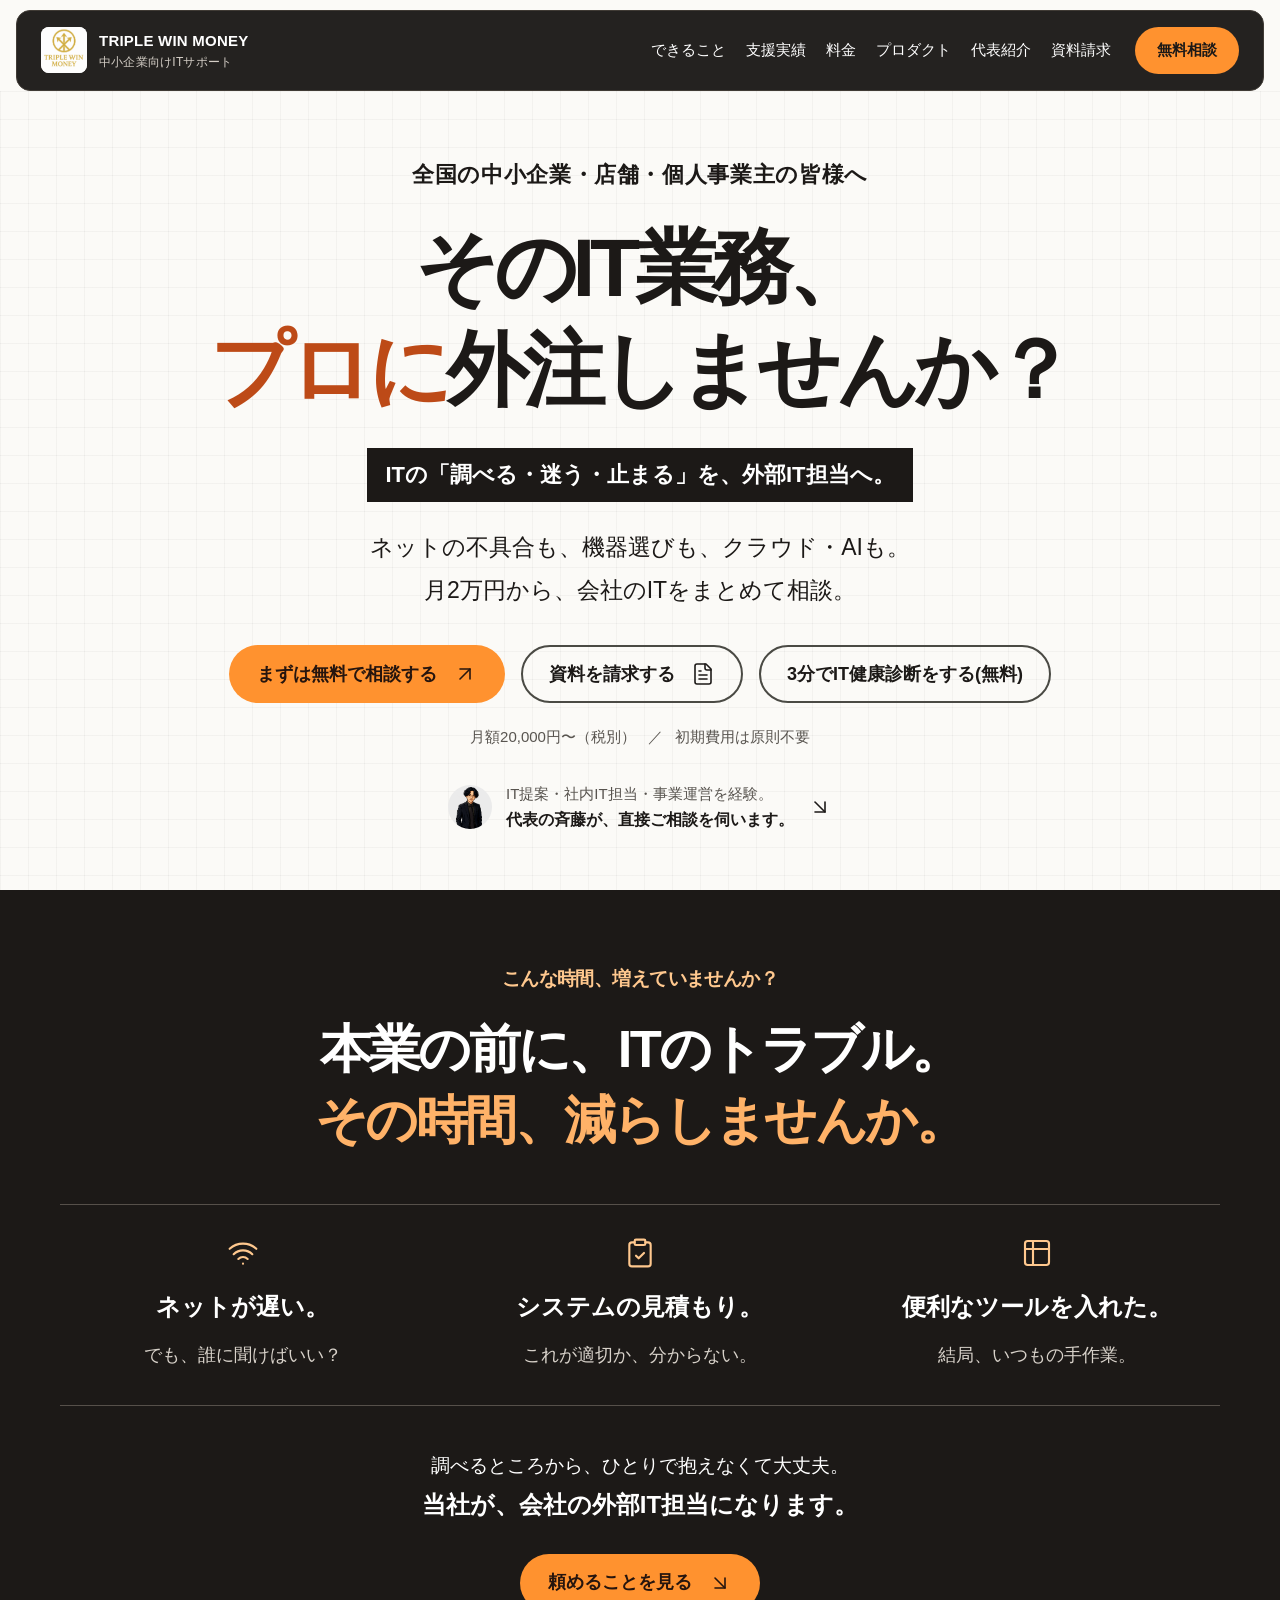
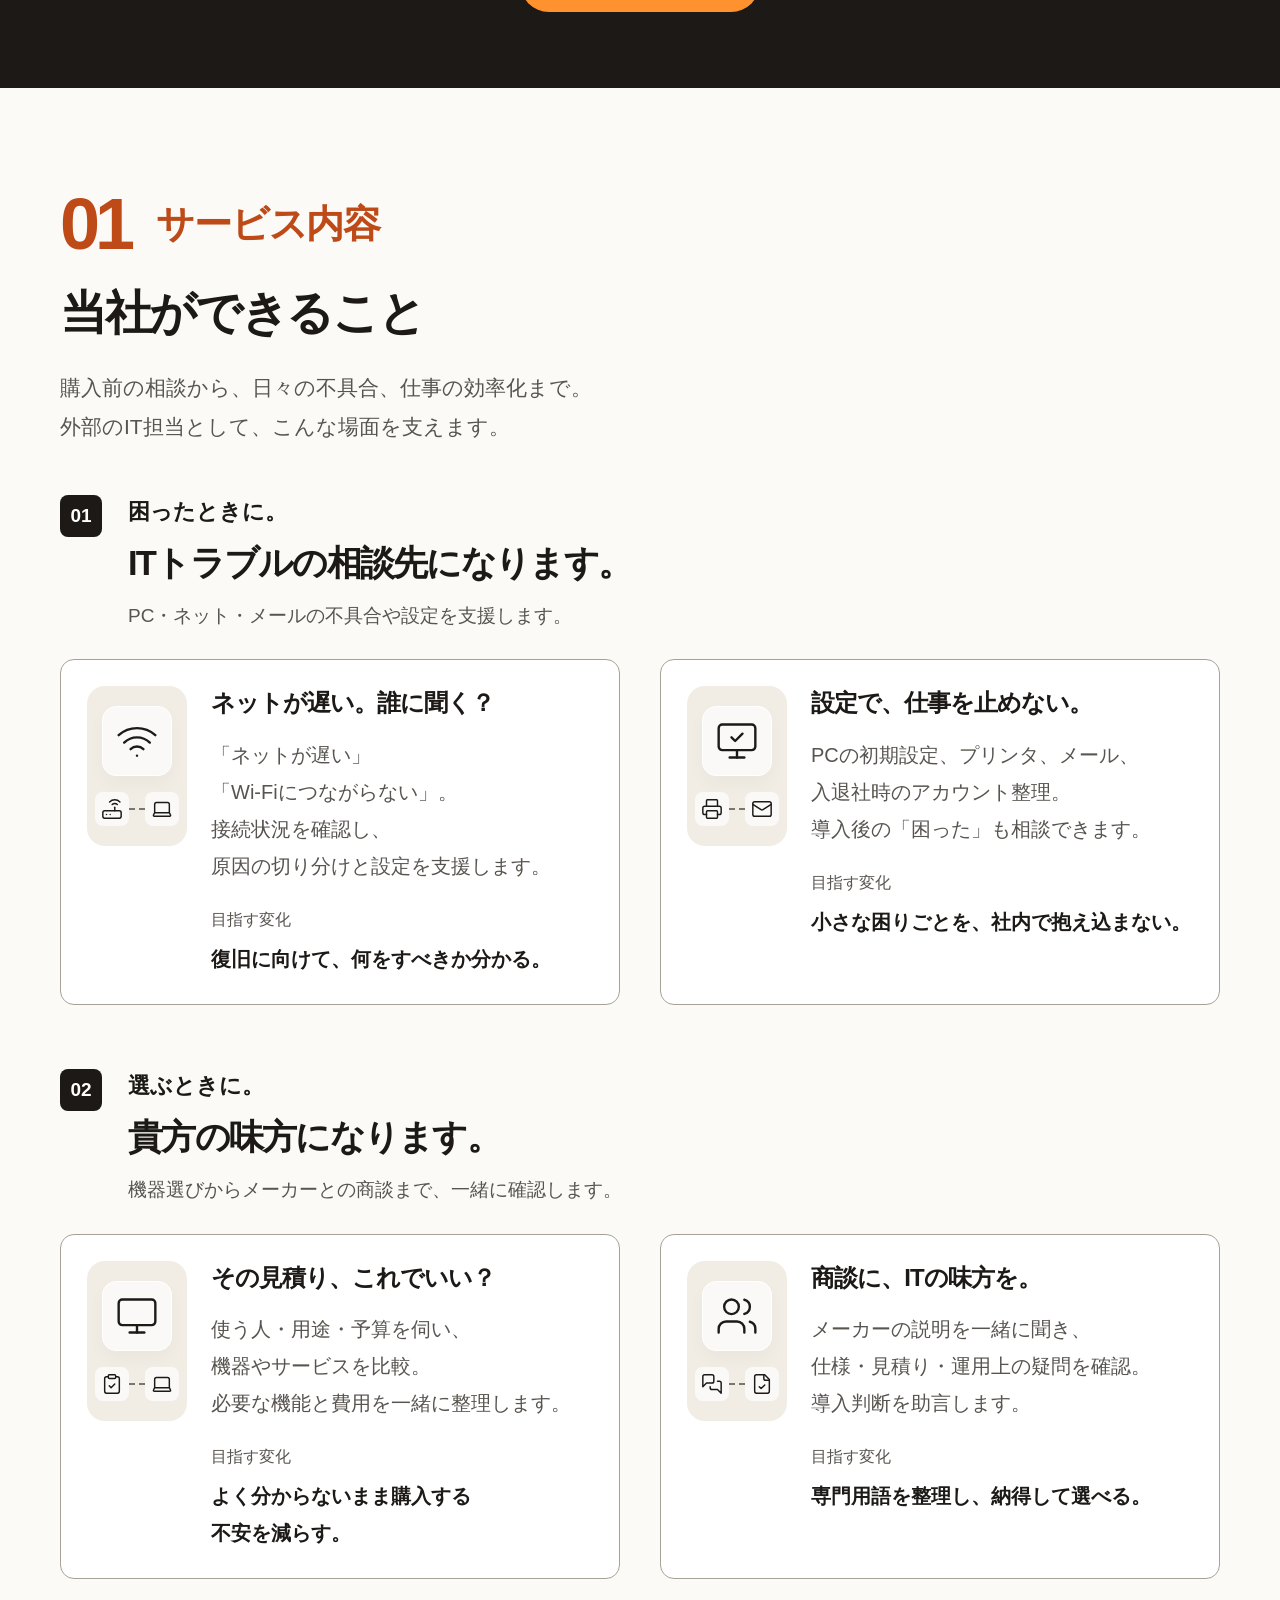
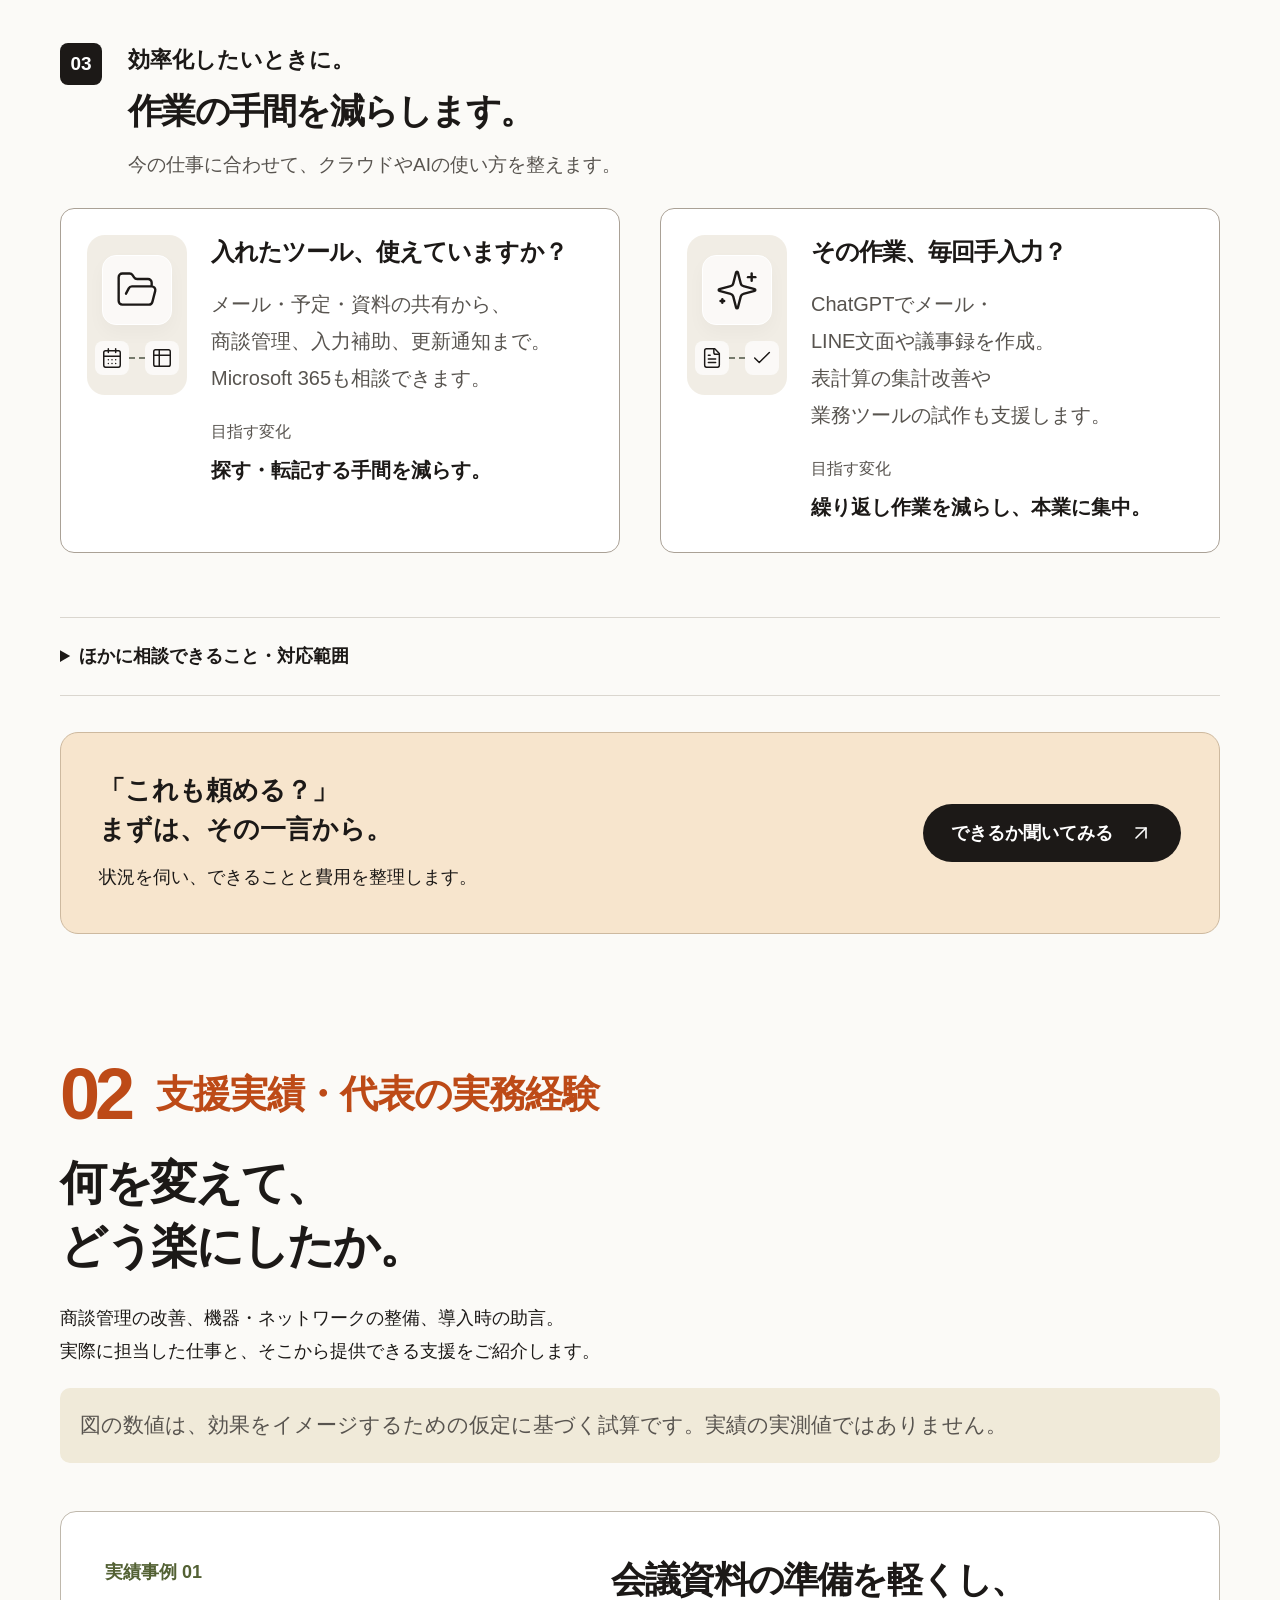
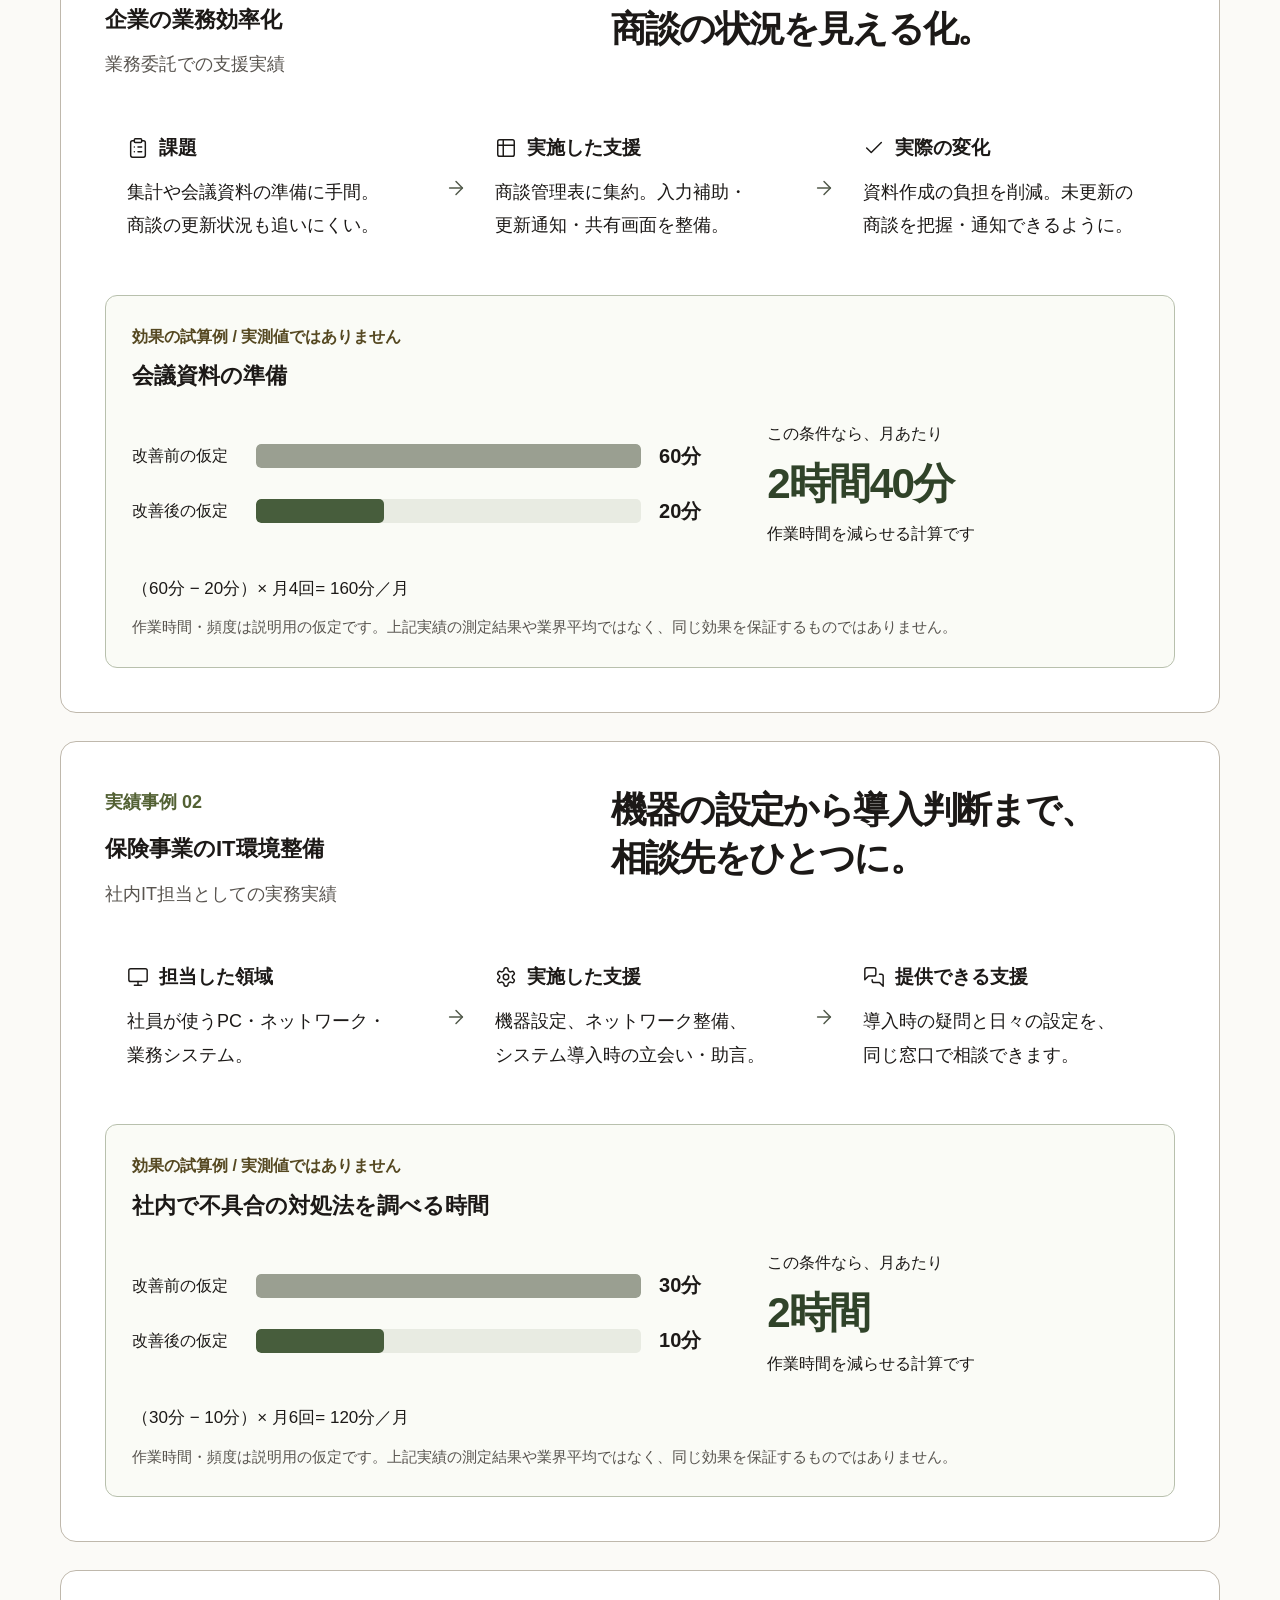
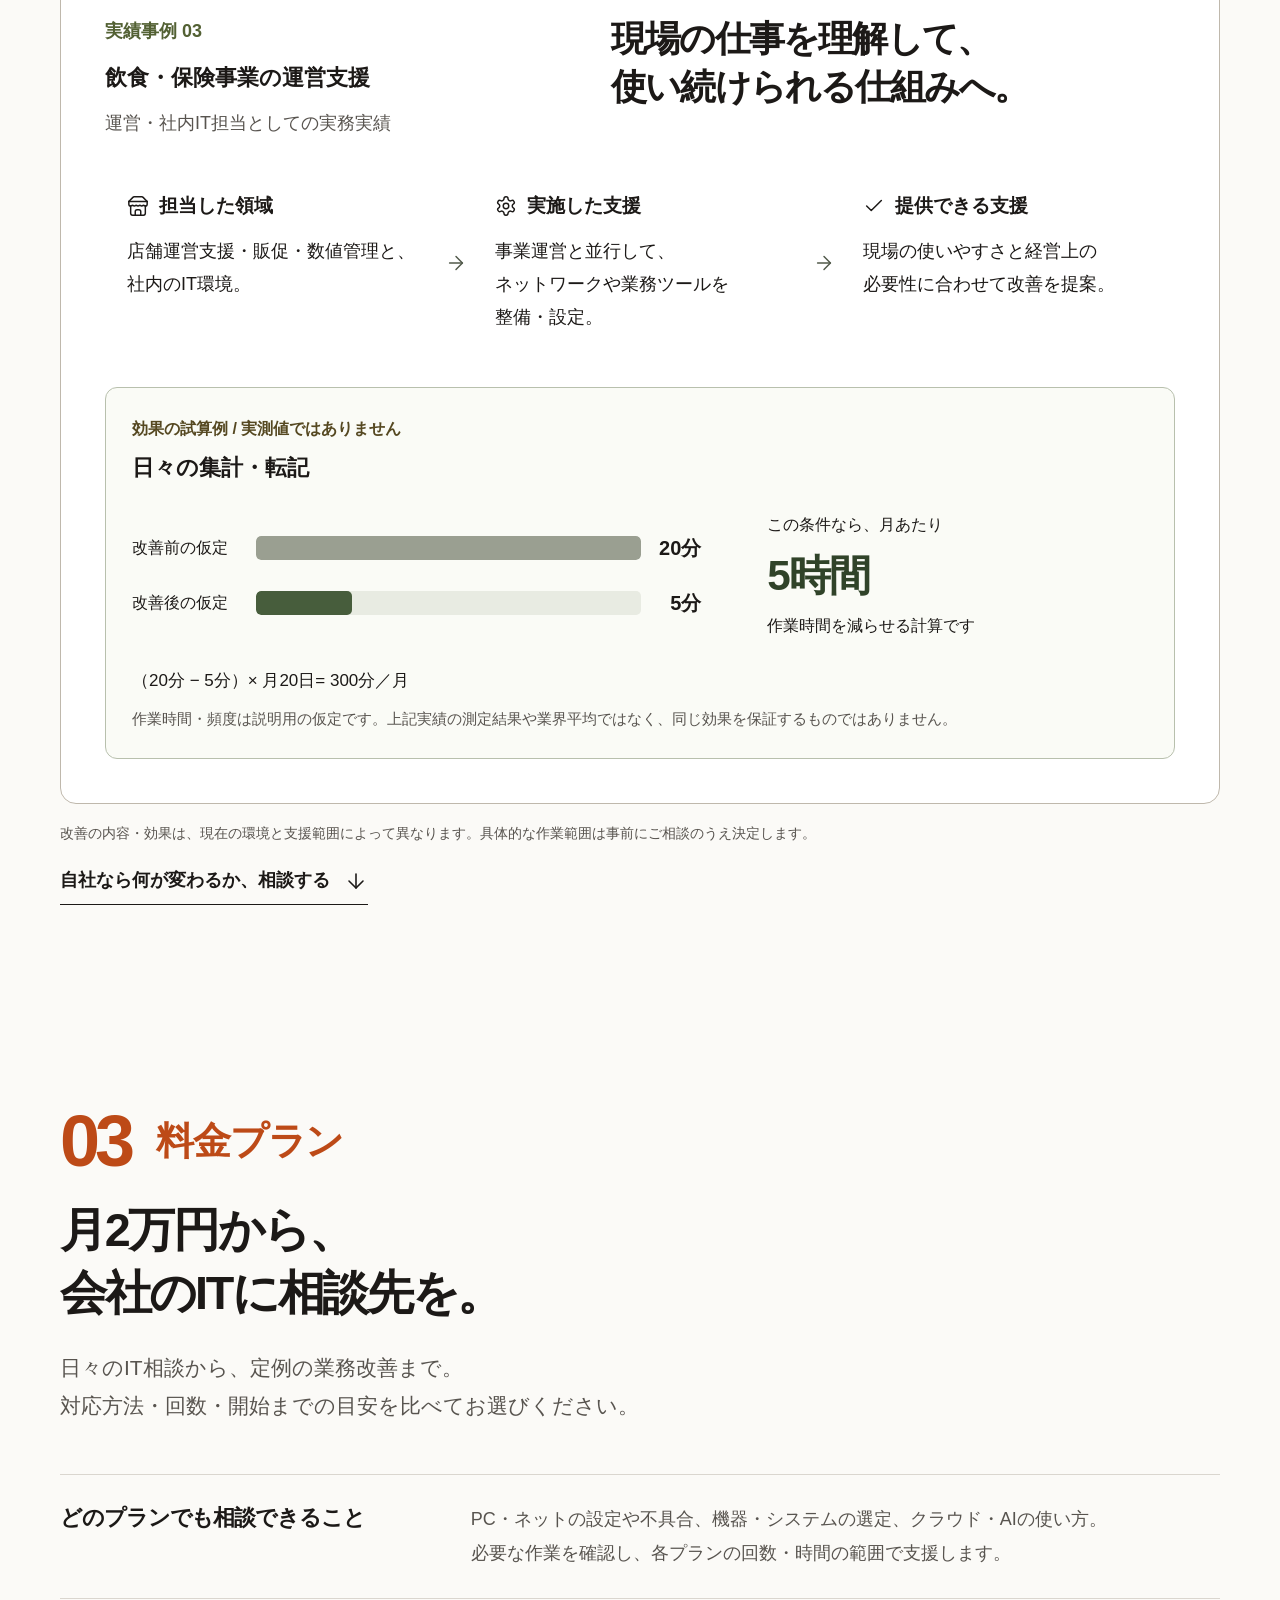
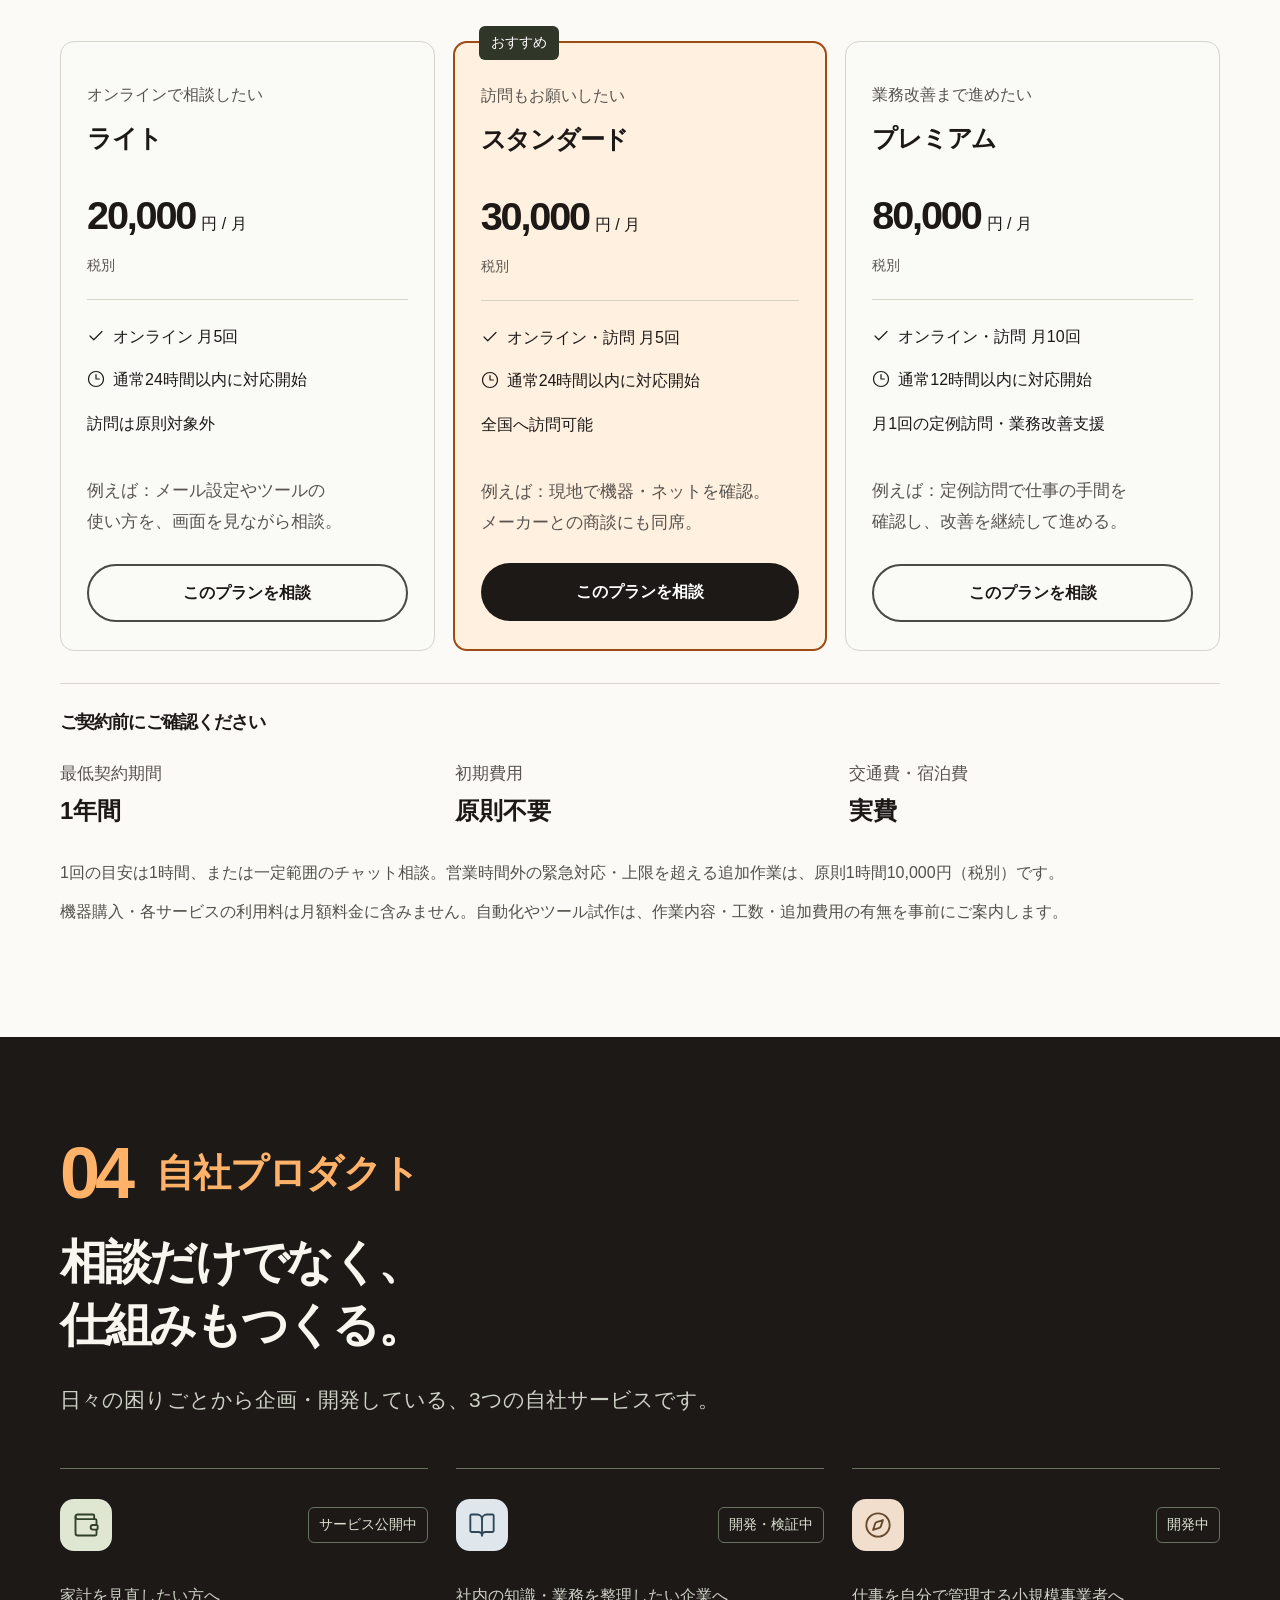
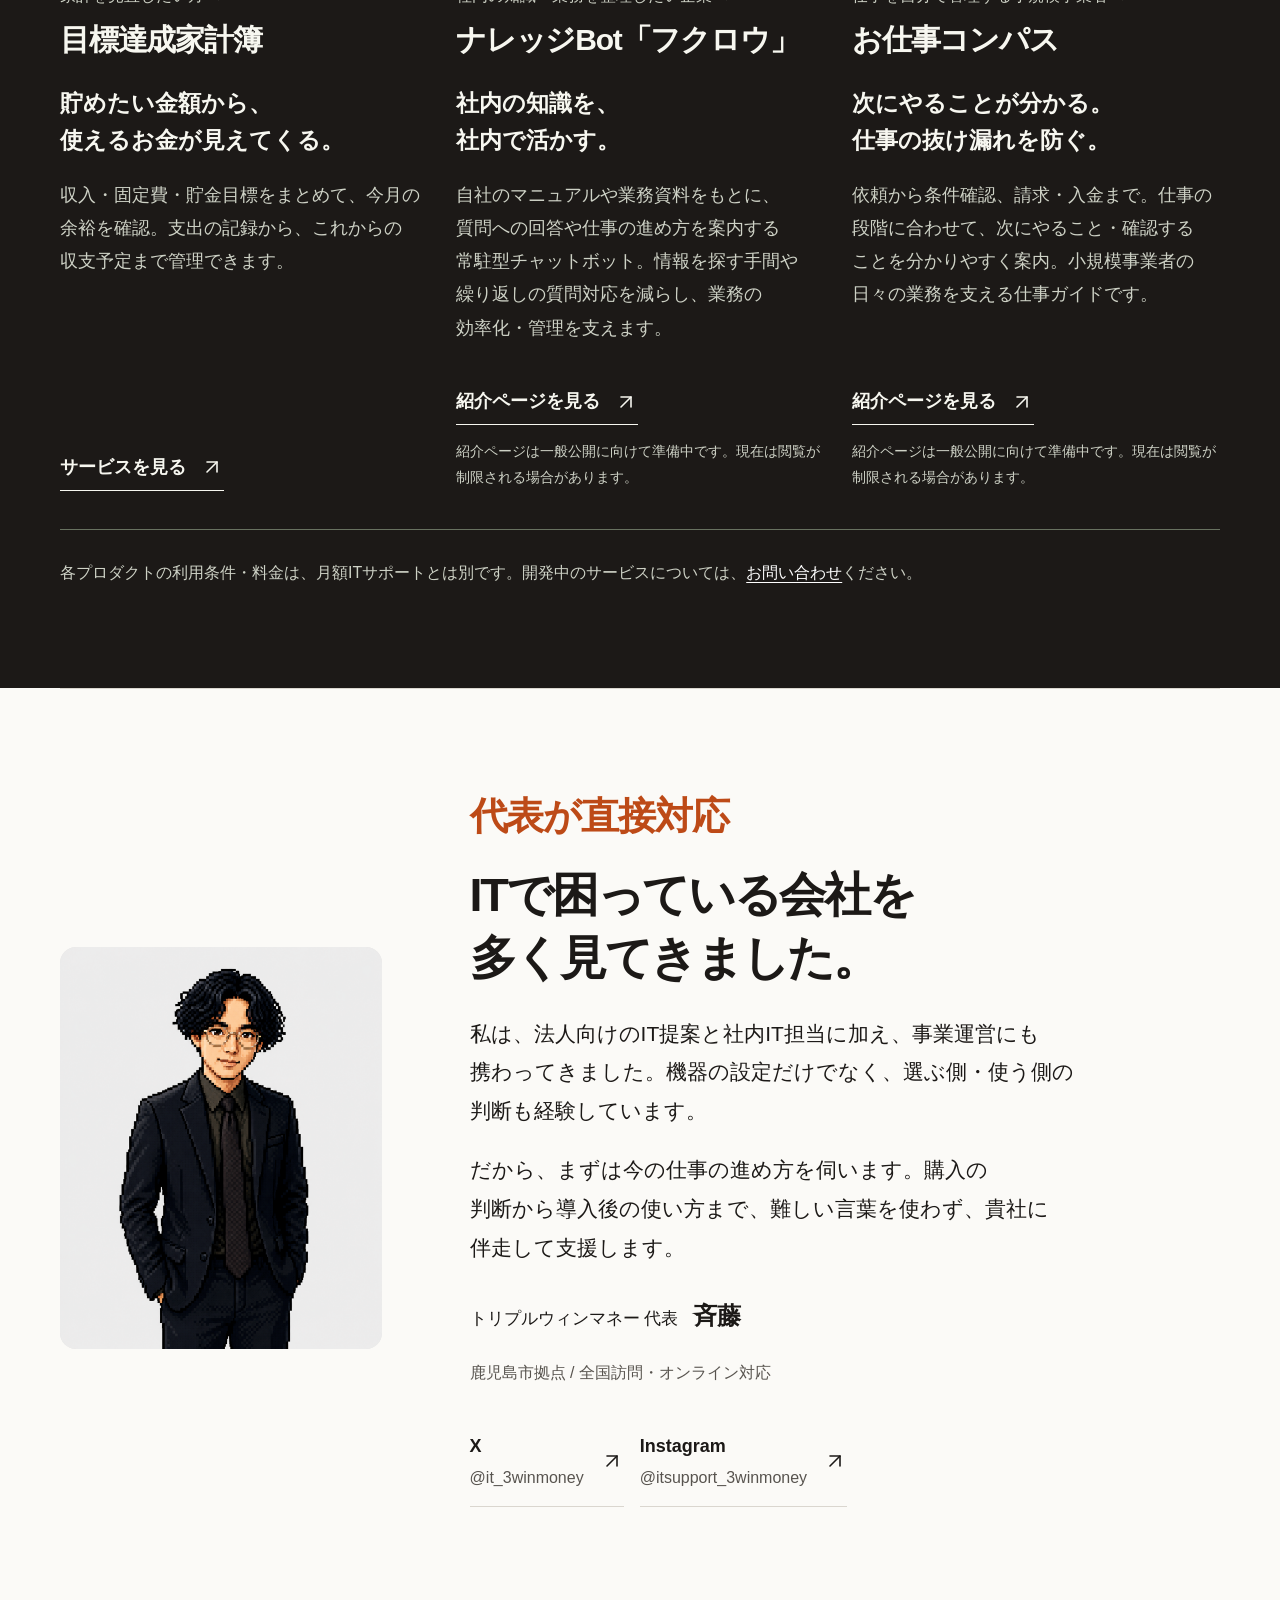
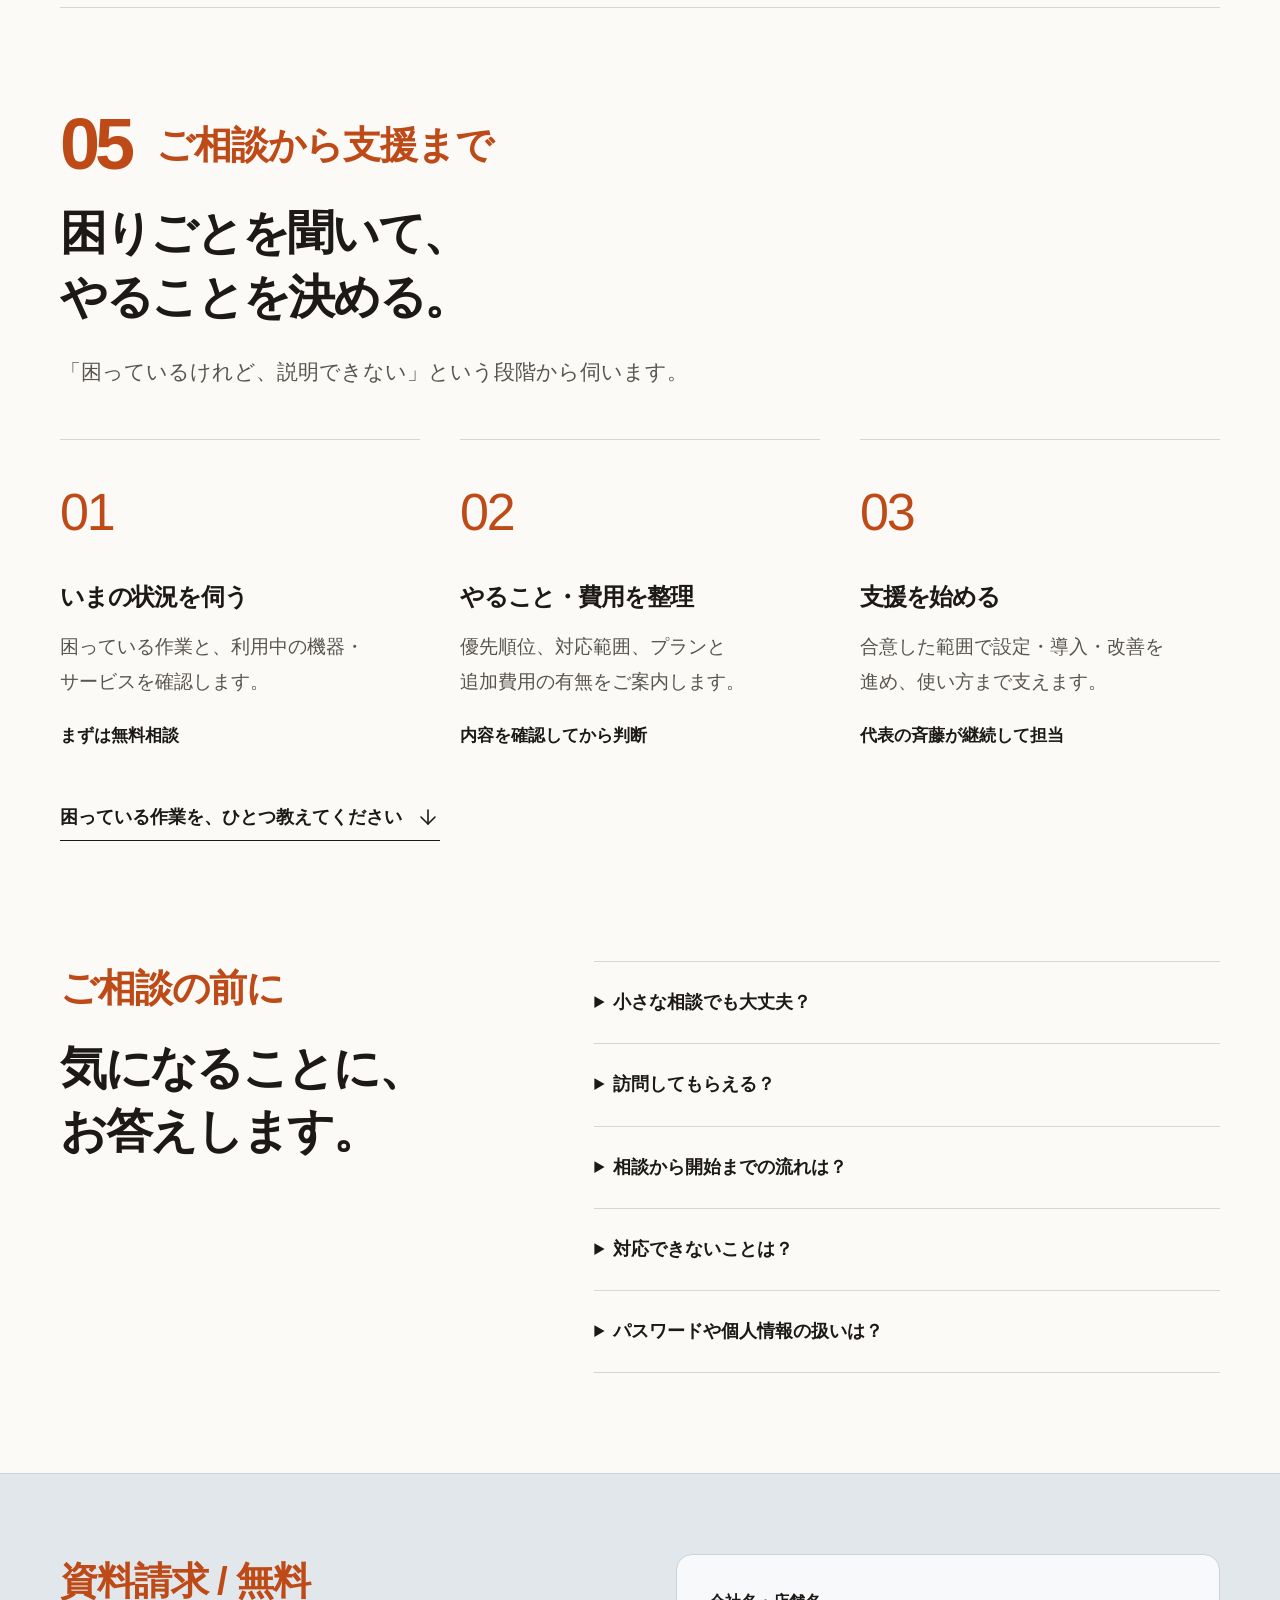
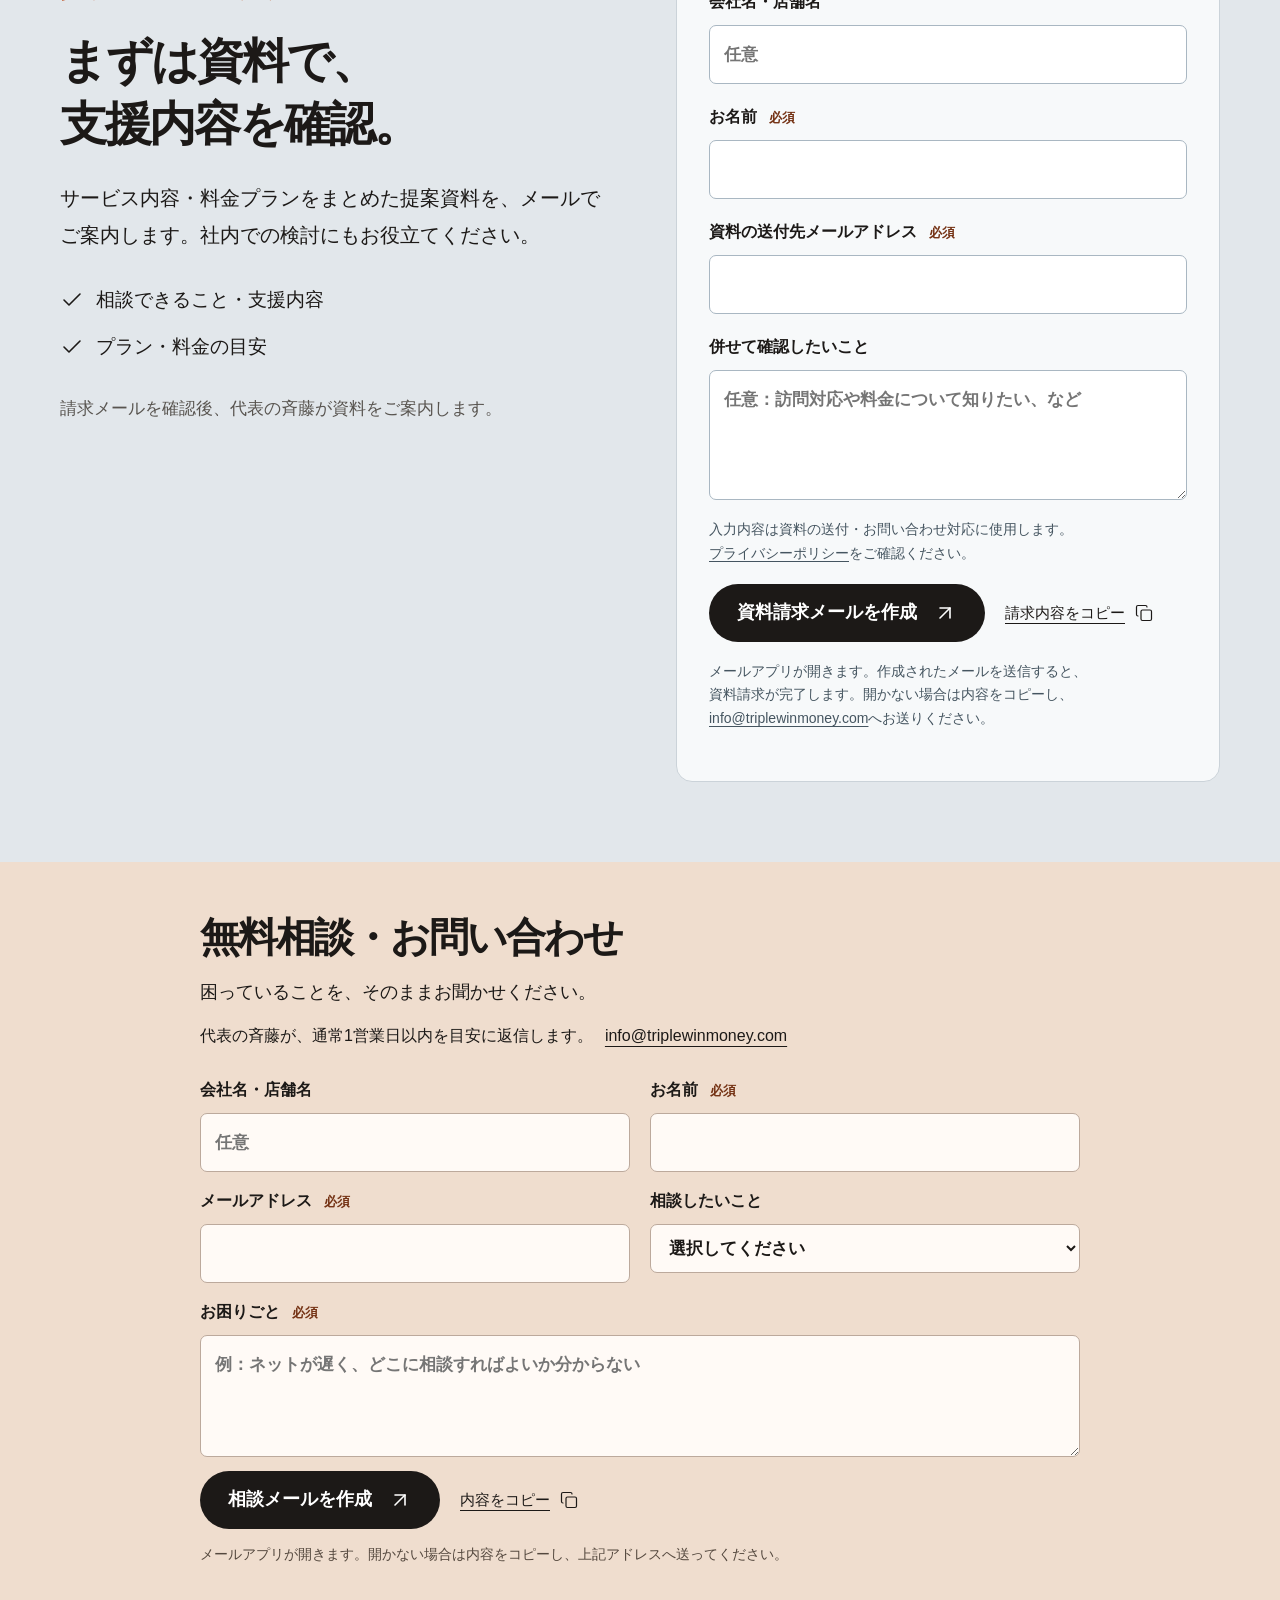
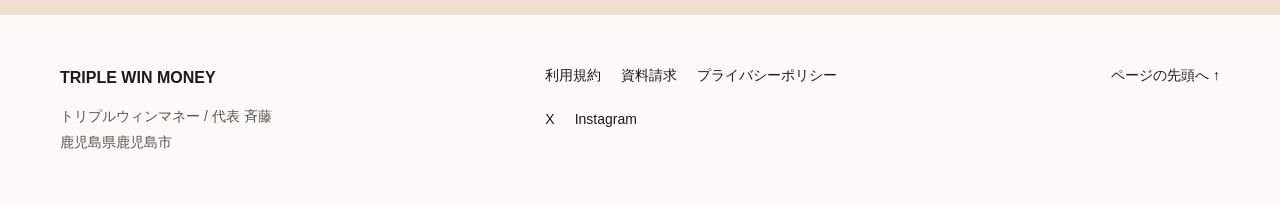
==== commit e9608f47: "Add browser-only IT health check and consultation option" ====
--- a/index.html
+++ b/index.html
@@ -51,7 +51,7 @@
       <h1 id="hero-title" class="typewriter" aria-label="そのIT業務、プロに外注しませんか？"><span class="typewriter-line" aria-hidden="true"><span class="typewriter-phrase">そのIT業務、</span></span><br><span class="typewriter-line" aria-hidden="true"><span class="typewriter-phrase hero-keyword">プロに</span><span class="typewriter-phrase">外注しませんか？</span></span></h1>
       <p class="hero-tagline">ITの「調べる・迷う・止まる」を、外部IT担当へ。</p>
       <p class="hero-description"><span class="phrase">ネットの不具合も、</span><span class="phrase">機器選びも、</span><span class="phrase">クラウド・AIも。</span><br><span class="phrase">月2万円から、</span><span class="phrase">会社のITをまとめて相談。</span></p>
-      <div class="hero-actions"><a class="button button-primary" href="#contact">まずは無料で相談する<i data-lucide="arrow-up-right" aria-hidden="true"></i></a><a class="button button-outline" href="#documents">資料を請求する<i data-lucide="file-text" aria-hidden="true"></i></a></div>
+      <div class="hero-actions"><a class="button button-primary" href="#contact">まずは無料で相談する<i data-lucide="arrow-up-right" aria-hidden="true"></i></a><a class="button button-outline" href="#documents">資料を請求する<i data-lucide="file-text" aria-hidden="true"></i></a><a class="button button-outline" href="./shindan.html">3分でIT健康診断をする(無料)</a></div>
       <p class="hero-note">月額20,000円〜（税別）<span>／</span>初期費用は原則不要</p>
       <a class="hero-person" href="#profile"><img src="./assets/representative-saito.png" alt="" width="44" height="44"><span>IT提案・社内IT担当・事業運営を経験。<strong>代表の斉藤が、直接ご相談を伺います。</strong></span><i data-lucide="arrow-down-right" aria-hidden="true"></i></a>
     </section>
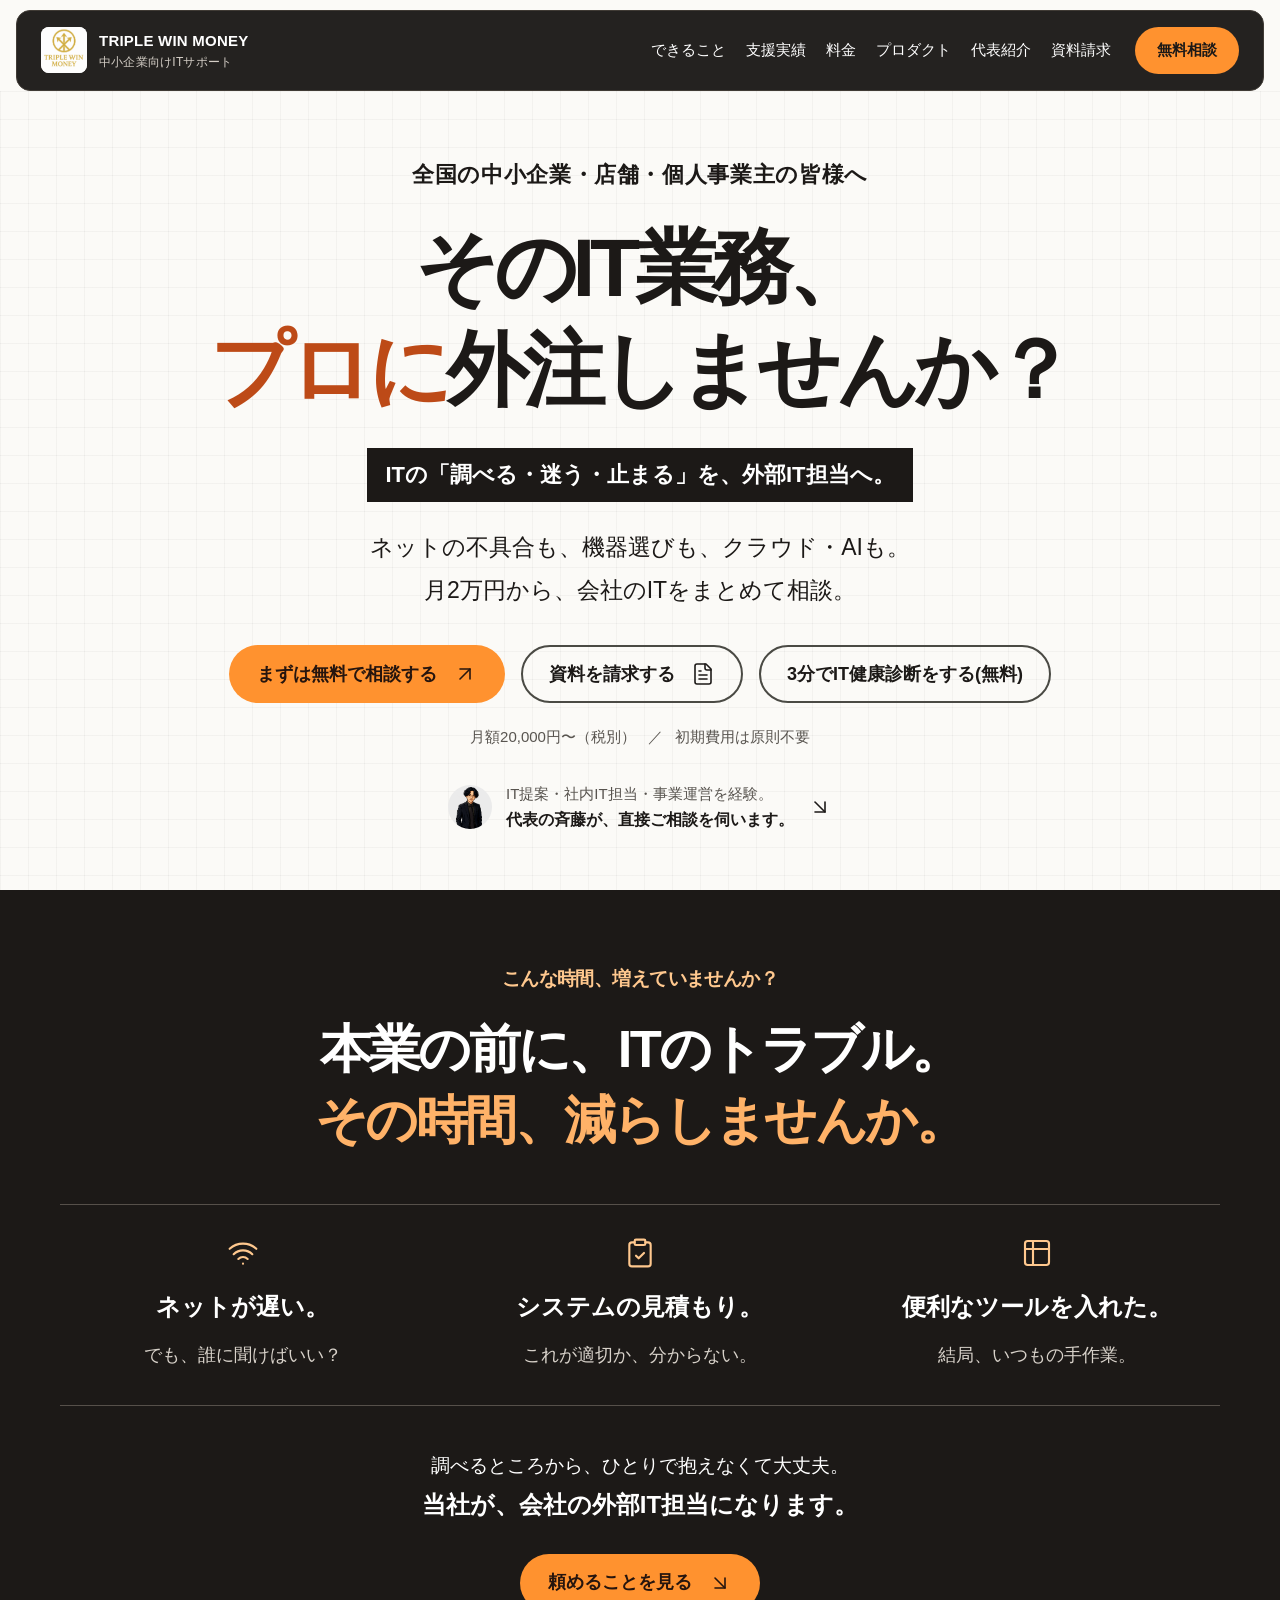
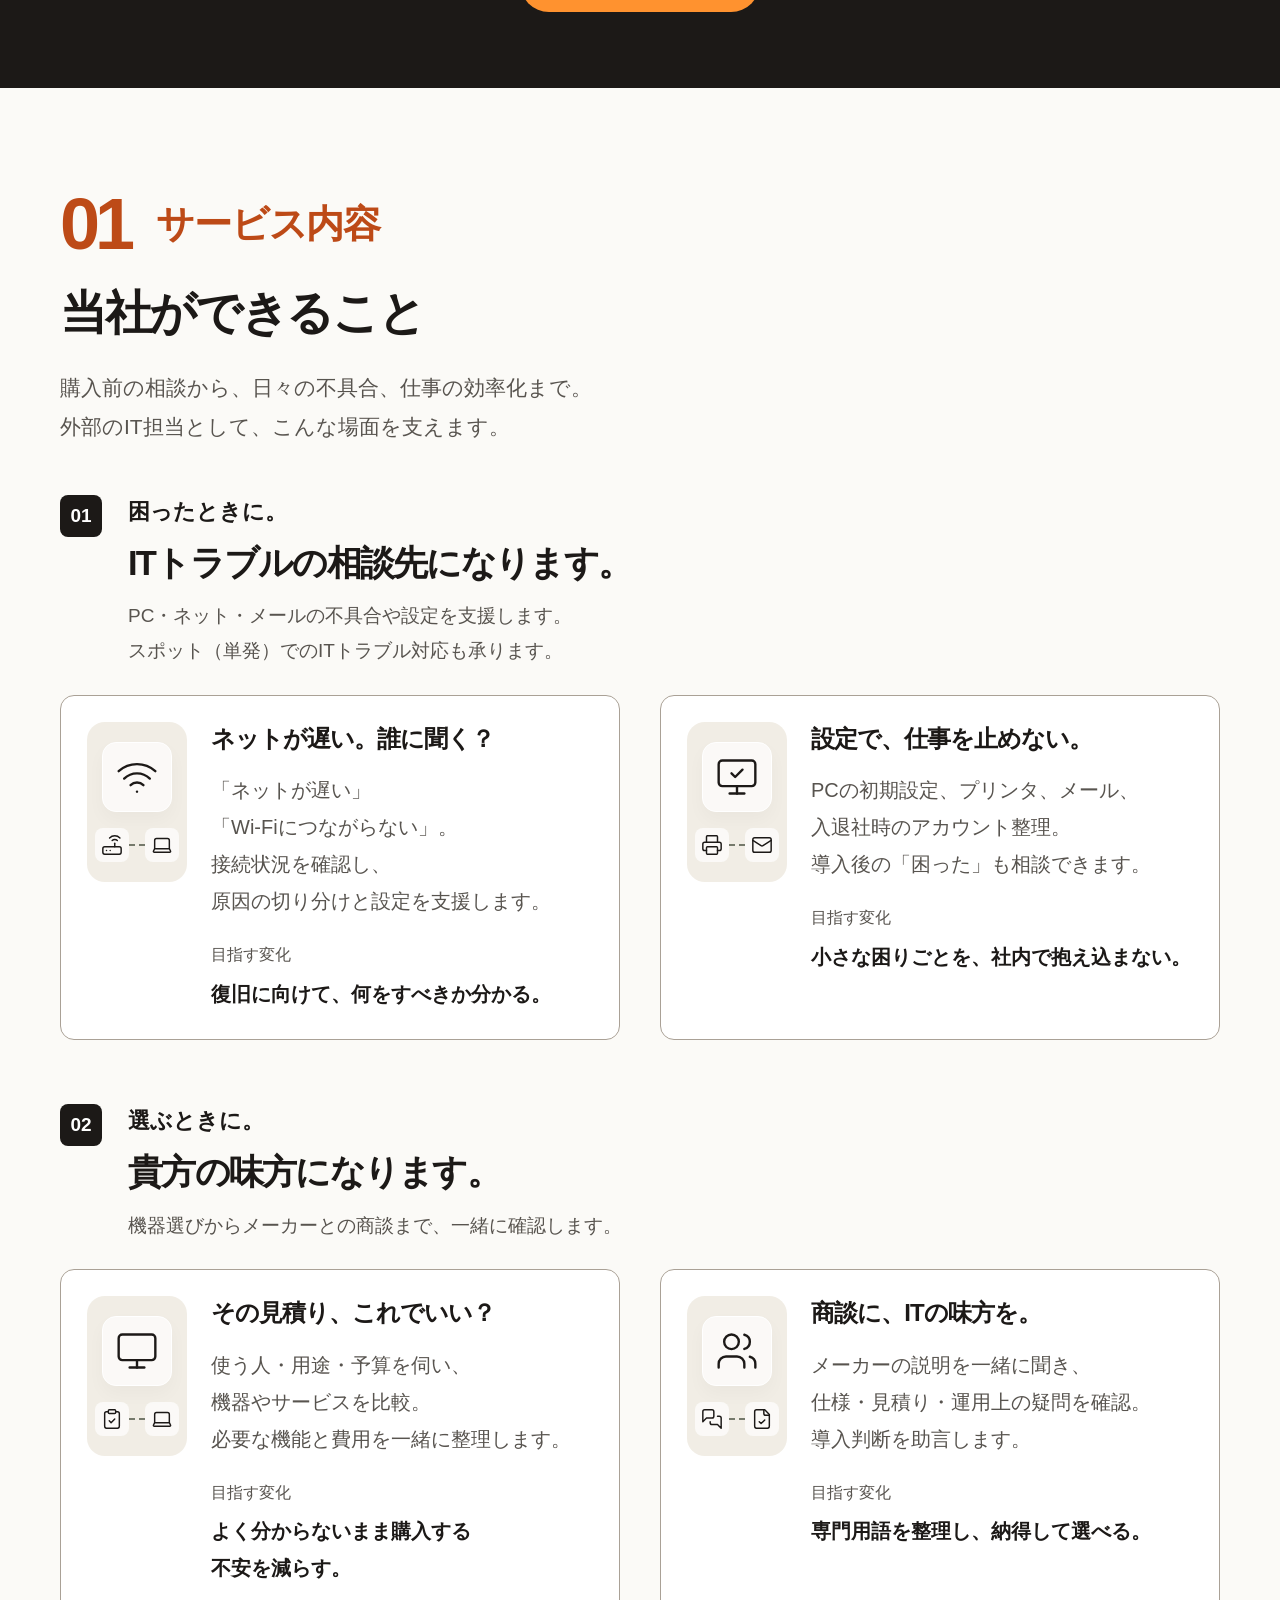
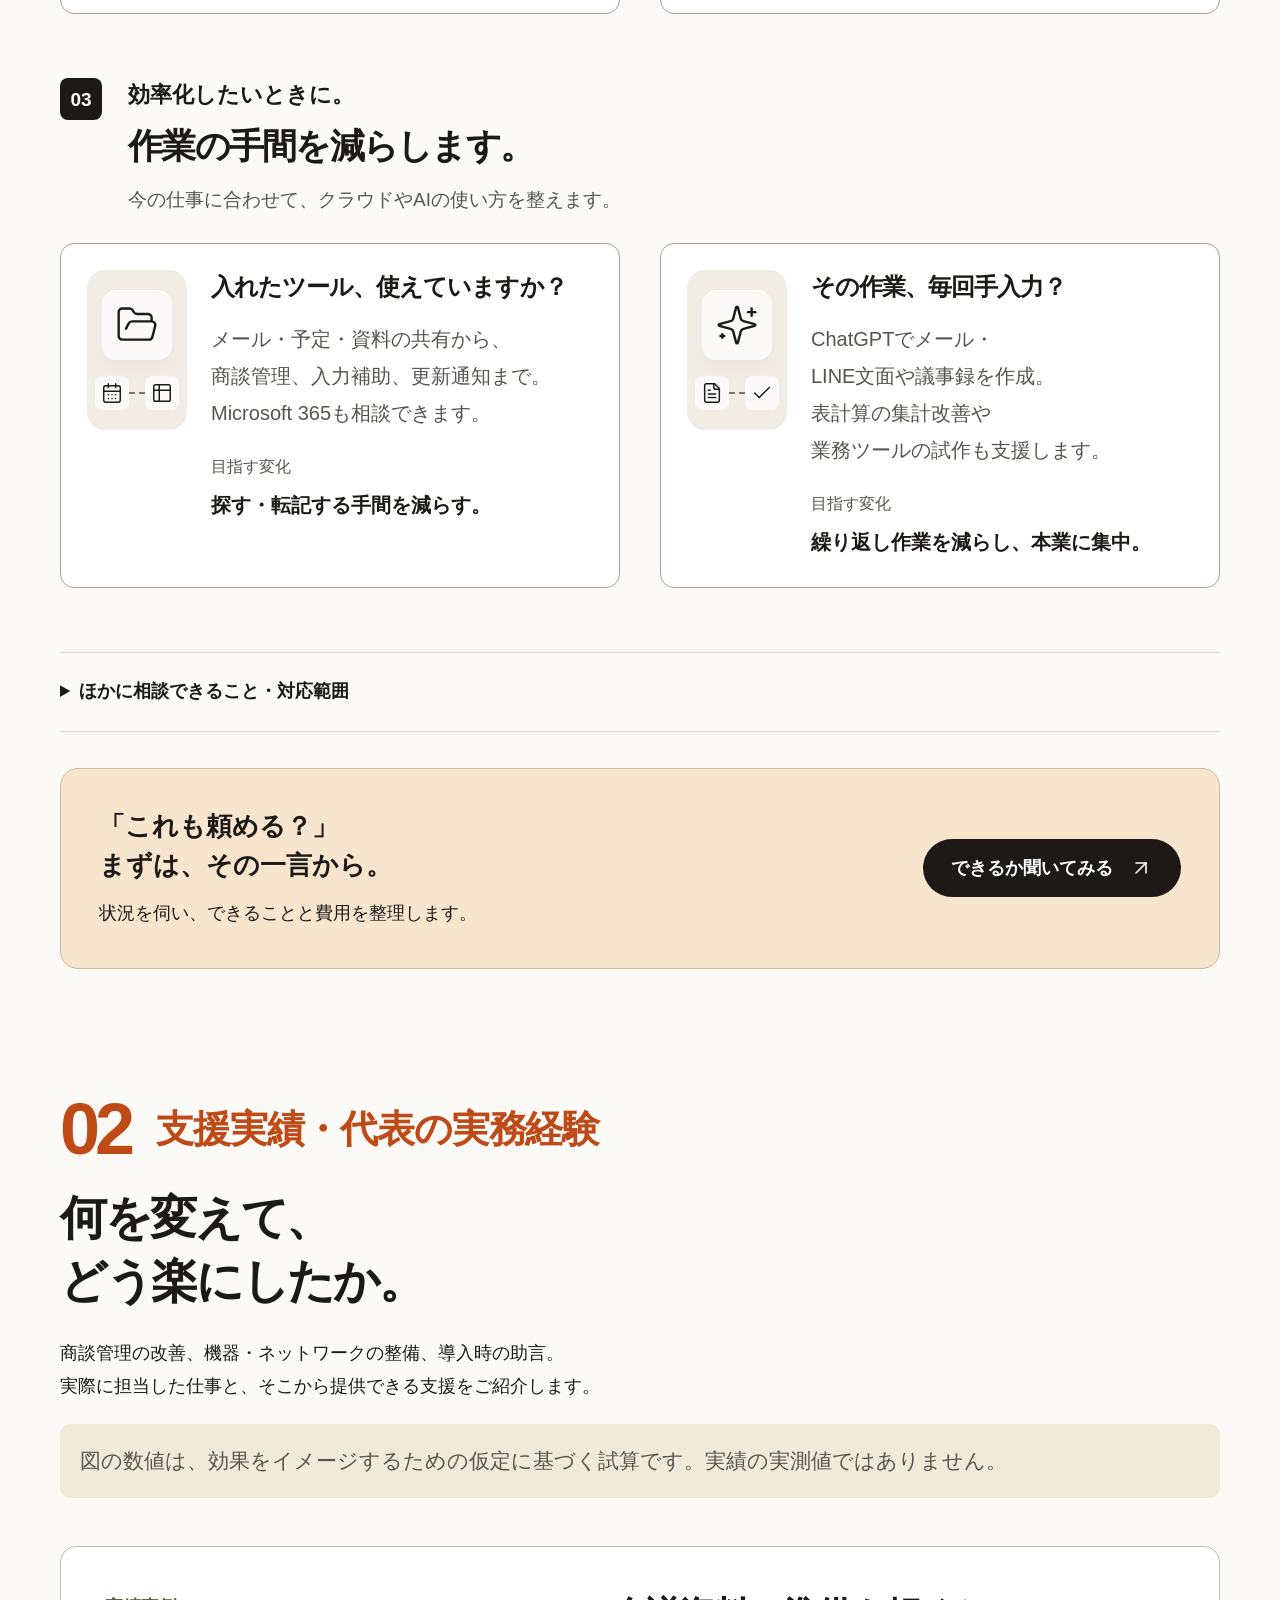
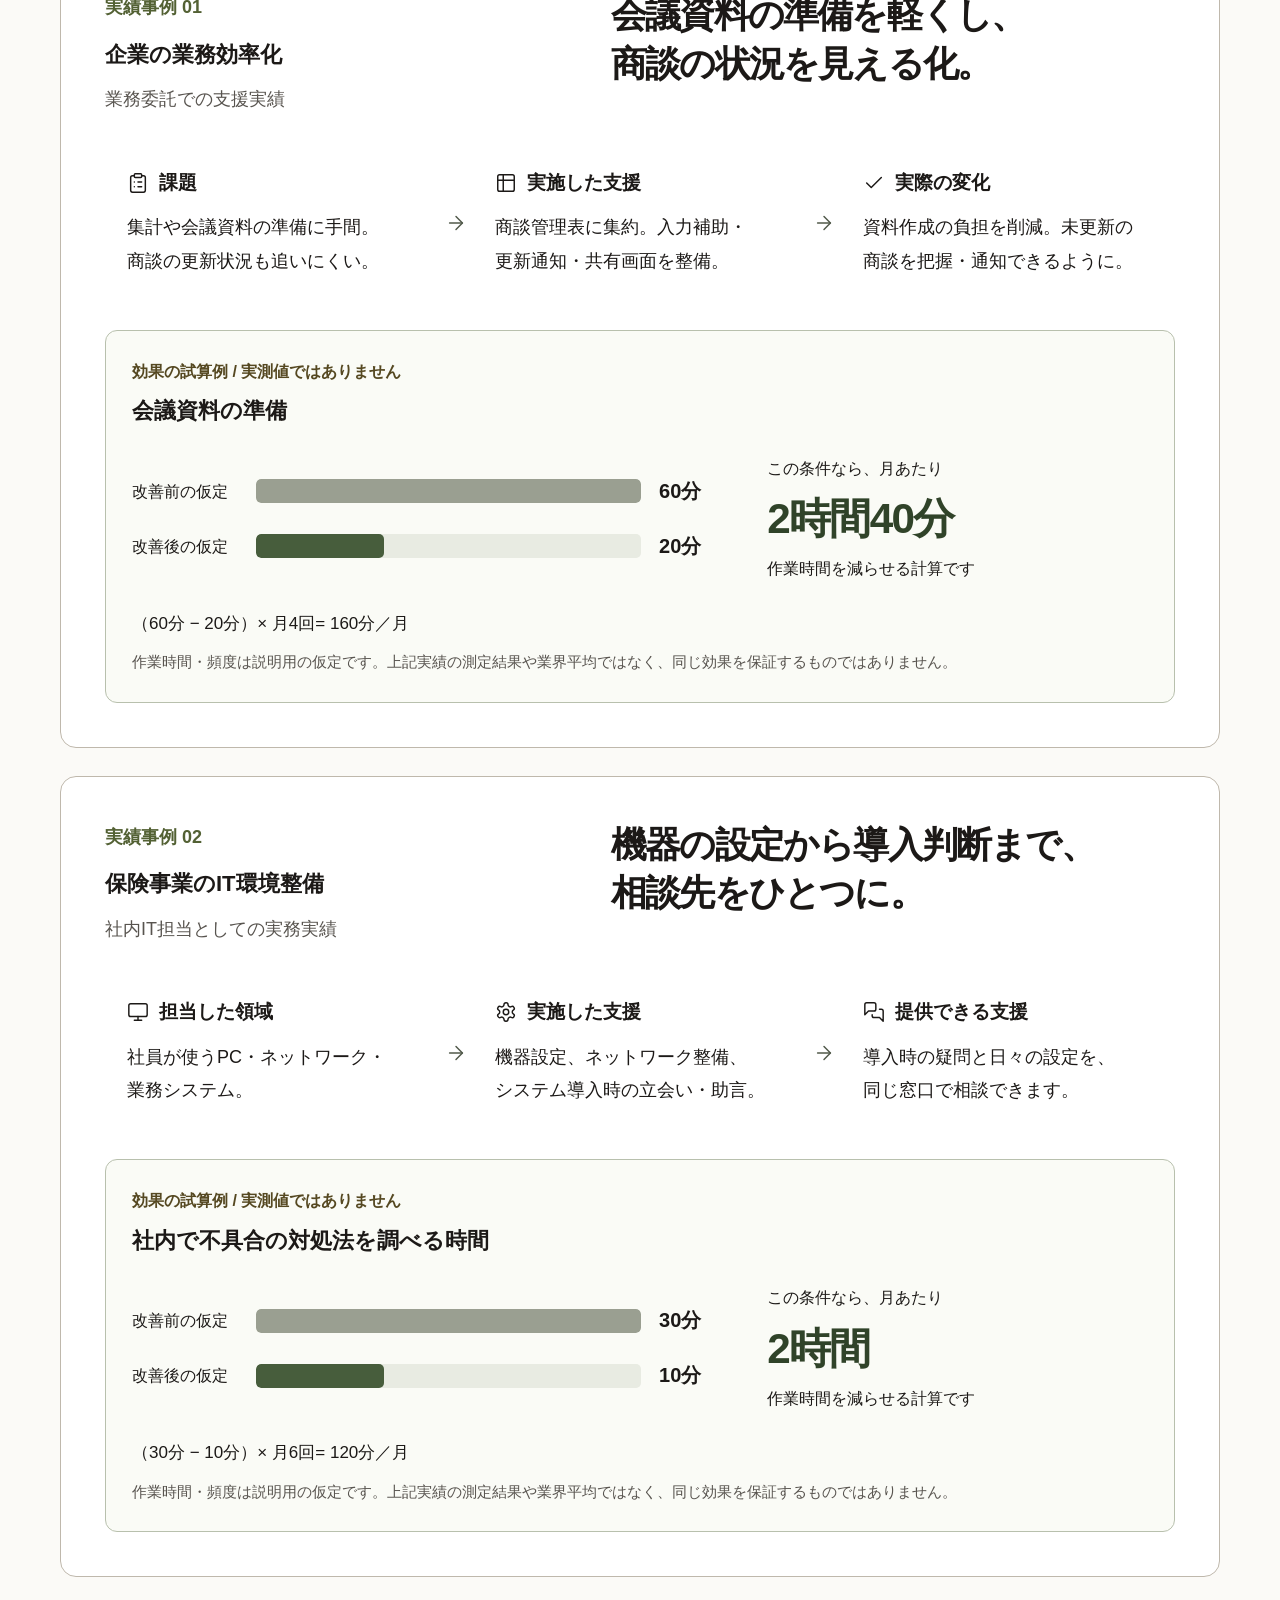
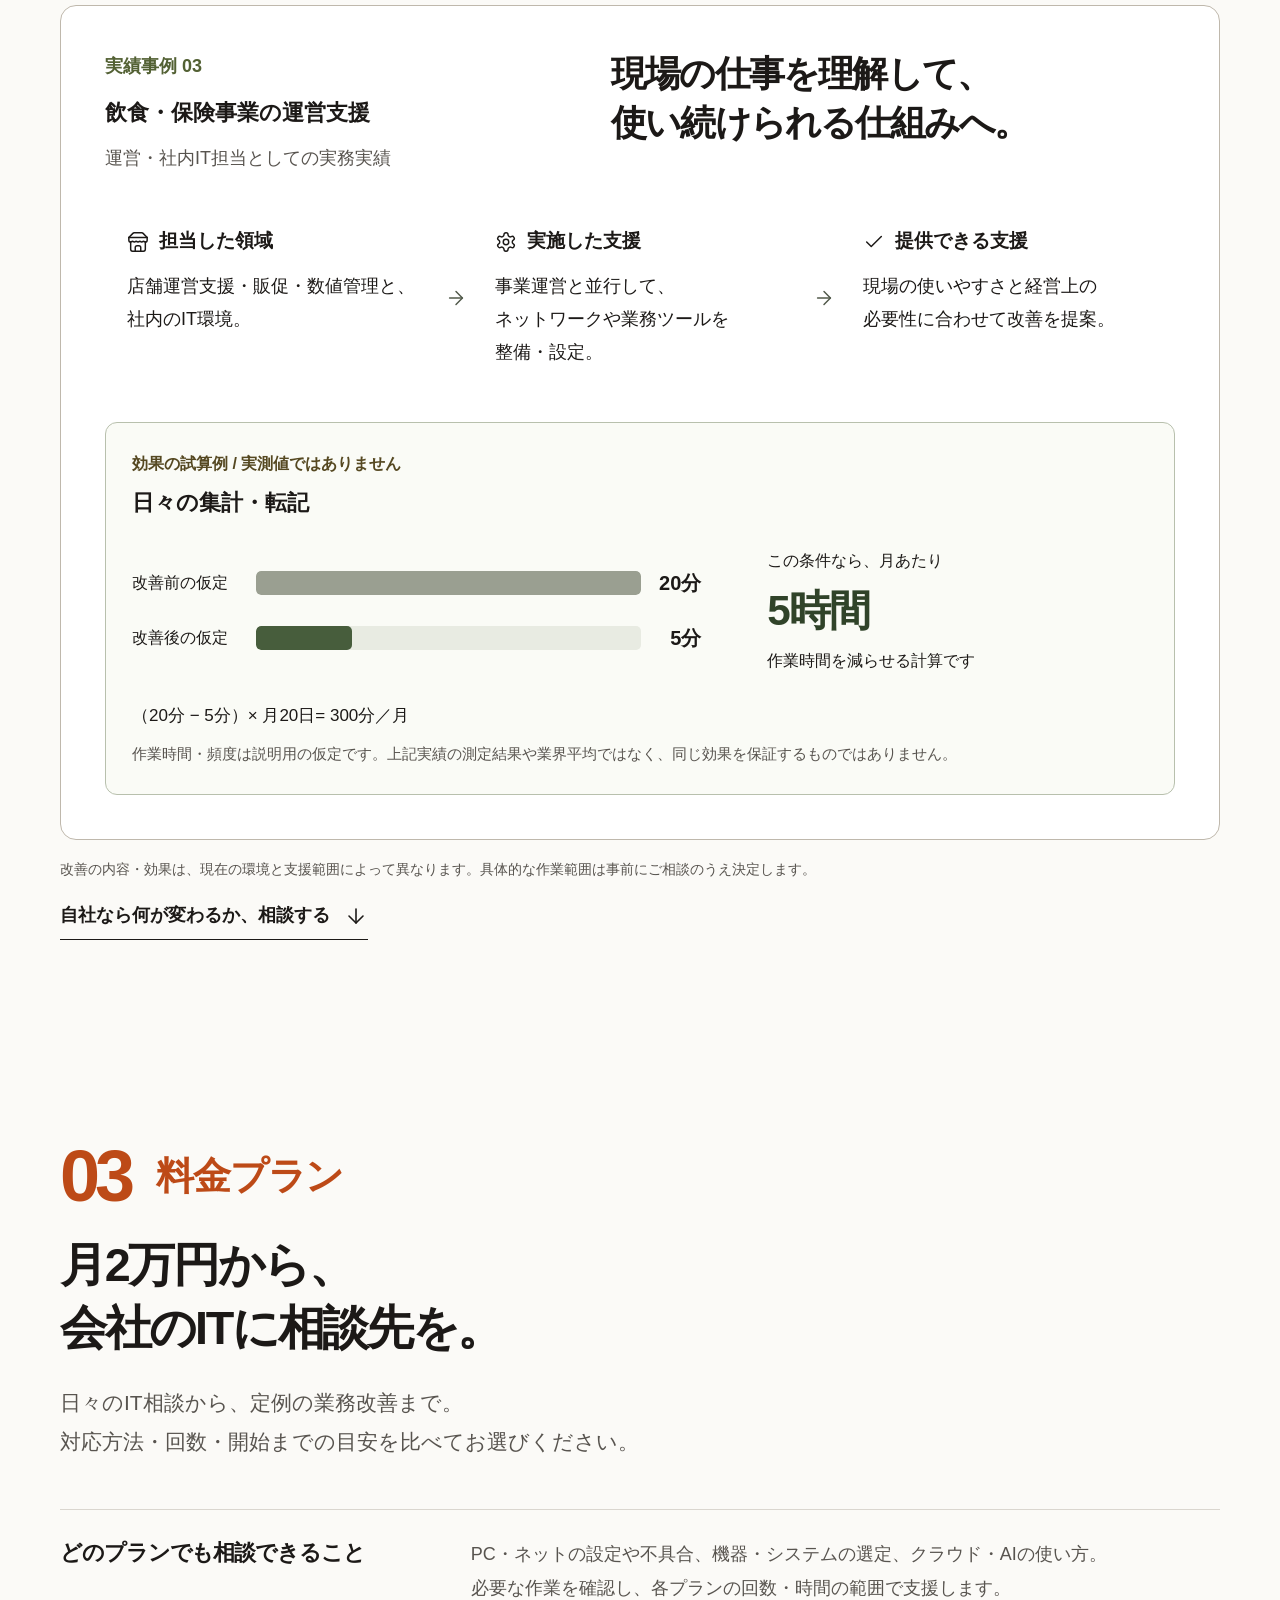
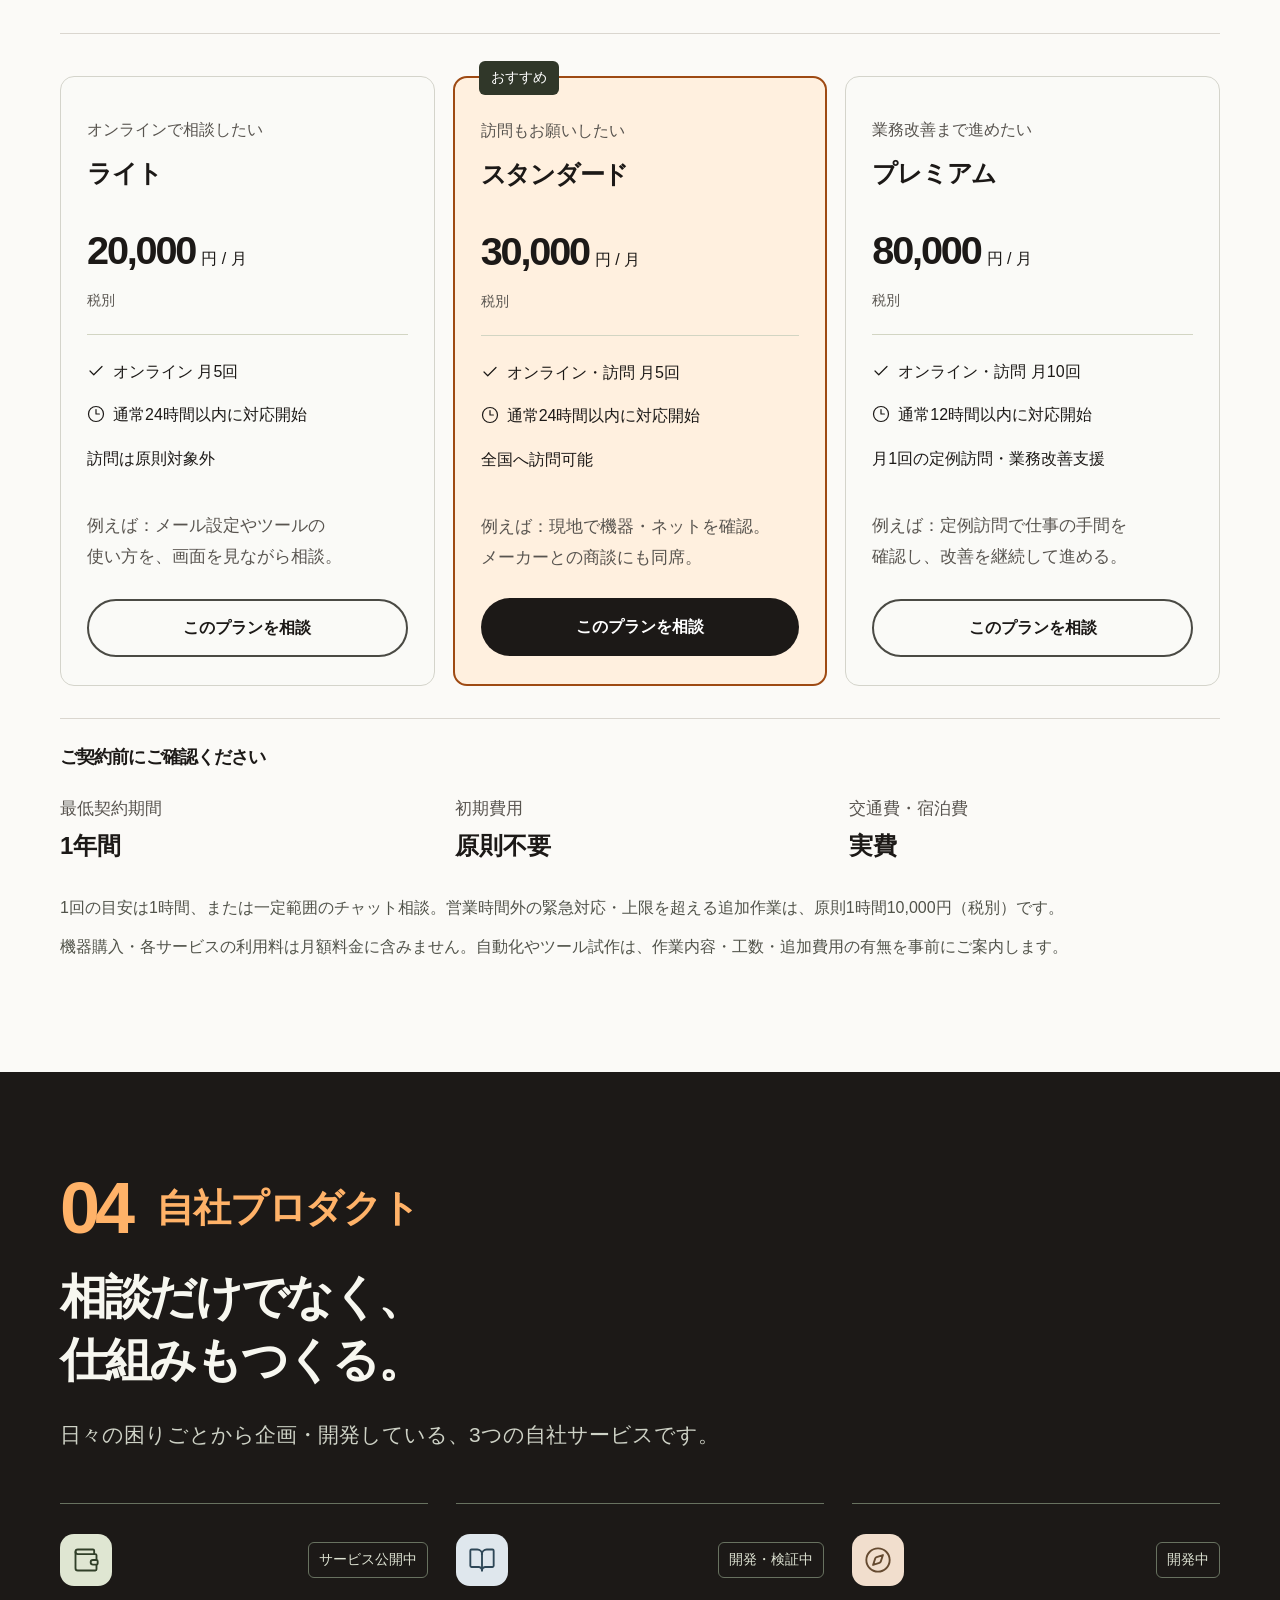
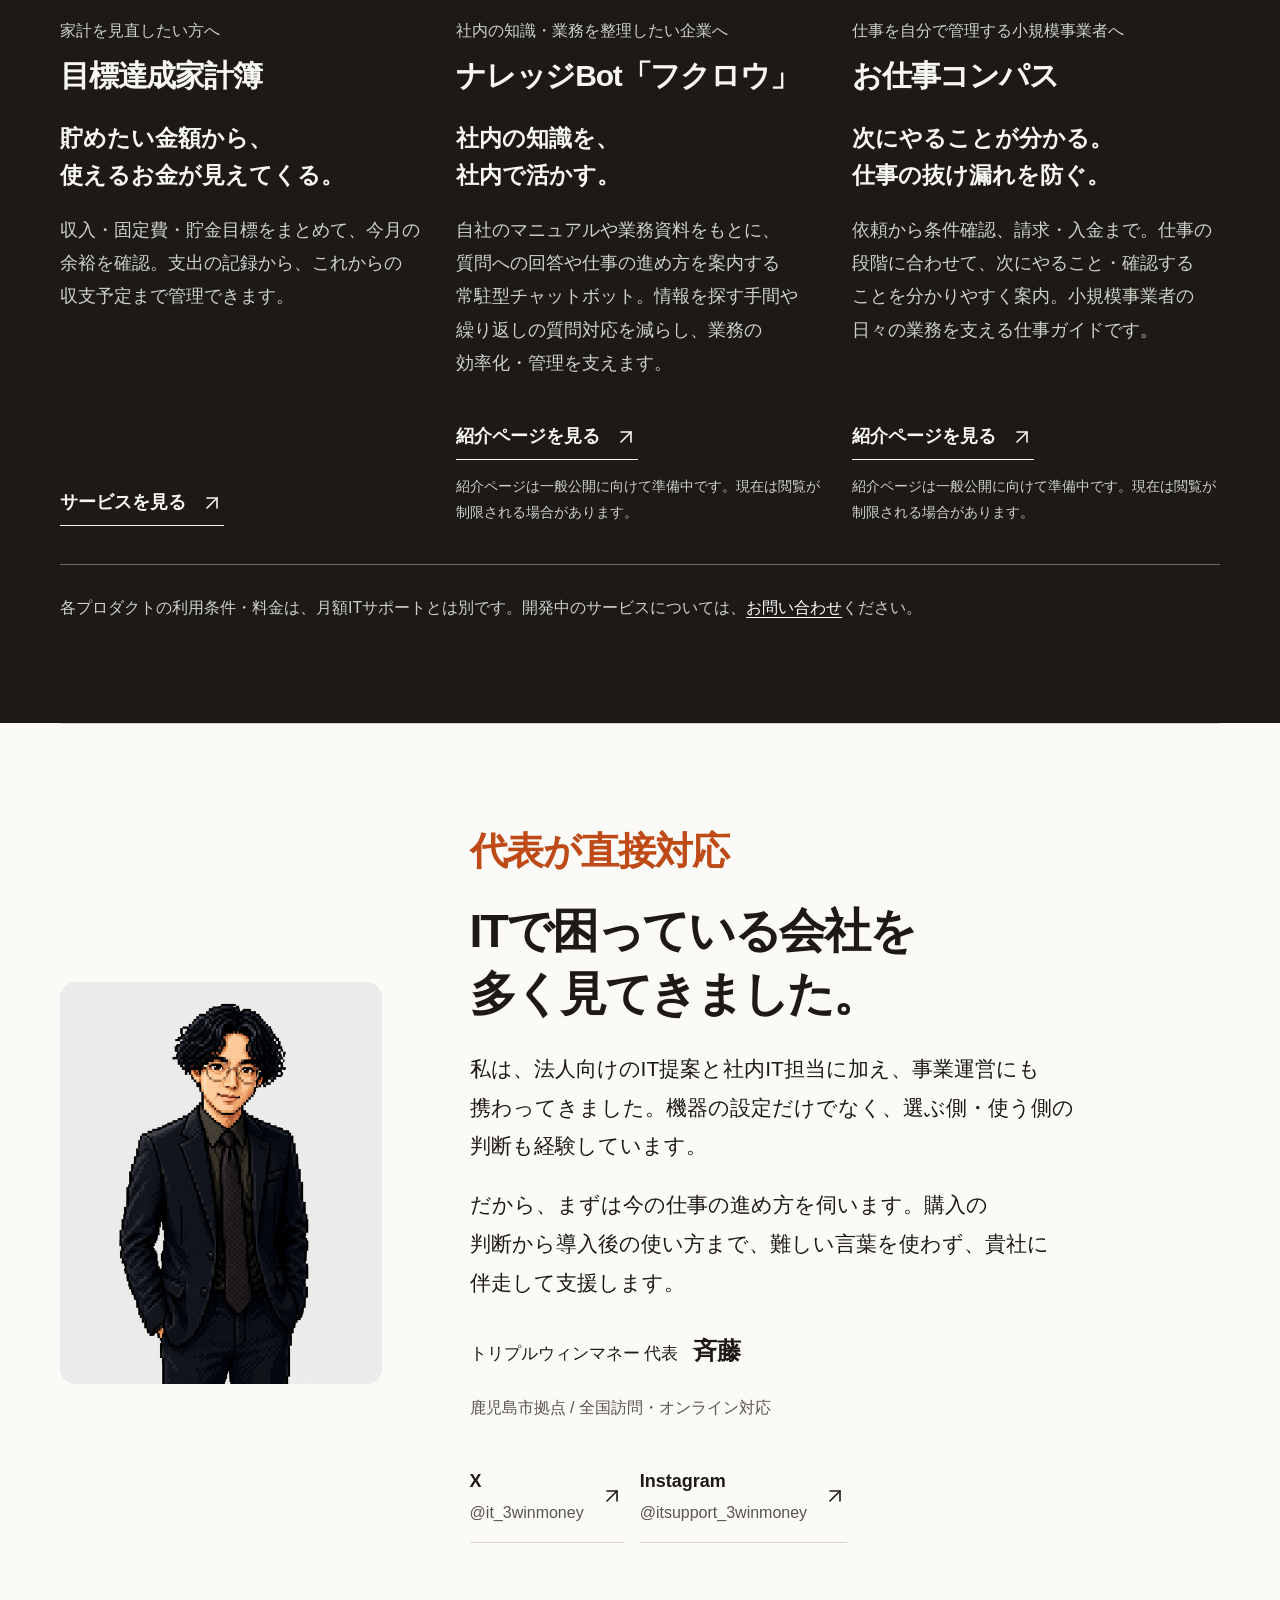
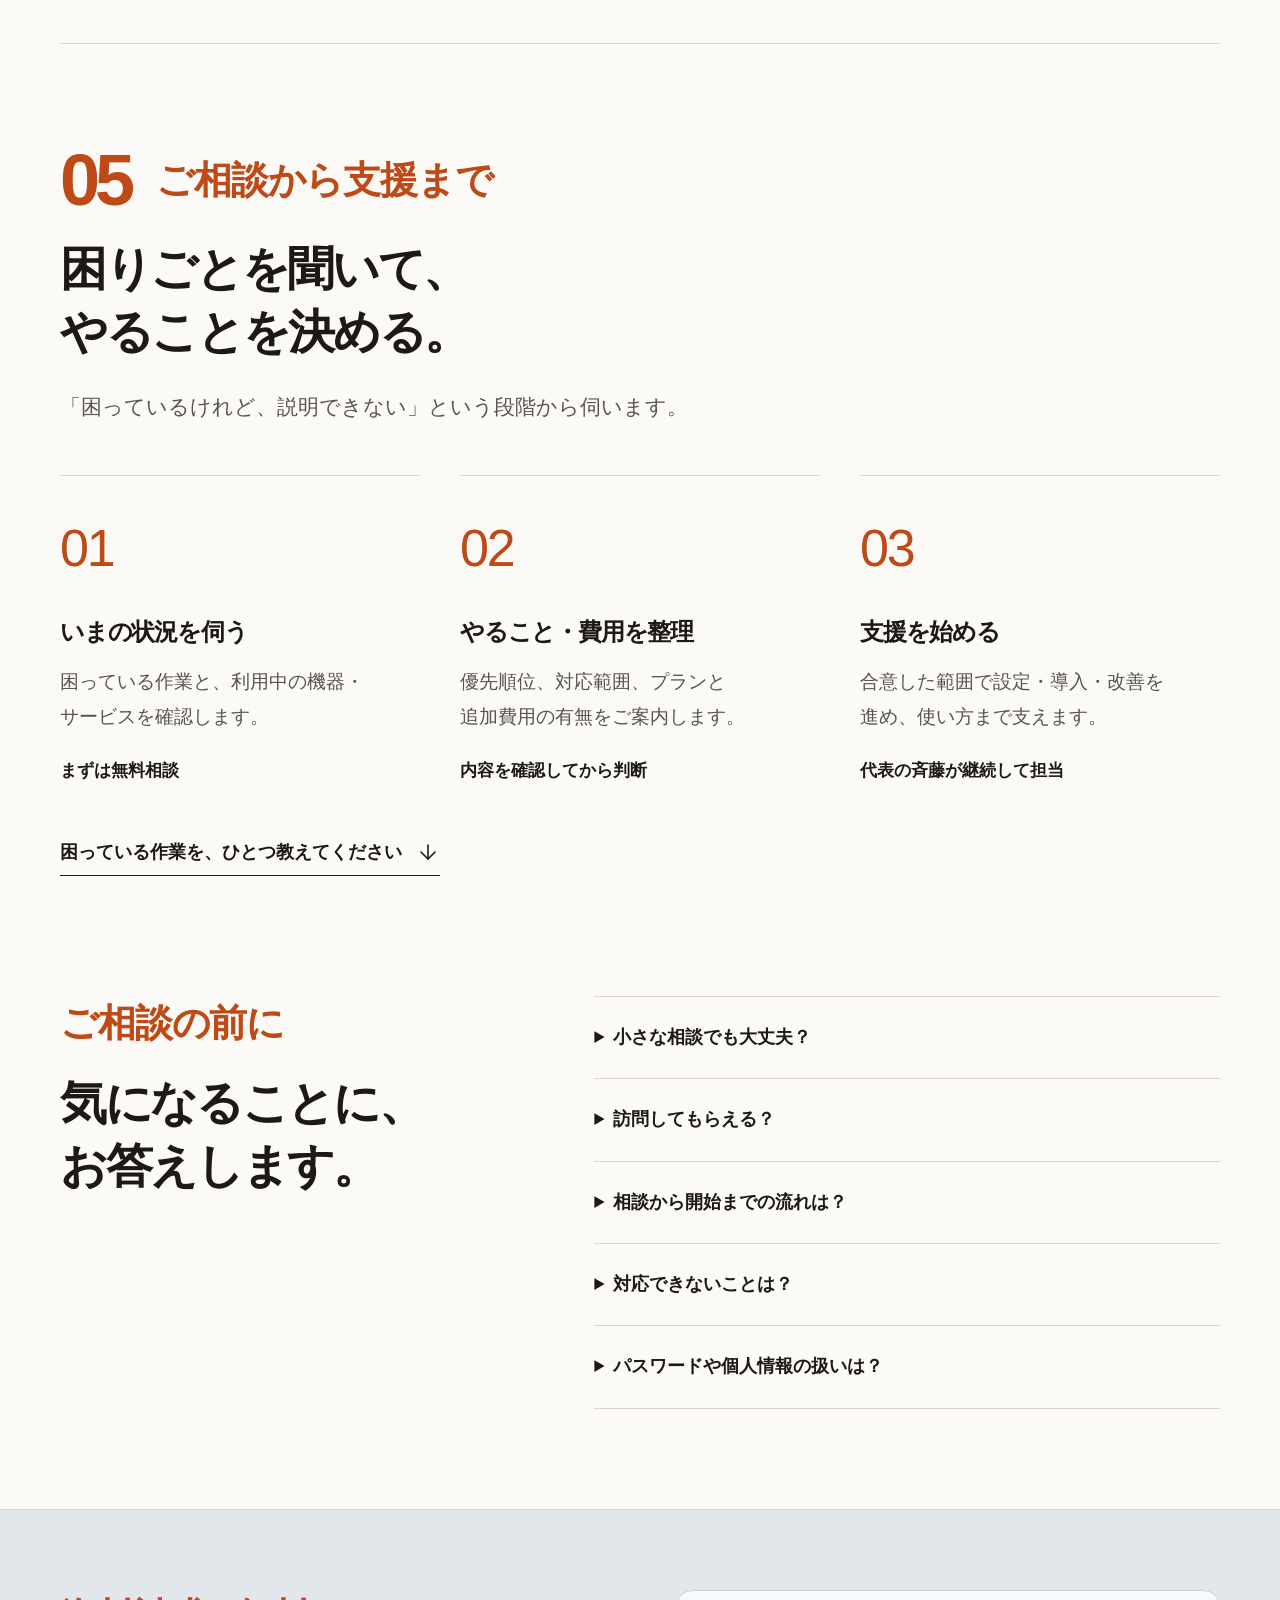
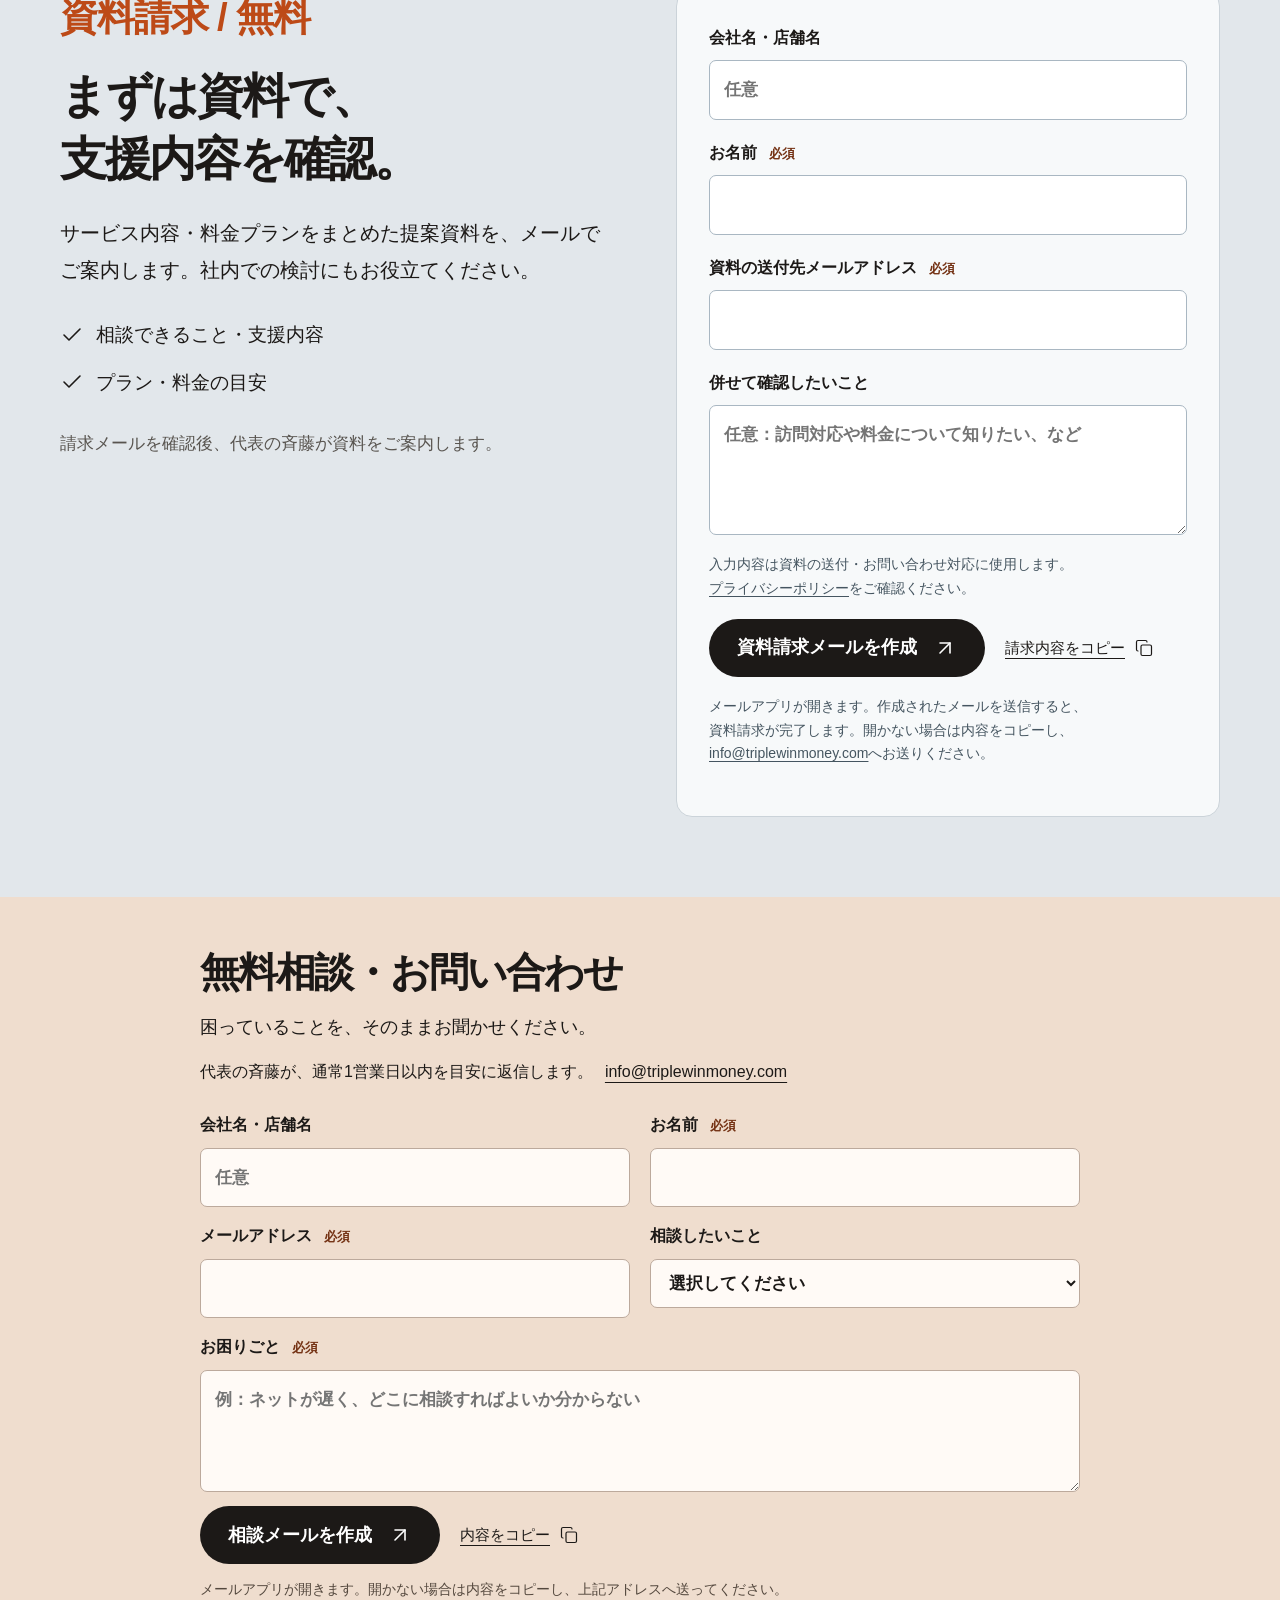
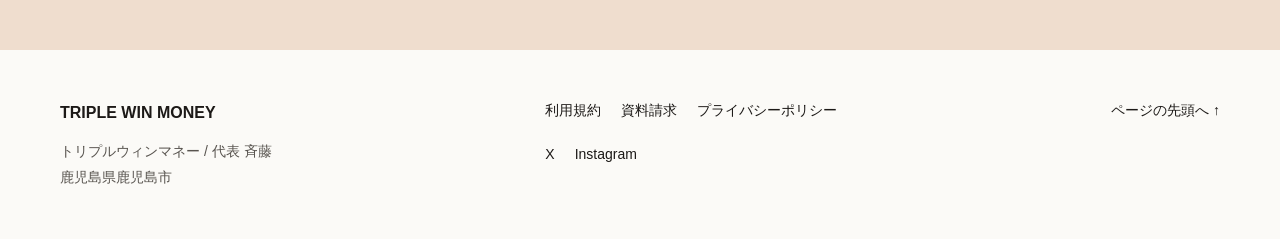
==== commit 9cde8c63: "Clarify availability of one-off IT troubleshooting" ====
--- a/index.html
+++ b/index.html
@@ -72,7 +72,7 @@
     <section class="section services" id="services" aria-labelledby="services-title">
       <div class="section-heading"><p class="eyebrow" data-step="01">サービス内容</p><h2 id="services-title">当社ができること</h2><p><span class="phrase">購入前の相談から、</span><span class="phrase">日々の不具合、</span><span class="phrase">仕事の効率化まで。</span><br><span class="phrase">外部のIT担当として、</span><span class="phrase">こんな場面を支えます。</span></p></div>
       <section class="support-stage" aria-labelledby="support-stage-01">
-        <div class="support-stage-heading"><span class="stage-number" aria-hidden="true">01</span><div><p class="stage-when">困ったときに。</p><h3 id="support-stage-01"><span class="phrase">ITトラブルの</span><span class="phrase">相談先になります。</span></h3><p>PC・ネット・メールの不具合や設定を支援します。</p></div></div>
+        <div class="support-stage-heading"><span class="stage-number" aria-hidden="true">01</span><div><p class="stage-when">困ったときに。</p><h3 id="support-stage-01"><span class="phrase">ITトラブルの</span><span class="phrase">相談先になります。</span></h3><p>PC・ネット・メールの不具合や設定を支援します。<br><span class="phrase">スポット（単発）での</span><span class="phrase">ITトラブル対応も承ります。</span></p></div></div>
         <div class="service-columns support-catalog">
           <article id="daily">
           <div class="support-scene scene-sage" aria-hidden="true"><div class="scene-main"><i data-lucide="wifi"></i></div><div class="scene-tools"><i data-lucide="router"></i><span></span><i data-lucide="laptop"></i></div></div>
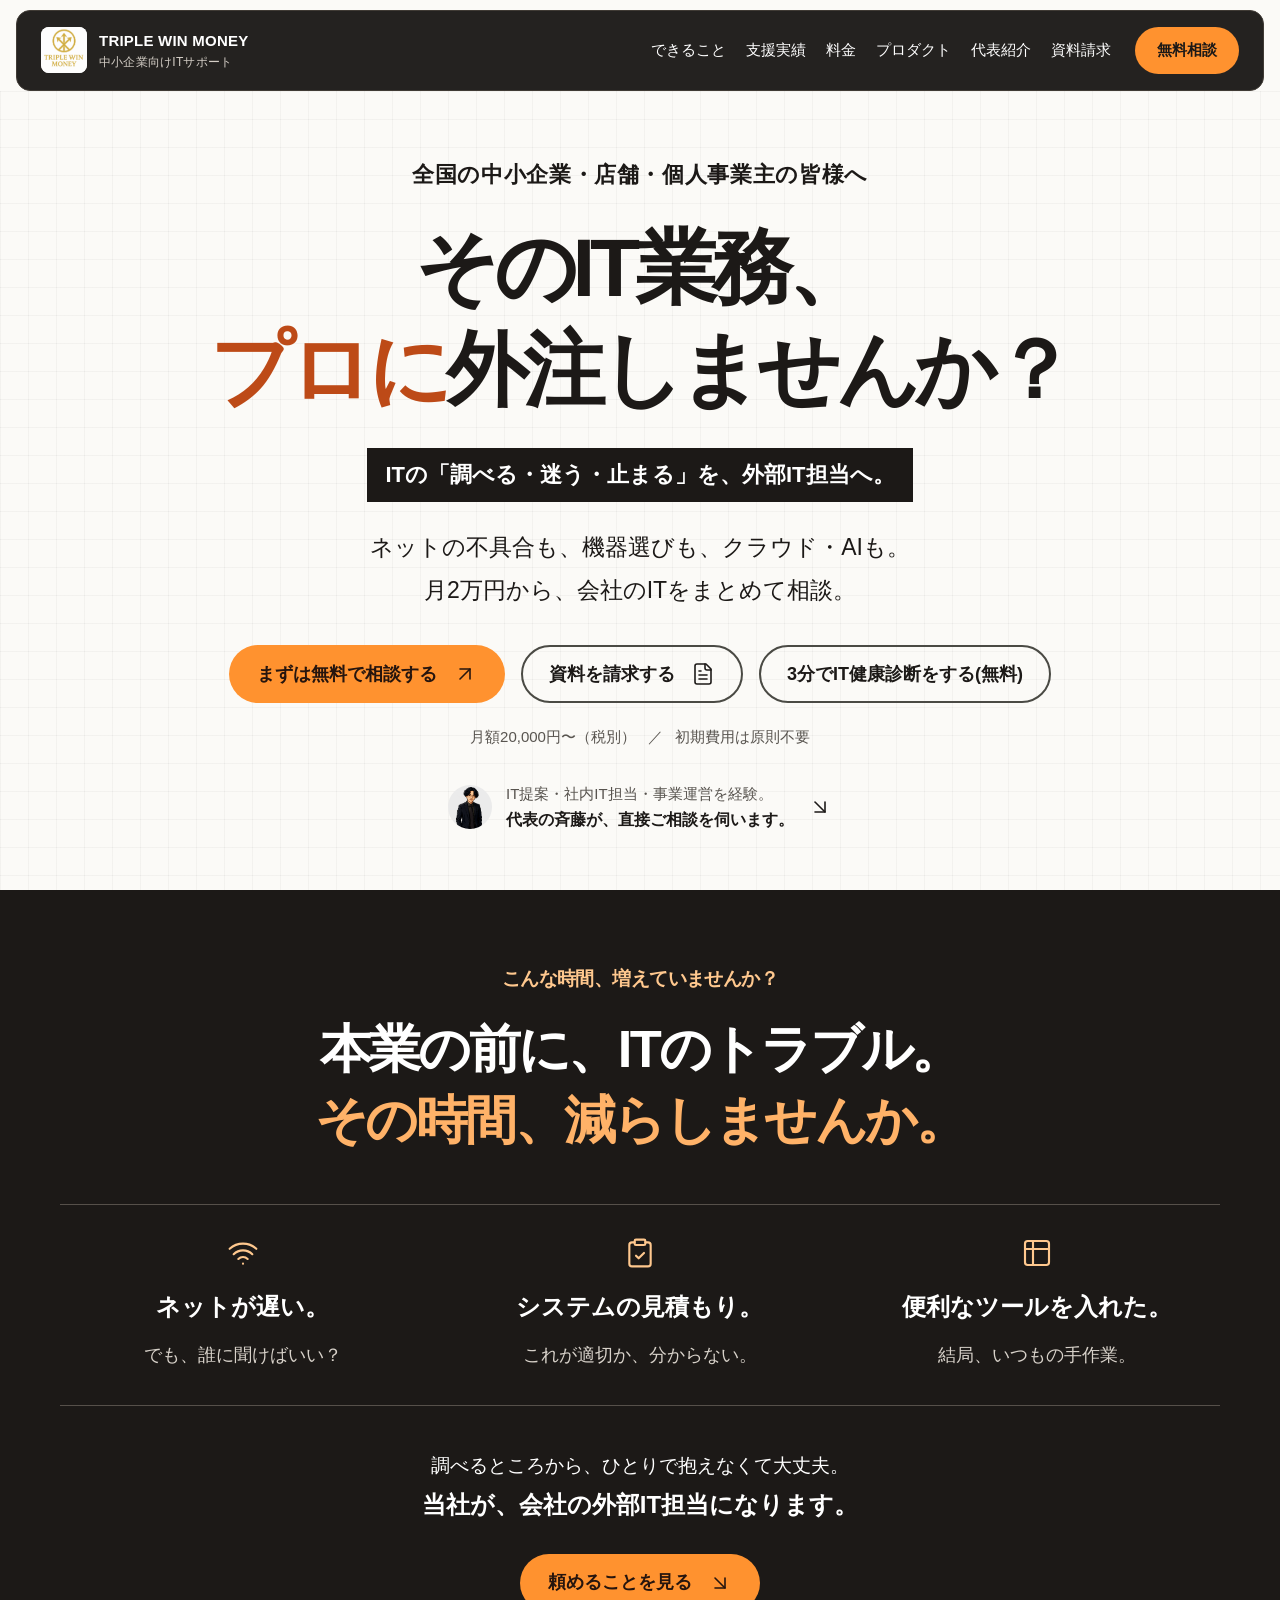
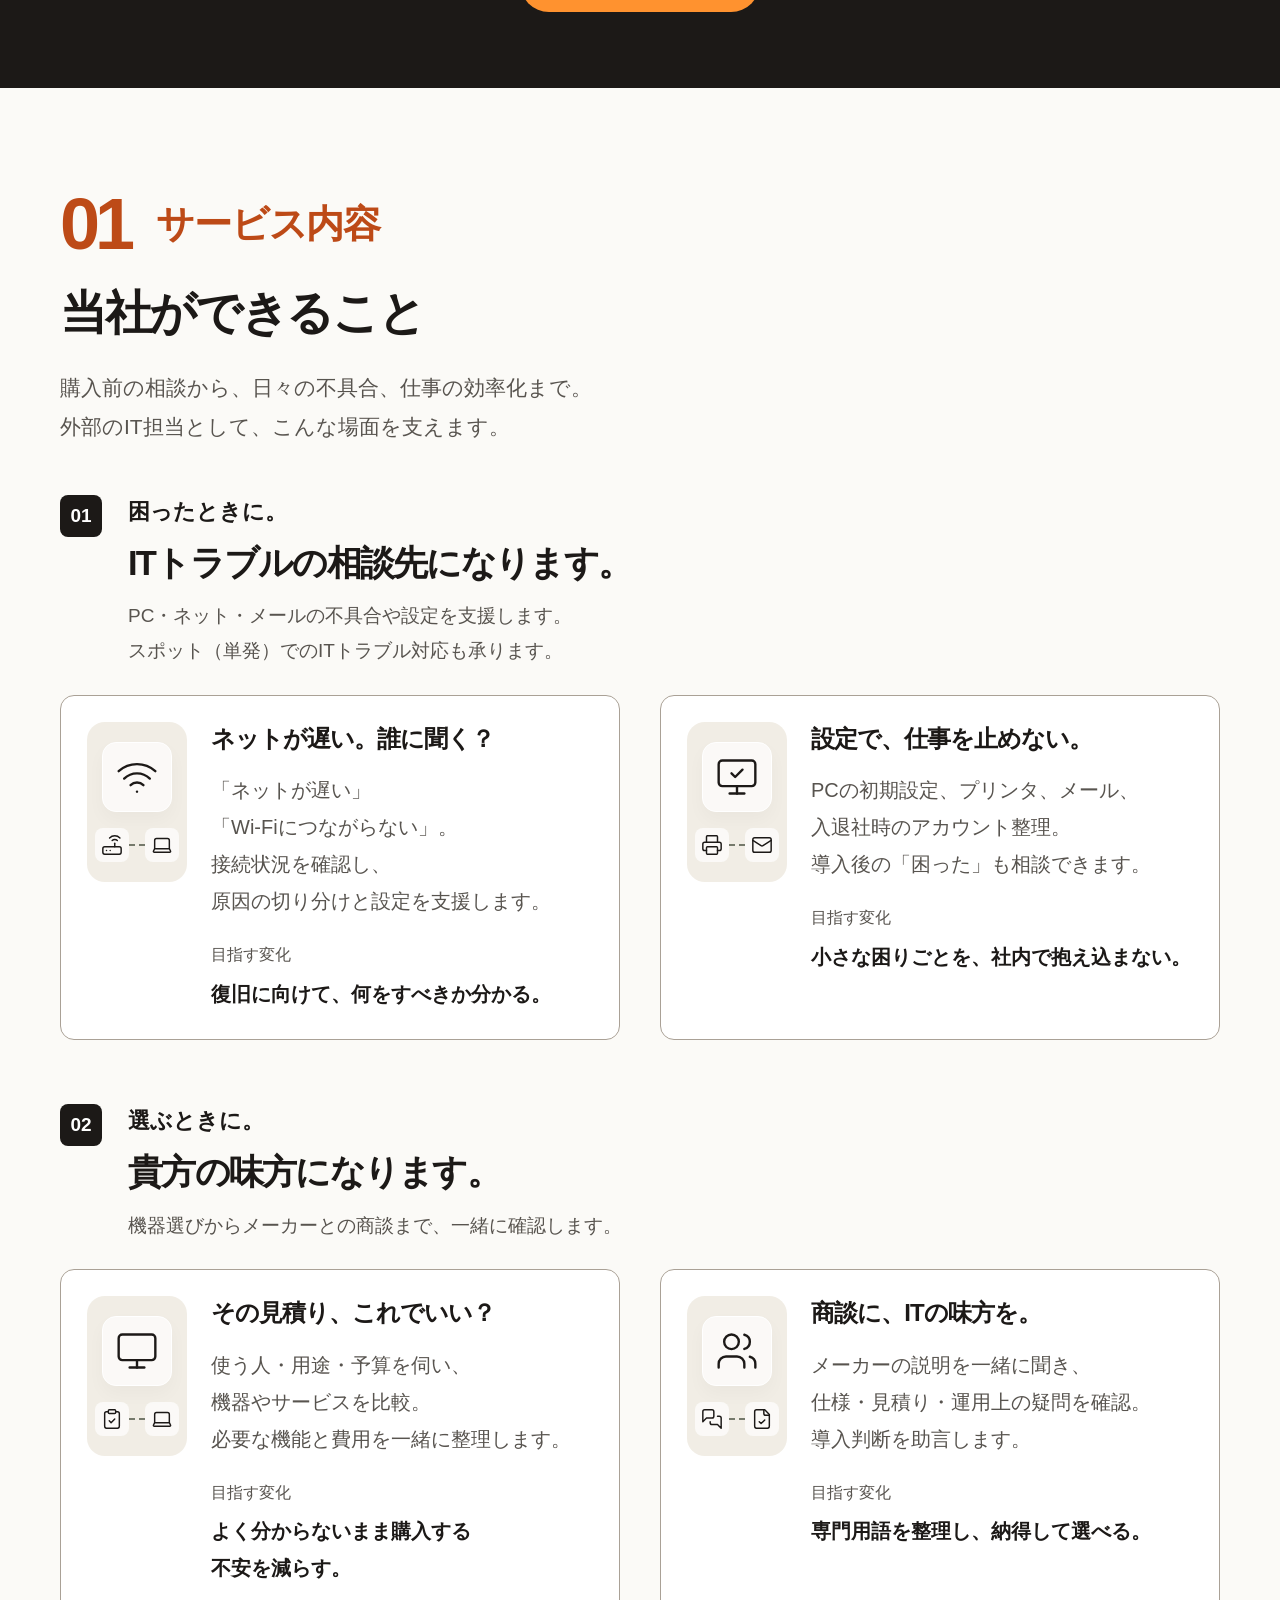
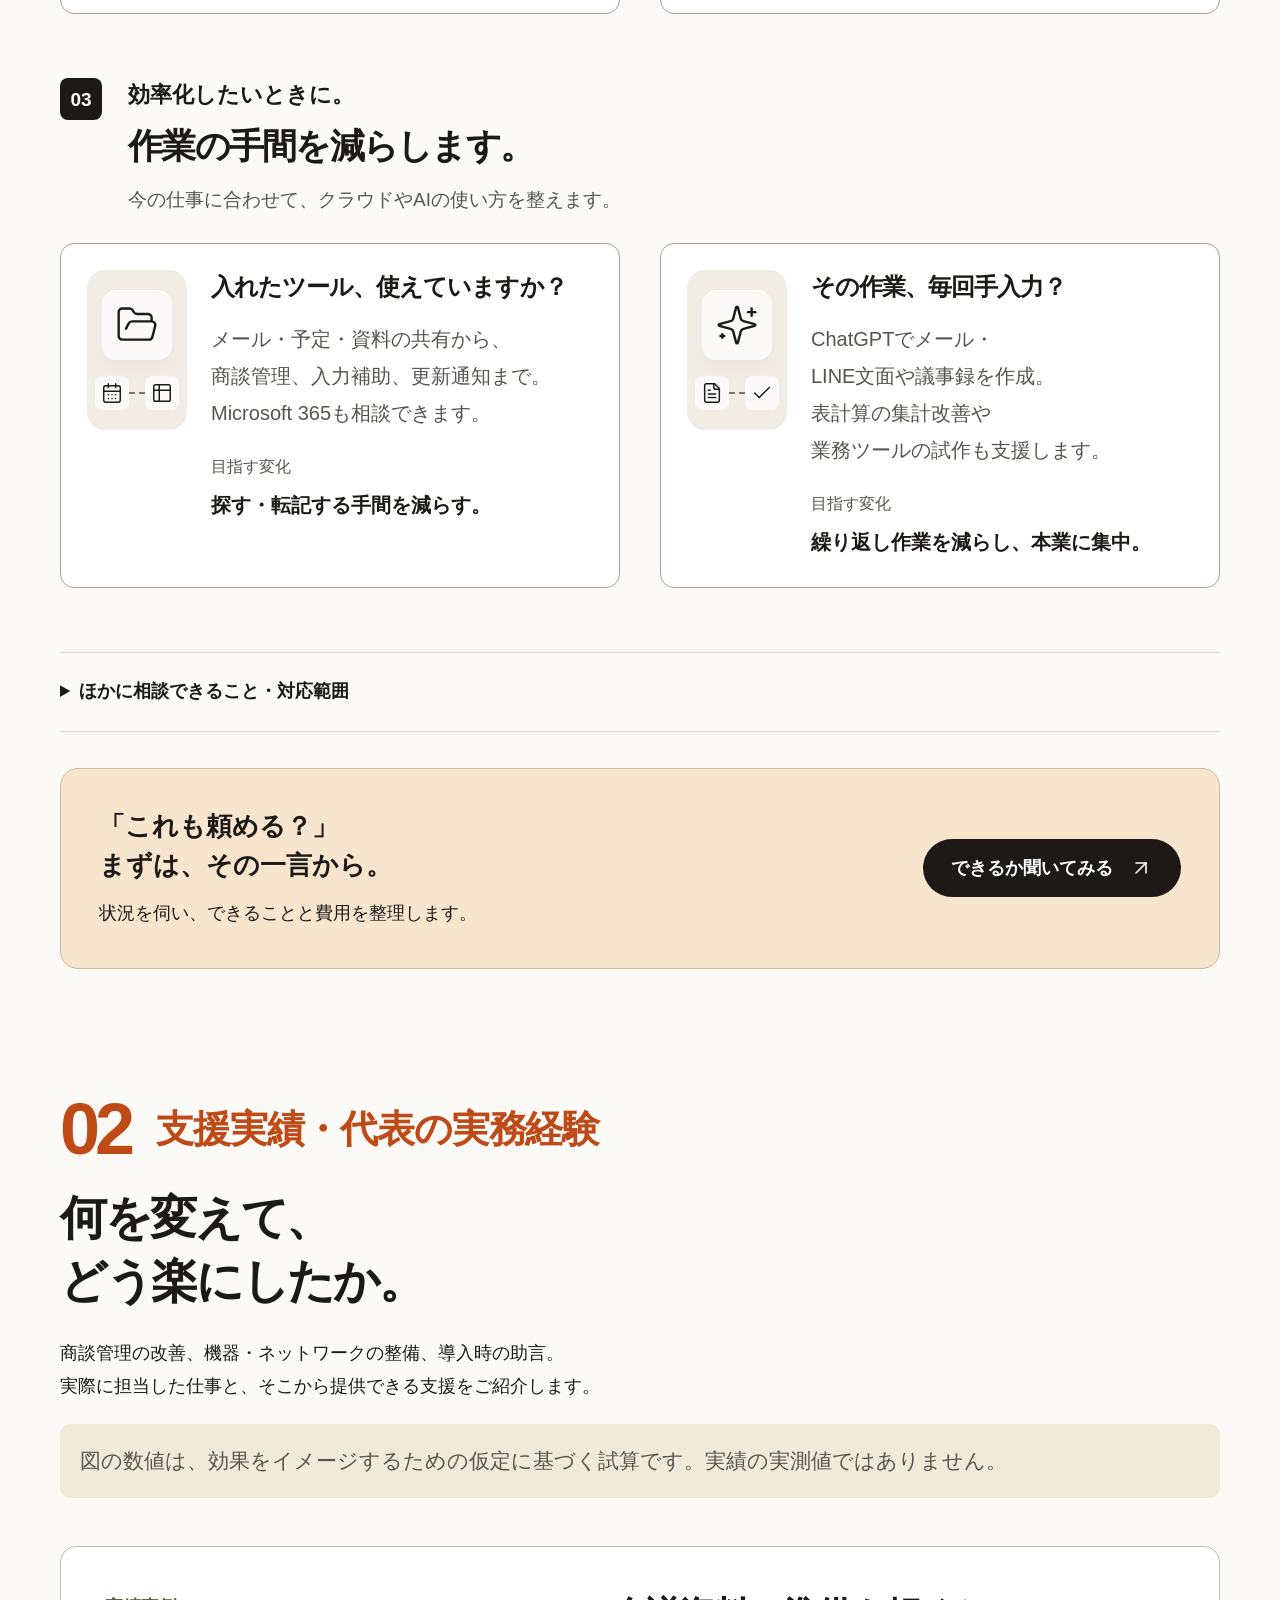
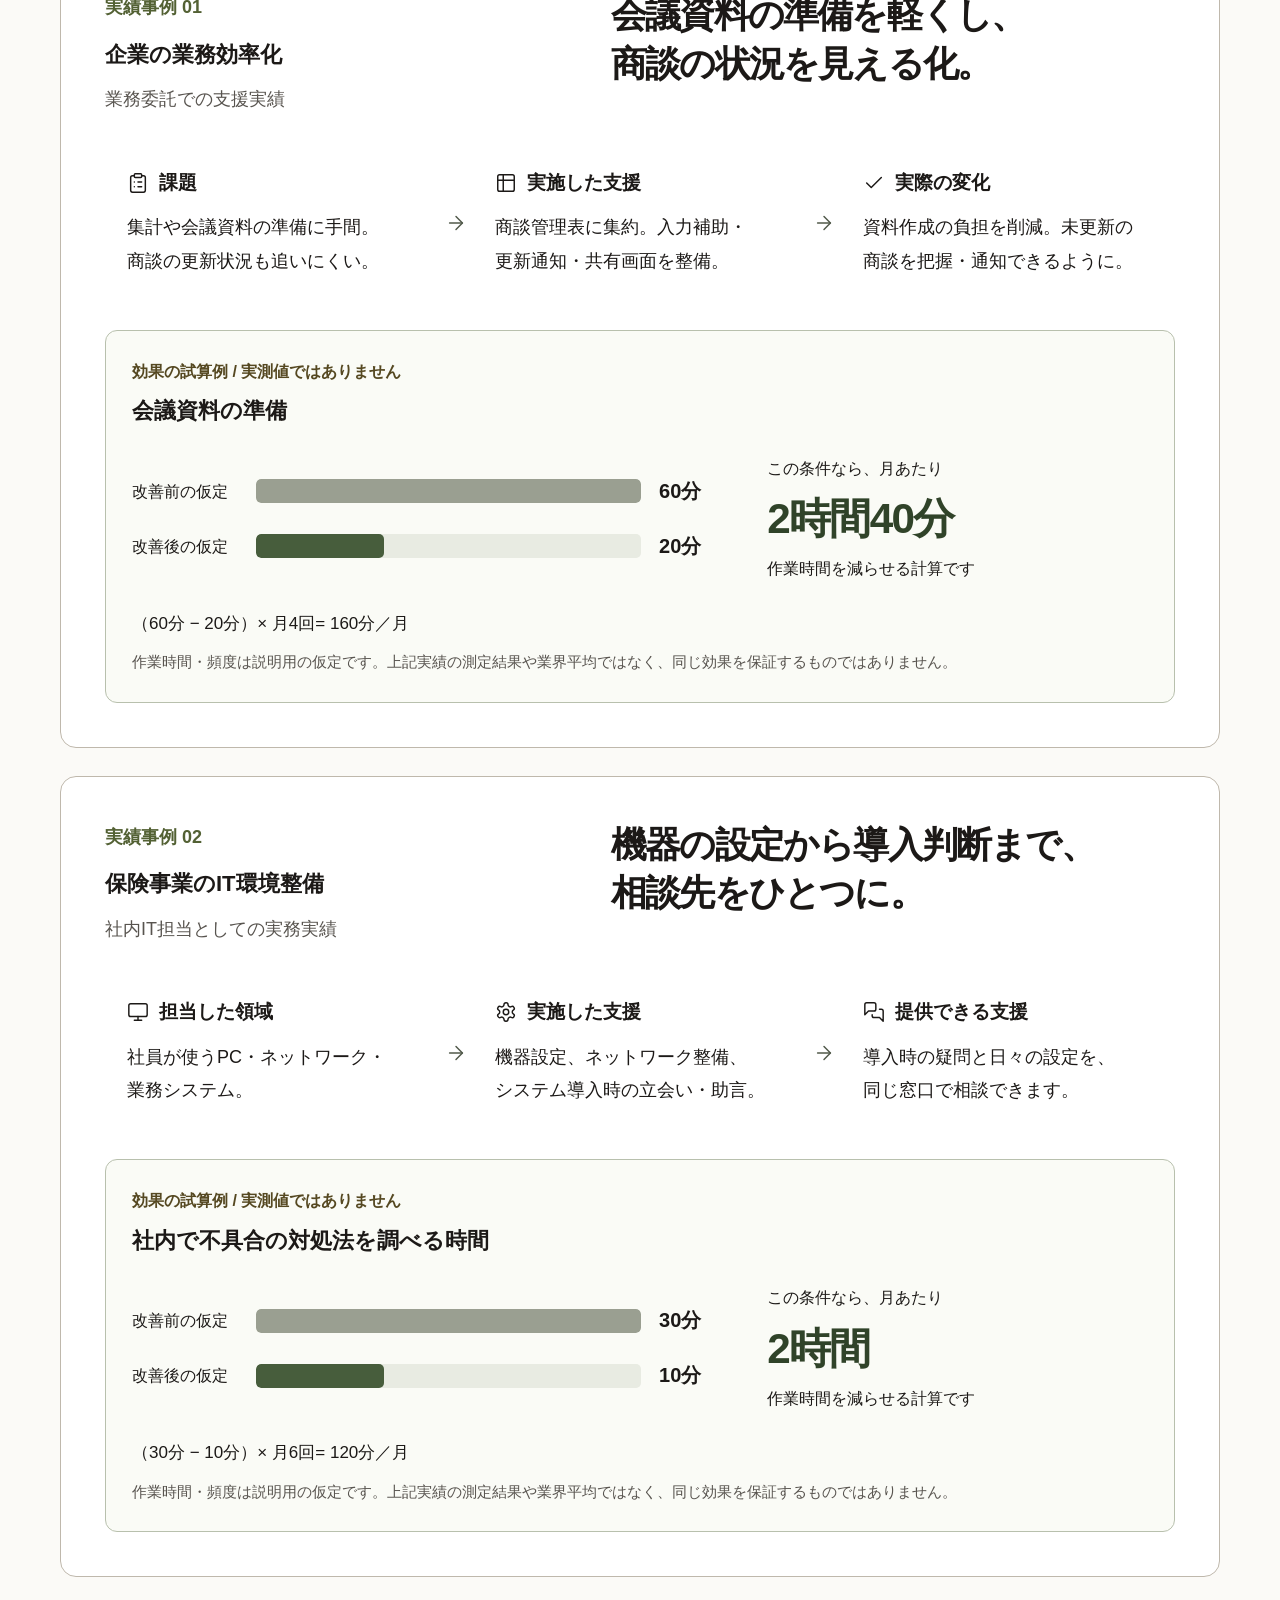
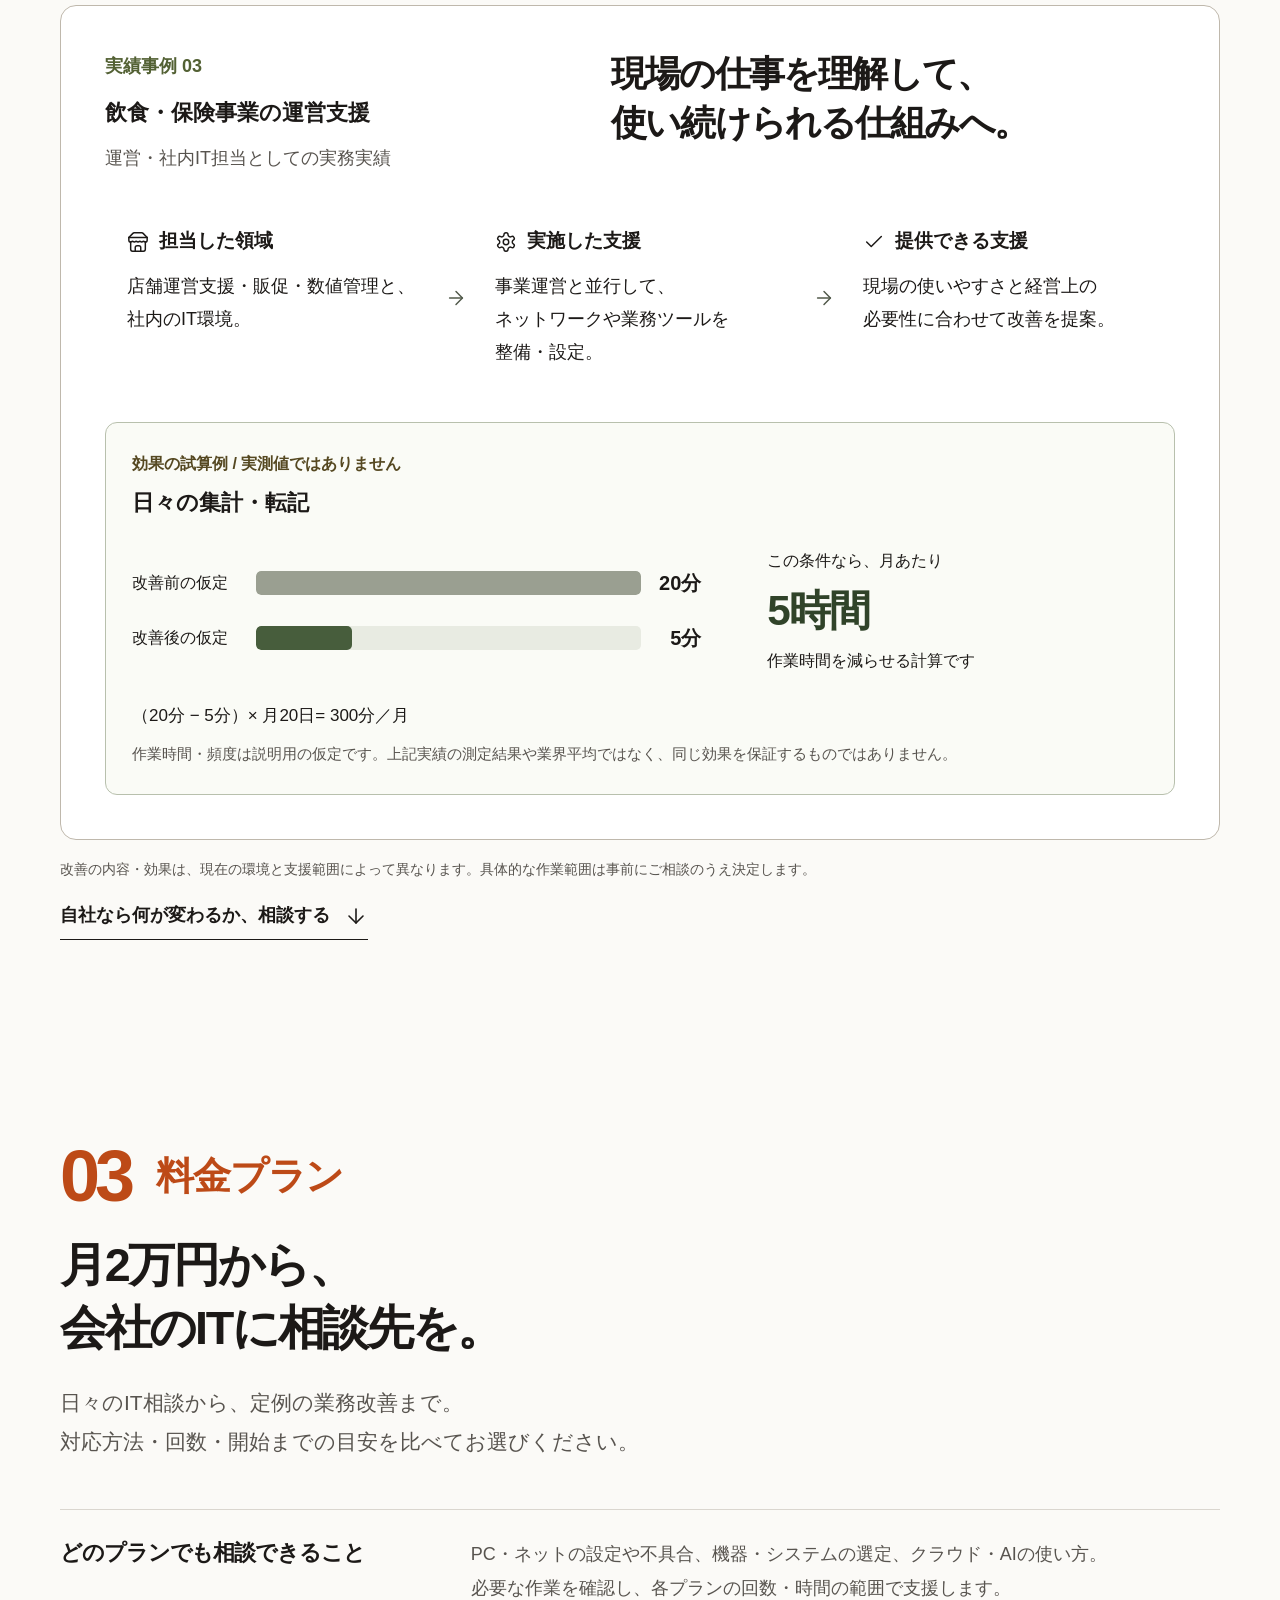
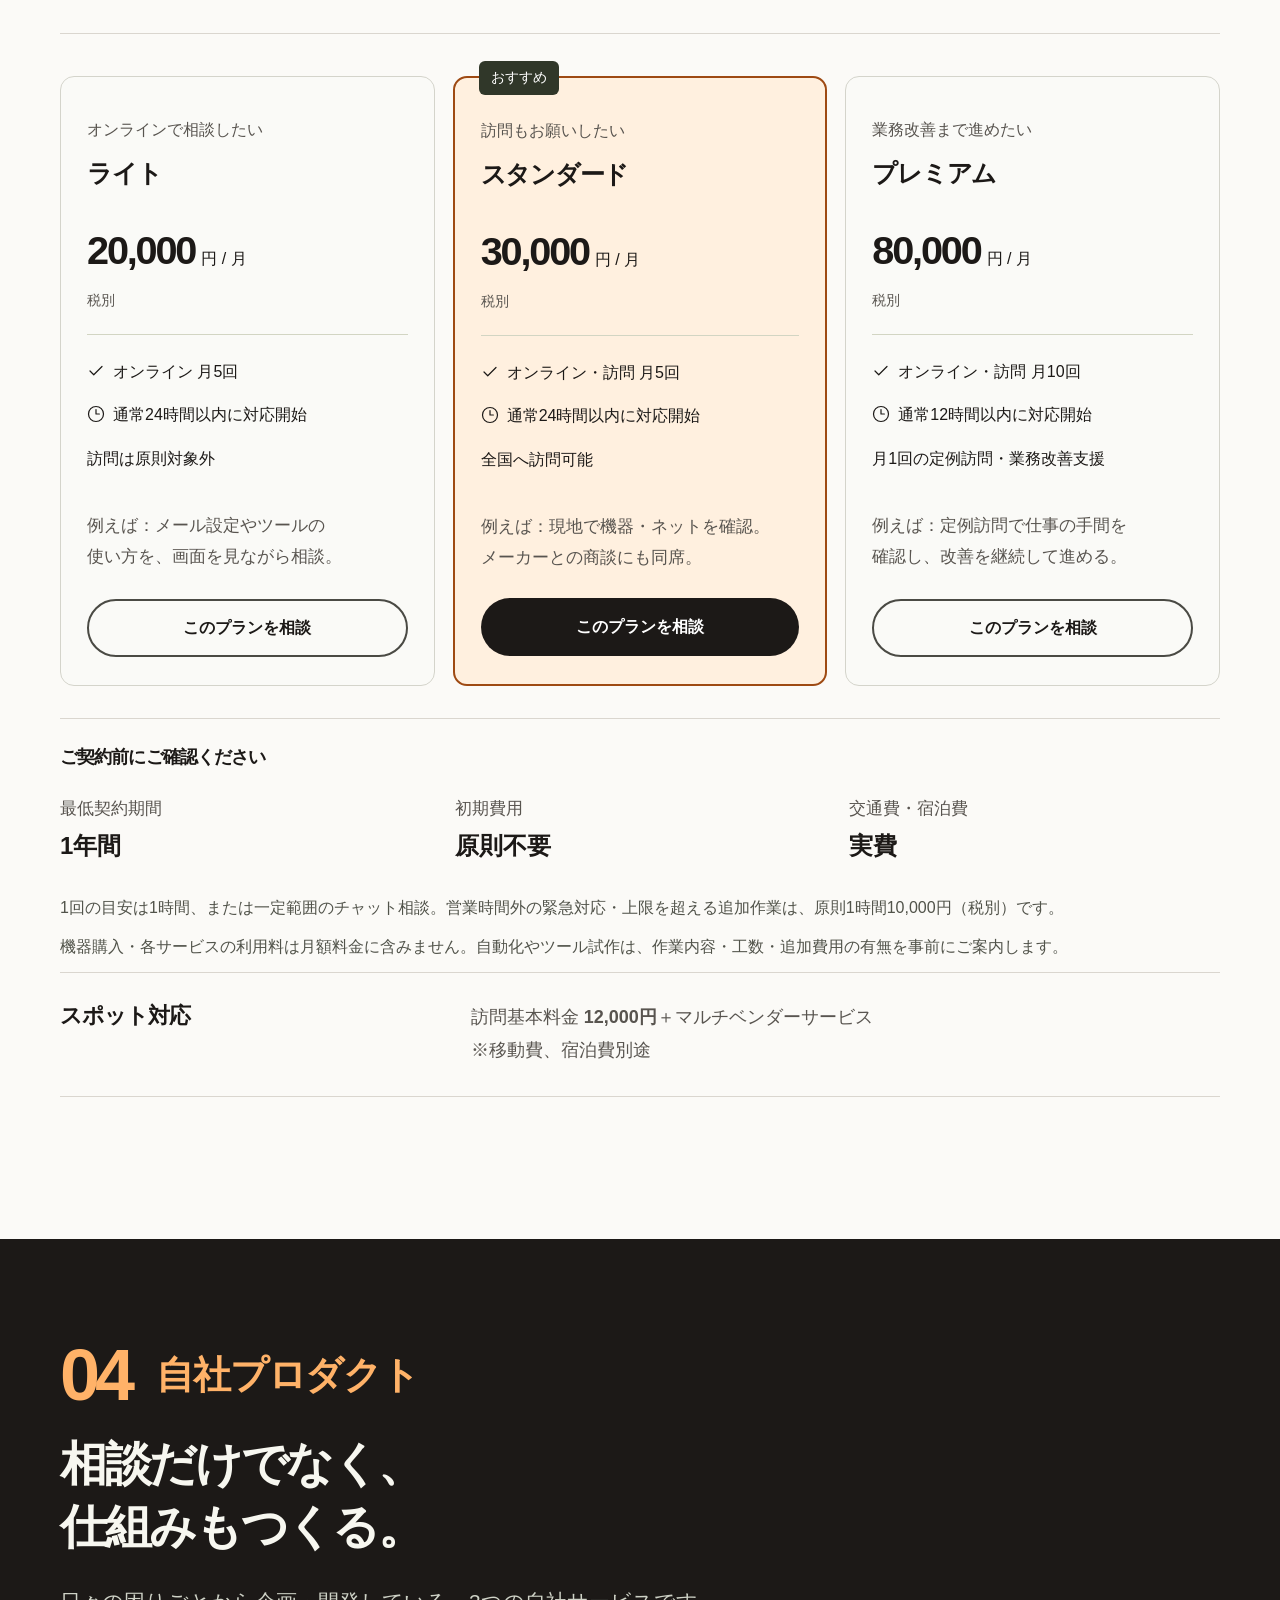
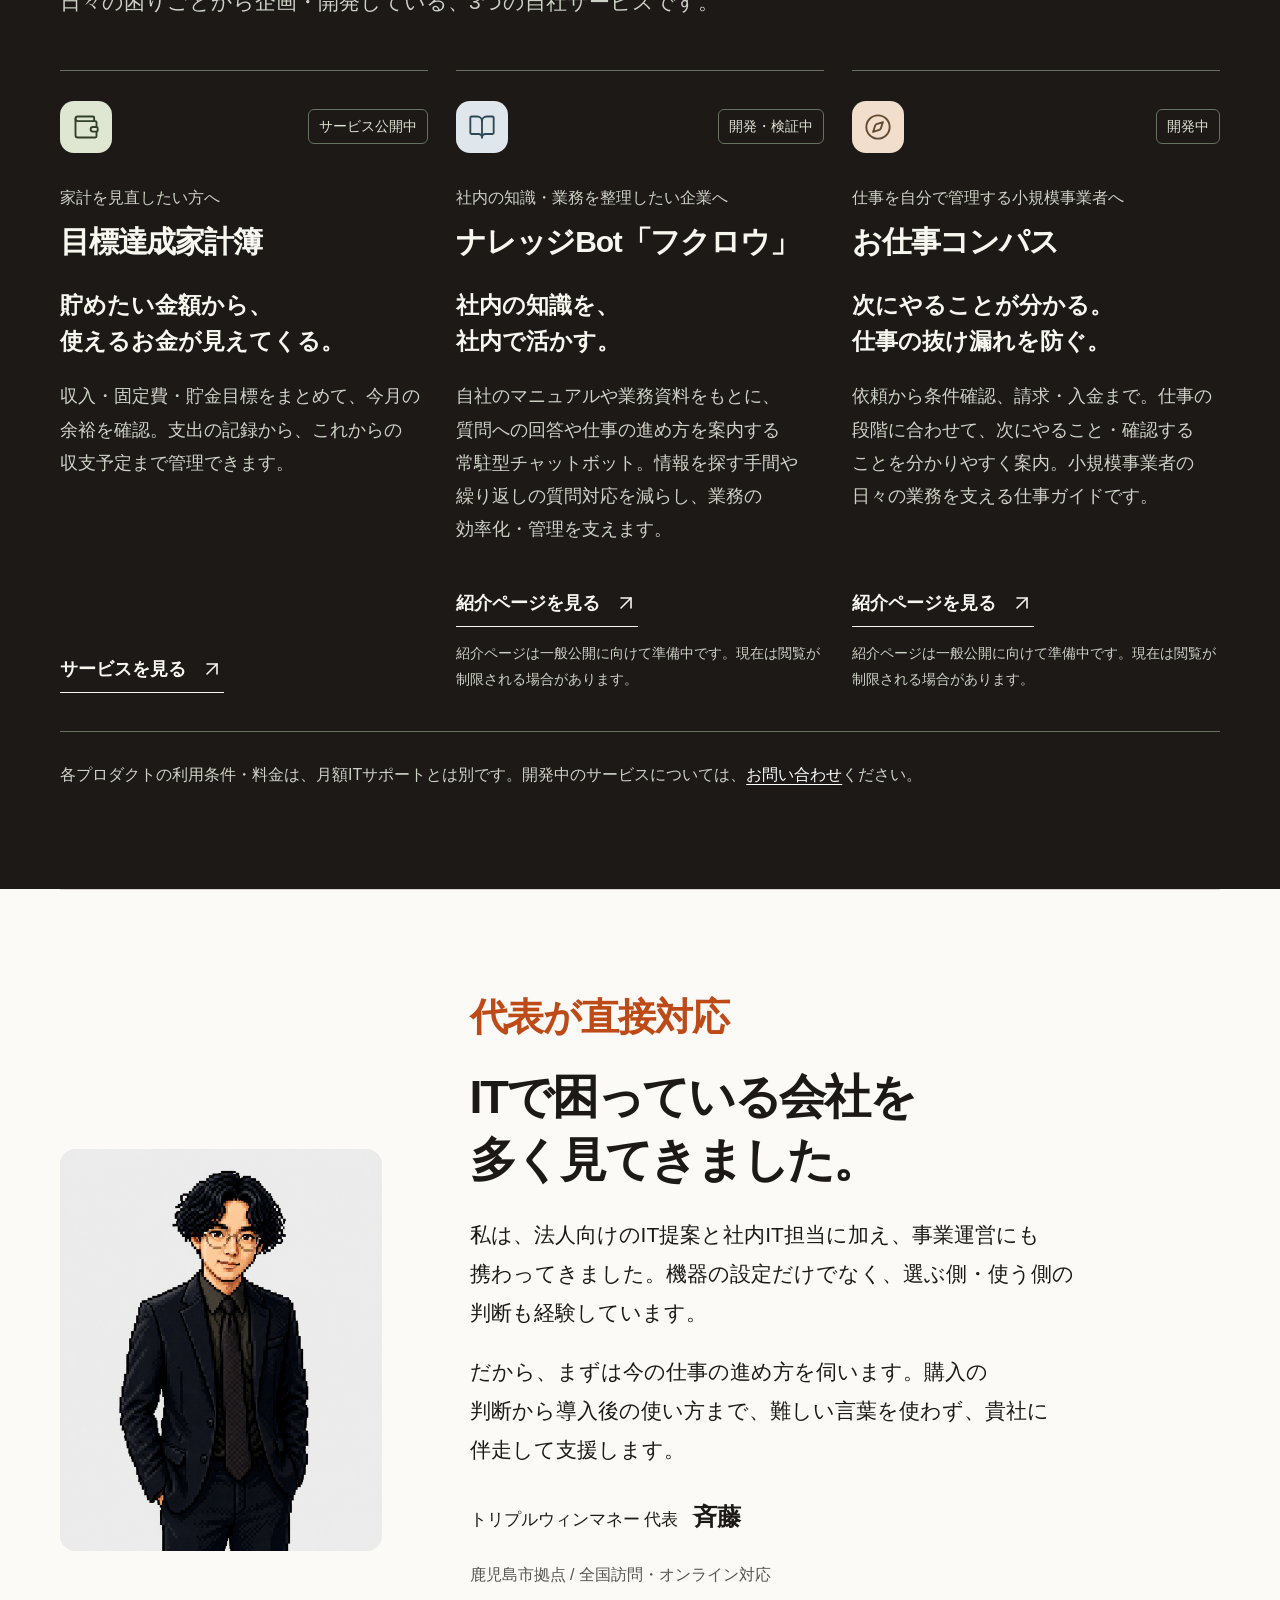
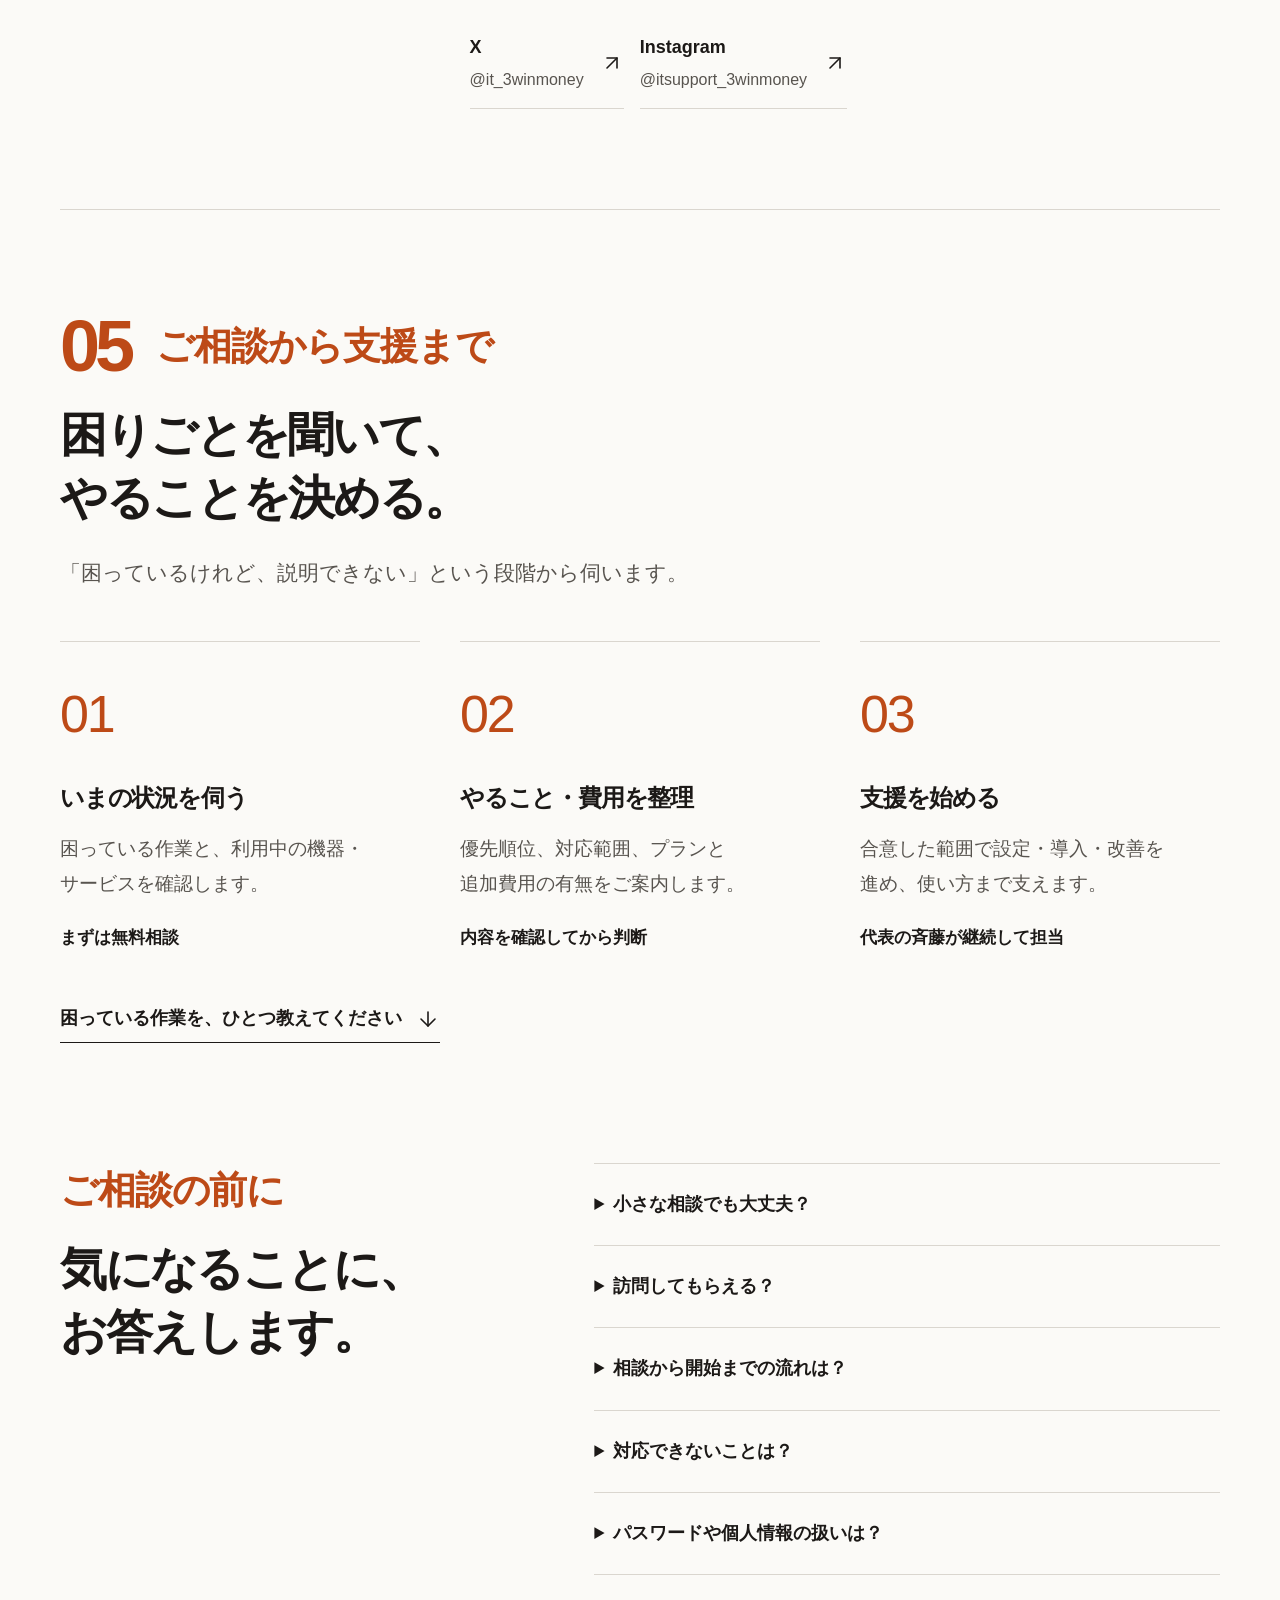
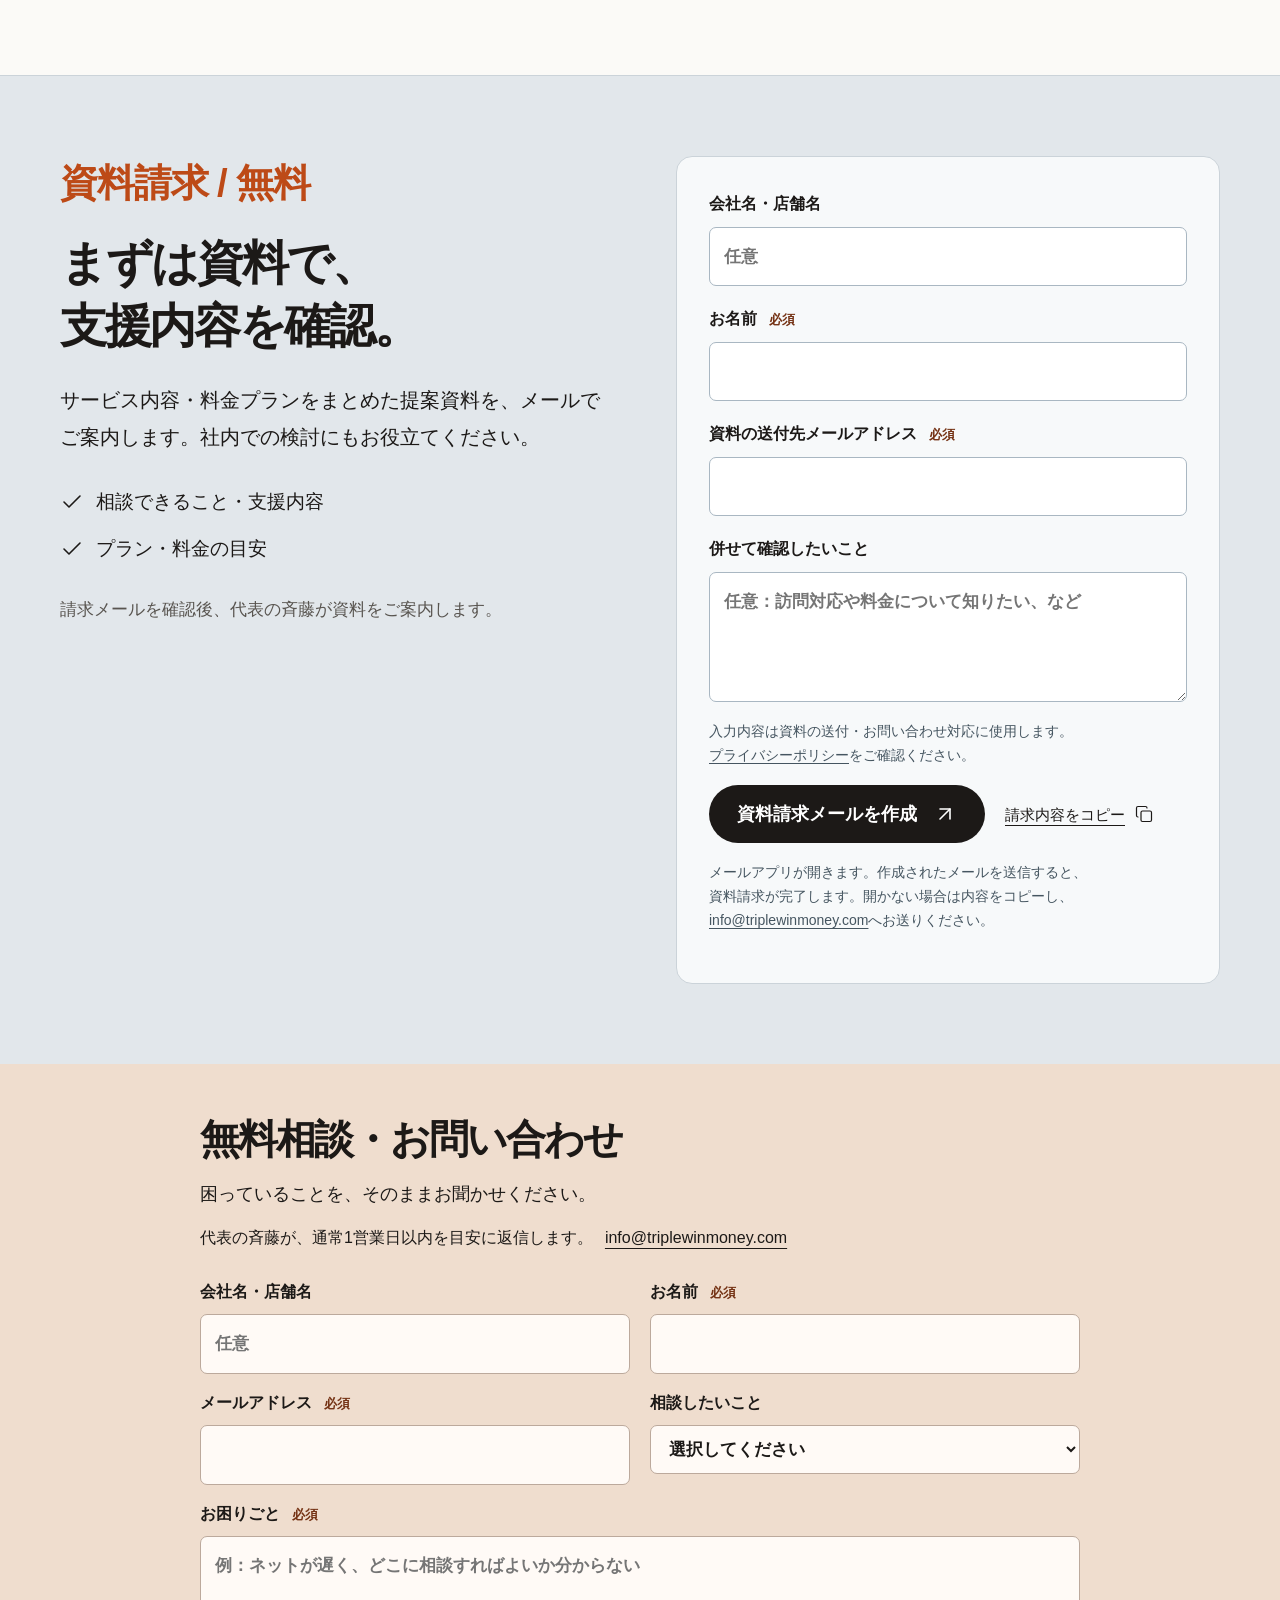
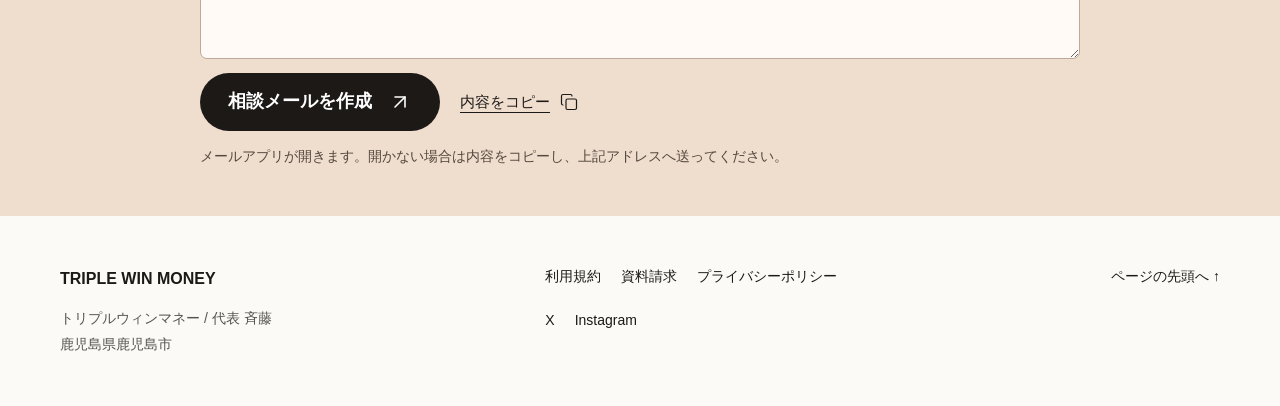
==== commit 3cd5deb9: "Add pricing for one-off onsite IT support" ====
--- a/index.html
+++ b/index.html
@@ -197,6 +197,7 @@
         <article class="price-card"><p class="plan-for">業務改善まで進めたい</p><h3>プレミアム</h3><p class="price">80,000<span>円 / 月</span></p><p class="tax">税別</p><ul><li><i data-lucide="check" aria-hidden="true"></i>オンライン・訪問 月10回</li><li><i data-lucide="clock-3" aria-hidden="true"></i>通常12時間以内に対応開始</li><li>月1回の定例訪問・業務改善支援</li></ul><p class="plan-example">例えば：定例訪問で仕事の手間を確認し、改善を継続して進める。</p><a class="button button-outline" href="#contact">このプランを相談</a></article>
       </div>
       <div class="contract-note"><h3>ご契約前にご確認ください</h3><ul class="contract-facts"><li><span>最低契約期間</span><strong>1年間</strong></li><li><span>初期費用</span><strong>原則不要</strong></li><li><span>交通費・宿泊費</span><strong>実費</strong></li></ul><p>1回の目安は1時間、または一定範囲のチャット相談。営業時間外の緊急対応・上限を超える追加作業は、原則1時間10,000円（税別）です。</p><p>機器購入・各サービスの利用料は月額料金に含みません。自動化やツール試作は、作業内容・工数・追加費用の有無を事前にご案内します。</p></div>
+      <div class="plan-scope"><h3>スポット対応</h3><div><p><span class="phrase">訪問基本料金 <strong>12,000円</strong></span><span class="phrase">＋マルチベンダーサービス</span></p><p>※移動費、宿泊費別途</p></div></div>
     </section>
 
     <section class="products-band" id="products" aria-labelledby="products-title">
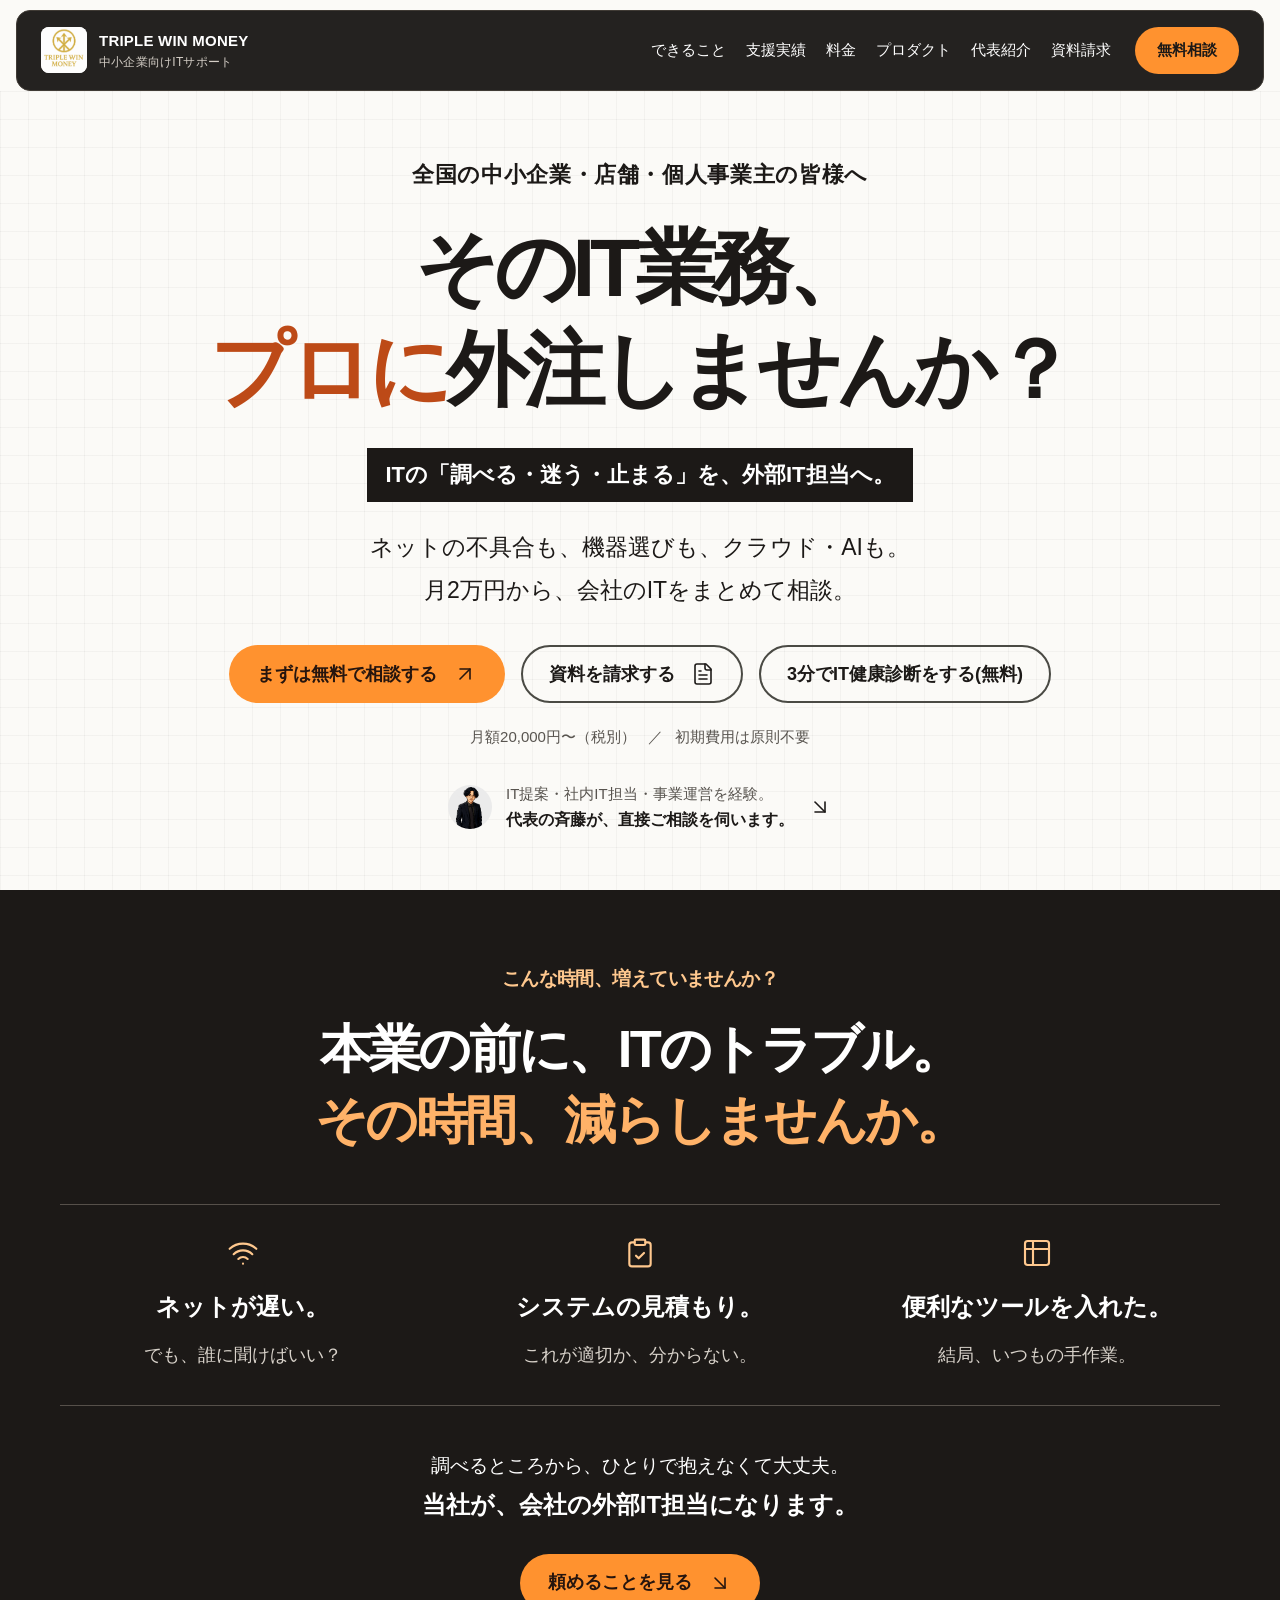
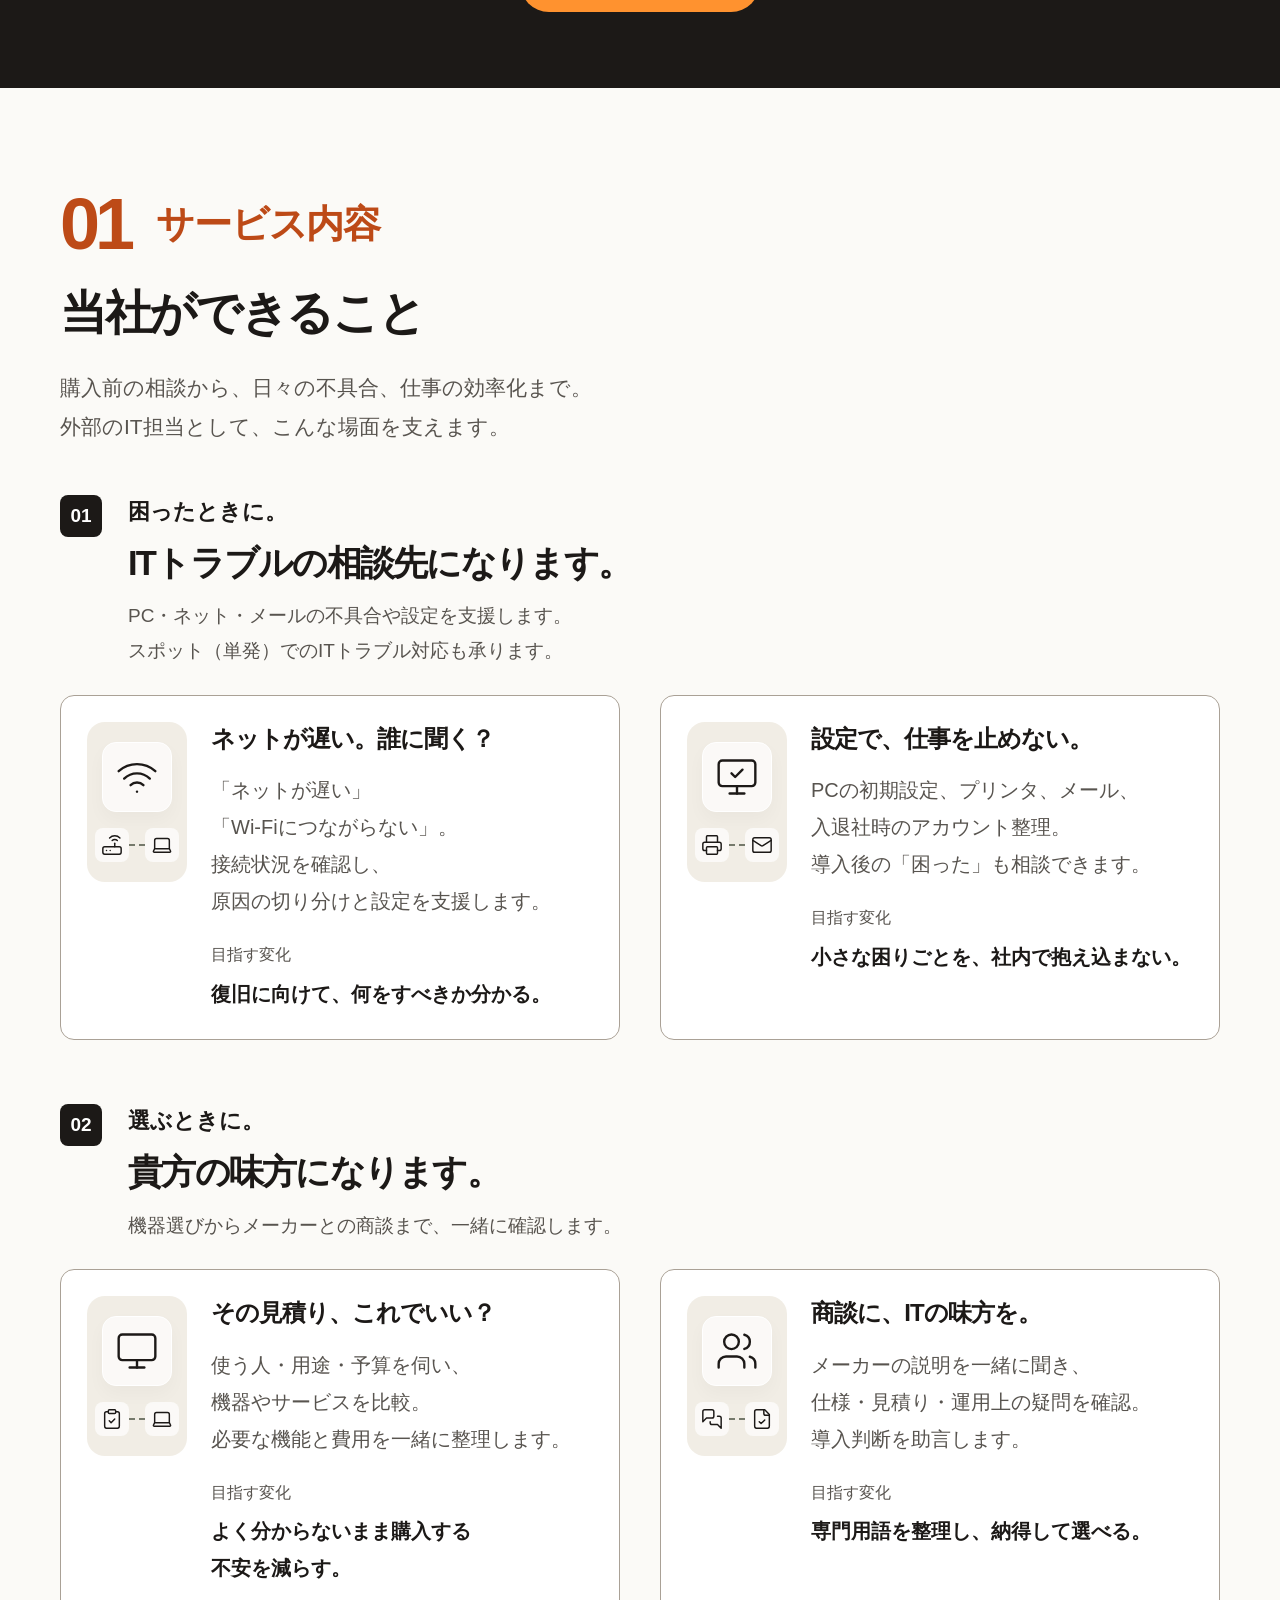
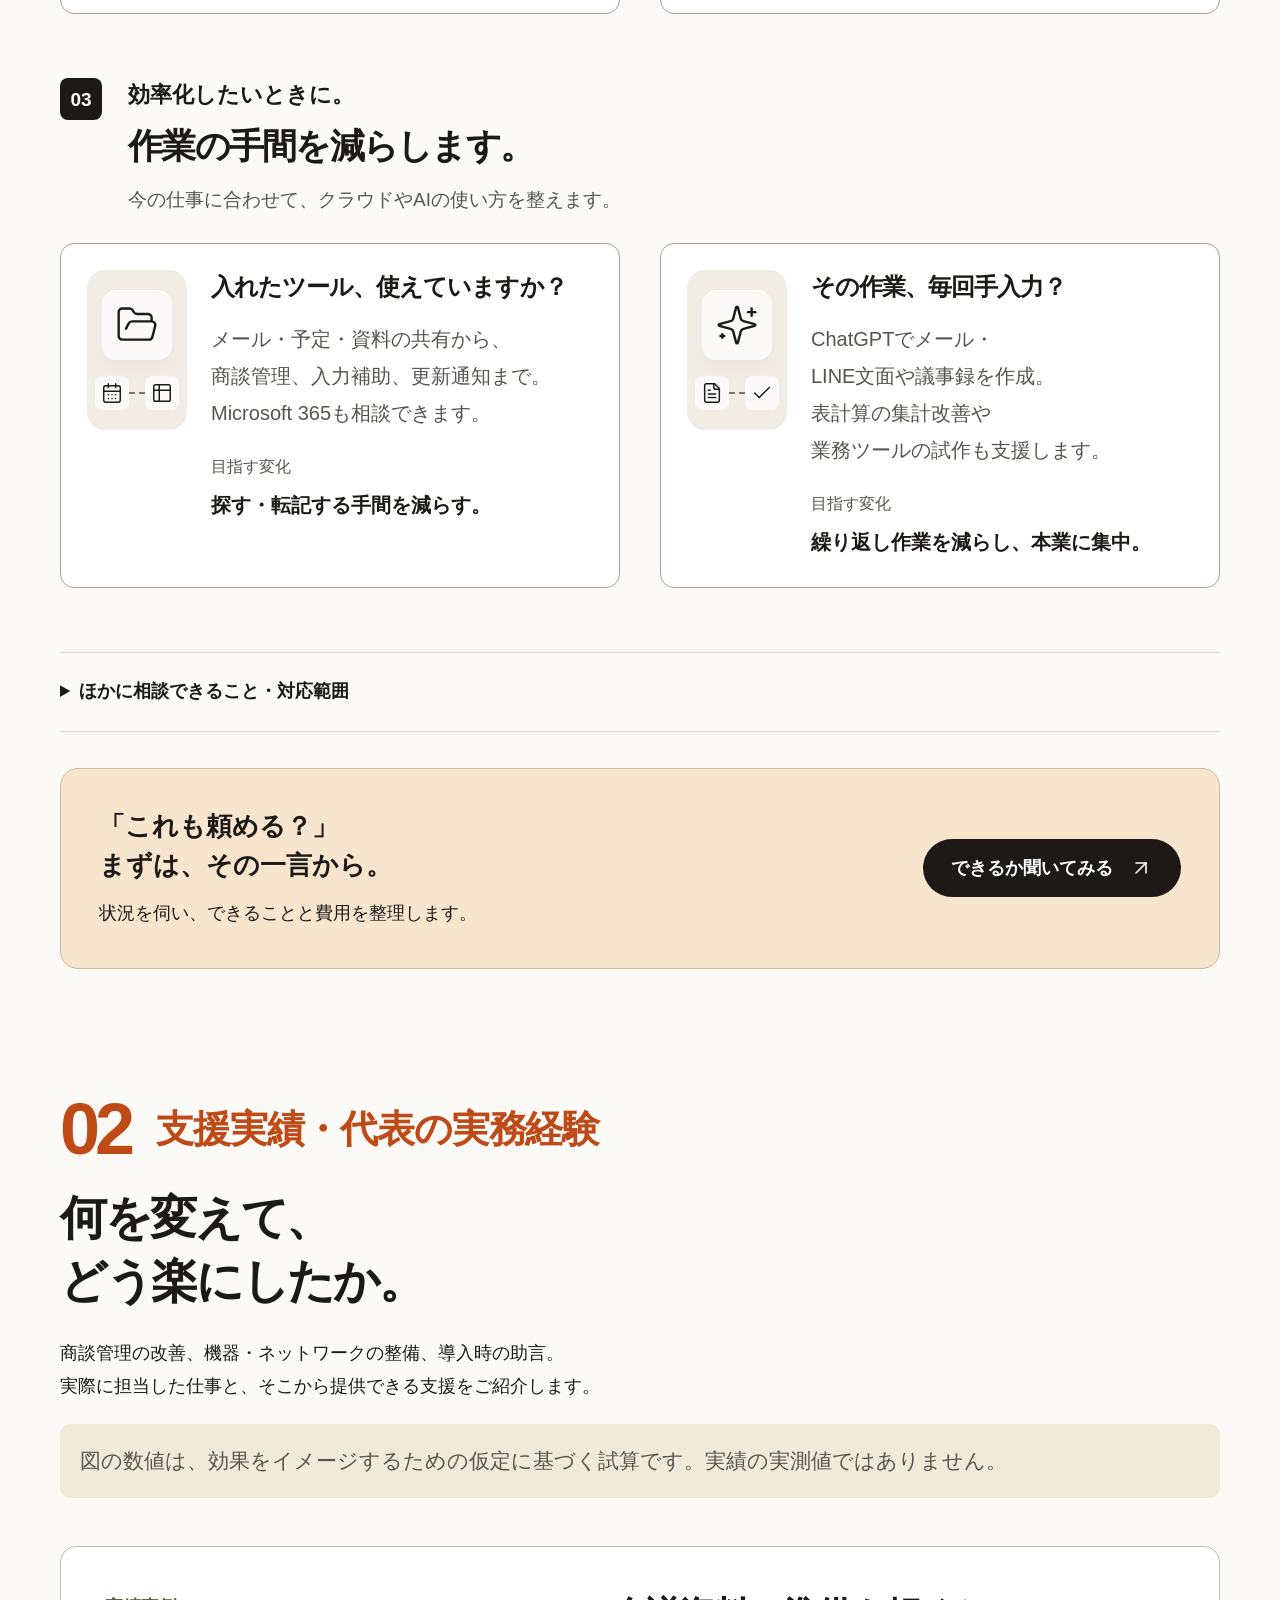
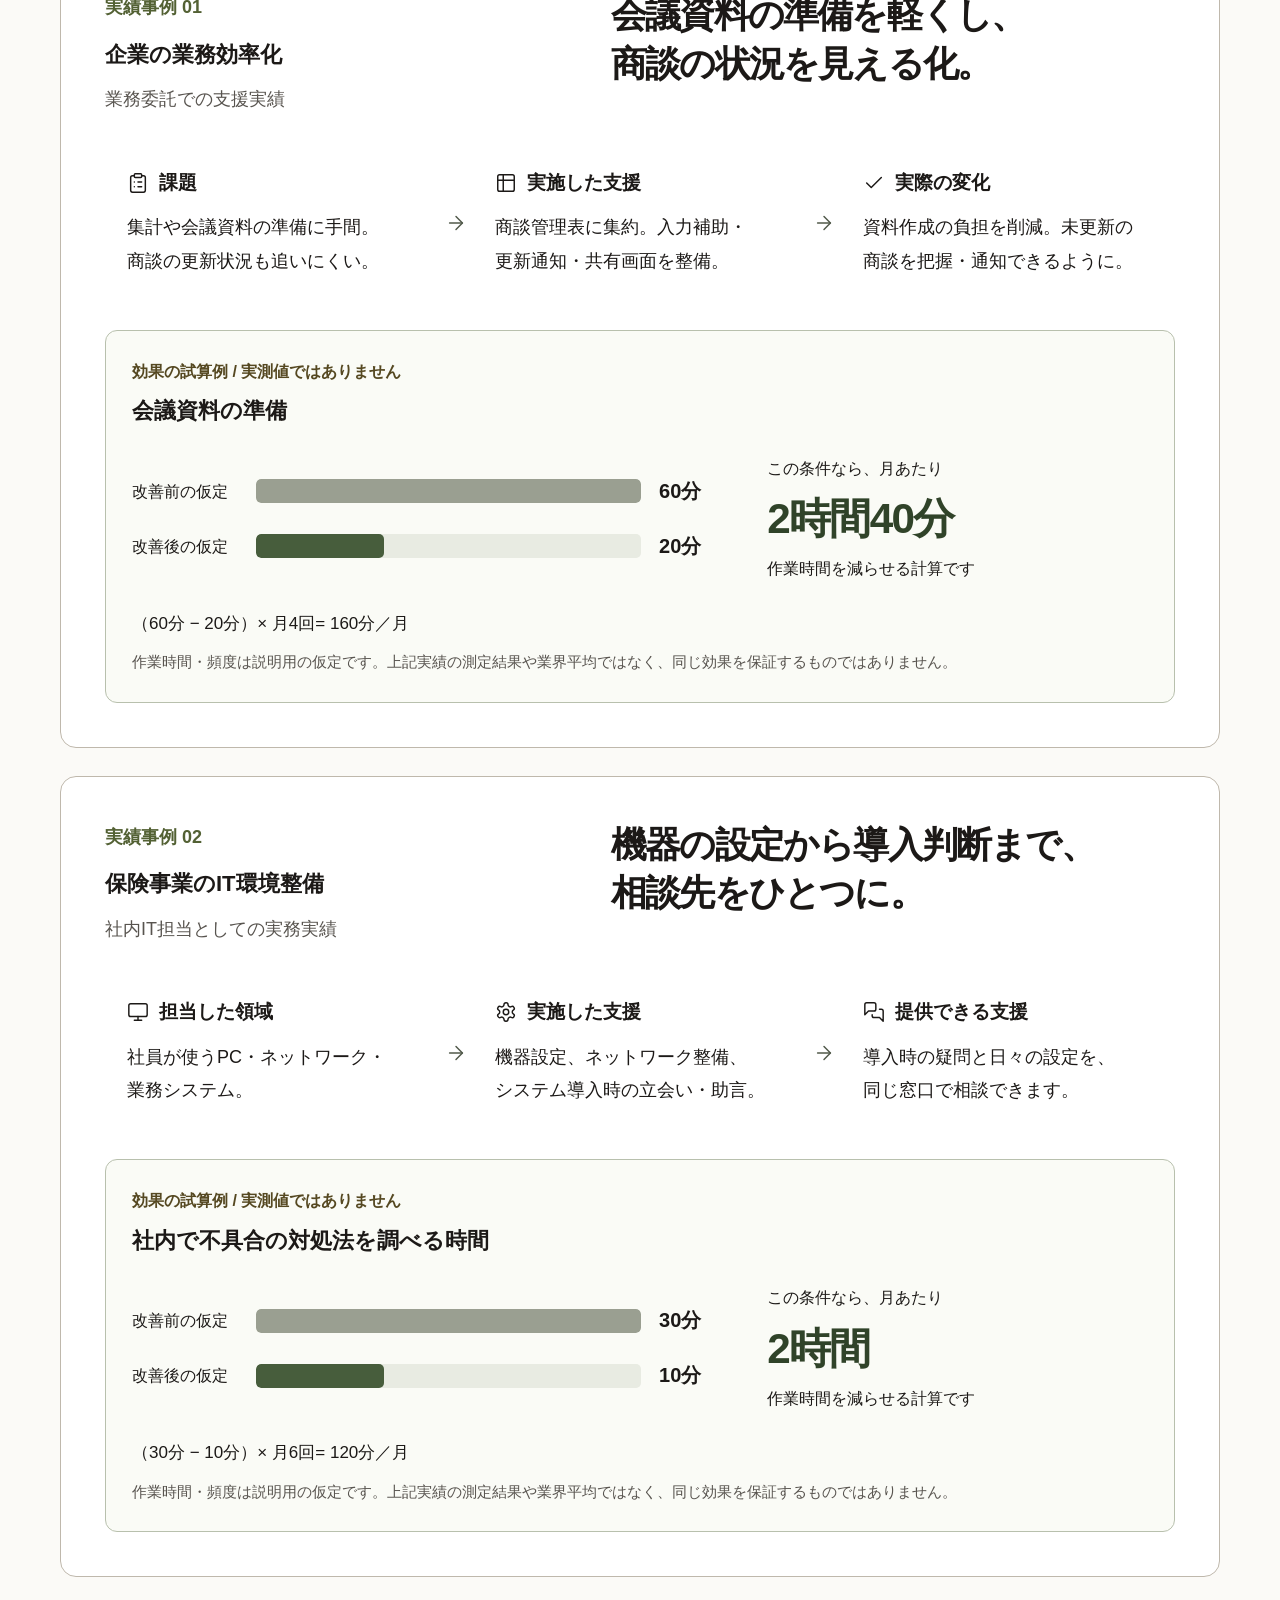
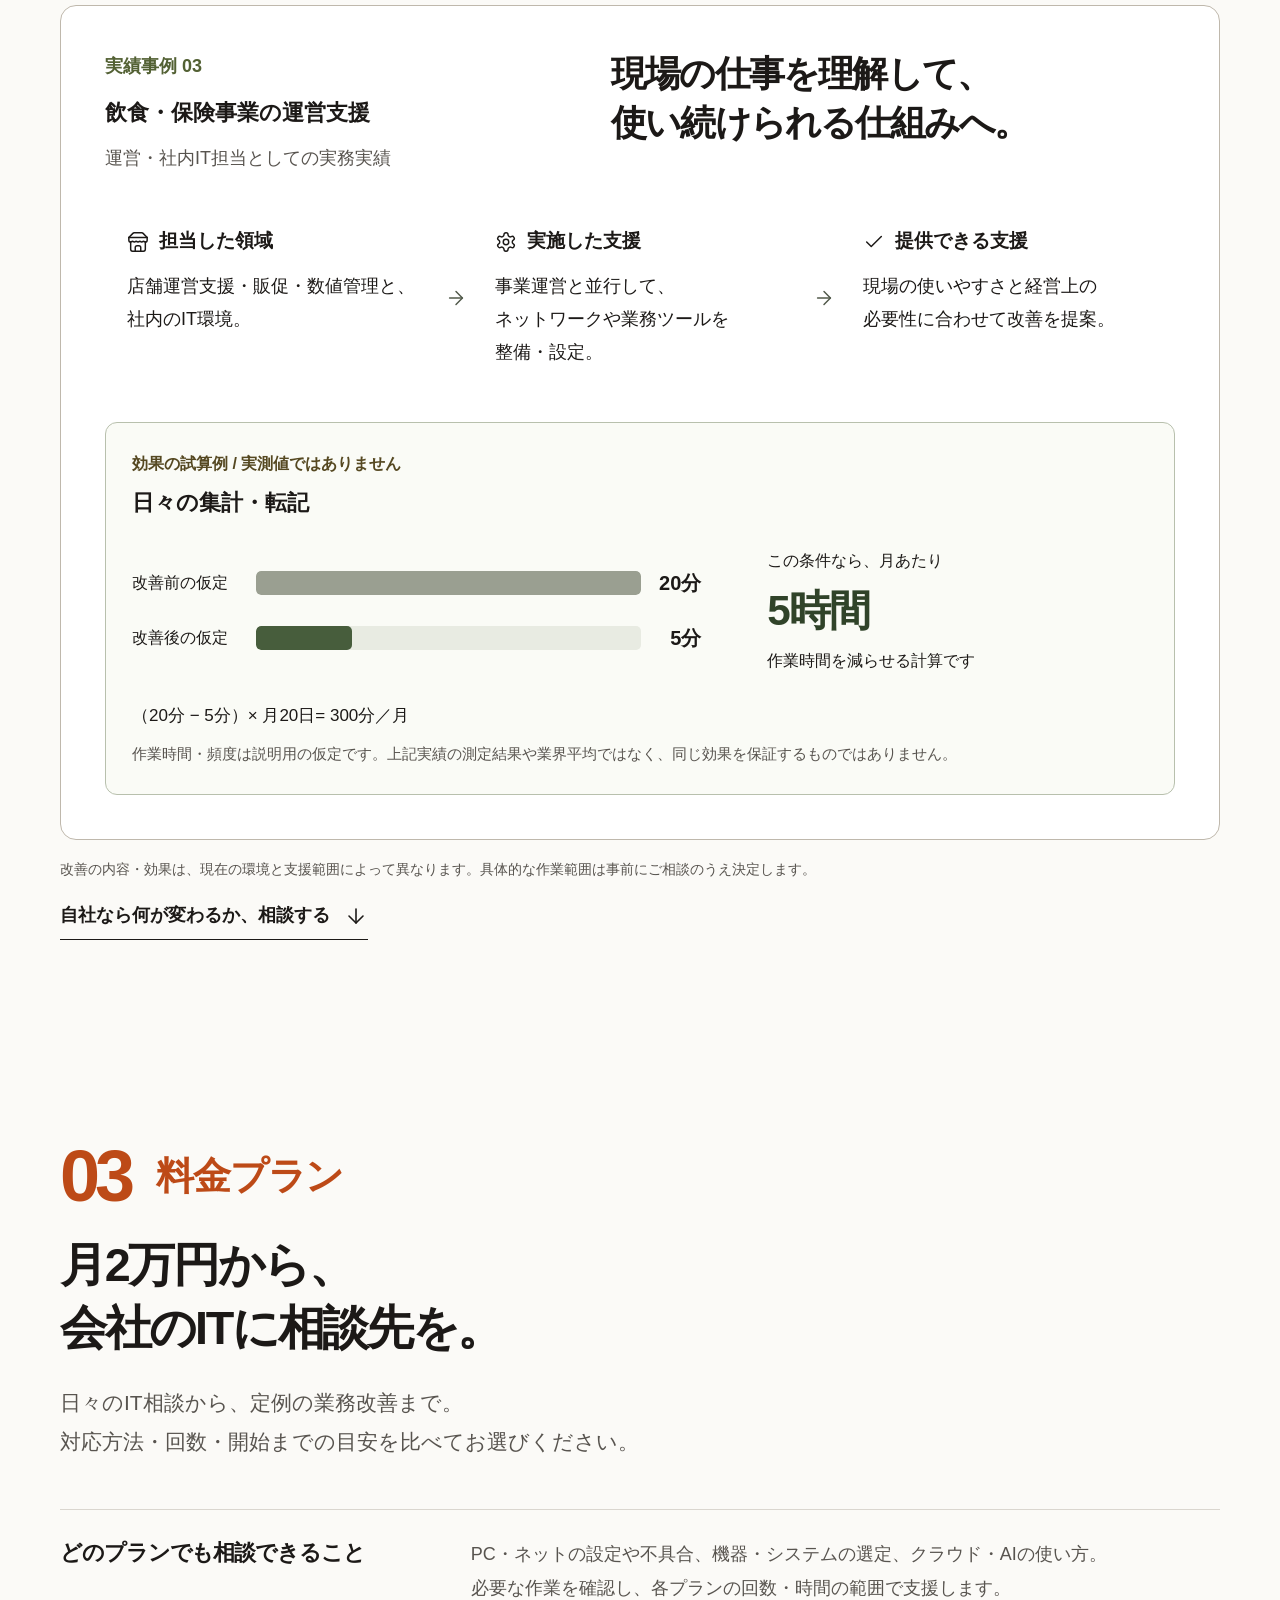
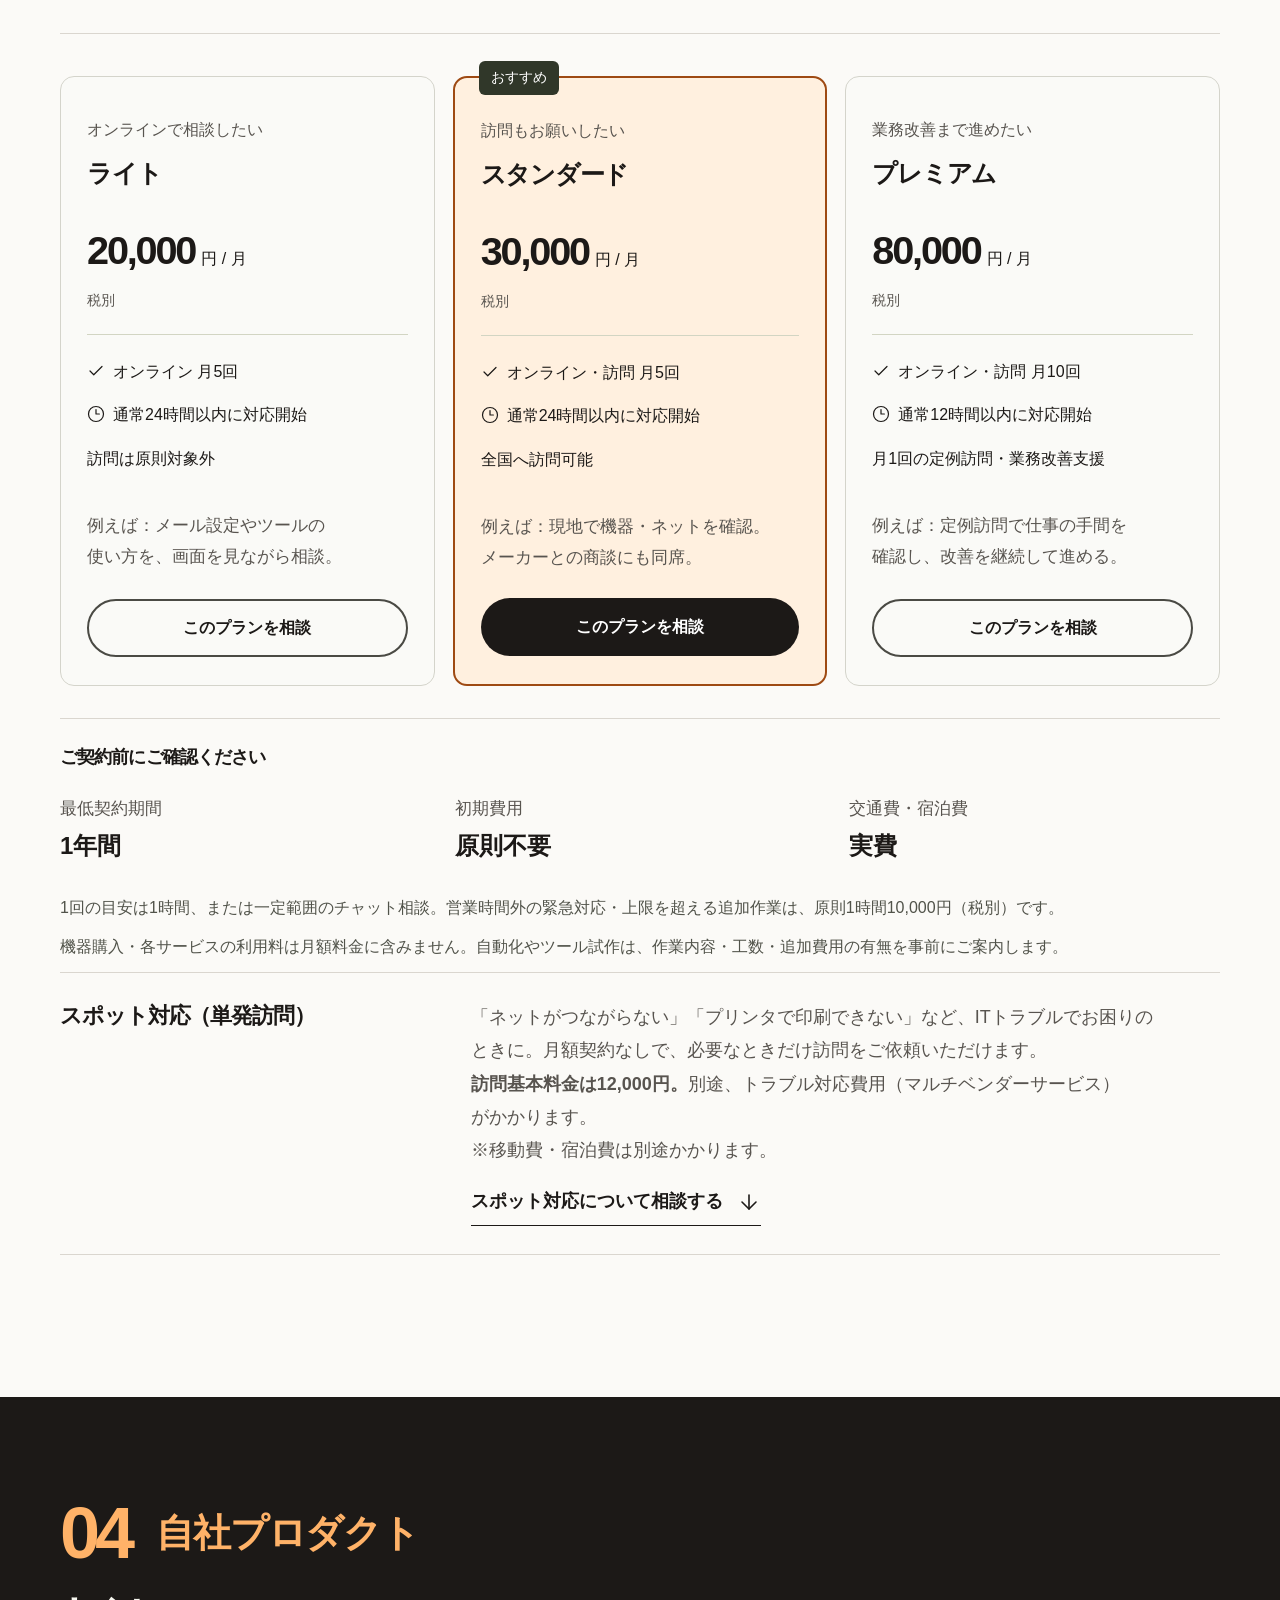
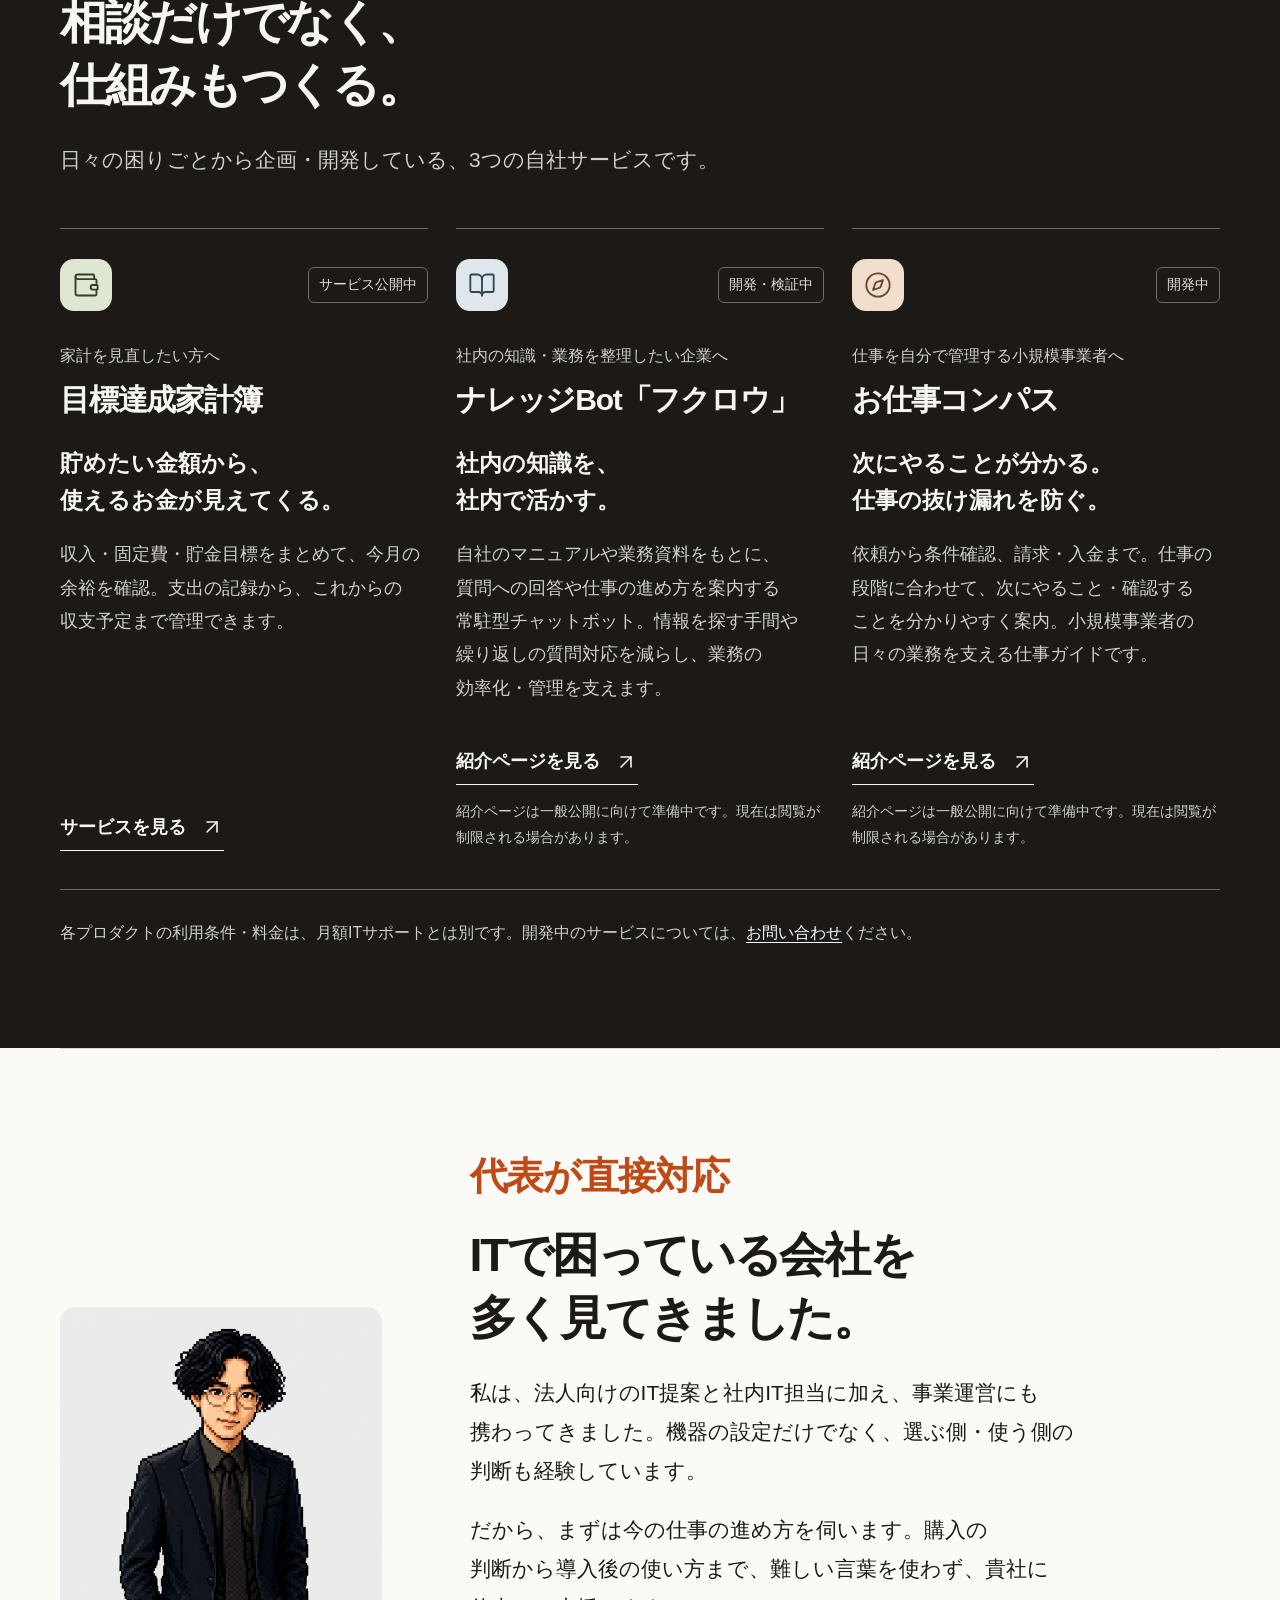
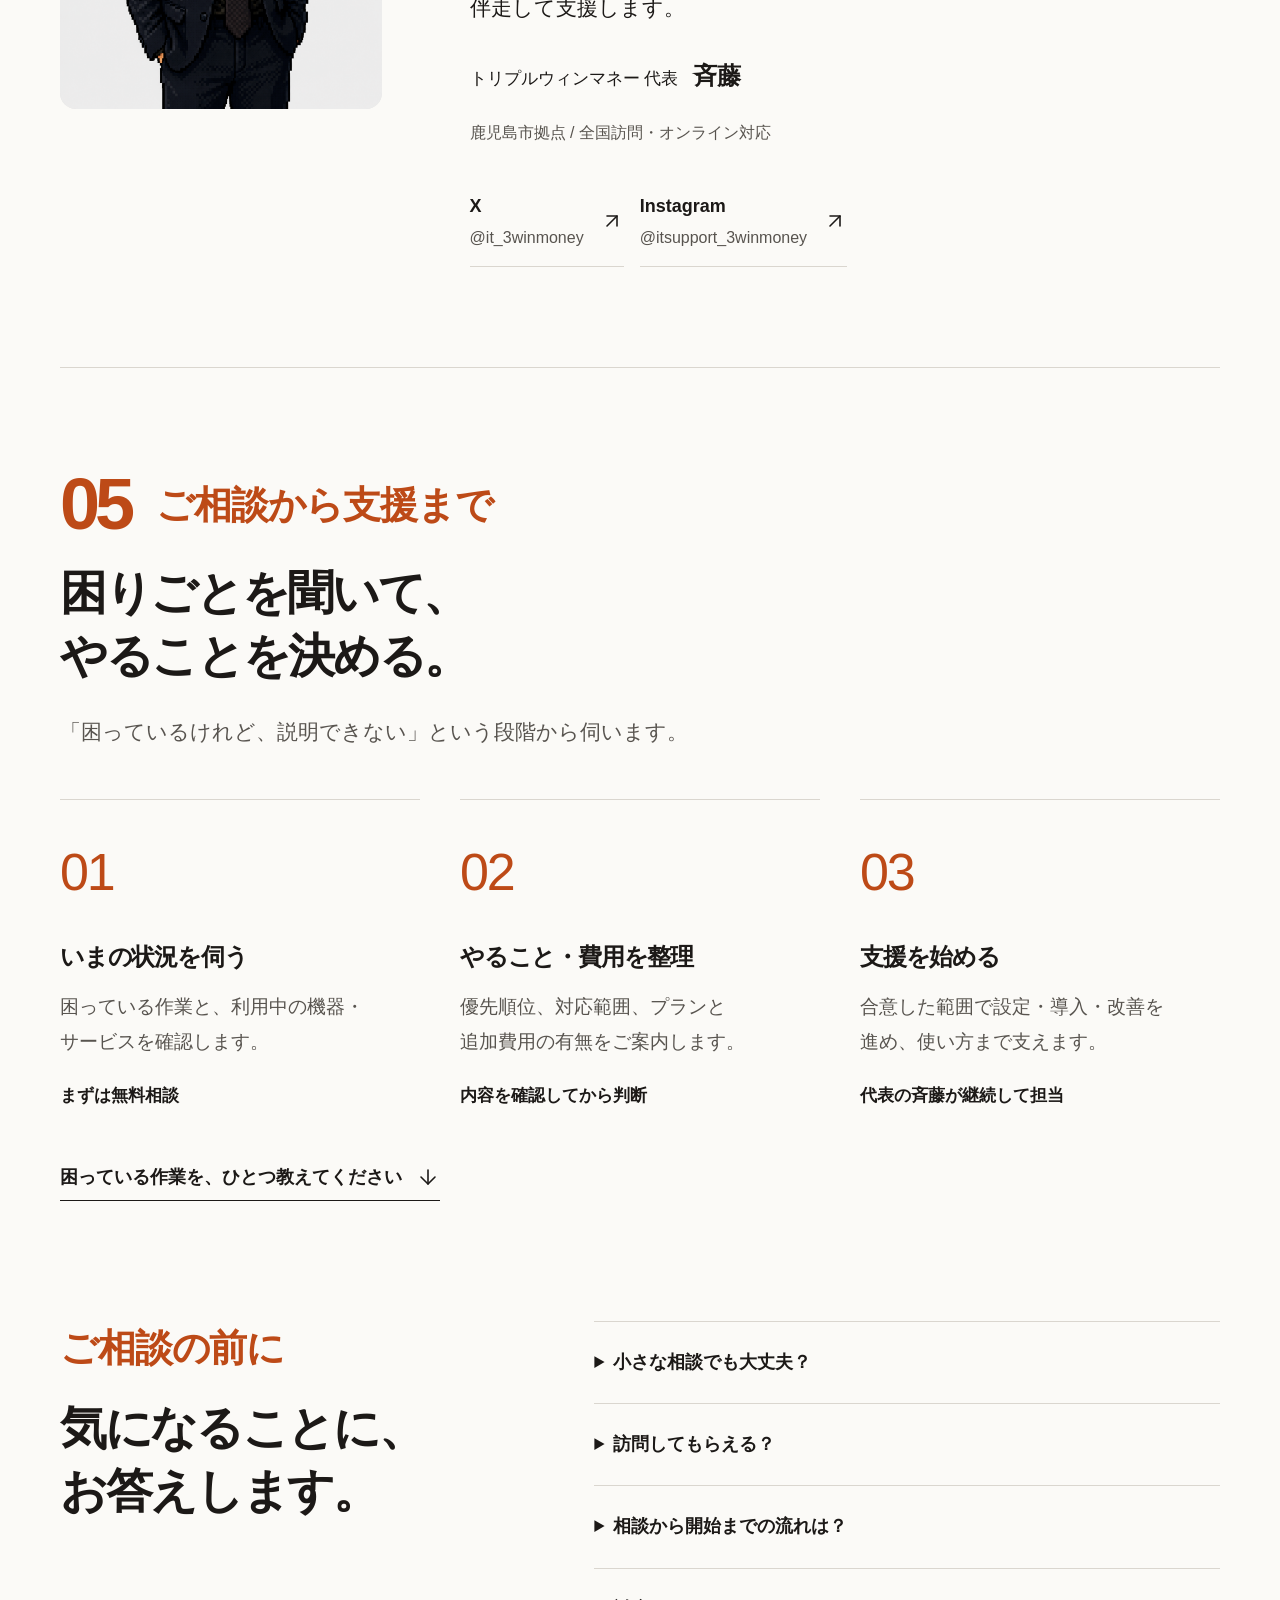
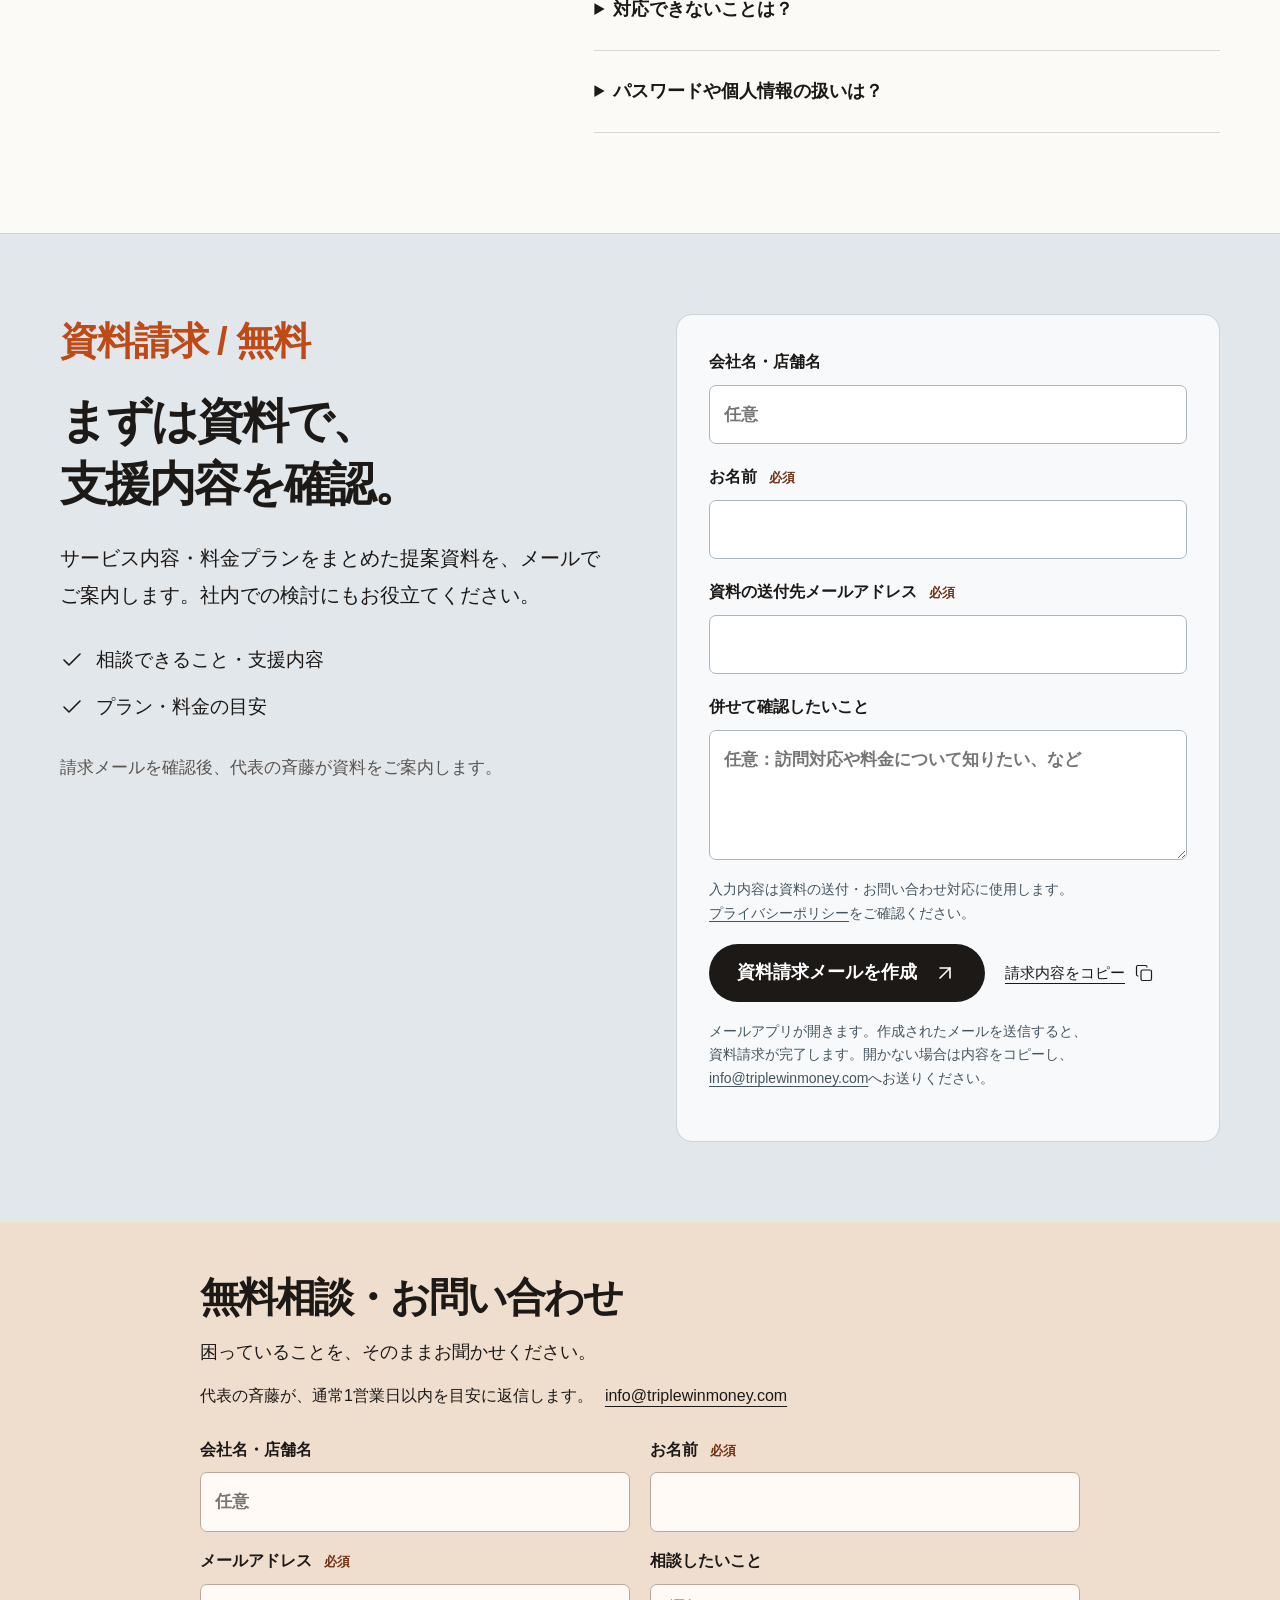
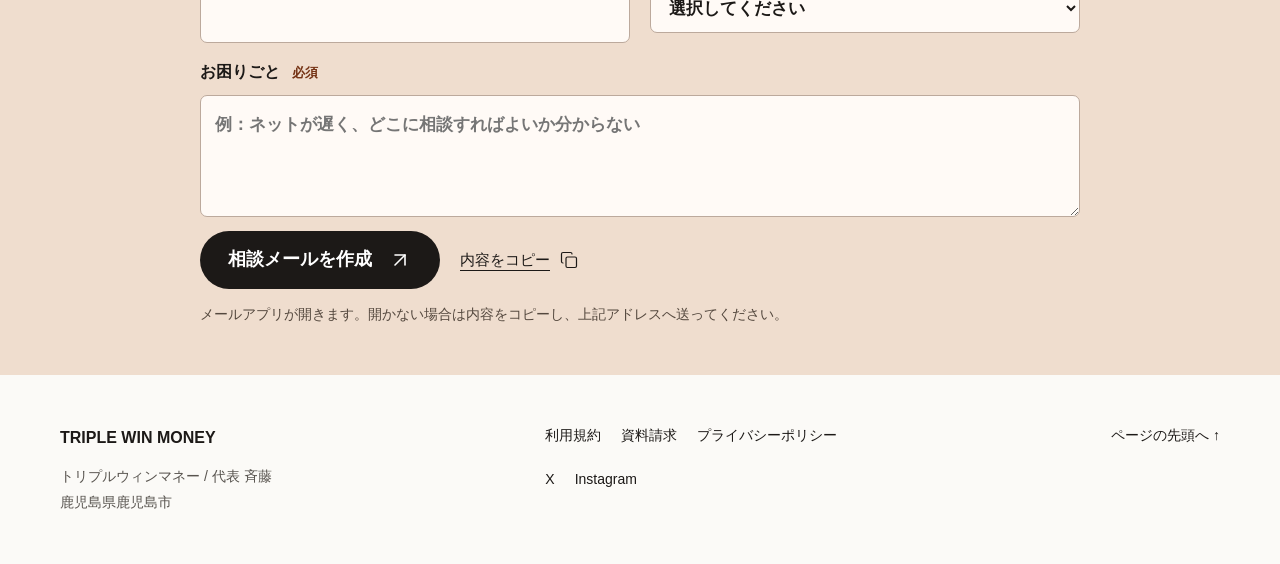
==== commit 82101730: "Explain when and how to request one-off IT support" ====
--- a/index.html
+++ b/index.html
@@ -197,7 +197,15 @@
         <article class="price-card"><p class="plan-for">業務改善まで進めたい</p><h3>プレミアム</h3><p class="price">80,000<span>円 / 月</span></p><p class="tax">税別</p><ul><li><i data-lucide="check" aria-hidden="true"></i>オンライン・訪問 月10回</li><li><i data-lucide="clock-3" aria-hidden="true"></i>通常12時間以内に対応開始</li><li>月1回の定例訪問・業務改善支援</li></ul><p class="plan-example">例えば：定例訪問で仕事の手間を確認し、改善を継続して進める。</p><a class="button button-outline" href="#contact">このプランを相談</a></article>
       </div>
       <div class="contract-note"><h3>ご契約前にご確認ください</h3><ul class="contract-facts"><li><span>最低契約期間</span><strong>1年間</strong></li><li><span>初期費用</span><strong>原則不要</strong></li><li><span>交通費・宿泊費</span><strong>実費</strong></li></ul><p>1回の目安は1時間、または一定範囲のチャット相談。営業時間外の緊急対応・上限を超える追加作業は、原則1時間10,000円（税別）です。</p><p>機器購入・各サービスの利用料は月額料金に含みません。自動化やツール試作は、作業内容・工数・追加費用の有無を事前にご案内します。</p></div>
-      <div class="plan-scope"><h3>スポット対応</h3><div><p><span class="phrase">訪問基本料金 <strong>12,000円</strong></span><span class="phrase">＋マルチベンダーサービス</span></p><p>※移動費、宿泊費別途</p></div></div>
+      <section class="plan-scope" id="spot-pricing" aria-labelledby="spot-pricing-title">
+        <h3 id="spot-pricing-title">スポット対応（単発訪問）</h3>
+        <div>
+          <p>「ネットがつながらない」「プリンタで印刷できない」など、ITトラブルでお困りのときに。月額契約なしで、必要なときだけ訪問をご依頼いただけます。</p>
+          <p><strong>訪問基本料金は12,000円。</strong>別途、トラブル対応費用（マルチベンダーサービス）がかかります。</p>
+          <p>※移動費・宿泊費は別途かかります。</p>
+          <a class="text-link" href="#contact">スポット対応について相談する<i data-lucide="arrow-down" aria-hidden="true"></i></a>
+        </div>
+      </section>
     </section>
 
     <section class="products-band" id="products" aria-labelledby="products-title">
